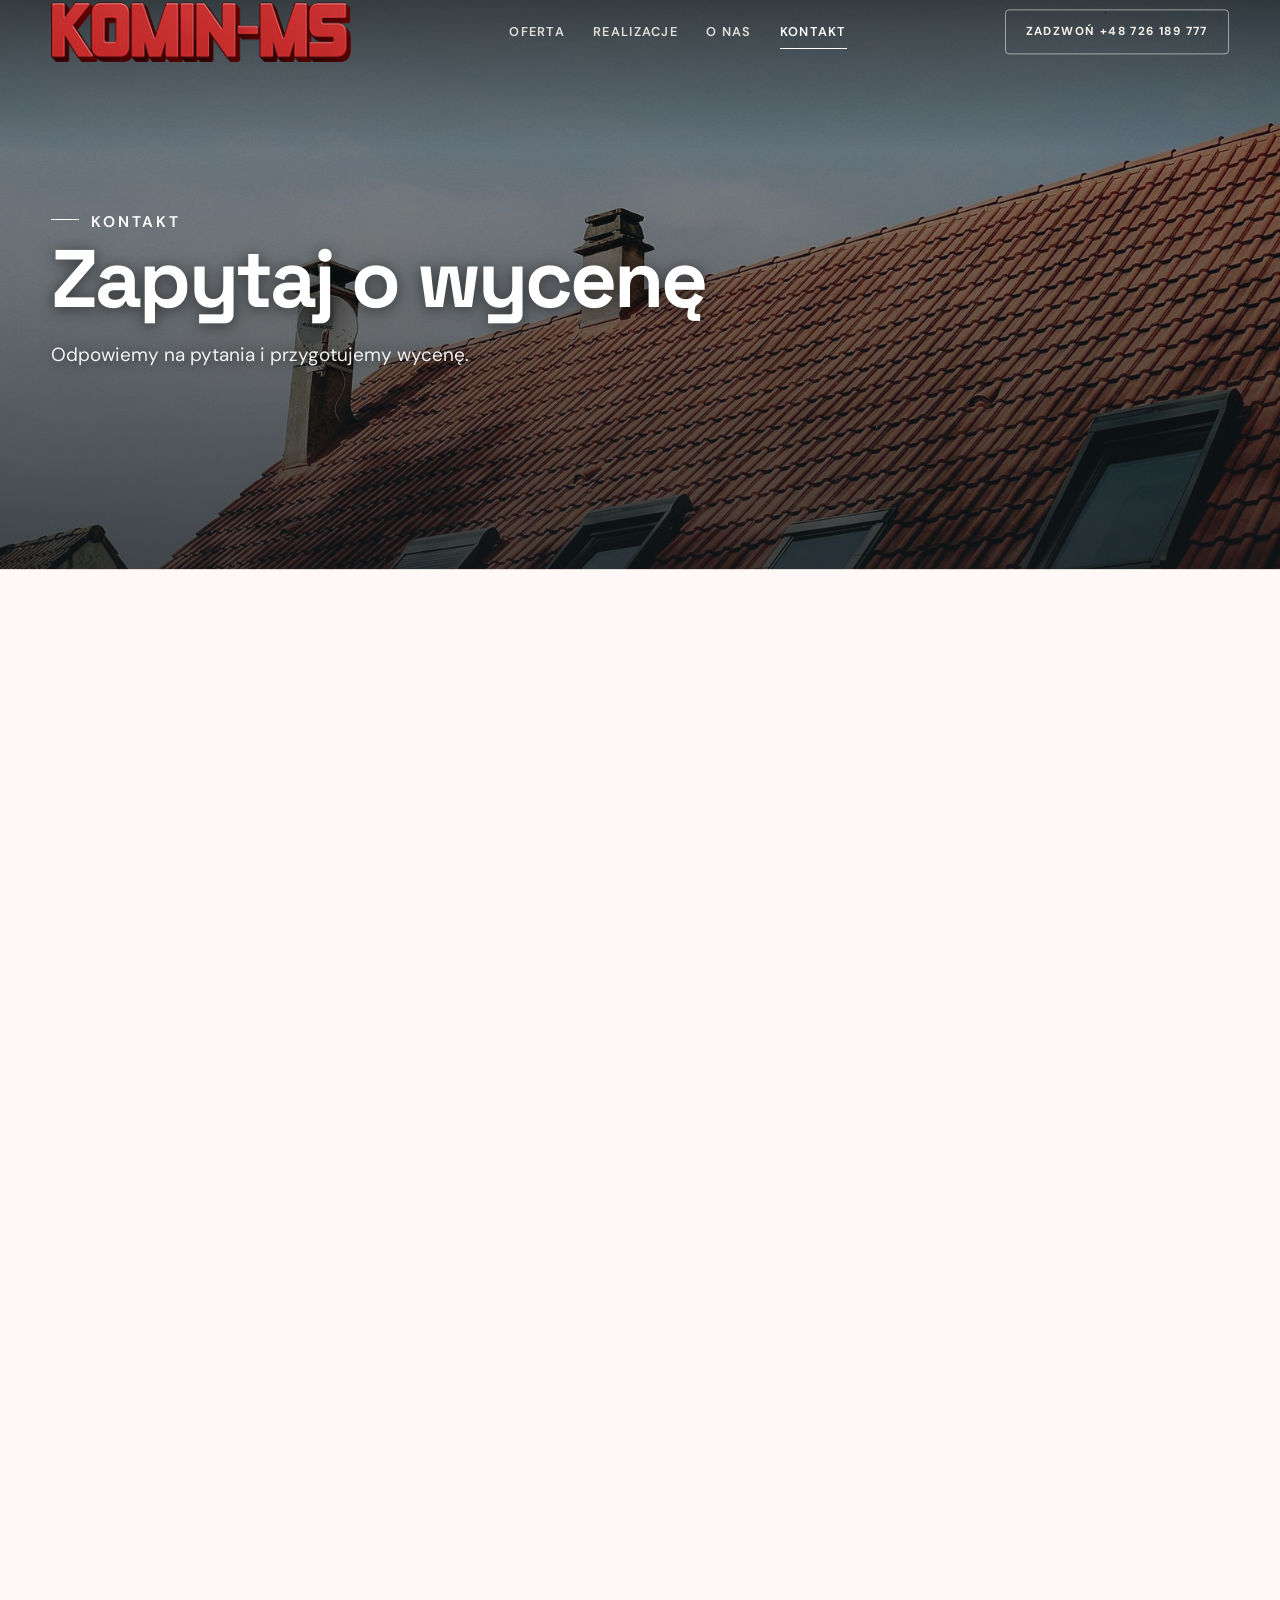
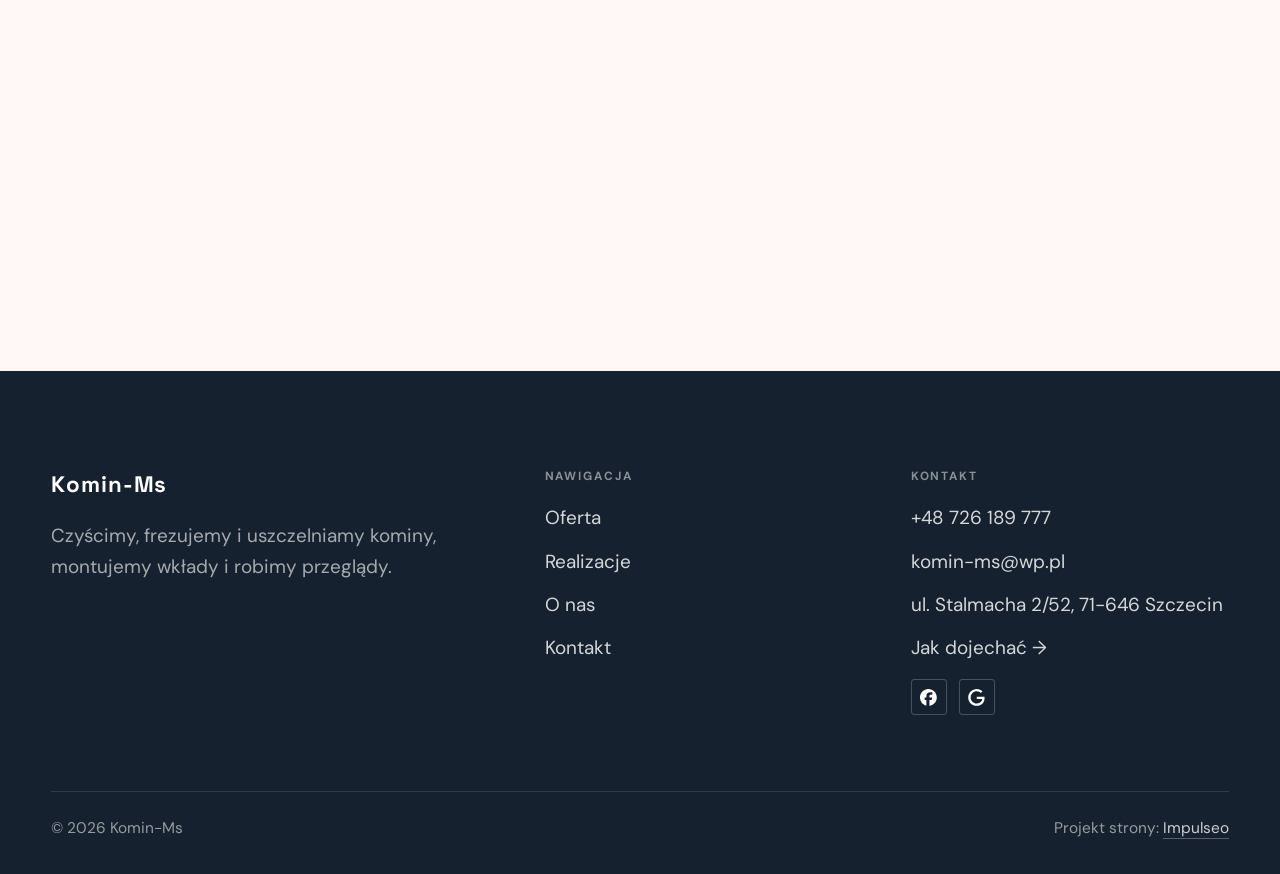
==== kontakt.html @ 566d524d "Strona demo: komin-ms" ====
<!DOCTYPE html>
<html lang="pl">
<head>
<meta charset="UTF-8">
<meta name="viewport" content="width=device-width, initial-scale=1.0">
<title>Kontakt - Komin-Ms</title>
<meta name="description" content="Kontakt Komin-Ms - ul. Stalmacha 2/52, 71-646 Szczecin">
<link rel="canonical" href="https://impulseo-pl.github.io/komin-ms/kontakt.html">
<meta name="robots" content="noindex, nofollow">
<meta property="og:type" content="website">
<meta property="og:locale" content="pl_PL">
<meta property="og:site_name" content="Komin-Ms">
<meta property="og:title" content="Kontakt - Komin-Ms">
<meta property="og:description" content="Kontakt Komin-Ms - ul. Stalmacha 2/52, 71-646 Szczecin">
<meta property="og:url" content="https://impulseo-pl.github.io/komin-ms/kontakt.html">
<meta property="og:image" content="https://impulseo-pl.github.io/komin-ms/img/og.jpg">
<meta property="og:image:width" content="1200">
<meta property="og:image:height" content="630">
<meta name="twitter:card" content="summary_large_image">
<link rel="preconnect" href="https://fonts.googleapis.com">
<link rel="preconnect" href="https://fonts.gstatic.com" crossorigin>
<link href="https://fonts.googleapis.com/css2?family=Space+Grotesk:wght@500;600;700&family=DM+Sans:opsz,wght@9..40,400;9..40,500;9..40,600&display=swap" rel="stylesheet">
<link rel="stylesheet" href="assets/styles.css?v=c143c9d4">
</head>
<body>

<header class="nav">
  <div class="wrap nav-inner">
    <a class="brand brand-has-logo" href="index.html"><img class="brand-logo" src="img/logo.png" alt="Komin-Ms" width="321" height="64" decoding="async"></a>
    <nav class="nav-links">
      <a href="oferta.html">Oferta</a>
      <a href="realizacje.html">Realizacje</a>
      <a href="o-nas.html">O nas</a>
      <a href="kontakt.html" class="active" aria-current="page">Kontakt</a>
      <a href="tel:+48726189777" class="btn btn-accent">Zadzwoń +48 726 189 777</a>
    </nav>
    <button class="nav-toggle" aria-label="Menu"><span></span><span></span><span></span></button>
  </div>
</header>

<main>
<section class="pagehead">
  <img src="img/g12.jpg" alt="Komin-Ms - Zapytaj o wycenę" width="1600" height="1066" decoding="async">
  <div class="wrap">
    <span class="eyebrow">Kontakt</span>
    <h1>Zapytaj o wycenę</h1>
    <p>Odpowiemy na pytania i przygotujemy wycenę.</p>
  </div>
</section>
<section>
  <div class="wrap contact-grid">
    <div class="reveal">
      <span class="eyebrow">Dane kontaktowe</span>
      <h2 style="margin:var(--space-4) 0 var(--space-6)">Komin-Ms</h2>
      <div class="info-list">
        <div class="info-row"><div class="ic"><svg class="ico-tel" width="16" height="16" viewBox="0 0 24 24" fill="none" aria-hidden="true"><path d="M6.6 10.8a15.5 15.5 0 0 0 6.6 6.6l2.2-2.2a1 1 0 0 1 1-.24 11.4 11.4 0 0 0 3.6.58 1 1 0 0 1 1 1V20a1 1 0 0 1-1 1A17 17 0 0 1 3 4a1 1 0 0 1 1-1h3.5a1 1 0 0 1 1 1c0 1.25.2 2.46.58 3.6a1 1 0 0 1-.25 1l-2.23 2.2Z" fill="currentColor"/></svg></div><div><div class="lbl">Telefon</div><a class="val" href="tel:+48726189777">+48 726 189 777</a></div></div>
        <div class="info-row"><div class="ic"><svg class="ico-mail" width="16" height="16" viewBox="0 0 24 24" fill="none" aria-hidden="true"><rect x="3.2" y="5.5" width="17.6" height="13" rx="1.6" stroke="currentColor" stroke-width="1.6"/><path d="M4 7l8 6 8-6" stroke="currentColor" stroke-width="1.6" stroke-linecap="round" stroke-linejoin="round"/></svg></div><div><div class="lbl">E-mail</div><a class="val" href="mailto:komin-ms@wp.pl">komin-ms@wp.pl</a></div></div>
        <div class="info-row"><div class="ic"><svg class="ico-pin" width="16" height="16" viewBox="0 0 24 24" fill="none" aria-hidden="true"><path d="M12 21s7-6.1 7-11.5A7 7 0 0 0 5 9.5C5 14.9 12 21 12 21Z" stroke="currentColor" stroke-width="1.6" fill="none"/><circle cx="12" cy="9.5" r="2.4" fill="currentColor"/></svg></div><div><div class="lbl">Adres</div><div class="val">ul. Stalmacha 2/52, 71-646 Szczecin</div></div></div>
      </div>
    </div>
    <div class="reveal">
      <form class="form" action="https://formsubmit.co/komin-ms@wp.pl" method="POST">
        <input type="hidden" name="_subject" value="Zapytanie ze strony Komin-Ms">
        <input type="hidden" name="_captcha" value="false">
        <input type="hidden" name="_template" value="table">
        <div class="fld"><label for="name">Imię / firma</label><input id="name" name="name" type="text" placeholder="np. Jan Kowalski" required></div>
        <div class="fld"><label for="email">E-mail</label><input id="email" name="email" type="email" placeholder="adres@email.pl" required></div>
        <div class="fld"><label for="phone">Telefon</label><input id="phone" name="phone" type="tel" placeholder="+48 ..."></div>
        <div class="fld"><label for="msg">Czego dotyczy zapytanie?</label><textarea id="msg" name="message" placeholder="Napisz krótko, w czym możemy pomóc" required></textarea></div>
        <button type="submit" class="btn btn-accent" style="width:100%;justify-content:center">Wyślij zapytanie <span class="arr">→</span></button>
        <p class="note">Wiadomość trafi bezpośrednio do nas. Można też zadzwonić: +48 726 189 777.</p>
      </form>
    </div>
  </div>
</section>
<section style="padding-top:0">
  <div class="wrap reveal">
    <iframe class="map" title="Komin-Ms - Szczecin" src="https://maps.google.com/maps?q=53.44915%2C14.574339&z=15&output=embed" loading="lazy" referrerpolicy="no-referrer-when-downgrade"></iframe>
  </div>
</section>
</main>

<footer>
  <div class="wrap">
    <div class="foot-grid">
      <div class="foot-brand">
        <div class="name">Komin-Ms</div>
        <p>Czyścimy, frezujemy i uszczelniamy kominy, montujemy wkłady i robimy przeglądy.</p>
      </div>
      <div class="foot-col">
        <h4>Nawigacja</h4>
        <a href="oferta.html">Oferta</a>
        <a href="realizacje.html">Realizacje</a>
        <a href="o-nas.html">O nas</a>
        <a href="kontakt.html">Kontakt</a>
      </div>
      <div class="foot-col">
        <h4>Kontakt</h4>
        <a href="tel:+48726189777">+48 726 189 777</a>
        <a href="mailto:komin-ms@wp.pl">komin-ms@wp.pl</a>
        <p>ul. Stalmacha 2/52, 71-646 Szczecin</p>
        <a href="https://www.google.com/maps/place/Komin-Ms/@53.44915,14.574339,17z/data=!4m6!3m5!1s0x4700d67212222bbf:0x6a33945247b6e052!8m2!3d53.44915!4d14.574339" target="_blank" rel="noopener">Jak dojechać →</a>
      <div class="foot-soc">
        <a class="soc" href="https://www.facebook.com/575456605868952" target="_blank" rel="noopener" aria-label="Facebook - Komin-Ms"><svg viewBox="0 0 24 24" aria-hidden="true" focusable="false"><path d="M9.101 23.691v-7.98H6.627v-3.667h2.474v-1.58c0-4.085 1.848-5.978 5.858-5.978.401 0 .955.042 1.468.103a8.68 8.68 0 0 1 1.141.195v3.325a8.623 8.623 0 0 0-.653-.036 26.805 26.805 0 0 0-.733-.009c-.707 0-1.259.096-1.675.309a1.686 1.686 0 0 0-.679.622c-.258.42-.374.995-.374 1.752v1.297h3.919l-.386 2.103-.287 1.564h-3.246v8.245C19.396 23.238 24 18.179 24 12.044c0-6.627-5.373-12-12-12s-12 5.373-12 12c0 5.628 3.874 10.35 9.101 11.647Z" fill="currentColor"/></svg></a>
        <a class="soc" href="https://www.google.com/maps/place/Komin-Ms/@53.44915,14.574339,17z/data=!4m6!3m5!1s0x4700d67212222bbf:0x6a33945247b6e052!8m2!3d53.44915!4d14.574339" target="_blank" rel="noopener" aria-label="Google - Komin-Ms"><svg viewBox="0 0 24 24" aria-hidden="true" focusable="false"><path d="M12.48 10.92v3.28h7.84c-.24 1.84-.853 3.187-1.787 4.133-1.147 1.147-2.933 2.4-6.053 2.4-4.827 0-8.6-3.893-8.6-8.72s3.773-8.72 8.6-8.72c2.6 0 4.507 1.027 5.907 2.347l2.307-2.307C18.747 1.44 16.133 0 12.48 0 5.867 0 .307 5.387.307 12s5.56 12 12.173 12c3.573 0 6.267-1.173 8.373-3.36 2.16-2.16 2.84-5.213 2.84-7.667 0-.76-.053-1.467-.173-2.053H12.48z" fill="currentColor"/></svg></a>
      </div>
      </div>
    </div>
    <div class="foot-bot">
      <span>© 2026 Komin-Ms</span>
      <span>Projekt strony: <a class="foot-credit" href="https://impulseo.pl" target="_blank" rel="noopener">Impulseo</a></span>
    </div>
  </div>
</footer>
<div class="sticky-call"><a class="sc-call" href="tel:+48726189777"><svg class="ico-tel" width="16" height="16" viewBox="0 0 24 24" fill="none" aria-hidden="true"><path d="M6.6 10.8a15.5 15.5 0 0 0 6.6 6.6l2.2-2.2a1 1 0 0 1 1-.24 11.4 11.4 0 0 0 3.6.58 1 1 0 0 1 1 1V20a1 1 0 0 1-1 1A17 17 0 0 1 3 4a1 1 0 0 1 1-1h3.5a1 1 0 0 1 1 1c0 1.25.2 2.46.58 3.6a1 1 0 0 1-.25 1l-2.23 2.2Z" fill="currentColor"/></svg> Zadzwoń</a><a class="sc-quote" href="kontakt.html">Zadzwoń</a></div>
<div class="demo-wazne" data-do="2026-11-18" data-cykl="3" hidden><svg class="dw-ico" width="13" height="13" viewBox="0 0 24 24" fill="none" aria-hidden="true"><circle cx="12" cy="12" r="8.6" stroke="currentColor" stroke-width="1.8"/><path d="M12 7.2V12l3.3 2" stroke="currentColor" stroke-width="1.8" stroke-linecap="round"/></svg><span class="dw-txt"></span></div>

<script src="assets/main.js"></script>
</body>
</html>
---- assets/styles.css ----
/* ============================================================
   STOLBASZ — premium, architektoniczny B2B fit-out
   Jasna paleta, zero brązu. System wg premium-web-craft.
   Projekt strony: Impulseo (impulseo.pl)
   ============================================================ */

:root{
  /* PALETA — jasna, architektoniczna, chłodna */
  --paper:#F4F6F8;          /* główne tło */
  --paper-2:#E7EBEF;        /* sekcje alternatywne (chłodny jasny szary) */
  --paper-3:#E7EBEF;        /* delikatne wypełnienia */
  --ink:#15212E;            /* tekst główny — chłodny grafit */
  --ink-soft:#243443;       /* nagłówki drugorzędne */
  --muted:#6B7785;          /* tekst poboczny */
  --line:rgba(21,33,46,.12);/* hairline */
  --accent:#E8A317;         /* stonowany petrol-slate — jedyny akcent */
  --accent-d:#C9870C;
  --accent-soft:rgba(232,163,23,.10);
  --dark:#15212E;           /* sekcje ciemne (stopka/CTA) */

  /* HOVER ZDJĘĆ — JEDEN standard dla całego silnika (decyzja K. 04.08.2026, artefakt z wariantami).
     AKTUALNE (K.+Szymon 09.08.2026, wybór z artefaktu 6 wariantów): zoom 1.05 przy 1.4s -
     przy tak długim czasie mocniejszy kadr NIE skacze, tylko „oddycha". Poprzedni standard
     (1.02 / .55s z 04.08) odbierany jako dynamiczny i szybki.
     Spoczynek lekko przygaszony, ale TYLKO tam, gdzie jest mysz (@media hover:hover) —
     na telefonie zdjęcia zostają w pełnej jasności. */
  --img-zoom:1.05;                   /* K.+Szymon 09.08: wariant F z artefaktu porównawczego */
  --img-rest:brightness(.95) saturate(.99);
  --img-hot:brightness(1.06) saturate(1.05);
  --img-dur:1.4s;                    /* K.+Szymon 09.08 (wariant F): powoli = elegancko */
  --img-ease:cubic-bezier(.16,.84,.44,1);  /* miękki ogon, efekt „oddychania" */

  /* ODSTĘPY — skala 4/8 */
  --space-1:4px; --space-2:8px; --space-3:12px; --space-4:16px; --space-5:24px;
  --space-6:32px; --space-7:48px; --space-8:64px; --space-9:96px; --space-10:128px;

  /* TYPOGRAFIA — fluid clamp() (skala podbita 16.07.2026: większe, czytelniejsze litery — uwaga Adama) */
  --text-sm:clamp(.9rem,.87rem + .12vw,1rem);
  --text-base:clamp(1.08rem,1.04rem + .18vw,1.2rem);
  --text-lg:clamp(1.24rem,1.15rem + .34vw,1.44rem);
  --text-h3:clamp(1.34rem,1.22rem + .55vw,1.66rem);
  --text-h2:clamp(2.1rem,1.66rem + 2.1vw,3.1rem);
  --text-h1:clamp(2.9rem,2.1rem + 4vw,5.1rem);

  /* PROMIENIE — architektoniczne, raczej ostre */
  --r-sm:3px; --r-md:6px; --r-lg:10px;

  /* RUCH */
  --ease:cubic-bezier(.25,.46,.45,.94); --dur:.24s;

  /* CIENIE — miękkie, warstwowe */
  --sh-sm:0 1px 2px rgba(16,24,32,.04), 0 2px 8px rgba(16,24,32,.05);
  --sh-md:0 2px 6px rgba(16,24,32,.05), 0 12px 28px -8px rgba(16,24,32,.12);
  --sh-lg:0 6px 14px rgba(16,24,32,.07), 0 26px 56px -18px rgba(16,24,32,.22);

  --hairline:1px solid var(--line);

  --font-display:'Space Grotesk','Inter',sans-serif;
  --font-body:'DM Sans','Inter',sans-serif;
}

*{box-sizing:border-box;margin:0;padding:0}
html{scroll-behavior:smooth}
body{
  font-family:var(--font-body);
  font-size:var(--text-base);
  line-height:1.65;
  color:var(--ink);
  background:var(--paper);
  -webkit-font-smoothing:antialiased;
  text-rendering:optimizeLegibility;
}
img{max-width:100%;height:auto;display:block}  /* height:auto = width/height z atrybutów trzyma proporcje (TOP#12) */
a{color:inherit;text-decoration:none}

.wrap{width:min(92%,1180px);margin-inline:auto}
section{padding-block:clamp(52px,6.5vw,96px)}

h1,h2,h3{font-family:var(--font-display);font-weight:700;line-height:1.08;letter-spacing:-.02em;color:var(--ink)}
h1{font-size:var(--text-h1);letter-spacing:-.035em}
h2{font-size:var(--text-h2);letter-spacing:-.025em}
h3{font-size:var(--text-h3)}
/* MIARA — długość wiersza. WCAG 2.2 SC 1.4.8: max 80 znaków; Butterick: 45–90.
   68ch daje realnie 72–78 znaków polskiego tekstu, czyli z zapasem pod granicą.
   Wcześniej limit miał TYLKO <p> — <li>, <blockquote> i <dd> nie miały żadnego,
   i to jedyny powód, dla którego 23 bloki na dwóch oddanych stronach jadą po
   83–106 znaków w wierszu (pomiar 07.08.2026, bramka `miara`).
   ⚠️ Listy i definicje ograniczamy TYLKO bez klasy: `ul`/`ol` z klasą to u nas
   układ (siatki kafli, menu), a nie tekst ciągły — tam miarę wyznacza układ. */
/* 60ch, nie 68ch (K. 10.08): po zmianie fontów na węższe kroje (DM Sans i spółka)
   w 68ch mieściło się ~90 znaków - bramka pikselowa słusznie zgłaszała przekroczenie
   granicy 80. Pomiar na żywej przeglądarce: 60ch = 90 znaków, 53ch = ~78 znaków, czyli normę WCAG 1.4.8. */
:root{ --miara:53ch }
p{max-width:min(100%,var(--miara))}
blockquote,
ul:not([class])>li, ol:not([class])>li,
dl:not([class])>dd{max-width:min(100%,var(--miara))}

/* ⚠️ Świadomie BEZ wyjątku `.tile p,.card p,.svc p{max-width:none}`, choć nasuwa się sam:
   te akapity BYŁY już ograniczone (stare `p{max-width:65ch}`), więc „wyjątek" nie odblokowałby
   niczego nowego — tylko ROZLUŹNIŁ stan sprzed zmiany na wszystkich demach naraz.
   `figcaption` żadna z reguł wyżej nie dotyczy, więc też nie potrzebuje zwolnienia. */

/* ŁAMANIE. `balance` wyrównuje długości wierszy w nagłówku, `pretty` pilnuje ostatniego
   wiersza akapitu, żeby nie został w nim jeden wyraz. Obsługiwane od Chrome 117 /
   Safari 17.5; starsze przeglądarki po prostu ignorują tę własność.
   `text-wrap:pretty` nie występowało dotąd ANI RAZ w silniku ani w repo klientów. */
h1,h2,h3,.lead,.lede{text-wrap:balance}
p,li,blockquote,dd{text-wrap:pretty}

.eyebrow{
  font-family:var(--font-body);
  font-size:var(--text-sm);
  font-weight:600;
  letter-spacing:.18em;
  text-transform:uppercase;
  color:var(--accent);
  display:inline-flex;align-items:center;gap:var(--space-3);
}
/* flex:none + margin-top = kreska trzyma się PIERWSZEJ linii. Wcześniej align-items:center
   centrowało ją względem całego bloku i przy zawinięciu (długi kicker typu
   „…WNĘTRZ · LESZNO · OD 2019") druga linia lądowała z brzydkim wcięciem. */
.eyebrow{align-items:flex-start}
.eyebrow>*,.eyebrow{text-wrap:balance}   /* dlugi kicker lamal sie na sierote typu samo „2019" w drugiej linii */
.eyebrow::before{content:"";width:28px;height:1px;background:var(--accent);display:inline-block;flex:none;margin-top:.62em}

.muted{color:var(--muted)}
.lead{font-size:var(--text-lg);line-height:1.55;color:var(--ink-soft);max-width:50ch}

/* ---------- BUTTONS ---------- */
.btn{
  display:inline-flex;align-items:center;gap:var(--space-2);
  font-weight:600;font-size:var(--text-sm);letter-spacing:.02em;
  padding:var(--space-4) var(--space-6);
  border-radius:var(--r-sm);
  transition:transform var(--dur) var(--ease),box-shadow var(--dur) var(--ease),background var(--dur) var(--ease);
  cursor:pointer;border:1px solid transparent;
}
.btn-accent{background:var(--accent);color:#fff;box-shadow:var(--sh-sm)}
.btn-accent:hover{background:var(--accent-d);transform:translateY(-2px);box-shadow:var(--sh-md)}
.btn-accent:active{transform:translateY(0);box-shadow:var(--sh-sm)}
.btn-ghost{background:transparent;color:var(--ink);border-color:var(--line)}
.btn-ghost:hover{border-color:var(--accent);color:var(--accent);transform:translateY(-2px)}
.btn-light{background:#fff;color:var(--ink);box-shadow:var(--sh-sm)}
.btn-light:hover{transform:translateY(-2px);box-shadow:var(--sh-md)}
.btn .arr{transition:transform var(--dur) var(--ease)}
.btn:hover .arr{transform:translateX(4px)}

/* ---------- NAV ---------- */
.nav{
  position:sticky;top:0;z-index:50;
  background:color-mix(in srgb,var(--paper) 88%,transparent);
  backdrop-filter:saturate(140%) blur(10px);
  border-bottom:var(--hairline);
}
.nav-inner{display:flex;align-items:center;justify-content:space-between;gap:var(--space-5);height:72px}
/* ANTY-NACHODZENIE (K. 05.08.2026): długa nazwa firmy + przycisk z pełnym numerem nie mieściły się w pasku
   i flex ściskał linki PONIŻEJ ich treści - "Kontakt" wchodził na ramkę "Zadzwoń +48 ...". Teraz ustępuje
   nazwa marki (skrót wielokropkiem), a menu i przycisk nigdy się nie kurczą ani nie zachodzą na siebie. */
.brand{display:flex;flex-direction:column;line-height:1;min-width:0;flex:0 1 auto}
.brand .name{font-family:var(--font-display);font-weight:800;font-size:1.35rem;letter-spacing:.04em;white-space:nowrap;overflow:hidden;text-overflow:ellipsis}
.brand .sub{font-size:.62rem;letter-spacing:.34em;text-transform:uppercase;color:var(--muted);margin-top:5px;white-space:nowrap;overflow:hidden;text-overflow:ellipsis}
.nav-links{display:flex;align-items:center;gap:var(--space-6);flex:0 0 auto}
.nav-links a{font-size:var(--text-sm);font-weight:500;color:var(--ink-soft);position:relative;padding-block:4px;white-space:nowrap;transition:color var(--dur) var(--ease)}
.nav-links a::after{content:"";position:absolute;left:0;bottom:0;width:0;height:1.5px;background:var(--accent);transition:width var(--dur) var(--ease)}
.nav-links a:hover,.nav-links a.active{color:var(--ink)}
.nav-links a:hover::after,.nav-links a.active::after{width:100%}
.nav-links .btn{padding:var(--space-2) var(--space-5)}
/* przyciski w nav: właściwy kolor (przebij .nav-links a) + bez podkreślenia */
.nav-links a.btn-accent{color:#fff}
.nav-links a.btn-ghost,.nav-links a.btn-light{color:var(--ink)}
/* CTA w pasku: NIE podkreślenie spod linków menu, ale ten sam przelatujący błysk,
   co na wszystkich innych przyciskach (zgłoszenie K. 13.08.2026 - „na hero jest efekt
   światła przechodzącego przez przycisk, na navbarze go nie ma, a mają być identyczne").
   Reguła `.nav-links a::after` jest silniejsza od `.btn::after`, więc trzeba jej
   geometrię wyzerować i wpisać połysk z nazwy - samo `display:none` gasiło efekt. */
.nav-links a.btn::after{
  display:block;content:"";position:absolute;inset:0;z-index:-1;pointer-events:none;
  width:auto;height:auto;border-radius:inherit;   /* kasuje geometrię podkreślenia (width:0;height:1.5px) */
  background:linear-gradient(100deg,transparent 32%,rgba(255,255,255,.20) 50%,transparent 68%);
  translate:-120% 0}
@media (prefers-reduced-motion:no-preference){
  .nav-links a.btn:hover::after{translate:120% 0;transition:translate .75s var(--mt-ease,cubic-bezier(.16,.84,.44,1))}
}
.nav-toggle{display:none;background:none;border:none;cursor:pointer;flex-direction:column;gap:5px;padding:8px}
.nav-toggle span{width:24px;height:2px;background:var(--ink);transition:var(--dur)}
/* Ciasny zakres MIĘDZY menu mobilnym a pełnym pulpitem: zbijamy odstępy i nazwę marki,
   żeby wszystko zmieściło się naturalnie, zanim w ogóle dojdzie do skracania wielokropkiem. */
@media(max-width:1280px) and (min-width:921px){
  .nav-links{gap:var(--space-4)}
  .nav-links .btn{padding:var(--space-2) var(--space-4)}
  .brand .name{font-size:1.15rem}
}

/* ---------- HERO (split) ---------- */
.hero{position:relative;overflow:hidden;border-bottom:var(--hairline)}
.hero-grid{display:grid;grid-template-columns:1.05fr .95fr;gap:clamp(24px,4vw,60px);align-items:center;
  padding-block:clamp(36px,4.5vw,64px)}
.hero-copy .eyebrow{margin-bottom:var(--space-5)}
.hero-copy h1{margin-bottom:var(--space-5)}
.hero-copy .lead{margin-bottom:var(--space-7)}
.hero-actions{display:flex;flex-wrap:wrap;gap:var(--space-4)}
.hero-art{position:relative;aspect-ratio:4/3;border-radius:var(--r-lg);overflow:hidden;box-shadow:var(--sh-lg)}
.hero-art img{width:100%;height:100%;object-fit:cover}
.hero-art::after{content:"";position:absolute;inset:0;background:linear-gradient(180deg,transparent 55%,rgba(18,24,28,.28))}
.hero-badge{position:absolute;left:var(--space-5);bottom:var(--space-5);z-index:2;
  background:rgba(252,252,251,.94);backdrop-filter:blur(4px);
  border-radius:var(--r-md);padding:var(--space-4) var(--space-5);box-shadow:var(--sh-md);max-width:78%}
.hero-badge strong{display:block;font-family:var(--font-display);font-size:1rem;letter-spacing:-.01em}
.hero-badge span{font-size:var(--text-sm);color:var(--muted)}

/* ---------- HERO duży / kinowy (strona główna) ---------- */
.hero-cine{position:relative;min-height:clamp(560px,82vh,840px);min-height:clamp(560px,82svh,840px);display:flex;align-items:center;overflow:hidden;border-bottom:var(--hairline)}
.hero-cine>img{position:absolute;inset:0;width:100%;height:100%;object-fit:cover;z-index:0}
.hero-cine::after{content:"";position:absolute;inset:0;z-index:1;
  background:linear-gradient(95deg,rgba(13,18,23,.86) 0%,rgba(13,18,23,.64) 32%,rgba(13,18,23,.24) 62%,rgba(13,18,23,.04) 100%)}
.hero-cine .wrap{position:relative;z-index:2;padding-block:var(--space-8)}
.hero-cine .hero-copy{max-width:660px}
.hero-cine .eyebrow{color:#fff;margin-bottom:var(--space-5)}
.hero-cine .eyebrow::before{background:#fff}
.hero-cine h1{color:#fff;margin-bottom:var(--space-5);font-size:clamp(2.9rem,2rem + 4.4vw,5.2rem);text-wrap:balance}
.hero-cine .lead{color:rgba(255,255,255,.92);max-width:48ch;margin-bottom:var(--space-7)}
.hero-cine .hero-actions{display:flex;flex-wrap:wrap;gap:var(--space-4)}
/* NISKIE OKNO (laptop z dokiem i paskami przeglądarki ma ~700-780 px wysokości widoku):
   H1 do 5.2rem + długi lead nie mieściły się i przyciski wypadały POD krawędź ekranu -
   klient widział stronę bez ani jednego CTA. Skalujemy w dół, zamiast przycinać treść. */
@media(min-width:821px) and (max-height:820px){
  .hero-cine{min-height:clamp(520px,94svh,780px)}
  .hero-cine .wrap{padding-block:var(--space-6)}
  .hero-cine h1{font-size:clamp(2.2rem,1.5rem + 2.6vw,3.6rem);margin-bottom:var(--space-4)}
  .hero-cine .eyebrow{margin-bottom:var(--space-4)}
  .hero-cine .lead{margin-bottom:var(--space-5);max-width:44ch}
}
@media(max-width:680px){
  .hero-cine{min-height:clamp(520px,76vh,640px);min-height:clamp(520px,76svh,640px);align-items:flex-end}
  .hero-cine::after{background:linear-gradient(0deg,rgba(13,18,23,.9) 6%,rgba(13,18,23,.45) 55%,rgba(13,18,23,.25) 100%)}
  .hero-cine .wrap{padding-bottom:var(--space-9)}
  /* TELEFON (~90% oglądających): lead potrafił zająć 8 linii i zepchnąć CTA poza pierwszy ekran.
     Zwężamy interlinię i skalę - treści nie ucinamy, bo to ona sprzedaje. */
  .hero-cine .lead{font-size:.98rem;line-height:1.5;margin-bottom:var(--space-5)}
  .hero-cine .eyebrow{font-size:.72rem;letter-spacing:.13em;margin-bottom:var(--space-4)}
  .hero-cine .eyebrow::before{width:20px}
  .hero-cine h1{margin-bottom:var(--space-4)}
}

/* full-bleed hero variant (podstrony) */
.pagehead{position:relative;min-height:46vh;min-height:46svh;display:flex;align-items:flex-end;overflow:hidden;border-bottom:var(--hairline)}
.pagehead img{position:absolute;inset:0;width:100%;height:100%;object-fit:cover}
/* 10.08.2026 (decyzja K.): mocniejsze przyciemnienie + cień pod tekstem. Bramka mierzyła na
   nagłówkach podstron 3,38-3,43:1 przy wymaganych 4,5 — jasne zdjęcie (hala, śnieg, niebo)
   podchodziło pod biały tekst. Zdjęcia klientów są różne, więc kontrast musi dawać WARSTWA,
   a nie szczęśliwy dobór kadru. */
.pagehead::after{content:"";position:absolute;inset:0;background:linear-gradient(180deg,rgba(18,24,28,.40),rgba(18,24,28,.76))}
.pagehead .wrap{position:relative;z-index:2;padding-block:var(--space-9);color:#fff}
.pagehead h1{color:#fff;max-width:18ch;text-shadow:0 2px 16px rgba(0,0,0,.55)}
.pagehead .eyebrow{color:#fff}
.pagehead .eyebrow::before{background:#fff}
.pagehead p{color:rgba(255,255,255,.92);margin-top:var(--space-4);max-width:54ch;text-shadow:0 1px 12px rgba(0,0,0,.5)}

/* ---------- STRIP (pasek skrótów / liczby) ---------- */
.strip{background:var(--dark);color:#fff}
/* PASEK HASEŁ — standard 04.08.2026 (decyzja K.): 5 haseł w JEDNYM rzędzie, tekst WYŚRODKOWANY,
   węższe marginesy boczne niż reszta strony (pasek ma iść szerzej), równe wysokości kolumn. */
.strip .wrap{width:min(96%,1440px);display:grid;grid-template-columns:repeat(5,1fr);
  gap:var(--space-5);padding-block:var(--space-7);align-items:stretch}
.strip .item .k{font-family:var(--font-display);font-size:clamp(1.05rem,.82rem + .85vw,1.55rem);
  font-weight:800;letter-spacing:-.02em;color:#fff;line-height:1.18;text-wrap:balance}
.strip .item .v{font-size:var(--text-sm);color:rgba(255,255,255,.66);margin-top:var(--space-2);line-height:1.4}
.strip .item{border-left:2px solid var(--accent);padding-inline:var(--space-4);
  text-align:center;display:flex;flex-direction:column;justify-content:center}
/* liczba kolumn = liczba haseł, żeby ostatnie nie zostawało samo w drugim rzędzie.
   Klasę n-N nadaje multipage.py; domyślnie (bez klasy) pasek jest 5-kolumnowy. */
.strip.n-2 .wrap{grid-template-columns:repeat(2,1fr)}
.strip.n-3 .wrap{grid-template-columns:repeat(3,1fr)}
.strip.n-4 .wrap{grid-template-columns:repeat(4,1fr);gap:var(--space-6)}
.strip.n-4 .item .k{font-size:clamp(1.3rem,1rem + 1.1vw,2rem)}
.strip.n-6 .wrap{grid-template-columns:repeat(6,1fr);gap:var(--space-4)}
.strip.n-6 .item .k{font-size:clamp(.98rem,.8rem + .7vw,1.35rem)}
/* równe łamanie: zamiast "długa linia + jedno słowo" obie linie zbliżonej długości */
.strip .item .k{text-wrap:balance}

/* ---------- SECTION HEAD ---------- */
.head{max-width:48rem;margin-bottom:var(--space-8)}
.head.center{margin-inline:auto;text-align:center}
.head .eyebrow{margin-bottom:var(--space-4)}
.head h2{margin-bottom:var(--space-4)}
.head p{color:var(--muted);font-size:var(--text-lg);line-height:1.55}
.head.center p{margin-inline:auto}

/* ---------- INTRO SPLIT ---------- */
.split{display:grid;grid-template-columns:.92fr 1.08fr;gap:clamp(28px,5vw,80px);align-items:center}
.split.rev{grid-template-columns:1.08fr .92fr}
.split.rev .split-art{order:-1}
.split-art{position:relative;aspect-ratio:5/4;border-radius:var(--r-lg);overflow:hidden;box-shadow:var(--sh-lg)}
.split-art img{width:100%;height:100%;object-fit:cover}
.split-copy h2{margin-bottom:var(--space-5)}
.split-copy p+p{margin-top:var(--space-4)}
.split-copy .btn{margin-top:var(--space-6)}

/* ---------- SERVICES (zakres) ---------- */
.svc-grid{display:grid;grid-template-columns:repeat(auto-fit,minmax(280px,1fr));gap:var(--space-5)}
.svc{background:#fff;border:var(--hairline);border-radius:var(--r-md);padding:var(--space-7) var(--space-6);
  transition:transform var(--dur) var(--ease),box-shadow var(--dur) var(--ease),border-color var(--dur) var(--ease);
  position:relative;overflow:hidden}
.svc::before{content:"";position:absolute;left:0;top:0;width:3px;height:0;background:var(--accent);transition:height var(--dur) var(--ease)}
.svc:hover{transform:translateY(-4px);box-shadow:var(--sh-md);border-color:transparent}
.svc:hover::before{height:100%}
.svc .ic{font-family:var(--font-display);font-size:.8rem;font-weight:700;letter-spacing:.12em;color:var(--accent);margin-bottom:var(--space-4)}
.svc h3{margin-bottom:var(--space-3);font-size:1.22rem}
.svc p{color:var(--muted);font-size:var(--text-base);line-height:1.6}

/* big detailed service rows */
.svc-row{display:grid;grid-template-columns:.8fr 1.2fr;gap:clamp(20px,4vw,60px);align-items:center;padding-block:var(--space-8)}
.svc-row+.svc-row{border-top:var(--hairline)}
.svc-row.rev{grid-template-columns:1.2fr .8fr}
/* Naprzemienny układ wierszy oferty: co drugi wiersz ma zdjęcie po PRAWEJ.
   Było `order:-1` — martwy kod, bo zdjęcie i tak jest pierwszym dzieckiem w HTML,
   więc wszystkie wiersze wyglądały identycznie (zdjęcie zawsze z lewej), a `rev`
   zmieniało tylko szerokość kolumn. Znalezione 29.07.2026 przy różnicowaniu kierunków
   animacji (pomiar pozycji: art.mid 390/502 przy row.mid 756 — zawsze lewa strona). */
.svc-row.rev .svc-row-art{order:2}
.svc-row-art{aspect-ratio:4/3;border-radius:var(--r-md);overflow:hidden;box-shadow:var(--sh-md)}
.svc-row-art img{width:100%;height:100%;object-fit:cover}
.svc-row h3{font-size:1.5rem;margin-bottom:var(--space-4)}
.svc-row .num{font-family:var(--font-display);font-size:.85rem;font-weight:700;letter-spacing:.14em;color:var(--accent);display:block;margin-bottom:var(--space-3)}
.svc-row ul{list-style:none;margin-top:var(--space-4);display:flex;flex-direction:column;gap:var(--space-2)}
.svc-row li{position:relative;padding-left:var(--space-5);color:var(--muted);font-size:var(--text-base)}
.svc-row li::before{content:"";position:absolute;left:0;top:.62em;width:8px;height:1px;background:var(--accent)}

/* ---------- GALLERY (realizacje) ---------- */
.gallery{display:grid;grid-template-columns:repeat(12,1fr);gap:var(--space-4);grid-auto-rows:200px}
/* GALERIA MASONRY — pionowe zdjęcia (portrety beauty/wellness) bez przycinania: kolumny, height auto */
.gallery-masonry{column-count:3;column-gap:var(--space-4)}
@media(max-width:900px){.gallery-masonry{column-count:2}}
@media(max-width:560px){.gallery-masonry{column-count:1}}
.gallery-masonry .m-tile{break-inside:avoid;margin:0 0 var(--space-4);padding:0;position:relative;overflow:hidden;border-radius:var(--r-md);border:1px solid var(--line)}
.gallery-masonry .m-tile img{width:100%;height:auto;display:block}
.gallery-masonry .m-tile .cap{position:absolute;left:0;right:0;bottom:0;padding:var(--space-4);color:#fff;background:linear-gradient(0deg,rgba(0,0,0,.55),transparent);font-size:var(--text-sm)}
.gallery-masonry .m-tile .cap small{display:block;font-weight:400;opacity:.78;letter-spacing:.04em;text-transform:uppercase;font-size:.66rem;margin-top:3px}
.tile{position:relative;overflow:hidden;border-radius:var(--r-md);box-shadow:var(--sh-sm);
  transition:transform var(--dur) var(--ease),box-shadow var(--dur) var(--ease)}
.tile img{width:100%;height:100%;object-fit:cover;
  transition:transform var(--img-dur) var(--img-ease),filter var(--img-dur) var(--img-ease)}
.tile:hover{box-shadow:var(--sh-md)}
.tile .cap{position:absolute;left:0;right:0;bottom:0;padding:var(--space-5) var(--space-4) var(--space-4);
  /* mocniejszy spad + cien pod tekstem: na JASNYCH zdjeciach klienta (biale fronty, sciany)
     slaby gradient dawal kontrast ~1.5:1 zamiast wymaganych 3.6:1 (bramka wygladu, 10.08.2026) */
  background:linear-gradient(transparent 10%,rgba(18,24,28,.55) 40%,rgba(18,24,28,.88) 68%,rgba(18,24,28,.99));color:#fff;
  text-shadow:0 1px 2px rgba(0,0,0,.85),0 2px 10px rgba(0,0,0,.55);
  font-size:var(--text-sm);font-weight:600;letter-spacing:.01em;
  opacity:0;transform:translateY(8px);transition:var(--dur) var(--ease)}
.tile:hover .cap{opacity:1;transform:translateY(0)}
.tile .cap small{display:block;font-weight:400;opacity:.78;letter-spacing:.04em;text-transform:uppercase;font-size:.66rem;margin-top:3px}
/* bento spans */
.t-wide{grid-column:span 6}
.t-tall{grid-column:span 6;grid-row:span 2}
.t-std{grid-column:span 6}
.t-third{grid-column:span 4}
.t-two3{grid-column:span 8}

/* ---------- TRUST / WIARYGODNOŚĆ ---------- */
.trust{background:var(--paper-2)}
.trust-grid{display:grid;grid-template-columns:repeat(auto-fit,minmax(240px,1fr));gap:var(--space-5);margin-top:var(--space-7)}
.trust-card{background:#fff;border-radius:var(--r-md);padding:var(--space-7) var(--space-6);box-shadow:var(--sh-sm);border-top:3px solid var(--accent)}
.trust-card .big{font-family:var(--font-display);font-size:clamp(1.8rem,1.3rem + 1.6vw,2.6rem);font-weight:800;letter-spacing:-.02em;color:var(--ink);line-height:1}
.trust-card h3{font-size:1.12rem;margin:var(--space-3) 0 var(--space-2)}
.trust-card p{color:var(--muted);font-size:var(--text-base);line-height:1.55}

/* ---------- CTA band ---------- */
.cta{background:var(--dark);color:#fff;position:relative;overflow:hidden}
/* telefon w CTA: na ciemnym tle biały (domyślnie), rodziny z JASNYM tłem CTA
   nadpisują to u siebie - wcześniej kolor siedział w stylu inline i wygrywał z rodziną. */
.cta .btn-ghost-cta{color:#fff;border-color:rgba(255,255,255,.3)}
.cta .wrap{display:grid;grid-template-columns:1.4fr .6fr;gap:var(--space-7);align-items:center;position:relative;z-index:2}
.cta h2{color:#fff;max-width:20ch}
.cta p{color:rgba(255,255,255,.74);margin-top:var(--space-4)}
.cta-actions{display:flex;flex-direction:column;gap:var(--space-3);align-items:flex-start}
.cta::before{content:"";position:absolute;right:-80px;top:-80px;width:360px;height:360px;border-radius:50%;
  background:radial-gradient(circle,var(--accent-soft),transparent 70%)}

/* ---------- CONTACT ---------- */
.contact-grid{display:grid;grid-template-columns:.85fr 1.15fr;gap:clamp(28px,4vw,56px);align-items:start}
.info-list{display:flex;flex-direction:column;gap:var(--space-2)}
.info-row{display:flex;gap:var(--space-4);align-items:flex-start;padding-block:var(--space-4);border-bottom:var(--hairline)}
.info-row .ic{flex:none;width:42px;height:42px;display:grid;place-items:center;border-radius:50%;
  background:var(--accent-soft);color:var(--accent);font-size:1.05rem}
.info-row .lbl{font-size:.72rem;letter-spacing:.14em;text-transform:uppercase;color:var(--muted)}
.info-row .val{font-weight:600;font-size:var(--text-base);margin-top:2px}
.info-row a.val:hover{color:var(--accent)}
.map{border:none;border-radius:var(--r-lg);box-shadow:var(--sh-md);width:100%;height:100%;min-height:380px;filter:grayscale(.2) contrast(1.02)}
.form{background:#fff;border:var(--hairline);border-radius:var(--r-lg);padding:clamp(24px,3vw,40px);box-shadow:var(--sh-sm)}
.form .fld{margin-bottom:var(--space-5)}
.form label{display:block;font-size:var(--text-sm);font-weight:600;margin-bottom:var(--space-2)}
.form input,.form textarea{width:100%;font-family:inherit;font-size:var(--text-base);color:var(--ink);
  padding:var(--space-4);border:var(--hairline);border-radius:var(--r-sm);background:var(--paper);transition:border-color var(--dur)}
.form input:focus,.form textarea:focus{outline:none;border-color:var(--accent);background:#fff}
.form textarea{resize:vertical;min-height:120px}
.form .note{font-size:var(--text-sm);color:var(--muted);margin-top:var(--space-3)}

/* ---------- FOOTER ---------- */
footer{background:var(--dark);color:#fff;padding-block:var(--space-9) var(--space-6)}
.foot-grid{display:grid;grid-template-columns:1.4fr 1fr 1fr;gap:var(--space-7);margin-bottom:var(--space-8)}
.foot-brand .name{font-family:var(--font-display);font-weight:800;font-size:1.4rem;letter-spacing:.04em}
.foot-brand p{color:rgba(255,255,255,.62);margin-top:var(--space-4);font-size:var(--text-base);max-width:38ch}
.foot-col h4{font-size:.74rem;letter-spacing:.16em;text-transform:uppercase;color:rgba(255,255,255,.5);margin-bottom:var(--space-4)}
.foot-col a,.foot-col p{display:block;color:rgba(255,255,255,.82);font-size:var(--text-base);margin-bottom:var(--space-3)}
.foot-col a:hover{color:#fff}
.foot-bot{border-top:1px solid rgba(255,255,255,.12);padding-top:var(--space-5);display:flex;justify-content:space-between;flex-wrap:wrap;gap:var(--space-3);
  font-size:var(--text-sm);color:rgba(255,255,255,.55)}
.foot-bot a:hover{color:#fff}
/* Podpis w stopce = klikalny link do impulseo.pl (31.07.2026). Ma być WIDOCZNIE klikalny,
   ale nie krzyczeć - stąd sam kolor jaśniejszy + delikatne podkreślenie na najeździe. */
.foot-bot a.foot-credit{color:rgba(255,255,255,.78);text-decoration:none;border-bottom:1px solid rgba(255,255,255,.28)}
.foot-bot a.foot-credit:hover{color:#fff;border-bottom-color:#fff}

/* ---------- REVEAL ---------- */
.reveal{opacity:0;transform:translateY(22px);transition:opacity .6s var(--ease),transform .6s var(--ease)}
.reveal.in{opacity:1;transform:none}

/* ---------- RESPONSIVE ---------- */
@media(max-width:920px){
  .hero-grid,.split,.split.rev,.svc-row,.svc-row.rev,.cta .wrap,.contact-grid,.foot-grid{grid-template-columns:1fr}
  .split.rev .split-art,.svc-row.rev .svc-row-art{order:0}
  .hero-art{aspect-ratio:16/10;max-height:420px}
  .strip .wrap,.strip.n-2 .wrap,.strip.n-3 .wrap,.strip.n-4 .wrap,.strip.n-6 .wrap{grid-template-columns:repeat(2,1fr);gap:var(--space-6)}
  .strip .item .k,.strip.n-6 .item .k{font-size:clamp(1.3rem,1.1rem + 1vw,2rem)}
  .gallery{grid-auto-rows:180px}
  .t-wide,.t-tall,.t-std,.t-third,.t-two3{grid-column:span 6}
  .t-tall{grid-row:span 1}
  .cta-actions{flex-direction:row;flex-wrap:wrap}
  .foot-grid{gap:var(--space-6)}
}
@media(max-width:680px){
  .nav-links{position:fixed;inset:72px 0 auto 0;background:var(--paper);flex-direction:column;align-items:stretch;
    gap:0;padding:var(--space-4) 6%;border-bottom:var(--hairline);box-shadow:var(--sh-md);
    transform:translateY(-120%);transition:transform var(--dur) var(--ease)}
  .nav-links.open{transform:translateY(0)}
  .nav-links a{padding-block:var(--space-4);border-bottom:var(--hairline)}
  .nav-links .btn{margin-top:var(--space-3);justify-content:center}
  .nav-toggle{display:flex}
  .strip .wrap,.strip.n-2 .wrap,.strip.n-3 .wrap,.strip.n-4 .wrap,.strip.n-6 .wrap{grid-template-columns:1fr}
  .gallery{grid-template-columns:repeat(6,1fr)}
  .foot-grid{grid-template-columns:1fr}
}
@media(prefers-reduced-motion:reduce){
  /* audyt 09.08 TOP#14: samo skrócenie duration przy animacji INFINITE = stroboskop
     (pętla .01ms miga ekranem); iteration-count:1 gasi pętlę naprawdę. Pseudoelementy
     też - tła hero (gastro/studio) animują ::before/img, blanket na * ich nie łapał. */
  *,*::before,*::after{animation-duration:.01ms!important;animation-iteration-count:1!important;animation-delay:0s!important;transition:none!important}
  .reveal{opacity:1!important;transform:none!important}
  html{scroll-behavior:auto}
}

/* ============================================================
   PREMIUM LAYER — destylat deep-researchu branż (anty-AI, spokój).
   Zmienne STOLBASZ (--accent/--ink/--paper/--line/--dark). Ruch ledwo
   zauważalny, krzywa cubic-bezier(.16,.84,.44,1); prefers-reduced-motion
   pokryte blanketem wyżej. Karty hairline zamiast cieni = #1 sygnał „nie-AI".
   ============================================================ */

/* więcej oddechu między sekcjami (liderzy: 110-130px) */
section{padding-block:clamp(64px,8vw,128px)}

/* 1) Aksamitny reveal — dłuższa, miękka krzywa zamiast „skoku" */
.reveal{transition:opacity .9s cubic-bezier(.16,.84,.44,1),transform .9s cubic-bezier(.16,.84,.44,1);will-change:opacity,transform}
/* stagger TYLKO w galerii (tam pozycja = porządek dzieci) */
.gallery .reveal:nth-child(2){transition-delay:.07s}
.gallery .reveal:nth-child(3){transition-delay:.14s}
.gallery .reveal:nth-child(4){transition-delay:.21s}
.gallery .reveal:nth-child(5){transition-delay:.28s}
.gallery .reveal:nth-child(6){transition-delay:.35s}

/* 2) Hero STATYCZNY na .hero-cine — Ken Burns CAŁKIEM WYŁĄCZONY 26.06 (3. zgłoszenie Szymona).
   GENEZA: animowanie scale na <img> hero z teksturami (cegły/framugi) re-samplinguje obraz
   klatka po klatce → na części ekranów drobne drganie/shimmer = „heroshot się trzęsie".
   translateY usunięto wcześniej, scale-only + will-change/GPU NIE wystarczyły do GWARANCJI gładkości.
   Krzysztof zażądał pewności („make sure, że błąd się nie pojawi") > efekt. Zero animacji = 0% drgania.
   Delikatny zoom zostaje TYLKO w pełnoekranowych hero gastro/studio (hg-bg/hs-bg — tło, inny
   mechanizm, chwalone, nigdy nie zgłaszane). NIE wracać do KB na .hero-cine bez realnego testu
   na sprzęcie klienta — to ryzyko regresji „trzęsienia”. */
/* BEZPIECZNY "wow" na hero = jednorazowy FADE-IN (opacity), nie zoom.
   opacity nie dotyka bitmapy → gładkie na KAŻDYM zdjęciu/ekranie/GPU, zero ryzyka migotania.
   Geometryczny ruch (scale/translate) na .hero-cine jest ZAKAZANY (bramka pilnuje). */
@keyframes heroFade{from{opacity:0}to{opacity:1}}
.hero-cine>img{transform:none;animation:heroFade 1.1s ease-out both}

/* 3) Akcentowy hairline pod nagłówkiem sekcji, który „rysuje się" przy wejściu */
.head h2{position:relative;padding-bottom:18px}
.head h2::after{content:"";position:absolute;left:0;bottom:0;height:1px;width:0;background:var(--accent);transition:width 1s cubic-bezier(.16,.84,.44,1) .15s}
.head.center h2::after{left:50%;transform:translateX(-50%)}
.head.reveal.in h2::after,.head.center.reveal.in h2::after{width:54px}

/* 4) Karty HAIRLINE zamiast cieni/zaokrągleń (najmocniejszy anty-AI detal) */
.svc{background:transparent;border:1px solid var(--line);border-radius:var(--r-sm);box-shadow:none}
.svc:hover{box-shadow:none;border-color:var(--accent);transform:translateY(-3px)}
.trust-card{background:transparent;box-shadow:none;border:1px solid var(--line);border-top:2px solid var(--accent);border-radius:var(--r-sm)}
.tile{box-shadow:none;border-radius:var(--r-sm)}
.tile:hover{box-shadow:none}

/* 5) Sticky-nav kondensuje się po przewinięciu (sygnał dopracowania) */
.nav{transition:box-shadow .4s ease,background .4s ease}
.nav.is-stuck{box-shadow:0 1px 0 var(--line),0 14px 30px -24px rgba(0,0,0,.45)}
.nav-inner{transition:height .35s var(--ease)}
.nav.is-stuck .nav-inner{height:60px}

/* 6) MANIFESTO — pełnoekranowy cytat-bohater (zastępuje generyczne „Dlaczego my") */
.manifesto{background:var(--paper-2);text-align:center}
.manifesto .wrap{max-width:60rem}
.manifesto p{font-family:var(--font-display);font-style:italic;font-size:clamp(1.6rem,1rem + 2.4vw,2.8rem);line-height:1.32;color:var(--ink-soft);margin-inline:auto;max-width:26ch;position:relative;padding-top:var(--space-8)}
.manifesto p::before{content:"";position:absolute;top:0;left:50%;transform:translateX(-50%);width:54px;height:1px;background:var(--accent)}
.manifesto p span{color:var(--accent);font-style:italic}

/* 7) GATEWAYS — 3 duże bramy-zdjęcia (zamiast paska menu usług) */
.gateways{display:grid;grid-template-columns:repeat(3,1fr);gap:var(--space-4)}
.gateway{position:relative;aspect-ratio:3/4;overflow:hidden;border-radius:var(--r-sm);display:block}
.gateway img{width:100%;height:100%;object-fit:cover;
  transition:transform var(--img-dur) var(--img-ease),filter var(--img-dur) var(--img-ease)}
.gateway::after{content:"";position:absolute;inset:0;background:linear-gradient(180deg,transparent 38%,rgba(18,24,28,.74))}
/* ===== HOVER ZDJĘĆ — jedno miejsce dla WSZYSTKICH kafli ze zdjęciem (K. 04.08.2026) ===== */
@media(hover:hover){
  .tile img,.gateway img,.m-tile img{filter:var(--img-rest)}
  .tile:hover img,
  .gateway:hover img,
  .m-tile:hover img{transform:scale(var(--img-zoom));filter:var(--img-hot)}
}
.m-tile img{transition:transform var(--img-dur) var(--img-ease),filter var(--img-dur) var(--img-ease)}
.gateway .g-ttl{position:absolute;left:0;right:0;bottom:0;z-index:2;padding:var(--space-6) var(--space-5);color:#fff;font-family:var(--font-display);font-size:1.45rem;letter-spacing:-.01em;line-height:1.15}
.gateway .g-ttl small{display:block;font-family:var(--font-body);font-size:var(--text-sm);font-weight:400;opacity:.82;letter-spacing:.03em;margin-top:5px}
@media(max-width:760px){.gateways{grid-template-columns:1fr}.gateway{aspect-ratio:16/10}}

/* 8) LOGO klienta w nagłówku (gdy podane --logo) */
/* 52px domyślnie (feedback Bartka 06.07.2026: 40px ginęło, uwaga padła 3x; ~56px sprawdzone na żywym demie anna-borowiec-makeup) */
.brand-logo{height:64px;width:auto;max-width:300px;object-fit:contain;display:block}
.nav.is-stuck .brand-logo{height:52px}
@media(max-width:680px){.brand-logo{height:46px;max-width:210px}}


/* === RWD: nagłówki na wąskich ekranach (dodane 17.07.2026 razem z fixem clamp) ===
   Po przywróceniu działania clamp() dolna granica --text-h1 (2.9rem) rozpychała
   dokument przy długich polskich słowach na telefonach. Tu ją zjeżdżamy. */
@media (max-width:560px){
  :root{
    --text-h1:clamp(1.9rem, 1.15rem + 4.4vw, 2.7rem);
    --text-h2:clamp(1.5rem, 1rem + 3vw, 2.1rem);
  }
  .hero-cine h1{font-size:clamp(1.9rem, 1.15rem + 4.4vw, 2.7rem)}
  h1,h2{overflow-wrap:break-word}
}

/* GODZINY (godziny_grid z briefu) — dzień po lewej, godziny po prawej. Wcześniej BRAK stylu
   powodował sklejenie "Poniedziałek-Piątek8:00-20:00" (dodane 2026-07-21). Neutralne dla dem bez grafiku. */
.godz{display:flex;flex-direction:column;gap:2px;max-width:440px;margin-top:8px}
.godz-row{display:flex;justify-content:space-between;align-items:baseline;gap:24px;padding:10px 0;border-bottom:1px solid var(--line)}
.godz-row:last-child{border-bottom:0}
.godz-row b{font-weight:600;color:var(--ink)}
.godz-row span{color:var(--muted);white-space:nowrap}

/* === FAQ (lekcja 08.08.2026) ===
   Sekcja faq_klinika() trafia NIE tylko do rodziny „klinika" (multipage.py: także układ FACHOWCY),
   a style leżały wyłącznie w families/klinika.css — u hydraulika/dekarza FAQ renderowało się jako
   goła lista <details> z domyślnym trójkącikiem przeglądarki (wpadka: demo Instalatorstwo Gała).
   Dlatego baza. Rodzina może to nadpisać na wierzchu. */
.faq-list{max-width:48rem;margin:var(--space-8) auto 0;display:flex;flex-direction:column;gap:var(--space-3)}
.faq-item{border:1px solid var(--line);border-radius:var(--r-md);background:var(--paper);padding:var(--space-4) var(--space-5)}
.faq-item summary{font-family:var(--font-display);font-weight:600;color:var(--ink);cursor:pointer;list-style:none;display:flex;justify-content:space-between;gap:1rem}
.faq-item summary::-webkit-details-marker{display:none}
.faq-item summary::after{content:"+";color:var(--accent-d);font-weight:700;font-size:1.2rem;line-height:1}
.faq-item[open] summary::after{content:"-"}
.faq-item p{color:var(--ink-soft);font-size:var(--text-base);line-height:1.6;margin:var(--space-3) 0 0}

/* === LICZBA OPINII PRZY SEKCJI OPINII (08.08.2026, wzorzec irismeble.pl, decyzja K.) ===
   Trzy cytaty bez kontekstu czyta się jak „firma ma trzy opinie". Ta linijka mówi wprost,
   ile ich jest naprawdę - dane i tak przychodzą z reconu i szły dotąd wyłącznie do hero.
   Baza, nie rodzina: sekcja opinii renderuje się we WSZYSTKICH układach, a style opinii
   leżą per rodzina - bez tego u części rodzin linijka byłaby gołym tekstem (ta sama pułapka
   co z FAQ wyżej). Rodzina może nadpisać na wierzchu. */
.op-meta{
  text-align:center;margin:calc(var(--space-3) * -1) 0 var(--space-6);
  color:var(--muted);font-size:var(--text-base);letter-spacing:.01em;
}
.op-meta .ico-star{color:var(--accent-d);margin-right:2px}

/* --- licznik ważności DEMA (pomysł K. 09.08) - tylko wersje pokazowe --- */
.demo-wazne{position:fixed;top:calc(var(--nav-h, 64px) + 14px);right:14px;z-index:95;
  display:inline-flex;align-items:center;gap:.45em;
  background:rgba(21,25,28,.82);color:#fff;font-size:.72rem;font-weight:600;letter-spacing:.01em;
  padding:.42em .8em .42em .62em;border-radius:999px;backdrop-filter:saturate(140%) blur(8px);
  border:1px solid rgba(255,255,255,.14);box-shadow:0 10px 24px -14px rgba(0,0,0,.6);
  pointer-events:none;
  /* NIE pokazuje się przy wejściu (K. 09.08) - wjeżdża dopiero po zejściu z hero */
  opacity:0;transform:translateY(-10px);
  transition:opacity .7s var(--ease),transform .7s var(--ease)}
.demo-wazne.is-on{opacity:1;transform:none}
.demo-wazne .dw-ico{flex:none;opacity:.85}
.demo-wazne b{font-weight:700;font-variant-numeric:tabular-nums;color:#FFD9A3}
.demo-wazne .dw-zeg{font-variant-numeric:tabular-nums;font-feature-settings:"tnum";
  opacity:.72;margin-left:.15em;letter-spacing:.01em}
.demo-wazne.is-pilne{background:rgba(150,32,28,.9);border-color:rgba(255,255,255,.2)}
.demo-wazne .dw-pilne{color:#FFE0DE}
@media(max-width:820px){.demo-wazne{top:auto;bottom:70px;right:10px}}

/* --- pasek mini-opinii pod hero (audyt 09.08 TOP#27) - tylko przy realnych recenzjach --- */
.opinie-mini{padding-block:0;border-bottom:var(--hairline)}
.opinie-mini .om-row{display:grid;grid-template-columns:repeat(3,1fr);gap:var(--space-6);padding-block:var(--space-5)}
.opinie-mini .om-item blockquote{font-size:var(--text-sm);color:var(--ink-soft);line-height:1.5;margin:0}
.opinie-mini .om-autor{display:block;margin-top:var(--space-2);font-size:.78rem;font-weight:600;color:var(--muted);letter-spacing:.04em}
@media(max-width:820px){.opinie-mini .om-row{grid-template-columns:1fr;gap:var(--space-4)}
  .opinie-mini .om-item:nth-child(n+3){display:none}}

/* --- AKCENT-TEKST (audyt 09.08 TOP#11/12, decyzja K.) ---------------------------
   Kolor firmowy jest jasny, dopóki nie musi być literą. --accent zostaje żywy
   (kreski, przyciski, pasek haseł); litera akcentowa na JASNYM tle bierze
   --accent-text (dokleja palette_auto; domyślnie accent-d). Tylko color -
   border/background/pseudo zostają żywe. Ciemna sekcja CTA = wyjątek. */
:root{--accent-text:var(--accent-d)}
.eyebrow, .svc .ic, .svc-row .num, .info-row .ic, .info-row a.val:hover,
.manifesto p span, .faq-item summary::after, .op-meta .ico-star, .op-star,
.fu-cta, .obszar-list li:hover, .btn-ghost:hover, .nav.nav-solid .brand .sub,
.proces-os .pc-cur, .os-on .proces-os .proces-line > li.os-done .pno { color:var(--accent-text) }
.cta .eyebrow { color:var(--accent) }

/* --- dostępność (audyt 09.08 TOP#23, podzbiór bezpieczny) --- */
html{scroll-padding-top:84px}                       /* kotwice nie chowają się pod sticky-nav */
:focus-visible{outline:2px solid var(--accent-text);outline-offset:2px}  /* widoczny fokus tylko z klawiatury */
main{display:block}

/* --- kafelek „Zobacz opinie w Google" (K. 09.08) - znak marki zamiast gołego linku --- */
.op-meta{text-align:center;max-width:none;margin-inline:auto}
.op-google{display:inline-flex;align-items:center;gap:.6em;
  padding:.62em 1.15em;border:1px solid var(--line);border-radius:999px;
  background:var(--paper);color:var(--ink);font-size:var(--text-sm);font-weight:600;
  transition:border-color var(--dur) var(--ease),box-shadow var(--dur) var(--ease),transform var(--dur) var(--ease)}
.op-google .op-g-ico{flex:none}                        /* oficjalny 4-kolorowy znak Google */
.op-google .arr{transition:transform var(--dur) var(--ease)}
.op-google:hover{border-color:var(--accent);box-shadow:var(--sh-sm);transform:translateY(-1px)}
.op-google:hover .arr{transform:translateX(3px)}

/* ============================================================
   HOVER KART I KAFLI - JEDEN STANDARD DLA WSZYSTKICH RODZIN (K. 10.08:
   „każde demo ma wyglądać tak premium"). Wcześniej premium-hover miała tylko
   rodzina fachowców (.fu-row), reszta rodzin renderowała karty bez reakcji.
   Zasada ta sama: reakcja NATYCHMIAST (0s), gaśnięcie łagodne; ledwie widoczne
   tło, kreska akcentu z lewej, strzałka rusza. Zero cieni-poduszek.
   ⛔ Świadomie POMIJAMY kafle ze zdjęciem (.tile/.gateway/.m-tile) - tam działa
   już zoom 1.05/1.4s i dokładanie ramek by go zabiło.
   ============================================================ */
.card, .svc, .gateway-txt, .menu-cat, .prod-card, .pak-card, .faq-item, .obj-tile{
  position:relative;transition:background .22s ease-out,border-color .22s ease-out}
.card::before, .menu-cat::before, .prod-card::before, .pak-card::before{
  content:"";position:absolute;left:0;top:0;bottom:0;width:3px;background:var(--accent);
  transform:scaleY(0);transform-origin:top;transition:transform .09s ease-out;border-radius:2px}
@media(hover:hover){
  .card:hover, .svc:hover, .menu-cat:hover, .prod-card:hover, .pak-card:hover{
    background:color-mix(in srgb,var(--accent) 9%,transparent);
    border-color:color-mix(in srgb,var(--accent) 45%,var(--line));
    transition-duration:0s}
  .card:hover::before, .menu-cat:hover::before,
  .prod-card:hover::before, .pak-card:hover::before{transform:scaleY(1)}
  .card:hover .arr, .svc:hover .arr, .menu-cat:hover .arr{transform:translateX(.3rem)}
}
.card .arr, .svc .arr, .menu-cat .arr{display:inline-block;transition:transform .1s ease-out}

/* ============================================================
   PLAKIETKA OPINII GOOGLE (K. 13.08.2026, wzór od Marcelego)
   Jedna forma we WSZYSTKICH układach hero (hg/hk/hs/ha/hd/tb/kt) zamiast
   gołego tekstu „★ Ocena 4,4 w Google · 7 opinii". Cudza ocena to najmocniejszy
   dowód zaufania na stronie - ma wyglądać jak odznaka, nie jak podpis.
   Tło i obwódka liczone z KOLORU TEKSTU, więc ta sama plakietka działa na
   ciemnym zdjęciu (biały napis → jasna mgiełka) i na jasnej sekcji (ciemny
   napis → delikatny szary). Zero osobnych wariantów do utrzymania.
   ============================================================ */
.g-badge{
  display:inline-flex;align-items:center;gap:.62em;
  padding:.52em 1em;border-radius:999px;
  background:color-mix(in srgb,currentColor 8%,transparent);
  border:1px solid color-mix(in srgb,currentColor 20%,transparent);
  -webkit-backdrop-filter:blur(6px);backdrop-filter:blur(6px);
  font-size:.98rem;line-height:1;font-weight:500;letter-spacing:.01em;
  white-space:nowrap;vertical-align:middle;max-width:100%}
.g-badge .gb-ico,.g-badge .gb-stars{flex:none}
.g-badge .gb-ocena{font-weight:700;font-size:1.08em;letter-spacing:.01em}
.g-badge .gb-txt{opacity:.92}
@media(max-width:560px){
  .g-badge{gap:.45em;padding:.45em .8em;font-size:.86rem}
  .g-badge .gb-stars{width:62px;height:12.4px}
  .g-badge .gb-ico{width:16px;height:16px}
}

/* === rodzina: fachowcy === */
/* ============================================================
   RODZINA: FACHOWCY (hydraulik/elektryk/remont/brukarstwo/ogrodzenia)
   Doklejane NA WIERZCH base.css. Dziedziczy paletę/fonty skórki (trade/elektryk).
   Filozofia: telefon-bohater + zaufanie + „bezpłatna wycena". Spokój, nie krzyk.
   (count-up i podwójny iframe mapy świadomie pominięte - krytyka blueprintu.)
   ============================================================ */

/* --- PROCES - oś „jak pracujemy" (podpis rodziny, czego nie ma w meblach) --- */
.proces{background:var(--paper-2)}
.proces-line{list-style:none;display:grid;grid-template-columns:repeat(4,1fr);gap:var(--space-5);position:relative;margin:0;padding:0}
.proces-line li{position:relative;padding-top:var(--space-7)}
.proces-line li::before{content:"";position:absolute;top:14px;left:0;right:0;height:1px;background:var(--line)}
.proces-line li:last-child::before{right:50%}
.proces-line li:first-child::before{left:50%}
.proces-line li::after{content:"";position:absolute;top:9px;left:calc(50% - 6px);width:11px;height:11px;border-radius:50%;background:var(--accent);box-shadow:0 0 0 4px var(--paper-2)}
.proces-line .pno{font-family:var(--font-display);font-weight:800;font-size:1.5rem;color:var(--accent);letter-spacing:-.02em;display:block;margin-bottom:var(--space-3);text-align:center}
.proces-line h3{font-size:1.1rem;margin-bottom:var(--space-2);text-align:center}
.proces-line p{color:var(--muted);font-size:var(--text-sm);line-height:1.5;text-align:center;max-width:26ch;margin-inline:auto}
@media(max-width:820px){
  .proces-line{grid-template-columns:1fr;gap:0}
  .proces-line li{padding:var(--space-5) 0 var(--space-5) var(--space-7)}
  .proces-line li::before{left:5px;right:auto;top:0;bottom:0;width:1px;height:auto}
  .proces-line li:first-child::before,.proces-line li:last-child::before{left:5px;right:auto}
  .proces-line li::after{top:var(--space-6);left:0}
  .proces-line .pno,.proces-line h3,.proces-line p{text-align:left;margin-inline:0}
}

/* --- OBSZAR DZIAŁANIA - lokalność (chipy z REALNEGO miasta, bez drugiego iframe) --- */
.obszar .head{text-align:center;margin-inline:auto}
.obszar .head .eyebrow{justify-content:center}
.obszar-list{list-style:none;display:flex;flex-wrap:wrap;justify-content:center;gap:var(--space-3);margin:0;padding:0;max-width:60rem;margin-inline:auto}
.obszar-list li{border:1px solid var(--line);border-radius:999px;padding:var(--space-2) var(--space-5);
  font-size:var(--text-sm);font-weight:600;color:var(--ink-soft);transition:border-color .24s var(--ease),color .24s var(--ease)}
.obszar-list li:hover{border-color:var(--accent);color:var(--accent)}
.obszar-list li.is-home{background:var(--accent);border-color:var(--accent);color:#fff}

/* --- STICKY-CALL - dolny pasek mobile (najważniejszy konwerter tej rodziny) --- */
.sticky-call{display:none}
@media(max-width:820px){
  .sticky-call{display:grid;grid-template-columns:1fr 1fr;gap:1px;position:fixed;left:0;right:0;bottom:0;z-index:90;
    background:var(--line);box-shadow:0 -6px 20px -10px rgba(0,0,0,.4);padding-bottom:env(safe-area-inset-bottom,0px);transition:transform .25s ease,opacity .25s ease}
  .sticky-call.schowany{transform:translateY(110%);opacity:0;pointer-events:none}
  .sticky-call a{padding:15px 8px;text-align:center;font-weight:700;font-size:.95rem;letter-spacing:.01em}
  .sc-call{background:var(--accent);color:#fff}
  .sc-quote{background:var(--paper);color:var(--ink)}
  body{padding-bottom:calc(64px + env(safe-area-inset-bottom,0px))}
}

/* --- Blok „Awaria? Dzwoń” (opcjonalny, hydraulik/elektryk) --- */
.awaria{background:var(--dark);color:#fff}
.awaria .wrap{display:flex;flex-wrap:wrap;align-items:center;justify-content:space-between;gap:var(--space-5);padding-block:var(--space-7)}
.awaria h3{color:#fff;font-size:clamp(1.3rem,1rem + 1.2vw,1.8rem)}
.awaria p{color:rgba(255,255,255,.72);margin-top:var(--space-2)}
.awaria .btn-accent{white-space:nowrap}

/* === CERTYFIKATY / CZYM PRACUJEMY (gated: renderuje sie tylko gdy brief poda certy/marki/gwarancja) - mocny lever dla dekarzy === */
.auto-marki .marki-list{display:flex;flex-wrap:wrap;justify-content:center;gap:clamp(.8rem,2.5vw,1.6rem);list-style:none;margin:var(--space-7) 0 0;padding:0}
.auto-marki .marki-list li{font-family:var(--font-display);text-transform:uppercase;letter-spacing:.12em;font-weight:600;
  font-size:clamp(.82rem,1.5vw,1rem);color:var(--ink-soft);padding:.5rem 1rem;border:1px solid var(--line);border-radius:var(--r-sm)}
.marki-gwar{text-align:center;color:var(--muted);font-size:var(--text-sm);margin-top:var(--space-6)}

/* ============================================================
   FAZA 3 - OSOBNY UKŁAD FACHOWCY (research wf_e4ed63db + krytyka z policzonym WCAG). Doklejane na wierzch.
   Tożsamość: ZAUFANIE + DUŻY TELEFON + DOWÓD. Dwublok hero (zdjęcie | lity panel), bezpośrednio, solidnie.
   ============================================================ */

/* --- P0 KONTRAST: bursztyn jako TEKST na jasnym = 2.0 FAIL (policzone). Naprawy (bursztyn->ciemny tekst / ink). --- */
.btn-accent{color:#14171c}                                  /* bursztyn + ciemny tekst = 8.28 PASS */
.sticky-call .sc-call{color:#14171c}                        /* sticky bursztyn + ciemny tekst */
.obszar-list li.is-home{background:var(--ink);border-color:var(--ink);color:#fff}  /* było bursztyn+biel 2.17 -> ink+biel 16.29 */
.proces-line .pno{color:var(--ink-soft)}                    /* numery procesu: było bursztyn 2.0 -> ink-soft (czytelne); kropka osi zostaje bursztyn (grafika) */

/* --- Ikona telefonu (uzywana w hero hf-phone-num; nav styluje silnik NAV NOBU) --- */
.ico-tel{vertical-align:-2px;margin-right:.3em}

/* === HERO FACHOWCY — WARIANT A „PEŁNY EKRAN" (wybór K. 27.07.2026; zastąpił dwublok 46%/54%).
   Powód zmiany: stary dwublok nie dobijał do końca ekranu (zostawał pusty pas nad promise-bar),
   zdjęcie było ucięte w wąski pasek, a dowód (ocena/gwarancja) siedział dopiero niżej w trust-bar.
   Teraz: zdjęcie na pełny ekran + gradient od lewej (tekst czytelny NIE przez wycięty panel,
   tylko przez policzony overlay), gigant-telefon, dowód w pierwszym ekranie.
   Zdjęcie zostaje PIERWSZYM dzieckiem sekcji (blur-guard + mobilny fallback). STATYCZNE, bez Ken Burns.
   Poprzednia wersja: fachowcy.css.bak-20260727-201952-przed-heroA === */
.hero-fach{position:relative;isolation:isolate;display:flex;align-items:center;
  min-height:clamp(560px,92vh,900px);min-height:clamp(560px,92svh,900px)}
.hf-photo{position:absolute;inset:0;width:100%;height:100%;object-fit:cover;display:block;
  background:var(--dark);z-index:-2}                          /* EAGER, bez animacji (zero janku) */
/* Gradient trzyma ciemno DO ~62% szerokości, bo dotąd sięga najdłuższa linia tekstu (.hf-inner 46rem).
   Wcześniejsza wersja jaśniała już od 34% i końcówki linii lądowały na jasnym tle. */
/* 08.08.2026 (lekcja 2026-08-08-010, K.: „czemu hero jest takie ciemne?"): zasłona rozjaśniona.
   Poprzednio 0.95→0.26 przykrywało CAŁY kadr i zdjęcie było ledwo widoczne — a lekcja 2026-08-06-004
   mówi wprost: „nigdy pełne przyciemnienie zdjęcia, zabija kadr". Teraz ciemno tylko POD TEKSTEM
   (lewa część, gdzie stoi .hf-inner), prawa strona prawie odsłonięta. Czytelność napisów dokłada
   text-shadow niżej — cień zamiast koca na całym zdjęciu. */
.hero-fach::after{content:"";position:absolute;inset:0;z-index:-1;
  background:linear-gradient(102deg,rgba(14,17,21,.86) 0%,rgba(14,17,21,.78) 30%,rgba(14,17,21,.52) 55%,rgba(14,17,21,.2) 78%,rgba(14,17,21,.06) 100%)}
/* Cień pod napisami hero — pozwala trzymać zasłonę lekką, a tekst nadal czytelny na jaśniejszym kadrze. */
.hf-kicker,.hf-title,.hf-lead,.hf-phone,.hf-trust{text-shadow:0 1px 2px rgba(0,0,0,.55),0 2px 12px rgba(0,0,0,.35)}
.hf-panel{width:min(92%,1180px);margin-inline:auto;color:#fff;   /* ta sama miara co .wrap w base.css */
  padding:clamp(6.5rem,13vh,9rem) 0 clamp(2.6rem,6vh,3.6rem)}
.hf-inner{max-width:46rem}
/* Akcent SKÓRKI rozjaśniony do czytelności na ciemnym tle. NIE hardkodować bursztynu:
   każda skórka ma swój akcent (elektryk=niebieski, dach=czerwony...), a stały kolor rozjeżdżał
   się z przyciskami. Pierwsza deklaracja = fallback dla przeglądarek bez color-mix.
   Dwa poziomy, bo WCAG stawia różne progi: --accent-lit dla MAŁEGO tekstu (kicker, próg 4.5:1;
   62% daje 7.5 na tle hero), --accent-strong dla DUŻEGO (akcent w H1, próg 3:1; 74% daje 6.1
   i jest wyraźnie widoczny - przy 62% ginął i wyglądał po prostu na biały). Policzone, nie na oko. */
.hero-fach{--accent-lit:rgba(255,255,255,.92);--accent-strong:rgba(255,255,255,.96)}
@supports (color:color-mix(in srgb,red,#fff)){
  .hero-fach{--accent-lit:color-mix(in srgb,var(--accent) 62%,#fff);
             --accent-strong:color-mix(in srgb,var(--accent) 74%,#fff)}
}
.hf-kicker{font-family:var(--font-display);font-weight:700;text-transform:uppercase;letter-spacing:.2em;
  font-size:clamp(.74rem,1.4vw,.88rem);color:var(--accent-lit);display:flex;align-items:center;gap:.8rem}
.hf-kicker::before{content:"";width:34px;height:2px;background:var(--accent-lit);flex:none}
.hf-title{color:#fff;font-family:var(--font-display);font-weight:800;line-height:1.02;letter-spacing:-.022em;
  font-size:clamp(2.3rem,1.6rem + 3.2vw,4.3rem);margin:var(--space-4) 0 var(--space-4);text-wrap:balance}
.hf-title em{font-style:normal;color:var(--accent-strong)}        /* druga część H1 = akcent skórki, rozjaśniony */
.hf-lead{color:rgba(255,255,255,.86);font-size:clamp(1rem,.96rem + .3vw,1.18rem);line-height:1.6;max-width:38rem}
.hf-phone{display:inline-flex;flex-direction:column;gap:.2rem;margin:var(--space-6) 0 var(--space-5);width:fit-content}
.hf-phone-lab{font-size:.74rem;text-transform:uppercase;letter-spacing:.18em;color:rgba(255,255,255,.62);font-weight:600}
.hf-phone-num{font-family:var(--font-display);font-weight:800;color:#fff;font-variant-numeric:tabular-nums;white-space:nowrap;
  font-size:clamp(2rem,1.5rem + 2.4vw,3.05rem);line-height:1;display:inline-flex;align-items:center}
.hf-phone-num .ico-tel{width:.7em;height:.7em;color:var(--accent);margin-right:.35em}   /* ikona bursztyn, cyfry białe */
.hf-phone:hover .hf-phone-num{color:var(--accent-lit)}
.hf-actions{display:flex;flex-wrap:wrap;gap:var(--space-3)}
.hf-ghost{color:#fff;border-color:rgba(255,255,255,.5)}
.hf-trust{margin-top:var(--space-6);padding-top:var(--space-4);border-top:1px solid rgba(255,255,255,.18);
  color:rgba(255,255,255,.9);font-weight:600;font-size:var(--text-sm);letter-spacing:.01em;max-width:38rem}
@media(max-width:820px){
  .hero-fach{min-height:clamp(520px,88svh,760px)}
  /* 08.08.2026: na telefonie było .72→.95, czyli zdjęcia praktycznie nie było widać. Teraz góra kadru
     zostaje odsłonięta, ciemnieje dopiero pod tekstem (tekst na telefonie stoi na dole). */
  .hero-fach::after{background:linear-gradient(178deg,rgba(14,17,21,.28) 0%,rgba(14,17,21,.6) 55%,rgba(14,17,21,.86) 100%)}
  .hf-panel{padding-top:clamp(5.5rem,16vh,7rem)}
  .hf-lead{font-size:1rem}
}
@media(prefers-reduced-motion:reduce){.hero-fach *{animation:none!important}}

/* === PROMISE BAR: zawsze-obecna sygnatura usługowa (anty recon-collapse) === */
.fach-promise{background:var(--paper-2);border-bottom:var(--hairline);padding-block:0}
.fach-promise .wrap{padding-block:var(--space-4)}
.fp-row{list-style:none;margin:0;padding:0;display:flex;flex-wrap:wrap;justify-content:center;align-items:center;gap:clamp(.6rem,2.4vw,2rem)}
.fp-row li{font-family:var(--font-display);font-weight:700;text-transform:uppercase;letter-spacing:.08em;
  font-size:clamp(.72rem,1.3vw,.85rem);color:var(--ink-soft);display:flex;align-items:center}
.fp-row li:not(:last-child)::after{content:"";width:6px;height:6px;border-radius:50%;background:var(--accent);margin-left:clamp(.6rem,2.4vw,2rem)}

/* === TRUST BAR (gated): jasne pasmo, cyfry INK (NIE bursztyn=2.0 FAIL), bursztyn jako kreska pod liczbą === */
.trust-bar{background:var(--paper);border-bottom:var(--hairline)}
.trust-bar .wrap{display:flex;flex-wrap:wrap;align-items:center;justify-content:center;gap:clamp(1rem,3vw,2.6rem);padding-block:var(--space-7)}
.tb-stats{display:flex;flex-wrap:wrap;gap:clamp(1rem,3vw,2.6rem)}
.tb-stat{display:flex;flex-direction:column;align-items:center;text-align:center;padding-bottom:var(--space-2);border-bottom:3px solid var(--accent)}
.tb-num{font-family:var(--font-display);font-weight:800;font-size:clamp(2rem,3vw,2.8rem);line-height:1;color:var(--ink);font-variant-numeric:tabular-nums}
.tb-lab{font-size:.74rem;text-transform:uppercase;letter-spacing:.08em;color:var(--muted);margin-top:.3rem}
.tb-google{font-weight:700;color:var(--ink);font-size:var(--text-base);background:var(--paper-2);border:var(--hairline);border-radius:999px;padding:.5rem 1.1rem;font-variant-numeric:tabular-nums}
.tb-seal{font-family:var(--font-display);font-weight:700;text-transform:uppercase;letter-spacing:.06em;font-size:.85rem;
  color:var(--ink);border:1px solid var(--accent);border-radius:var(--r-sm);padding:.5rem 1rem}

/* === LISTA USŁUG (zamiast bram-nastrojowych): konkret "co + zakres + wycena" === */
.fach-uslugi .fu-list{list-style:none;margin:var(--space-8) 0 0;padding:0;display:flex;flex-direction:column}
.fu-row{display:grid;grid-template-columns:minmax(11rem,1fr) 2fr auto;gap:clamp(1rem,3vw,2.5rem);align-items:center;
  padding-block:var(--space-5);border-top:1px solid var(--line)}
.fu-row:last-child{border-bottom:1px solid var(--line)}
.fu-name{font-family:var(--font-display);font-weight:700;font-size:1.15rem;color:var(--ink)}
.fu-desc{color:var(--muted);font-size:var(--text-sm);line-height:1.55}
.fu-cta{font-weight:700;font-size:var(--text-sm);color:var(--accent-text);white-space:nowrap}
.fu-cta .arr{display:inline-block;transition:transform .1s ease-out}

/* HOVER WIERSZA USŁUGI (K. 09.08: „żeby więcej się działo, ale nie do przesady").
   Cały wiersz jest linkiem, więc reaguje CAŁY: ledwo widoczne rozjaśnienie tła, nazwa
   przesuwa się o włos w stronę czytania, kreska akcentu wjeżdża z lewej, strzałka rusza.
   Zero cieni i ramek - premium to spokojny ruch, nie podświetlony kafel. */
/* reakcja NATYCHMIASTOWA (K. 09.08: „mniejsze opóźnienie") - kursor jest na wierszu,
   więc podświetlenie ma nadążać za palcem; powolne tempo zostaje dla ZDJĘĆ, nie dla UI */
/* Podświetlenie zapala się NATYCHMIAST (0s) i gaśnie łagodnie (.22s) - klasyczny chwyt
   z dobrych interfejsów: reakcja ma wyprzedzać oko, a znikanie nie może mrugać.
   Szybciej już się nie da - to jest zero. */
.fu-row{position:relative;transition:background .22s ease-out}
.fu-row::before{content:"";position:absolute;left:0;top:-1px;bottom:0;width:3px;
  background:var(--accent);transform:scaleY(0);transform-origin:top;
  transition:transform .09s ease-out}
.fu-row .fu-name{transition:transform .1s ease-out,color .1s ease-out}
@media(hover:hover){
  .fu-row:hover{background:color-mix(in srgb,var(--accent) 11%,transparent);transition-duration:0s}
  .fu-row:hover::before{transform:scaleY(1)}
  .fu-row:hover .fu-name{transform:translateX(.42rem)}
  .fu-row:hover .fu-cta{color:var(--accent-text)}
  .fu-row:hover .fu-cta .arr{transform:translateX(.3rem)}
}
.fu-row:focus-within{background:color-mix(in srgb,var(--accent) 11%,transparent)}
.fu-row:focus-within::before{transform:scaleY(1)}
@media(max-width:760px){.fu-row{grid-template-columns:1fr;gap:var(--space-2)}.fu-cta{justify-self:start}}

/* === OPINIE (gated): realne cytaty z reconu === */
.opinie-grid{display:grid;grid-template-columns:repeat(auto-fit,minmax(16rem,1fr));gap:var(--space-6);margin-top:var(--space-8)}
.op-card{margin:0;background:var(--paper);border:1px solid var(--line);border-radius:var(--r-md);padding:var(--space-6);display:flex;flex-direction:column;gap:var(--space-3)}
.op-star{color:var(--accent-d);letter-spacing:.1em;font-size:.95rem}
.op-card blockquote{margin:0;color:var(--ink-soft);font-size:var(--text-base);line-height:1.6}
.op-autor{font-family:var(--font-display);font-weight:700;color:var(--ink);font-size:.95rem}

/* === SUWAK PRZED/PO (kopia z auto.css - CSS nie dziedziczy się między rodzinami; krytyka 5b) === */
.auto-ba .ba-slider{position:relative;--ba-pos:50%;max-width:62rem;margin:var(--space-8) auto 0;aspect-ratio:16/9;
  overflow:hidden;border-radius:var(--r-sm);border:1px solid var(--line);touch-action:none;user-select:none;cursor:ew-resize}
.ba-slider img{position:absolute;inset:0;width:100%;height:100%;object-fit:cover;display:block}
.ba-before-wrap{position:absolute;inset:0;clip-path:inset(0 calc(100% - var(--ba-pos)) 0 0)}
.ba-lab{position:absolute;top:var(--space-4);z-index:3;font-family:var(--font-display);text-transform:uppercase;
  letter-spacing:.1em;font-size:.7rem;color:#fff;background:rgba(10,12,15,.6);padding:.3rem .6rem;border-radius:2px}
.ba-lab-l{left:var(--space-4)}
.ba-lab-r{right:var(--space-4)}
.ba-handle{position:absolute;top:0;bottom:0;left:var(--ba-pos);width:2px;background:var(--accent);transform:translateX(-1px);z-index:4;pointer-events:none}
.ba-handle span{position:absolute;top:50%;left:50%;transform:translate(-50%,-50%);width:38px;height:38px;border-radius:50%;
  background:var(--accent);box-shadow:0 2px 12px rgba(0,0,0,.4);display:flex;align-items:center;justify-content:center}
.ba-handle span::before,.ba-handle span::after{content:"";position:absolute;width:0;height:0;border-block:5px solid transparent}
.ba-handle span::before{left:9px;border-right:6px solid #14171c}
.ba-handle span::after{right:9px;border-left:6px solid #14171c}
.ba-podpis{text-align:center;color:var(--muted);font-size:var(--text-sm);margin-top:var(--space-5)}

/* ============================================================
   SEKCJA OBJAWÓW "Co się dzieje?" (audyt 09.08 TOP#31, klepnięta przez K.).
   Kafle-objawy pod paskiem obietnic; GATED na pack["objawy"].
   ZERO wypełnień kolorem - akcent tylko jako kreska i strzałka.
   Dół 0: odstęp do pasa zdjęć robi padding kolejnej sekcji.
   ============================================================ */
.objawy{padding-block:clamp(48px,6vw,80px) 0}
.objawy .obj-grid{display:grid;grid-template-columns:repeat(3,1fr);gap:var(--space-4)}
.obj-tile{display:flex;flex-direction:column;gap:var(--space-4);
  min-height:6.6rem;padding:var(--space-5);
  background:#fff;border:1px solid var(--line);border-radius:var(--r-md);
  color:var(--ink);text-decoration:none;
  transition:border-color var(--dur) var(--ease),box-shadow var(--dur) var(--ease),transform var(--dur) var(--ease)}
.obj-tile::before{content:"";width:22px;height:1px;background:var(--accent);flex:none;
  transition:width var(--dur) var(--ease)}
.ot-row{margin-top:auto;display:flex;align-items:flex-end;justify-content:space-between;gap:var(--space-4)}
.ot-name{font-family:var(--font-display);font-weight:700;font-size:1.08rem;line-height:1.25;
  letter-spacing:-.01em;text-wrap:balance}
.ot-arr{flex:none;color:var(--accent-text);font-size:1.05rem;line-height:1.25;
  transition:transform var(--dur) var(--ease)}
.obj-tile:hover{border-color:var(--accent);box-shadow:var(--sh-sm);transform:translateY(-2px)}
.obj-tile:hover::before{width:100%}   /* K. 09.08: kreska ma przejechać cały kafel, nie drgnąć */
.obj-tile:hover .ot-arr{transform:translateX(4px)}
.obj-tile:focus-visible{outline:2px solid var(--accent);outline-offset:3px}
@media(max-width:900px){
  .objawy .obj-grid{grid-template-columns:repeat(2,1fr)}
  .obj-tile{min-height:6.4rem}
}

/* === NAV NOBU (silnik): fachowcy === */
.nav{position:fixed;left:0;right:0;backdrop-filter:none;border-bottom:1px solid transparent;z-index:100;transition:transform .35s var(--ease),background .35s ease,box-shadow .35s ease}
.nav.nav-hidden{transform:translateY(-100%)}
.nav.is-stuck{background:transparent;box-shadow:none;border-bottom-color:transparent}
.nav.is-stuck .nav-inner{height:64px}
.nav .brand{flex-direction:row;align-items:baseline;gap:.6rem;line-height:1}
.nav .brand .name{font-family:var(--font-display);font-weight:600;font-size:1.5rem;text-transform:uppercase;letter-spacing:.14em}
.nav .brand .sub{margin-top:0;padding-left:.65rem;border-left:1px solid currentColor;font-size:.66rem;font-weight:600;letter-spacing:.22em;text-transform:uppercase}
.nav .nav-links a{font-size:.8rem;font-weight:600;text-transform:uppercase;letter-spacing:.1em;padding-block:6px}
.nav .nav-links a::after{height:1px}
.nav .nav-links a.btn-accent{font-size:.73rem;font-weight:700;text-transform:uppercase;letter-spacing:.12em;padding:.5rem 1.1rem;border-radius:4px;box-shadow:none}
.nav .nav-links a.btn-accent{background:var(--accent);border:1px solid var(--accent);color:#14171c}
.nav .nav-links a.btn-accent:hover{background:var(--accent);border-color:var(--accent);color:#14171c;filter:brightness(1.07)}
.nav{background:transparent}
.nav::after{content:"";position:absolute;left:0;right:0;top:0;height:150px;z-index:-1;pointer-events:none;transition:opacity .35s ease;background:linear-gradient(180deg,rgba(8,6,4,.55) 0%,rgba(8,6,4,0) 100%)}
.nav.nav-solid::after{opacity:0}
.nav .brand .name{color:#f5f1ea}
.nav .brand .sub{color:rgba(245,241,234,.82)}
.nav .nav-links a:not(.btn-accent){color:rgba(245,241,234,.9)}
.nav .nav-links a:not(.btn-accent):hover,.nav .nav-links a.active:not(.btn-accent){color:#fff}
.nav .nav-links a:not(.btn-accent)::after{background:#fff}
.nav .nav-toggle span{background:#f5f1ea}
.nav.nav-solid{background:color-mix(in srgb,var(--paper) 94%,transparent);backdrop-filter:saturate(140%) blur(10px);border-bottom:var(--hairline)}
.nav.nav-solid .brand .name{color:var(--ink)}
.nav.nav-solid .brand .sub{color:var(--accent-d)}
.nav.nav-solid .nav-links a:not(.btn-accent){color:var(--ink-soft)}
.nav.nav-solid .nav-links a:not(.btn-accent):hover,.nav.nav-solid .nav-links a.active:not(.btn-accent){color:var(--ink)}
.nav.nav-solid .nav-links a:not(.btn-accent)::after{background:var(--accent-d)}
.nav.nav-solid .nav-toggle span{background:var(--ink)}
.nav.nav-solid.nav-hidden{background:transparent;box-shadow:none;border-bottom-color:transparent}
@media(min-width:681px){
.nav .nav-inner{position:relative;height:64px}
.nav .nav-links{flex:1;justify-content:center;gap:clamp(1rem,2.2vw,1.9rem);padding-right:15.5rem}
.nav .nav-links a.btn-accent{position:absolute;right:0;top:50%;transform:translateY(-50%);--klocek-stoi:translateY(-50%);margin:0}
.nav:not(.nav-solid) .nav-links a.btn-accent{background:transparent;border-color:rgba(245,241,234,.55);color:#f5f1ea}
.nav:not(.nav-solid) .nav-links a.btn-accent:hover{background:var(--accent);border-color:var(--accent);color:#14171c;transform:translateY(-50%)}
}
@media(max-width:680px){
.nav .nav-links:not(.open){transform:translateY(-160%);visibility:hidden}
.nav .nav-links.open{visibility:visible}
.nav .brand .name{font-size:1.12rem;letter-spacing:.1em;line-height:1.15}
.nav .brand .sub{display:none}
.nav .brand{min-width:0;overflow:hidden;padding-right:.6rem}
.nav .nav-links{background:var(--paper)}
.nav .nav-links a:not(.btn-accent){color:var(--ink-soft)}
.nav .nav-links a:not(.btn-accent):hover,.nav .nav-links a.active:not(.btn-accent){color:var(--ink)}
}
@media(max-width:430px){
.nav .brand .name{font-size:.95rem;letter-spacing:.06em}
}

/* === WARSTWA PREMIUM (silnik, 08.08.2026) === */
/* ============================================================
   OŚ PROCESU „PREMIUM" + OKNO NA NIERUCHOME TŁO + ODZNAKI + POWRÓT NA GÓRĘ
   (08.08.2026 — wdrożenie decyzji K. z warsztatu ruchu II)

   ⚠️ TEN PLIK JEST DOKLEJANY **PO** PLIKU RODZINY.
   Powód: strukturę `.proces-line` stylują cztery rodziny (fachowcy, dom, klinika,
   studio) jako poziomy rząd kart. Nowy układ musi je nadpisać, a base.css ładuje
   się PRZED rodziną, więc tam by przegrał. Kolejność w multipage.py:
       base.css → rodzina → TEN PLIK → motion.css → hero-fit.css

   ZASADA BEZPIECZEŃSTWA (jak w całej warstwie ruchu):
   stany „ukryte" nadaje WYŁĄCZNIE JavaScript przez klasę na <html>. Bez skryptu
   albo przy jego błędzie strona wygląda jak przed tą zmianą — nigdy pusty ekran.
   ============================================================ */

/* ---------------- 1) OŚ PROCESU ---------------- */
.proces-os .proc-grid{
  display:grid;grid-template-columns:34% 1fr;gap:var(--space-8);align-items:start;
}
.proces-os .proc-side{position:sticky;top:calc(72px + var(--space-6))}
.proces-os .proc-side .head{text-align:left;margin:0}
.proces-os .proc-side .head h2{margin-bottom:var(--space-3)}
.proces-os .proc-side .head p{margin:0}

.proces-os .proc-count{display:flex;align-items:baseline;gap:var(--space-2);margin-top:var(--space-6)}
.proces-os .pc-cur{
  font-family:var(--font-display);font-size:2.6rem;line-height:1;color:var(--accent-d);
  font-variant-numeric:tabular-nums;
}
.proces-os .pc-all{font-size:var(--text-base);color:var(--muted);font-variant-numeric:tabular-nums}
.proces-os .proc-bar{
  height:2px;background:var(--line);border-radius:2px;overflow:hidden;
  max-width:14rem;margin-top:var(--space-3);
}
.proces-os .proc-bar > i{display:block;height:100%;width:0;background:var(--accent-d)}
.proces-os .proc-now{
  color:var(--muted);font-size:var(--text-sm);margin:var(--space-3) 0 0;min-height:2.4em;
}

/* ⚠️ TWARDY RESET OZDOBNIKÓW RODZINY (naprawa po teście 08.08.2026, demo hydraulika)
   Rodziny nie tylko układają kroki w rząd — DORYSOWUJĄ do nich własną grafikę:
   fachowcy.css ma poziomą kreskę (li::before), kropkę na osi (li::after), środkowanie
   tekstu i `.pno` jako wielki numer nad tytułem. Po nałożeniu pionowej osi zostawało
   z tego pobojowisko: numery w kółkach po lewej, a tytuły wyśrodkowane po prawej
   z wiszącymi kropkami i liniami.
   Nadpisujemy z `!important`, bo to jedyny sposób, żeby ta warstwa wygrała z CZTEREMA
   rodzinami naraz (fachowcy, dom, klinika, studio), a każda dorysowuje coś innego.
   Zasięg jest wąski — wyłącznie wnętrze `.proces-os`. */
.proces-os .proces-line > li::before,
.proces-os .proces-line > li::after{content:none !important;display:none !important}
.proces-os .proces-line > li{padding:0 !important;position:relative}
.proces-os .proces-line > li .pno,
.proces-os .proces-line > li h3,
.proces-os .proces-line > li p{text-align:left !important;margin-inline:0 !important;max-width:min(100%,var(--miara)) !important}
.proces-os .proces-line > li .pno{
  font-family:var(--font-body,inherit) !important;font-weight:500 !important;
  font-size:var(--text-sm) !important;letter-spacing:0 !important;margin-bottom:0 !important;
}

/* lista: z poziomego rzędu rodziny na pionową oś */
/* DROGA PRZEWIJANIA NA KROK (K. 09.08: „przy scrollu mega szybko przeskakuje").
   NIE spowalniamy animacji - podświetlenie musi trzymać się palca, inaczej strona
   sprawia wrażenie zacinającej się. Zamiast tego każdy krok dostaje własny kawałek
   ekranu do przewinięcia: 4 kroki x ~34vh = ~1,4 ekranu zamiast jednego machnięcia.
   Tylko duży ekran - na telefonie sticky-kolumna i tak jest wyłączona, a rozciąganie
   sekcji zamieniłoby ją w tunel. */
.proces-os .proces-line{
  display:flex;flex-direction:column;gap:var(--space-5);
  position:relative;margin:0;padding:0;list-style:none;counter-reset:none;
  grid-template-columns:none;
}
.proces-os .proces-line:before{
  content:"";position:absolute;left:1.19rem;top:1.2rem;bottom:1.2rem;width:1px;background:var(--line);
}
/* nakładka: ta sama linia, ale w kolorze akcentu, dociągnięta do aktywnego kroku.
   Wysokość ustawia skrypt (--os-fill) - oś POKAZUJE postęp zamiast tylko podświetlać kropkę. */
.proces-os .proces-line:after{
  content:"";position:absolute;left:1.19rem;top:1.2rem;width:1px;background:var(--accent);
  height:var(--os-fill, 0%);transition:height .7s cubic-bezier(.16,.84,.44,1);
  opacity:.85;pointer-events:none;
}
.proces-os .proces-line > li{
  display:grid;grid-template-columns:2.4rem 1fr;gap:var(--space-4);align-items:start;
  background:none;border:0;padding:0;margin:0;box-shadow:none;
}
.proces-os .proces-line > li .pno{
  grid-row:1 / span 3;width:2.4rem;height:2.4rem;border-radius:50%;
  display:flex;align-items:center;justify-content:center;
  background:var(--paper);border:1px solid var(--line);color:var(--muted);
  font-size:var(--text-sm);font-variant-numeric:tabular-nums;position:relative;z-index:1;
  top:auto;left:auto;right:auto;bottom:auto;transform:none;
}
.proces-os .proces-line > li h3,
.proces-os .proces-line > li p{grid-column:2;margin:0}
.proces-os .proces-line > li h3{margin-bottom:var(--space-2)}
.proces-os .proces-line > li p{color:var(--ink-soft);max-width:min(100%,var(--miara))}

/* karta kroku — tło i ramka na kolumnie treści, nie na całym <li> */
.proces-os .proces-line > li h3,
.proces-os .proces-line > li p{padding-left:0}
.proces-os .proces-line > li > h3{
  padding-top:.15rem;
}

/* ---- stany sterowane skryptem (klasa .os-on na <html>) ---- */
.os-on .proces-os .proces-line > li{
  opacity:.3;
  transition:opacity .8s cubic-bezier(.16,.84,.44,1);
}
/* krok przeczytany zostaje czytelny, ale ustępuje aktywnemu - hierarchia zamiast migotania */
.os-on .proces-os .proces-line > li.os-seen{opacity:.62}
.os-on .proces-os .proces-line > li.os-live{opacity:1}
.os-on .proces-os .proces-line > li h3,
.os-on .proces-os .proces-line > li p{
  transform:translateX(var(--os-dx, 1.4rem));
  transition:transform .65s cubic-bezier(.16,.84,.44,1);
}
.os-on .proces-os .proces-line > li.os-seen{opacity:1}
.os-on .proces-os .proces-line > li.os-seen h3,
.os-on .proces-os .proces-line > li.os-seen p{transform:translateX(0)}
.os-on .proces-os .proces-line > li.os-live .pno{
  background:var(--accent-d);border-color:var(--accent-d);color:var(--paper);
  transition:background .45s ease,color .45s ease,border-color .45s ease;
}
.os-on .proces-os .proces-line > li.os-done .pno{border-color:var(--accent-d);color:var(--accent-d)}
.os-on .proces-os .proc-bar > i{transition:width .45s cubic-bezier(.16,.84,.44,1)}

@media (min-width:901px){
  /* Droga przewijania na krok - ale treść ZAWSZE razem z numerem (błąd 09.08: kropka
     przyklejona do środka ekranu odrywała się od swojego nagłówka = chaos).
     Zapas robimy padding-bottom pod treścią, nie rozpychaniem wiersza. */
  .proces-os .proces-line{gap:0}
  .proces-os .proces-line > li{padding-bottom:clamp(150px, 26vh, 280px) !important}
  .proces-os .proces-line > li:last-child{padding-bottom:0 !important}
}
@media (max-width:900px){
  .proces-os .proc-grid{grid-template-columns:1fr;gap:var(--space-6)}
  .proces-os .proc-side{position:static}          /* przyklejony tytuł zjadałby górę ekranu */
  .proces-os .proc-count{margin-top:var(--space-4)}
  .proces-os .proc-now{display:none}
  .os-on .proces-os .proces-line > li h3,
  .os-on .proces-os .proces-line > li p{transform:none}   /* wjazd z boków tylko na dużym ekranie */
}
@media (prefers-reduced-motion:reduce){
  .os-on .proces-os .proces-line > li{opacity:1}
  .os-on .proces-os .proces-line > li h3,
  .os-on .proces-os .proces-line > li p{transform:none}
}

/* ---------------- 2) OKNO NA NIERUCHOME TŁO ----------------
   `clip-path` na sekcji tworzy kontekst przycinający, więc dziecko `position:fixed`
   przykleja się do OKNA PRZEGLĄDARKI, ale rysuje się wyłącznie w obrębie sekcji.
   ⛔ NIE `background-attachment:fixed` (tak robi irismeble.pl) — to nie działa na iOS,
   a dema oglądane są głównie na telefonie. */
.stopklatka{
  position:relative;height:min(78vh,620px);overflow:hidden;
  clip-path:inset(0);            /* to jest cały mechanizm — nie usuwać */
  background:var(--ink);
  margin:var(--space-10) 0;
}
.stopklatka .stk-bg{
  position:fixed;inset:0;background-size:cover;background-position:center;
  will-change:transform;
}
.stopklatka .stk-cap{
  position:absolute;left:0;right:0;bottom:0;margin:0;
  padding:var(--space-6) var(--space-6) var(--space-5);
  color:#fff;font-family:var(--font-display);font-size:var(--text-lg);
  background:linear-gradient(0deg,rgba(0,0,0,.55),transparent);
}
/* Telefon: pełna wysokość okna wyglądałaby jak przypadkowa pusta przerwa między sekcjami. */
@media (max-width:700px){ .stopklatka{height:52vh;margin:var(--space-8) 0} }
/* Bezpiecznik: gdy ktoś kiedyś doda transform na przodku sekcji, przyszpilenie się gubi
   i zdjęcie „ucieka". Wtedy lepiej mieć zwykłe, nieruchome tło niż rozjechany kadr. */
@supports not (clip-path: inset(0)){
  .stopklatka .stk-bg{position:absolute}
}

/* ---------------- 3) ODZNAKI / WYRÓŻNIENIA ---------------- */
.odznaki{padding:var(--space-9) 0}
.odznaki .odz-row{
  list-style:none;margin:0;padding:0;
  display:flex;flex-wrap:wrap;justify-content:center;align-items:center;
  gap:var(--space-8) var(--space-10);
}
.odznaki .odz img{
  display:block;height:5.2rem;width:auto;max-width:11rem;object-fit:contain;
}
/* ⛔ Bez wyblakłego szarego filtra, jaki ma irismeble.pl — odznaka to najmocniejszy
   dowód, jaki firma ma; przygaszona marnuje się (decyzja K. 08.08.2026). */
@media (max-width:700px){
  .odznaki{padding:var(--space-7) 0}
  .odznaki .odz-row{gap:var(--space-6)}
  .odznaki .odz img{height:4rem}
}

/* ---------------- 4) IKONY SPOŁECZNOŚCIOWE W STOPCE ---------------- */
.foot-soc{display:flex;gap:var(--space-3);margin-top:var(--space-4)}
.foot-soc .soc{
  width:2.25rem;height:2.25rem;border-radius:var(--r-sm);
  display:inline-flex;align-items:center;justify-content:center;
  border:1px solid rgba(255,255,255,.22);color:inherit;
  transition:border-color .2s ease,transform .2s ease,background .2s ease;
}
.foot-soc .soc svg{width:1.05rem;height:1.05rem;display:block}
.foot-soc .soc:hover{border-color:var(--accent);background:rgba(255,255,255,.06);transform:translateY(-1px)}
.foot-soc .soc:focus-visible{outline:2px solid var(--accent);outline-offset:2px}

/* ---------------- 5) POWRÓT NA GÓRĘ ---------------- */
.to-top{
  position:fixed;right:var(--space-5);bottom:var(--space-5);z-index:40;
  width:2.75rem;height:2.75rem;border-radius:var(--r-sm);
  display:flex;align-items:center;justify-content:center;
  background:var(--paper);color:var(--ink);border:1px solid var(--line);
  box-shadow:0 4px 16px rgba(0,0,0,.14);cursor:pointer;
  opacity:0;visibility:hidden;transform:translateY(6px);
  transition:opacity .25s ease,transform .25s ease,visibility .25s;
}
.to-top.show{opacity:1;visibility:visible;transform:translateY(0)}
.to-top svg{width:1.1rem;height:1.1rem}
.to-top:hover{border-color:var(--accent)}
.to-top:focus-visible{outline:2px solid var(--accent);outline-offset:2px}
/* Nie wolno zasłonić przyklejonego paska „Zadzwoń" na telefonie — tam siada wyżej. */
@media (max-width:680px){
  body:has(.sticky-call) .to-top,
  body:has(.sticky-reserve) .to-top{bottom:calc(var(--space-5) + 4.5rem)}
}

/* ---------------- 6) NAZWA FIRMY NA PIERWSZYM EKRANIE ----------------
   Wariant „nazwa ustępuje miejsca" (wybór K. z warsztatu ruchu II):
   nazwa wchodzi duża, po chwili siada do swojego rozmiaru i robi miejsce
   nagłówkowi sprzedażowemu. Marka i sprzedaż mieszczą się w jednym ekranie.

   Rozmiar zależy od DŁUGOŚCI nazwy (klasę wylicza multipage.py: bm-l / bm-m / bm-s),
   a nazwy dłuższe niż 30 znaków nie dostają tej sekcji wcale — patrz brandmark().
   Skalowanie dotyczy TEKSTU, nie zdjęcia: zakaz ruchu geometrycznego na .hero-cine>img
   (shimmer na teksturach) pozostaje nienaruszony. */
.hero-cine .brandmark{
  display:block;line-height:.95;margin:0 0 var(--space-4);
  font-family:var(--font-display);font-weight:600;color:#fff;
  text-shadow:0 2px 30px rgba(0,0,0,.38);
  letter-spacing:.14em;
}
.hero-cine .brandmark .bm-line{display:block;overflow:hidden}
.hero-cine .brandmark .bm-line > span{display:block}
.hero-cine .brandmark.bm-l{font-size:clamp(2.4rem,7.4vw,5.2rem)}
.hero-cine .brandmark.bm-m{font-size:clamp(1.9rem,5.2vw,3.6rem);letter-spacing:.1em}
.hero-cine .brandmark.bm-s{font-size:clamp(1.5rem,3.6vw,2.4rem);letter-spacing:.07em}
/* Bardzo wąskie ekrany: nazwa musi się złamać, a nie wyjechać poza kadr. */
.hero-cine .brandmark{overflow-wrap:anywhere}

/* stany startowe nadaje TYLKO skrypt (klasa .bm-on na <html>) */
.bm-on .hero-cine .brandmark{opacity:0;transform:scale(1.42);transform-origin:left center}
.bm-on .hero-cine .hero-copy .eyebrow,
.bm-on .hero-cine .hero-copy h1,
.bm-on .hero-cine .hero-copy .lead,
.bm-on .hero-cine .hero-copy .hero-actions{opacity:0}
.bm-on .hero-cine .brandmark.bm-in{
  opacity:1;transform:scale(1);
  transition:opacity .6s ease, transform 1s cubic-bezier(.16,.84,.44,1) .38s;
}
.bm-on .hero-cine .brandmark.bm-in ~ .eyebrow{opacity:1;transition:opacity .6s ease .9s}
.bm-on .hero-cine .brandmark.bm-in ~ h1{opacity:1;transition:opacity .6s ease 1s}
.bm-on .hero-cine .brandmark.bm-in ~ .lead{opacity:1;transition:opacity .6s ease 1.1s}
.bm-on .hero-cine .brandmark.bm-in ~ .hero-actions{opacity:1;transition:opacity .6s ease 1.2s}
@media (prefers-reduced-motion:reduce){
  .bm-on .hero-cine .brandmark{opacity:1;transform:none}
  .bm-on .hero-cine .hero-copy > *{opacity:1 !important;transition:none !important}
}

/* ============================================================
   1b) MECHANIKA PREMIUM DLA RODZIN Z WŁASNYM KSZTAŁTEM PROCESU
   (10.08.2026 — zgłoszenie K. po demie Patris: „czemu nie ma tego procesu,
   który ustaliliśmy w weekend?")

   Rodziny AUTO (poziomy rząd kart) i DOM (wiersze katalogowe) mają kształty
   dobrane celowo, żeby dema nie wyglądały jak rodzeństwo — więc nie przerabiamy
   ich na pionową oś. Dostają za to to samo, co robi oś premium: licznik kroków,
   pasek postępu, nazwę aktywnego etapu i zapalanie kroków przy przewijaniu.
   Sterowanie: `.os-mech` + `[data-os-steps]` w proces-os.js (tryb poziomy).

   Bezpiecznik bez zmian: stan „przygaszony" wchodzi WYŁĄCZNIE z klasą `.os-on`,
   którą nadaje JS. Bez skryptu sekcja wygląda dokładnie jak przed tą zmianą.
   ============================================================ */
.os-mech .proc-count{display:flex;align-items:baseline;gap:var(--space-2);margin-top:var(--space-5)}
.os-mech .pc-cur{
  font-family:var(--font-display);font-size:2.1rem;line-height:1;color:var(--accent-d);
  font-variant-numeric:tabular-nums;
}
.os-mech .pc-all{font-size:var(--text-base);color:var(--muted);font-variant-numeric:tabular-nums}
.os-mech .proc-bar{
  height:2px;background:var(--line);border-radius:2px;overflow:hidden;
  max-width:14rem;margin-top:var(--space-3);
}
.os-mech .proc-bar > i{display:block;height:100%;width:0;background:var(--accent-d);
  transition:width .5s cubic-bezier(.16,.84,.44,1)}
.os-mech .proc-now{color:var(--muted);font-size:var(--text-sm);margin:var(--space-3) 0 0;min-height:1.6em}

/* kroki: wjazd i przygaszenie tych jeszcze nieobejrzanych — bez ruszania siatki */
.os-on .os-mech [data-os-steps] > li{
  opacity:.45;transform:translateY(1rem);
  transition:opacity .55s cubic-bezier(.16,.84,.44,1),transform .55s cubic-bezier(.16,.84,.44,1);
  transition-delay:calc(var(--os-i,0) * 90ms);   /* kaskada: karty zapalają się po kolei */
}
.os-on .os-mech [data-os-steps] > li.os-seen{opacity:1;transform:none}
.os-on .os-mech [data-os-steps] > li.os-live .ap-no,
.os-on .os-mech [data-os-steps] > li.os-live .dp-no{color:var(--accent-d)}

/* SYGNATURA: kreska nad krokiem dopełnia się akcentem, gdy krok wchodzi na ekran.
   Obie rodziny mają ją już w swoim arkuszu (auto 42%, dom 38%) — tu tylko ożywa. */
.os-on .os-mech [data-os-steps] > li::before{
  transition:width .6s cubic-bezier(.16,.84,.44,1);
}
.os-on .os-mech [data-os-steps] > li.os-seen::before{width:100%}

@media (prefers-reduced-motion: reduce){
  .os-on .os-mech [data-os-steps] > li{opacity:1;transform:none;transition:none}
  .os-on .os-mech [data-os-steps] > li::before{transition:none}
  .os-mech .proc-bar > i{transition:none}
}


/* === MOTION LAYER v2 (silnik) === */
/* ============================================================
   MOTION LAYER v2 — warstwa RUCHU wspólna dla wszystkich rodzin (2026-07-26)
   ------------------------------------------------------------
   PO CO: dema były technicznie poprawne, ale statyczne („za mało efektowne",
   K. 26.07). Ta warstwa dokłada to, co dziś odróżnia stronę premium od
   porządnej: maskowane wejście nagłówków, zdjęcia odsłaniane kurtyną + zoom-out,
   parallax sterowany scrollem (CSS scroll-driven, zero JS w pętli scrolla),
   płynne przejścia MIĘDZY podstronami (View Transitions), stagger siatek.

   ZASADY BEZPIECZEŃSTWA (wynikają z realnych wpadek — NIE łamać):
   1. ⛔ ZERO ruchu geometrycznego na `.hero-cine>img` — skalowanie teksturowanej
      bitmapy = shimmer („heroshot się trzęsie", 3x Szymon). Hero rusza się TYLKO
      tekstem i tylko raz. Bramka predeploy tego pilnuje.
   2. Stan początkowy (ukrycie) ustawia ZAWSZE JavaScript przez klasę `.mt-on`
      na <html>. Bez JS / przy błędzie JS strona wygląda dokładnie jak przed tą
      warstwą — nigdy pusty ekran (wpadka Zmalovane 29.06).
   3. Używamy osobnych właściwości `scale:` / `translate:` zamiast `transform:` —
      dzięki temu wejście NIE kasuje istniejących hoverów (które jadą na transform).
   4. Każdy efekt „drogi" (parallax) tylko desktop + tylko gdy przeglądarka umie
      scroll-driven animations. Mobile dostaje sam fade/mask (bateria, jank).
   5. prefers-reduced-motion wyłącza wszystko (blanket w base.css + własne guardy).
   ============================================================ */

:root{
  --mt-ease:cubic-bezier(.16,.84,.44,1);
  --mt-step:70ms;          /* odstęp między kolejnymi elementami siatki */
}

/* ---------- 1) STAGGER — kolejne elementy siatki wchodzą po sobie ----------
   JS ustawia --i (numer w grupie). Podbita specyficzność (:nth-child(n)) bije
   sztywne delaye galerii z base.css, nie ruszając tamtego pliku. */
.reveal{transition-delay:calc(var(--i,0) * var(--mt-step))}
.gallery .reveal:nth-child(n),
.gateways .reveal:nth-child(n),
.svc-grid .reveal:nth-child(n){transition-delay:calc(var(--i,0) * var(--mt-step))}

/* dłuższy, bardziej „aksamitny" dojazd + delikatny zoom-out całej karty */
.mt-on .reveal{transition-duration:1s,1s}

/* ---------- 2) NAGŁÓWKI — wjazd linia po linii zza maski ----------
   JS dzieli tekst na realne linie (po pomiarze) i owija w .mt-line>i.
   Efekt „szuflady": litery wjeżdżają z dołu, obcięte krawędzią linii. */
/* 27.07.2026: zapas .08em był za mały - JS mierzy linie ZANIM doładuje się webfont, więc po
   podmianie fontu tekst rośnie i maska ucina dolną część linii (na telefonie widać było ucięte
   „pomiaru po montaż." nachodzące na akapit). Większy zapas + maska znika po wjeździe,
   bo wtedy nie jest już do niczego potrzebna. */
.mt-lines .mt-line{display:block;overflow:hidden;padding-bottom:.2em;margin-bottom:-.2em}
.mt-lines.mt-in .mt-line{animation:mt-unmask 0s linear 1.4s forwards}
@keyframes mt-unmask{to{overflow:visible}}
.mt-lines .mt-line > i{
  display:block;font-style:inherit;
  translate:0 108%;
  transition:translate 1.05s var(--mt-ease) var(--mt-d,0s);
}
.mt-lines.mt-in .mt-line > i{translate:0 0}

/* wariant awaryjny (nagłówek ma zagnieżdżony markup → nie dzielimy na linie) */
.mt-fade{opacity:0;translate:0 18px;transition:opacity .9s var(--mt-ease) var(--mt-d,0s),translate .9s var(--mt-ease) var(--mt-d,0s)}
.mt-fade.mt-in{opacity:1;translate:0 0}

/* ---------- 3) ZDJĘCIA — odsłanianie „kurtyną" + zoom-out do naturalnej skali ----
   clip-path jedzie od dołu do góry, jednocześnie obraz schodzi z 1.10 do 1.
   Uwaga: `scale:` (nie transform) → hover .tile:hover img{transform:scale(var(--img-zoom))}
   nadal działa i nie kłóci się z wejściem (standard hoveru: base.css, K. 04.08.2026). */
.mt-on .mt-ph > img,
.mt-on .mt-ph > picture > img{
  clip-path:inset(0 0 100% 0);
  scale:1.10;
  transition:clip-path 1.15s var(--mt-ease) var(--mt-d,0s),
             scale 1.6s var(--mt-ease) var(--mt-d,0s),
             /* BEZ tych dwóch linii deklaracja kasowała przejście hovera z base.css
                i powiększenie skakało NATYCHMIAST (znalezione 09.08 przez K. na żywym
                demie: w artefakcie płynnie, na stronie nie - różnicą była ta warstwa). */
             transform var(--img-dur) var(--img-ease),
             filter var(--img-dur) var(--img-ease);
}
.mt-on .mt-ph.in > img,
.mt-on .in .mt-ph > img,
.mt-on .mt-ph.mt-in > img,
.mt-on .mt-ph.in > picture > img,
.mt-on .in .mt-ph > picture > img{clip-path:inset(0 0 0 0);scale:1}

/* ---------- 3b) KIERUNEK KURTYNY — RÓŻNICOWANY (29.07.2026, pomysł K.) ----------
   Było: KAŻDE zdjęcie na stronie odsłaniało się identycznie, z góry w dół. Przy 15 zdjęciach
   ten sam ruch 15 razy czyta się jak szablon.

   Research (Emil Kowalski „The Magic of Clip Path" + praktyka scroll-reveal):
   reveal ma być ODSŁONIĘCIEM treści, nie ozdobą — więc kierunek nie może być losowy.
   Losowanie przy każdym wejściu sprawia, że ta sama sekcja zachowuje się inaczej po powrocie
   i strona robi się nerwowa. Dlatego kierunek wynika Z UKŁADU (deterministycznie):

   • zdjęcie OBOK TEKSTU (split/oferta)  → kurtyna pozioma, jedzie OD STRONY TEKSTU ku zdjęciu:
     oko już tam wędruje, więc ruch kontynuuje czytanie zamiast z nim walczyć;
   • KAFLE W SIATCE  → lustrzanie: lewa kolumna odsłania się od lewej, prawa od prawej,
     środek pionowo. Siatka „otwiera się" na zewnątrz, zamiast 6 razy powtórzyć ten sam gest;
   • pojedyncze zdjęcie w treści → pionowo (zgodnie z kierunkiem przewijania).

   Jedna scena = jeden spójny system, nigdy 4 różne kierunki obok siebie.
   Technicznie: tylko clip-path + scale (kompozytor, bez layoutu), ten sam czas i easing
   co dotąd — zmienia się WYŁĄCZNIE oś. */
.mt-on .mt-ph[data-dir="right"] > img,
.mt-on .mt-ph[data-dir="right"] > picture > img{clip-path:inset(0 100% 0 0)}   /* widać najpierw lewą krawędź */
.mt-on .mt-ph[data-dir="left"] > img,
.mt-on .mt-ph[data-dir="left"] > picture > img{clip-path:inset(0 0 0 100%)}    /* widać najpierw prawą krawędź */
.mt-on .mt-ph[data-dir="up"] > img,
.mt-on .mt-ph[data-dir="up"] > picture > img{clip-path:inset(100% 0 0 0)}      /* wychodzi z dołu do góry */
.mt-on .mt-ph[data-dir] .in > img,
.mt-on .mt-ph[data-dir].in > img,
.mt-on .in .mt-ph[data-dir] > img,
.mt-on .mt-ph[data-dir].mt-in > img,
.mt-on .mt-ph[data-dir].in > picture > img,
.mt-on .in .mt-ph[data-dir] > picture > img{clip-path:inset(0 0 0 0)}
/* dryf skali w OSI kurtyny — obraz „dojeżdża" w tę samą stronę, w którą się odsłania.
   Bez tego pozioma kurtyna przy pionowym zoomie wygląda jak dwa niezgrane ruchy. */
.mt-on .mt-ph[data-dir="right"] > img{transform-origin:left center}
.mt-on .mt-ph[data-dir="left"] > img{transform-origin:right center}
.mt-on .mt-ph[data-dir="up"] > img{transform-origin:center bottom}

/* podpis kafla — delikatnie widoczny od razu, pełny na hover (mniej „martwych" kafli) */
.mt-on .tile .cap{opacity:.001}
.mt-on .tile.in .cap{opacity:.9;translate:0 0;transform:none}
.mt-on .tile.in:hover .cap{opacity:1}

/* ---------- 4) PARALLAX — sterowany scrollem, natywnym CSS (bez JS) ----------
   animation-timeline:view() = przeglądarka sama liczy postęp elementu w oknie.
   Zero listenerów scrolla → zero janku. Desktop only, tylko gdy wspierane. */
@supports (animation-timeline: view()){
  @media (prefers-reduced-motion:no-preference) and (min-width:900px){
    /* 🔴 NAZWANA OŚ JEST KONIECZNA (zmierzone 22.08.2026 na demie meble-wieczorek).
       `animation-timeline: view()` bierze NAJBLIŻSZY kontener przewijania przodka SUBIEKTU.
       Subiektem jest tutaj <img>, a jego najbliższym przodkiem jest `.mt-para` z
       `overflow:hidden` — czyli sam jest kontenerem przewijania i NIGDY się nie przewija.
       Skutek: postęp animacji stał zamrożony na 49,99% niezależnie od pozycji strony,
       więc parallax kafli NIE DZIAŁAŁ w żadnym demie od 26.07.2026 (widać było tylko
       stałe przesunięcie o -7%, które braliśmy za „delikatny ruch").
       Nazwana oś zakłada się na `.mt-para`, a JEJ kontenerem przewijania jest już dokument.
       ⚠️ Ta sama pułapka dotyczy KAŻDEGO `view()` wewnątrz `overflow:hidden` — zanim
       dodasz nową animację na osi przewijania, zmierz `getAnimations()[0].currentTime`. */
    .mt-para{overflow:hidden;view-timeline-name:--mt-para-okno}
    .mt-para > img{
      height:114%;
      position:relative;top:-7%;
      animation:mtPara linear both;
      animation-timeline:--mt-para-okno;
      animation-range:cover 0% cover 100%;
      will-change:translate;
    }
    @keyframes mtPara{from{translate:0 -4.5%}to{translate:0 4.5%}}

    /* sekcje wchodzą z lekkim „oddechem" — zanika przy wyjeździe z ekranu */
    .mt-breathe{
      animation:mtBreathe linear both;
      animation-timeline:view();
      animation-range:entry 0% entry 70%;
    }
    @keyframes mtBreathe{from{opacity:.35}to{opacity:1}}
  }
}

/* ---------- 4b) ŻYWY NAGŁÓWEK — przenikanie kadrów ----------
   Warstwy leżą DOKŁADNIE na zdjęciu hero i różnią się tylko przezroczystością.
   ⛔ Żadnego scale/translate — to skalowanie bitmapy dawało migotanie na teksturach.
   Warstwy wstawia JS; bez niego nic się nie dzieje i nagłówek jest statyczny jak dotąd. */
.mt-hero-layer{
  position:absolute;inset:0;width:100%;height:100%;
  object-fit:cover;object-position:inherit;
  opacity:0;transition:opacity 1.6s ease-in-out;
  pointer-events:none;z-index:1;
}
/* ⚠️ KONIECZNE: warstwa jest zwykłym <img> wewnątrz hero, więc łapie ją reguła
   `.hero-cine > img{animation:heroFade both}` z base.css. Animacja CSS ma pierwszeństwo przed
   zwykłymi deklaracjami — trzymała przezroczystość na klatce startowej i przenikanie nie działało.
   Zdejmujemy JEDYNIE to jednorazowe pojawienie się (heroFade), celowo BEZ !important, żeby
   rodziny z delikatnym zoomem tła (gastro/auto/dom/studio) mogły go warstwie przekazać. */
.hero-cine > img.mt-hero-layer{animation:none}
.mt-hero-layer.mt-show{opacity:1}
/* gdy pokazujemy kadr z rotacji, oryginalne zdjęcie zostaje pod spodem (nigdy nie znika
   całkowicie — gdyby warstwa nie doszła, pod spodem zawsze jest pełne zdjęcie) */
img[data-rotate].mt-under{opacity:1}
/* treść nagłówka musi zostać NAD warstwami */
.hero-cine > .wrap,.hero-cine .hero-copy,
.hg-copy,.ha-copy,.hd-copy,.hs-copy,.hf-copy,.hk-copy,.hero-spa .wrap{position:relative;z-index:3}
/* 🔴 FIX 31.07.2026 (zgłoszenie K. na demie M4M): przy zmianie kadru ZNIKAŁ napis w nagłówku.
   Powód: warstwa rotacji miała z-index:1, czyli leżała NAD przyciemnieniem (z-index:-1) i - w
   rodzinie „fachowcy" - nad panelem z tekstem (.hf-panel nie miał własnego z-index, więc szedł
   normalnym flow). Efekt: kadr się pojawiał i zasłaniał tytuł, kadr znikał i tytuł wracał.
   Naprawa jest dwustronna, żeby nie zależeć od jednej reguły:
   1) warstwa ląduje DOKŁADNIE tam, gdzie zdjęcie tła danej rodziny (z-index:-2),
   2) wszystkie kontenery treści nagłówka dostają twardy z-index:3.
   Skutek: zmieniają się WYŁĄCZNIE zdjęcia w tle, napis stoi nieruchomo cały czas.
   (hero-cine nie ruszamy - tam img ma z-index:0, a ::after/wrap leżą wyżej i działało dobrze.) */
.hero-fach > img.mt-hero-layer,.hero-gastro > img.mt-hero-layer,.hero-auto > img.mt-hero-layer,
.hero-dom > img.mt-hero-layer,.hero-studio > img.mt-hero-layer{z-index:-2}
.hf-panel,.hf-inner,.hd-panel,.hk-panel,.ha-inner,.hs-inner,.hg-inner{position:relative;z-index:3}
@media(prefers-reduced-motion:reduce){
  .mt-hero-layer{display:none}
}

/* ---------- 5) PRZEJŚCIA MIĘDZY PODSTRONAMI (View Transitions) ----------
   Klik w menu przestaje być białym mignięciem — strony przenikają, a pasek
   nawigacji zostaje w miejscu (nazwany element). Przeglądarki bez wsparcia
   nawigują normalnie — zero ryzyka. */
@view-transition{navigation:auto}
@media (prefers-reduced-motion:no-preference){
  ::view-transition-old(root){animation:mtVtOut .26s ease both}
  ::view-transition-new(root){animation:mtVtIn .42s var(--mt-ease) both}
  @keyframes mtVtOut{from{opacity:1}to{opacity:0}}
  @keyframes mtVtIn{from{opacity:0}to{opacity:1}}
}
.nav{view-transition-name:mt-nav}
footer{view-transition-name:mt-foot}

/* ---------- 6) PASEK POSTĘPU CZYTANIA — 2px w kolorze marki ----------
   Też scroll-driven (bez JS). Wstawiany przez JS tylko gdy przeglądarka umie. */
.mt-progress{
  position:fixed;top:0;left:0;z-index:60;
  height:2px;width:100%;
  background:var(--accent);
  transform-origin:0 50%;
  scale:0 1;
  pointer-events:none;
}
@supports (animation-timeline: scroll()){
  .mt-progress{animation:mtProg linear both;animation-timeline:scroll(root block)}
  @keyframes mtProg{from{scale:0 1}to{scale:1 1}}
}

/* ---------- 7) PRZYCISKI — przelot światła + magnes (JS) ----------
   Nakładka jest przezroczysta i przelotowa → NIE zmienia kontrastu tekstu
   (kontrasty WCAG policzone dla wszystkich rodzin zostają w mocy). */
.btn{position:relative;overflow:hidden;isolation:isolate}
.btn::after{
  content:"";position:absolute;inset:0;z-index:-1;pointer-events:none;
  background:linear-gradient(100deg,transparent 32%,rgba(255,255,255,.20) 50%,transparent 68%);
  translate:-120% 0;
}
@media (prefers-reduced-motion:no-preference){
  .btn:hover::after{translate:120% 0;transition:translate .75s var(--mt-ease)}
}
.btn{transition:transform var(--dur) var(--ease),box-shadow var(--dur) var(--ease),
               background var(--dur) var(--ease),translate .25s ease-out}

/* ---------- 8) LINKI NAWIGACJI / LISTY — mikro-detale ---------- */
.mt-on .svc,.mt-on .trust-card{transition:transform .5s var(--mt-ease),border-color .35s ease,box-shadow .35s ease}
.mt-on .svc:hover{transform:translateY(-4px)}

/* kotwice nie chowają się pod przyklejonym paskiem */
:target,[id]{scroll-margin-top:96px}

/* ---------- 9) LICZBY (count-up) ---------- */
.mt-num{font-variant-numeric:tabular-nums}

/* ---------- 9b) ZWALNIANIE WARSTW GPU (27.07 — zgłoszenie „zamula na komputerze") ----------
   `.reveal{will-change:opacity,transform}` z base.css każe przeglądarce trzymać dla KAŻDEGO
   pojawiającego się elementu osobną warstwę w pamięci karty graficznej. Deklaracja jest stała —
   warstwa nigdy nie jest zwalniana, więc na typowej podstronie wisi ich ~26 przy ~157 elementach.
   Na komputerze ze zintegrowaną grafiką to realny koszt (pamięć + praca kompozytora).
   Element, który już wjechał, nie będzie się więcej animował → warstwa jest zbędna.
   ⚠️ KLUCZOWE: NIE wolno tego wiązać z klasą `.in` — ona pojawia się w chwili STARTU przejścia,
   więc zdjęlibyśmy warstwę dokładnie wtedy, gdy jest potrzebna. Klasę `mt-settled` dokłada JS
   dopiero po `transitionend`, czyli gdy ruch faktycznie się skończył. Brak JS = zostaje jak było. */
.reveal.mt-settled{will-change:auto}
.mt-settled > img,.mt-settled > picture > img{will-change:auto}

/* ---------- 10) WYŁĄCZNIK GLOBALNY ----------
   Gdy user woli mniej ruchu — zdejmujemy wszystko, łącznie ze scroll-driven
   (blanket z base.css nie obejmuje animation-timeline). */
@media (prefers-reduced-motion:reduce){
  .mt-lines .mt-line > i{translate:0 0}
  .mt-fade{opacity:1;translate:0 0}
  .mt-on .mt-ph > img,.mt-on .mt-ph > picture > img{clip-path:none;scale:1}
  .mt-para > img{animation:none;height:100%;top:0}
  .mt-breathe{animation:none}
  .mt-progress{display:none}
  .mt-on .tile .cap{opacity:0}
}


/* === JEDNA ANIMACJA NA KLOCKACH (silnik, 13.08.2026) === */
/* ============================================================
   JEDNA ANIMACJA NA WSZYSTKICH KLOCKACH — silnik dem
   Wdrożone 13.08.2026 (decyzja K.), wzorzec przeniesiony z dema
   Stolarstwo Drewniok, gdzie powstał pod trzema zgłoszeniami z rzędu.

   PO CO TEN PLIK ISTNIEJE
   Agata zgłosiła trzy razy to samo: „tylko przycisk w prawym górnym rogu ma
   tę animację, wszystkie klocki mają mieć taką samą". Dwie pierwsze poprawki
   nie trafiły, bo porównywałem WYGLĄD PO najechaniu (kolor, obwódka, cień) —
   a te się zgadzały. Różniła się ANIMACJA, czyli droga do tego wyglądu.
   Pomiar na przeglądarce pokazał, że na jednej stronie żyły naraz:
     • przyciski w hero      0,72 s + przelot światła
     • karty                 0,35 s + podskok o 4 px, bez światła
     • CTA w pasku górnym    0,24 s, bez światła (bo `.nav-links a::after`
                             to podkreślenie linków menu i bije `.btn::after`)
     • numer telefonu        0 s (skok koloru)
   Świeże demo prosto z silnika miało 7 różnych reakcji na 14 klockach.
   Oko tego nie zsumuje — dlatego pilnuje tego bramka `hover_diag.mjs`.

   ZASADA
   Klocek STOI W MIEJSCU i się podświetla — jednym tempem, z tym samym
   przelotem światła. Nic nie podskakuje, nic nie wyjeżdża.

   ⛔ ŚWIADOMIE POZA WZORCEM: kafle ze zdjęciem (.tile/.gateway/.m-tile).
      Tam działa powolny zoom 1,05 / 1,4 s (standard z 09.08) — to kadr,
      nie klocek, i dokładanie mu ramek zabiłoby efekt.

   ⚠️ KOLEJNOŚĆ: plik MUSI być doklejany PO motion.css, bo to warstwa ruchu
      dokłada kartom podskok i własne tempo (`.mt-on .svc` i pokrewne).
      Wpięty w multipage.py zaraz za blokiem MOTION LAYER.
   ============================================================ */

:root{
  --cta-dur:.72s;                              /* było ~0,25 s — stąd wrażenie „szarpania" */
  --cta-ease:cubic-bezier(.16,.84,.44,1);
  --reveal-dur:1s;                             /* czas ODSŁANIANIA przy przewijaniu (warstwa ruchu) */
}

/* ---------- 1) JEDNO TEMPO ----------
   Każdy klocek dostaje ten sam czas i tę samą krzywą. Selektory z `.mt-on`
   i `.nav .nav-links` są tu nie przez przypadek: te dwa miejsca miały własne,
   mocniejsze reguły tempa i to one wyłamywały się z reszty.

   ⚠️ `opacity` i `transform` MUSZĄ zostać na liście, choć hover ich nie rusza.
   Pisząc `transition` nadpisujemy CAŁĄ listę własności — a te dwie odpowiadają
   za ODSŁANIANIE karty przy przewijaniu (`.reveal`). Pierwsza wersja tego pliku
   ich nie miała i karty zaczęły wskakiwać skokowo, zamiast się wyłaniać
   (wykryte pomiarem tego samego dnia: transition-property bez opacity). */
.btn,
.card,.svc,.menu-cat,.prod-card,.pak-card,.faq-item,.obj-tile,
.gateway-txt,.trust-card,.op-google,
.sticky-reserve a,
.nav .nav-links a.btn,
.mt-on .svc,.mt-on .trust-card,.mt-on .card,
.mt-on .menu-cat,.mt-on .prod-card,.mt-on .pak-card{
  transition:box-shadow var(--cta-dur) var(--cta-ease),
             border-color var(--cta-dur) var(--cta-ease),
             filter var(--cta-dur) var(--cta-ease),
             background var(--cta-dur) var(--cta-ease),
             color var(--cta-dur) var(--cta-ease),
             opacity var(--reveal-dur) var(--cta-ease),
             transform var(--reveal-dur) var(--cta-ease)}

/* Warstwa ruchu ustawia `.mt-on .reveal{transition-duration:1s,1s}` — specyficzność 0,2,0,
   czyli WIĘCEJ niż selektor klasy klocka. Skutkiem był hover trwający 1 s zamiast 0,72 s
   na każdym klocku, który jest odsłaniany przy przewijaniu (czyli na większości kart).
   Powtarzamy tu czasy w tej samej kolejności co lista własności wyżej. */
.mt-on .card,.mt-on .svc,.mt-on .menu-cat,.mt-on .prod-card,.mt-on .pak-card,
.mt-on .faq-item,.mt-on .obj-tile,.mt-on .gateway-txt,.mt-on .trust-card,
.mt-on .op-google,.mt-on .btn{
  transition-duration:var(--cta-dur),var(--cta-dur),var(--cta-dur),var(--cta-dur),
                      var(--cta-dur),var(--reveal-dur),var(--reveal-dur)}
/* numer telefonu w wierszu kontaktowym zmieniał kolor natychmiast (0 s) —
   jedyne miejsce, gdzie coś jeszcze „strzelało" */
.info-row a.val{transition:color var(--cta-dur) var(--cta-ease)}

/* ---------- 2) NIC SIĘ NIE RUSZA ----------
   Podskok kart dokładała warstwa ruchu (`.mt-on .svc:hover`), unoszenie
   przycisków — base.css (`translateY(-2px)`). Oba gasimy w jednym miejscu. */
.btn:hover,.btn:focus-visible,
.card:hover,.svc:hover,.menu-cat:hover,.prod-card:hover,.pak-card:hover,
.faq-item:hover,.obj-tile:hover,.gateway-txt:hover,.trust-card:hover,
.op-google:hover,.op-google:focus-visible,
.sticky-reserve a:hover,
.mt-on .svc:hover{transform:var(--klocek-stoi,none);translate:0 0}
/* strzałki i kreska z lewej krawędzi karty też stoją — każde z nich było
   osobną, drugą animacją na tym samym klocku */
.btn:hover .arr,.btn:focus-visible .arr,
.card:hover .arr,.svc:hover .arr,.menu-cat:hover .arr,
.op-google:hover .arr,.gateway-txt:hover .arr,
.sticky-reserve a:hover .ico-tel{transform:none}
.card:hover::before,.menu-cat:hover::before,
.prod-card:hover::before,.pak-card:hover::before{transform:scaleY(0)}
.svc:hover::before{height:0}

/* ---------- 3) JEDEN STAN PODŚWIETLENIA ----------
   Wypełnienie ciemnym wariantem akcentu + biały napis + pierścień + cień.
   `--accent-d` jest z definicji CIEMNY, więc to nie jest „jaskrawa
   płaszczyzna" z zakazu K. z 05.08 — biały tekst na nim ma pełny kontrast. */
@media(hover:hover){
  .btn:hover,.btn:focus-visible,
  .btn-on-dark:hover,.btn-on-dark:focus-visible,
  .cta .btn:hover,.cta .btn:focus-visible,
  .nav .nav-links a.btn:hover,.nav .nav-links a.btn:focus-visible,
  .nav .nav-links a.btn-accent:hover,.nav .nav-links a.btn-accent:focus-visible,
  .sticky-reserve a:hover,.sticky-reserve a:focus-visible,
  .card:hover,.svc:hover,.menu-cat:hover,.prod-card:hover,.pak-card:hover,
  .faq-item:hover,.obj-tile:hover,.gateway-txt:hover,.trust-card:hover,
  .op-google:hover,.op-google:focus-visible{
    background:var(--accent-d);
    border-color:var(--accent-d);
    color:#fff;
    filter:brightness(1.1);
    box-shadow:0 0 0 3px var(--accent-soft),0 8px 20px -14px rgba(0,0,0,.5)}
  /* cała treść klocka idzie za kolorem napisu — inaczej ciemny tekst zostaje
     na ciemnym tle i karta robi się nieczytelna */
  .btn:hover .arr,.btn:focus-visible .arr,
  .sticky-reserve a:hover .ico-tel,
  .card:hover *,.svc:hover *,.menu-cat:hover *,.prod-card:hover *,
  .pak-card:hover *,.faq-item:hover *,.obj-tile:hover *,
  .gateway-txt:hover *,.trust-card:hover *,.op-google:hover *{
    color:#fff;border-color:rgba(255,255,255,.35)}
  /* znak Google jest 4-kolorowy z definicji — jego NIE przemalowujemy */
  .op-google:hover .op-g-ico *,
  .g-badge .gb-ico *{color:inherit}
}
/* spoczynek klocka obrysowanego na ciemnym zdjęciu */
.btn-on-dark{color:#fff;border-color:rgba(255,255,255,.45)}

/* ---------- 3b) TEN SAM PUNKT WYJŚCIA, NIE TYLKO TEN SAM CEL ----------
   Warstwa nawigacji (NAV NOBU) dawała CTA w pasku ciemniejszy wariant akcentu
   JUŻ W SPOCZYNKU. Skutek: przy najechaniu wszystkie inne przyciski zmieniały
   kolor z `--accent` na `--accent-d`, a ten jedynie jaśniał — czyli znowu
   „inna animacja", tyle że tym razem schowana w stanie wyjściowym, nie w hoverze.
   Wyrównujemy start: pasek zaczyna tam, gdzie reszta. */
.nav .nav-links a.btn-accent{background:var(--accent);border-color:var(--accent)}
/* Wariant „outline": na ciemnym hero CTA w pasku jest przezroczysty z białą obwódką
   (to świadome — inaczej zniknąłby na zdjęciu). Jego hover wypełniał się jednak
   JAŚNIEJSZYM `--accent`, gdy cała reszta klocków jedzie na `--accent-d`. Spoczynek
   zostaje bez zmian, wyrównujemy tylko kolor docelowy. Selektor musi mieć 0,4,1,
   bo tyle ma reguła nawigacji, którą przebijamy. */
.nav:not(.nav-solid) .nav-links a.btn-accent:hover,
.nav:not(.nav-solid) .nav-links a.btn-accent:focus-visible{
  background:var(--accent-d);border-color:var(--accent-d)}

/* ---------- 4) TEN SAM PRZELOT ŚWIATŁA ----------
   Motion layer dawał go tylko `.btn`. Karty go nie miały, a CTA w pasku miał
   go WYGASZONY, bo `.nav-links a::after` (podkreślenie linków menu) jest
   silniejsze od `.btn::after` — trzeba wyzerować jego geometrię i wpisać
   połysk z nazwy. Samo `display:none` gasiło efekt (tak było do 13.08). */
.nav .nav-links a.btn::after{
  display:block;content:"";position:absolute;inset:0;z-index:-1;pointer-events:none;
  width:auto;height:auto;border-radius:inherit;   /* kasuje width:0;height:1.5px podkreślenia */
  background:linear-gradient(100deg,transparent 32%,rgba(255,255,255,.20) 50%,transparent 68%);
  translate:-120% 0}
.card,.svc,.menu-cat,.prod-card,.pak-card,.trust-card,.gateway-txt,
.faq-item,.obj-tile,.op-google{
  position:relative;overflow:hidden;isolation:isolate}
.card::after,.svc::after,.menu-cat::after,.prod-card::after,.pak-card::after,
.trust-card::after,.gateway-txt::after,.obj-tile::after,.op-google::after{
  content:"";position:absolute;inset:0;z-index:-1;pointer-events:none;
  background:linear-gradient(100deg,transparent 32%,rgba(255,255,255,.20) 50%,transparent 68%);
  translate:-120% 0}
@media (prefers-reduced-motion:no-preference){
  .nav .nav-links a.btn:hover::after,
  .card:hover::after,.svc:hover::after,.menu-cat:hover::after,
  .prod-card:hover::after,.pak-card:hover::after,.trust-card:hover::after,
  .gateway-txt:hover::after,.obj-tile:hover::after,.op-google:hover::after{
    translate:120% 0;transition:translate .75s var(--mt-ease,cubic-bezier(.16,.84,.44,1))}
}

/* ---------- 4b) KARTY ZE ZDJĘCIEM W RODZINACH ----------
   `.doc` (wellness, klinika), `.dom-card` (dom), `.artist` (studio) to karty
   z fotografią w środku. Należą do standardu KAFLA ZE ZDJĘCIEM (powolny zoom
   1,05 / 1,4 s z 09.08), więc świadomie NIE dostają wypełnienia akcentem —
   zalanie kolorem zabiłoby zdjęcie, po które ta karta w ogóle istnieje.
   Ale PODSKOK już nie: unoszenie o 3-5 px to ta sama trzecia animacja, którą
   usunęliśmy wszędzie indziej, i nie jest częścią standardu kafla. */
.doc:hover,.dom-card:hover,.artist:hover{transform:var(--klocek-stoi,none);translate:0 0}

/* ---------- 5) DROBIAZG, KTÓRY WRACAŁ ----------
   CTA w pasku brał 4 px odstępu z reguły dla linków menu (bije `.btn`
   specyficznością) i napis kleił się do krawędzi — lekcja 2026-08-06-012. */
.nav .nav-links a.btn{padding:12px 20px}


/* === HERO-FIT (29.07.2026) — hero DOPASOWUJE SIĘ do wysokości okna =========================
   Zgłoszenie K. 29.07: na jego laptopie przyciski CTA w hero były ucięte dolną krawędzią
   (Modern House). Pomiar headless (1512x879 → realny widok 792 px): dolna krawędź CTA
   wypadała 123 px POD ekranem. Nawet przy maksymalnym oknie (982) było -20 px.

   DLACZEGO POPRZEDNI FIX NIE DZIAŁAŁ: 27.07 dołożyliśmy @media(max-height:820px) — próg.
   Widok K. ma ~792-895 px, czyli TUŻ NAD progiem → reguła w ogóle się nie włączała.
   Progi są kruche: każdy inny laptop/dok/pasek zakładek przesuwa granicę.

   ROZWIĄZANIE: zero progów. Każdy rozmiar, który decyduje o wysokości hero (typografia,
   odstępy, padding), dostaje `min(dotychczasowa-wartość, X svh)` — czyli na wysokim ekranie
   nic się nie zmienia, a im niższe okno, tym płynniej mniejsze. Treści NIE ucinamy.

   Doklejane na SAM KONIEC styles.css (po motion) → wygrywa kaskadę, nie rusza reguł w miejscu.
   Weryfikacja: tools-retrofit/measure_fold.py (mierzy zapas pod CTA dla 720/800/879/982). */

/* ---------- HERO KINOWY (strona główna, rodziny „editorial") ---------- */
.hero-cine .wrap{padding-block:min(var(--space-8),4svh)}
.hero-cine .eyebrow{margin-bottom:min(var(--space-5),2svh)}
.hero-cine h1{font-size:min(clamp(2.9rem,2rem + 4.4vw,5.2rem),7.6svh);
  margin-bottom:min(var(--space-5),2.4svh)}
.hero-cine .lead{font-size:min(1.125rem,2.3svh);line-height:1.55;
  margin-bottom:min(var(--space-7),3.2svh)}

/* ---------- HERO FACHOWCY — wariant A (pełny ekran) ---------- */
.hf-panel{padding-top:min(clamp(6.5rem,13vh,9rem),11svh);
  padding-bottom:min(clamp(2.6rem,6vh,3.6rem),4svh)}
.hf-title{font-size:min(clamp(2.3rem,1.6rem + 3.2vw,4.3rem),7svh);
  margin-top:min(var(--space-4),1.8svh);margin-bottom:min(var(--space-4),1.8svh)}
.hf-lead{font-size:min(1.18rem,2.3svh);line-height:1.5}
.hf-phone{margin-top:min(var(--space-6),2.8svh);margin-bottom:min(var(--space-5),2.2svh)}
.hf-phone-num{font-size:min(clamp(2rem,1.5rem + 2.4vw,3.05rem),5.2svh)}
.hf-trust{margin-top:min(var(--space-6),2.6svh);padding-top:min(var(--space-4),1.6svh)}

/* Telefon: tam liczy się czytelność, nie upychanie — skalowanie wysokością wyłączone,
   bo przy 844 px wysokości ekranu svh-limity zaczęłyby zmniejszać tekst bez potrzeby. */
@media(max-width:680px){
  .hero-cine h1{font-size:clamp(1.9rem,1.15rem + 4.4vw,2.7rem)}
  .hero-cine .lead{font-size:.98rem}
  .hf-title{font-size:clamp(2.1rem,1.6rem + 3.2vw,3rem)}
  .hf-lead{font-size:1rem}
  .hf-phone-num{font-size:clamp(1.9rem,1.5rem + 2.4vw,2.5rem)}
}
/* === /HERO-FIT === */

/* ---------- ZNAK FIRMOWY W HERO (08.08.2026) ----------
   Musi być TUTAJ, a nie tylko w proces-os.css: ten plik doklejamy na samym końcu i tylko on
   wiąże rozmiary z wysokością okna. Pomiar na demie ADIVER: hero z nazwą urosło do 1087 px
   przy oknie 893 px i przycisk wypadł pod krawędź — czyli wróciła wpadka, dla której hero-fit
   w ogóle powstał. `min(..., Xsvh)` sprawia, że na niskim ekranie nazwa maleje razem z resztą.
   Nazwa NIE ŁAMIE SIĘ na dwie linie (to zjadało kolejne 80 px) — przy dłuższych po prostu maleje. */
.hero-cine .brandmark{
  margin-bottom:min(var(--space-5),2.6svh);
  white-space:nowrap;
}
/* Rozmiar CELOWO mniejszy od nagłówka. Pierwsza wersja dała 62 px przy nagłówku 60 px —
   dwa napisy tej samej wagi jeden nad drugim, więc oko nie wiedziało, co czytać najpierw.
   Znak firmowy ma się przedstawiać, a sprzedawać ma nagłówek pod nim. */
.hero-cine .brandmark.bm-l{font-size:min(clamp(1.7rem,1.1rem + 2.2vw,2.7rem),5svh)}
.hero-cine .brandmark.bm-m{font-size:min(clamp(1.45rem,1rem + 1.7vw,2.2rem),4.2svh)}
.hero-cine .brandmark.bm-s{font-size:min(clamp(1.2rem,.9rem + 1.2vw,1.7rem),3.4svh)}
/* Wąski telefon: nazwa ma prawo się złamać, ale wtedy jest już mała. */
@media (max-width:560px){
  .hero-cine .brandmark{white-space:normal;overflow-wrap:anywhere}
}


/* === auto-paleta z marki klienta (źródło: logo) === */
:root{--accent:#BE4741;--accent-d:#A6302D;--accent-soft:rgba(190,71,65,0.10);--paper:#FFF8F7;--paper-2:#FAEDEB;--paper-3:#F3E1DF;--ink:#2D1B19;--ink-soft:#57423F;--muted:#897775;--line:rgba(45,27,25,.12);}
.btn-accent{color:#fff}
.nav .nav-links a.btn-accent{color:#fff}
.btn-accent[data-accent-d],.cta-d .btn-accent{color:#fff}

/* === szary tekst dociągnięty do czytelności (WCAG 4.5 na wszystkich tłach) === */
:root{--muted:#726361;}
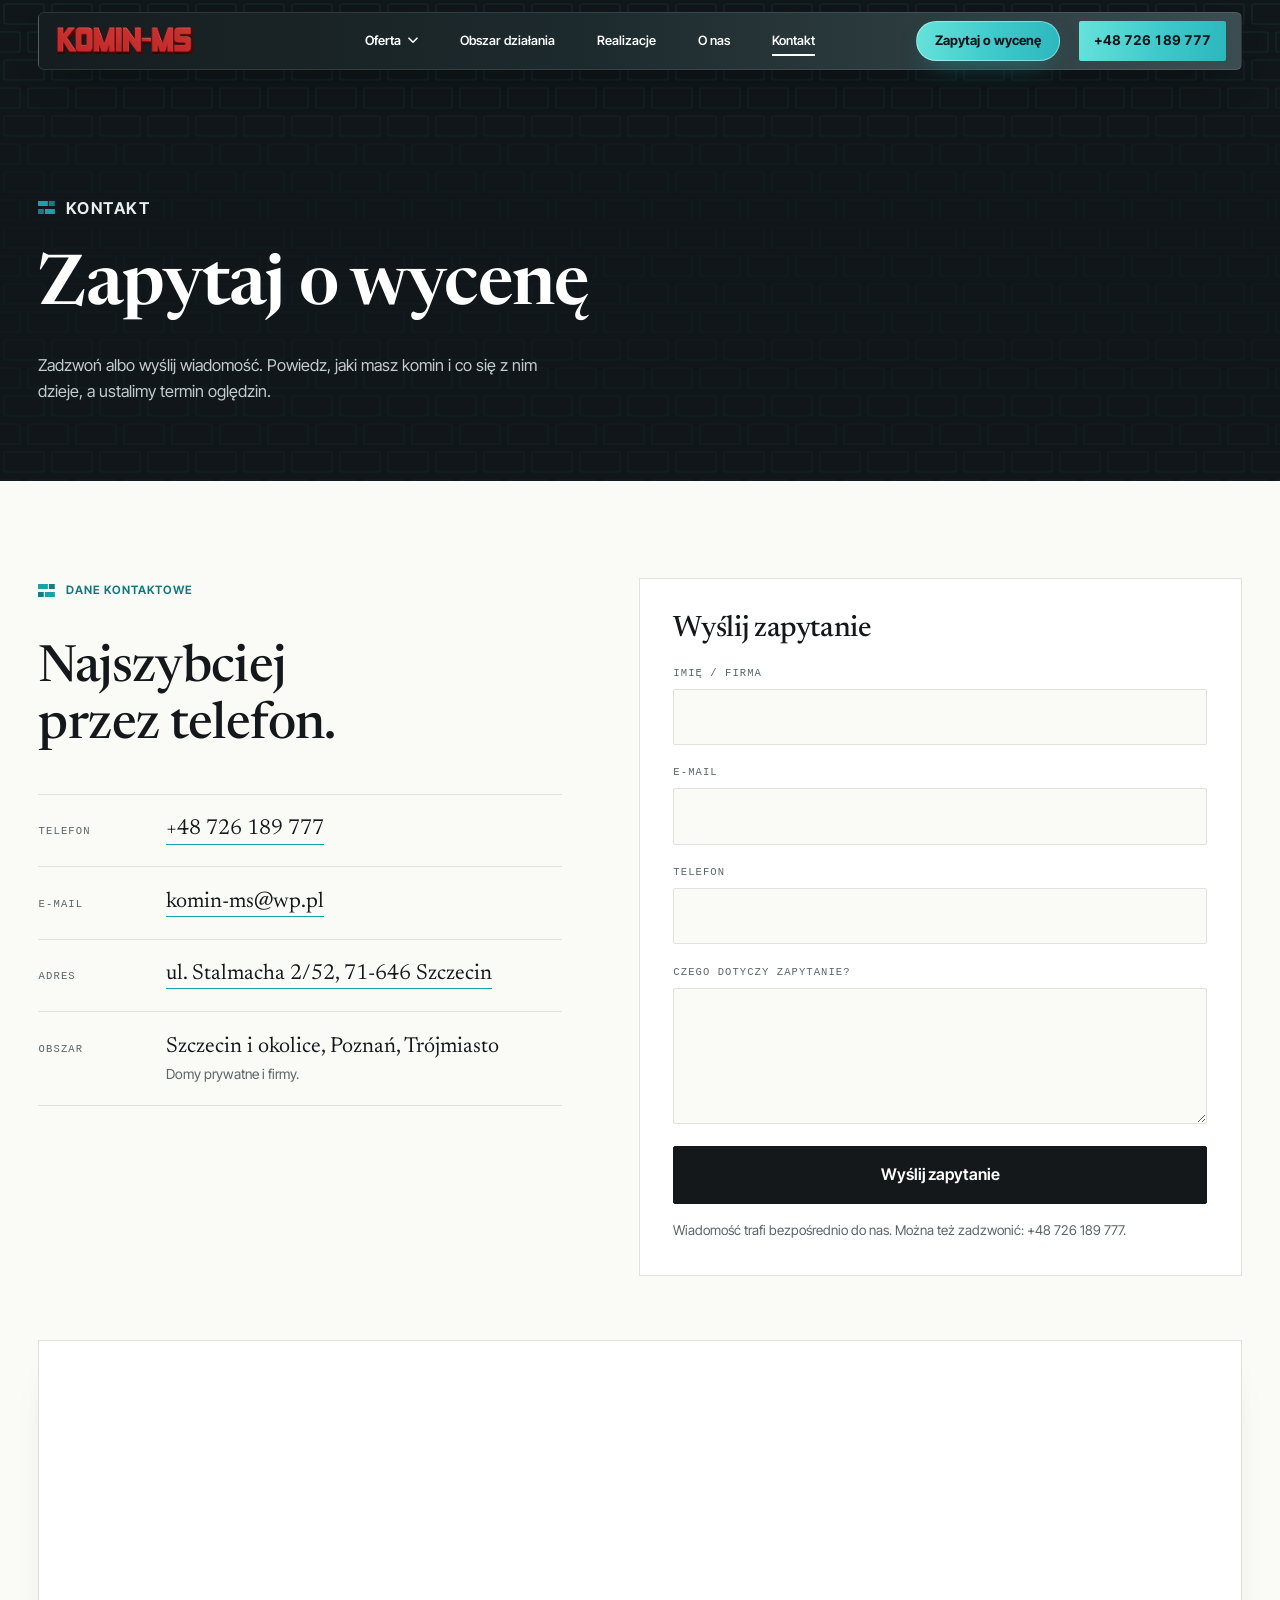
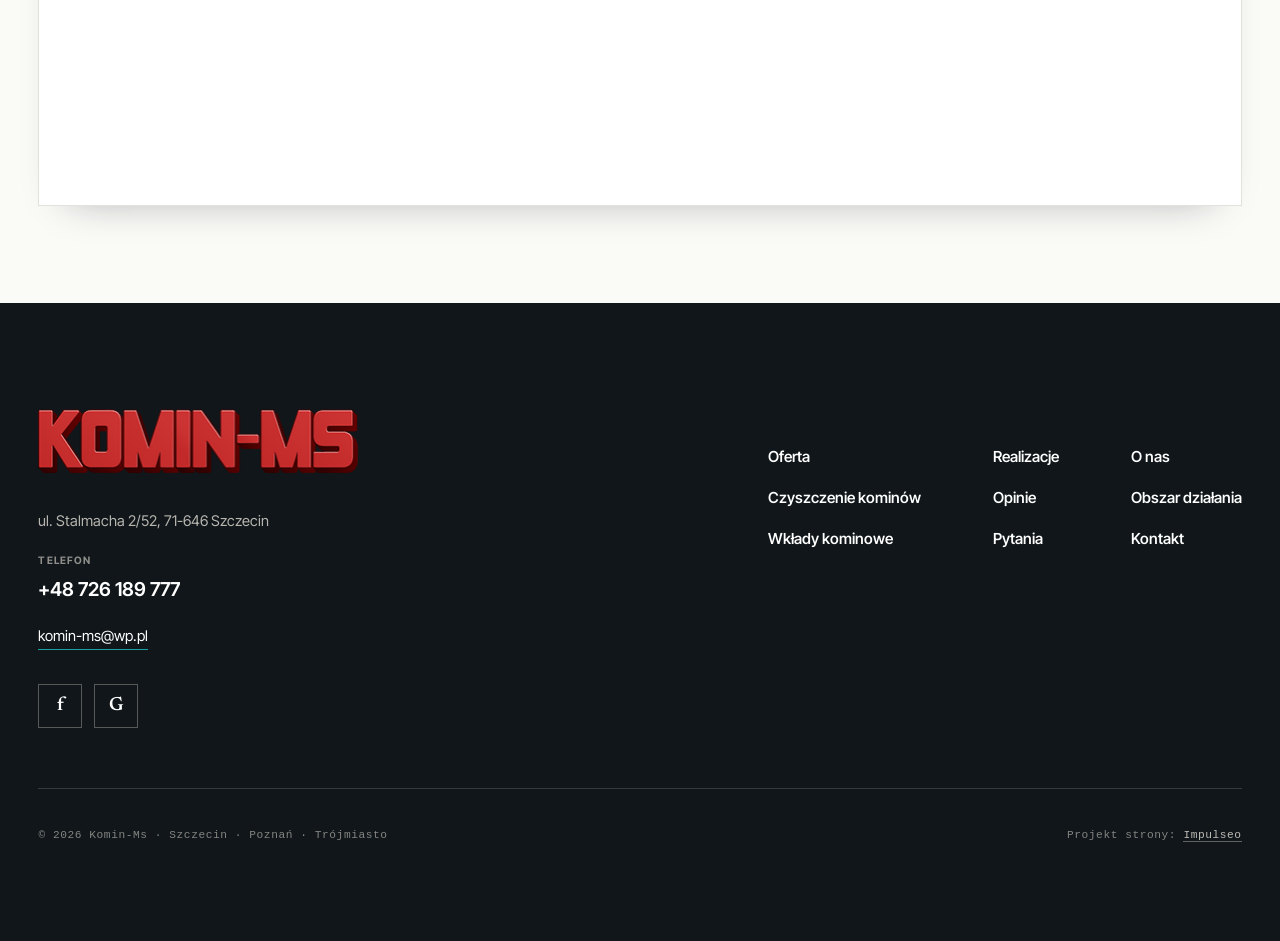
==== commit 3d3d27c1: "[claude-edit][cmt:762ce02f-e46a-477f-91c4-9f24dd82a6d1] Demo 1:1 w stylu swellroofing.com: wielki zn" ====
--- a/kontakt.html
+++ b/kontakt.html
@@ -4,117 +4,137 @@
 <meta charset="UTF-8">
 <meta name="viewport" content="width=device-width, initial-scale=1.0">
 <title>Kontakt - Komin-Ms</title>
-<meta name="description" content="Kontakt Komin-Ms - ul. Stalmacha 2/52, 71-646 Szczecin">
+<meta name="description" content="Kontakt Komin-Ms - ul. Stalmacha 2/52, 71-646 Szczecin. Tel. 726 189 777.">
 <link rel="canonical" href="https://impulseo-pl.github.io/komin-ms/kontakt.html">
 <meta name="robots" content="noindex, nofollow">
 <meta property="og:type" content="website">
 <meta property="og:locale" content="pl_PL">
 <meta property="og:site_name" content="Komin-Ms">
 <meta property="og:title" content="Kontakt - Komin-Ms">
-<meta property="og:description" content="Kontakt Komin-Ms - ul. Stalmacha 2/52, 71-646 Szczecin">
+<meta property="og:description" content="Kontakt Komin-Ms - ul. Stalmacha 2/52, 71-646 Szczecin. Tel. 726 189 777.">
 <meta property="og:url" content="https://impulseo-pl.github.io/komin-ms/kontakt.html">
 <meta property="og:image" content="https://impulseo-pl.github.io/komin-ms/img/og.jpg">
 <meta property="og:image:width" content="1200">
 <meta property="og:image:height" content="630">
 <meta name="twitter:card" content="summary_large_image">
+<meta name="theme-color" content="#101619">
 <link rel="preconnect" href="https://fonts.googleapis.com">
 <link rel="preconnect" href="https://fonts.gstatic.com" crossorigin>
-<link href="https://fonts.googleapis.com/css2?family=Space+Grotesk:wght@500;600;700&family=DM+Sans:opsz,wght@9..40,400;9..40,500;9..40,600&display=swap" rel="stylesheet">
-<link rel="stylesheet" href="assets/styles.css?v=c143c9d4">
+<link href="https://fonts.googleapis.com/css2?family=Inter+Tight:wght@400;500;600;700&family=Newsreader:ital,opsz,wght@0,6..72,400;0,6..72,500;0,6..72,600;1,6..72,800&display=swap" rel="stylesheet">
+<link rel="stylesheet" href="assets/styles.css?v=20261117b">
 </head>
 <body>
+<a class="skip" href="#tresc">Przejdź do treści</a>
+<header class="fh">
+<a class="fh-logo nav-logo" href="index.html" aria-label="Komin-Ms - strona główna"><img src="img/logo.png" alt="Komin-Ms" width="321" height="64"></a>
+<nav class="nv" aria-label="Główne">
+<div class="nv-drop">
+<a class="nv-sum" href="oferta.html">Oferta <svg width="10" height="7" viewBox="0 0 10 7" fill="none" aria-hidden="true"><path d="M1 1.2l4 4 4-4" stroke="currentColor" stroke-width="1.6" stroke-linecap="round" stroke-linejoin="round"/></svg></a>
+<div class="nv-panel">
+<div class="nv-panel-head"><div><span>Oferta</span><strong>Komin od środka i&nbsp;od zewnątrz</strong></div><a class="nv-panel-all" href="oferta.html">Cała oferta &rarr;</a></div>
+<div class="nv-panel-cols">
+<div><a class="nv-cat" href="oferta.html#od-srodka">Komin od środka<small>Przewód dymowy, spalinowy, wentylacyjny</small></a><a class="nv-sub" href="oferta.html#czyszczenie">Czyszczenie komina<i aria-hidden="true">&rarr;</i></a><a class="nv-sub" href="oferta.html#frezowanie">Frezowanie komina<i aria-hidden="true">&rarr;</i></a><a class="nv-sub" href="oferta.html#uszczelnianie">Uszczelnianie i&nbsp;szlamowanie<i aria-hidden="true">&rarr;</i></a><a class="nv-sub" href="oferta.html#wklady">Montaż wkładów<i aria-hidden="true">&rarr;</i></a></div>
+<div><a class="nv-cat" href="oferta.html#od-zewnatrz">Komin od zewnątrz<small>Nad dachem i&nbsp;na dachu</small></a><a class="nv-sub" href="oferta.html#przeglady">Przeglądy kominów<i aria-hidden="true">&rarr;</i></a><a class="nv-sub" href="oferta.html#przemurowanie">Przemurowanie komina<i aria-hidden="true">&rarr;</i></a><a class="nv-sub" href="oferta.html#budowa">Budowa kominów<i aria-hidden="true">&rarr;</i></a><a class="nv-sub" href="oferta.html#dachy">Dachy i&nbsp;rynny<i aria-hidden="true">&rarr;</i></a></div>
+</div>
+</div>
+</div>
+<a class="nv-a" href="index.html#obszar">Obszar działania</a>
+<a class="nv-a" href="realizacje.html">Realizacje</a>
+<a class="nv-a" href="o-nas.html">O&nbsp;nas</a>
+<a class="nv-a" href="kontakt.html" aria-current="page">Kontakt</a>
+</nav>
+<a class="pill" href="kontakt.html#formularz">Zapytaj o&nbsp;wycenę</a>
+<a class="fh-tel" href="tel:+48726189777" aria-label="Telefon +48 726 189 777"><span>+48 726 189 777</span></a>
+<details class="mnav">
+<summary><span class="mnav-ico" aria-hidden="true"><i></i><i></i></span>Menu</summary>
+<div class="mnav-panel">
+<div class="mnav-meta"><span>Nawigacja</span><a href="tel:+48726189777">+48 726 189 777</a></div>
+<a class="mnav-l" href="oferta.html">Oferta <i aria-hidden="true">&rarr;</i></a>
+<div class="mnav-g"><b>Komin od środka</b><a class="mnav-s" href="oferta.html#czyszczenie">Czyszczenie komina</a><a class="mnav-s" href="oferta.html#frezowanie">Frezowanie komina</a><a class="mnav-s" href="oferta.html#uszczelnianie">Uszczelnianie i&nbsp;szlamowanie</a><a class="mnav-s" href="oferta.html#wklady">Montaż wkładów</a><b>Komin od zewnątrz</b><a class="mnav-s" href="oferta.html#przeglady">Przeglądy kominów</a><a class="mnav-s" href="oferta.html#przemurowanie">Przemurowanie komina</a><a class="mnav-s" href="oferta.html#budowa">Budowa kominów</a><a class="mnav-s" href="oferta.html#dachy">Dachy i&nbsp;rynny</a></div>
+<a class="mnav-l" href="index.html#obszar">Obszar działania <i aria-hidden="true">&rarr;</i></a>
+<a class="mnav-l" href="realizacje.html">Realizacje <i aria-hidden="true">&rarr;</i></a>
+<a class="mnav-l" href="o-nas.html">O&nbsp;nas <i aria-hidden="true">&rarr;</i></a>
+<a class="mnav-l" href="kontakt.html">Kontakt <i aria-hidden="true">&rarr;</i></a>
+<a class="btn btn--teal" href="kontakt.html#formularz">Zapytaj o&nbsp;wycenę</a>
+</div>
+</details>
+</header>
+<main id="tresc">
+<section class="ph-top bricks on-dark">
+<div class="shell wrap">
+<p class="eb">Kontakt</p>
+<h1>Zapytaj o&nbsp;wycenę</h1>
+<p>Zadzwoń albo wyślij wiadomość. Powiedz, jaki masz komin i&nbsp;co się z&nbsp;nim dzieje, a&nbsp;ustalimy termin oględzin.</p>
 
-<header class="nav">
-  <div class="wrap nav-inner">
-    <a class="brand brand-has-logo" href="index.html"><img class="brand-logo" src="img/logo.png" alt="Komin-Ms" width="321" height="64" decoding="async"></a>
-    <nav class="nav-links">
-      <a href="oferta.html">Oferta</a>
-      <a href="realizacje.html">Realizacje</a>
-      <a href="o-nas.html">O nas</a>
-      <a href="kontakt.html" class="active" aria-current="page">Kontakt</a>
-      <a href="tel:+48726189777" class="btn btn-accent">Zadzwoń +48 726 189 777</a>
-    </nav>
-    <button class="nav-toggle" aria-label="Menu"><span></span><span></span><span></span></button>
-  </div>
-</header>
+</div>
+</section>
 
-<main>
-<section class="pagehead">
-  <img src="img/g12.jpg" alt="Komin-Ms - Zapytaj o wycenę" width="1600" height="1066" decoding="async">
-  <div class="wrap">
-    <span class="eyebrow">Kontakt</span>
-    <h1>Zapytaj o wycenę</h1>
-    <p>Odpowiemy na pytania i przygotujemy wycenę.</p>
-  </div>
-</section>
-<section>
-  <div class="wrap contact-grid">
-    <div class="reveal">
-      <span class="eyebrow">Dane kontaktowe</span>
-      <h2 style="margin:var(--space-4) 0 var(--space-6)">Komin-Ms</h2>
-      <div class="info-list">
-        <div class="info-row"><div class="ic"><svg class="ico-tel" width="16" height="16" viewBox="0 0 24 24" fill="none" aria-hidden="true"><path d="M6.6 10.8a15.5 15.5 0 0 0 6.6 6.6l2.2-2.2a1 1 0 0 1 1-.24 11.4 11.4 0 0 0 3.6.58 1 1 0 0 1 1 1V20a1 1 0 0 1-1 1A17 17 0 0 1 3 4a1 1 0 0 1 1-1h3.5a1 1 0 0 1 1 1c0 1.25.2 2.46.58 3.6a1 1 0 0 1-.25 1l-2.23 2.2Z" fill="currentColor"/></svg></div><div><div class="lbl">Telefon</div><a class="val" href="tel:+48726189777">+48 726 189 777</a></div></div>
-        <div class="info-row"><div class="ic"><svg class="ico-mail" width="16" height="16" viewBox="0 0 24 24" fill="none" aria-hidden="true"><rect x="3.2" y="5.5" width="17.6" height="13" rx="1.6" stroke="currentColor" stroke-width="1.6"/><path d="M4 7l8 6 8-6" stroke="currentColor" stroke-width="1.6" stroke-linecap="round" stroke-linejoin="round"/></svg></div><div><div class="lbl">E-mail</div><a class="val" href="mailto:komin-ms@wp.pl">komin-ms@wp.pl</a></div></div>
-        <div class="info-row"><div class="ic"><svg class="ico-pin" width="16" height="16" viewBox="0 0 24 24" fill="none" aria-hidden="true"><path d="M12 21s7-6.1 7-11.5A7 7 0 0 0 5 9.5C5 14.9 12 21 12 21Z" stroke="currentColor" stroke-width="1.6" fill="none"/><circle cx="12" cy="9.5" r="2.4" fill="currentColor"/></svg></div><div><div class="lbl">Adres</div><div class="val">ul. Stalmacha 2/52, 71-646 Szczecin</div></div></div>
-      </div>
-    </div>
-    <div class="reveal">
-      <form class="form" action="https://formsubmit.co/komin-ms@wp.pl" method="POST">
-        <input type="hidden" name="_subject" value="Zapytanie ze strony Komin-Ms">
-        <input type="hidden" name="_captcha" value="false">
-        <input type="hidden" name="_template" value="table">
-        <div class="fld"><label for="name">Imię / firma</label><input id="name" name="name" type="text" placeholder="np. Jan Kowalski" required></div>
-        <div class="fld"><label for="email">E-mail</label><input id="email" name="email" type="email" placeholder="adres@email.pl" required></div>
-        <div class="fld"><label for="phone">Telefon</label><input id="phone" name="phone" type="tel" placeholder="+48 ..."></div>
-        <div class="fld"><label for="msg">Czego dotyczy zapytanie?</label><textarea id="msg" name="message" placeholder="Napisz krótko, w czym możemy pomóc" required></textarea></div>
-        <button type="submit" class="btn btn-accent" style="width:100%;justify-content:center">Wyślij zapytanie <span class="arr">→</span></button>
-        <p class="note">Wiadomość trafi bezpośrednio do nas. Można też zadzwonić: +48 726 189 777.</p>
-      </form>
-    </div>
-  </div>
-</section>
-<section style="padding-top:0">
-  <div class="wrap reveal">
-    <iframe class="map" title="Komin-Ms - Szczecin" src="https://maps.google.com/maps?q=53.44915%2C14.574339&z=15&output=embed" loading="lazy" referrerpolicy="no-referrer-when-downgrade"></iframe>
-  </div>
+<section class="sec">
+<div class="shell wrap">
+<div class="kt">
+<div>
+<p class="eb" data-rv>Dane kontaktowe</p>
+<h2 data-rv>Najszybciej przez telefon.</h2>
+<dl class="kt-list" data-rv>
+<div class="kt-item"><dt>Telefon</dt><dd><a href="tel:+48726189777" class="nowrap">+48 726 189 777</a></dd></div>
+<div class="kt-item"><dt>E-mail</dt><dd><a href="mailto:komin-ms@wp.pl">komin-ms@wp.pl</a></dd></div>
+<div class="kt-item"><dt>Adres</dt><dd><a href="https://www.google.com/maps/place/Komin-Ms/@53.44915,14.574339,17z/data=!4m6!3m5!1s0x4700d67212222bbf:0x6a33945247b6e052!8m2!3d53.44915!4d14.574339" target="_blank" rel="noopener">ul. Stalmacha 2/52, 71-646 Szczecin</a></dd></div>
+<div class="kt-item"><dt>Obszar</dt><dd>Szczecin i&nbsp;okolice, Poznań, Trójmiasto<small>Domy prywatne i&nbsp;firmy.</small></dd></div>
+</dl>
+</div>
+<form class="fm" id="formularz" action="https://formsubmit.co/komin-ms@wp.pl" method="POST" data-rv>
+<input type="hidden" name="_subject" value="Zapytanie ze strony Komin-Ms">
+<input type="hidden" name="_captcha" value="false">
+<input type="hidden" name="_template" value="table">
+<h2>Wyślij zapytanie</h2>
+<div class="fm-f"><label for="f-name">Imię / firma</label><input id="f-name" type="text" name="name" autocomplete="name" required></div>
+<div class="fm-f"><label for="f-email">E-mail</label><input id="f-email" type="email" name="email" autocomplete="email" required></div>
+<div class="fm-f"><label for="f-phone">Telefon</label><input id="f-phone" type="tel" name="phone" autocomplete="tel"></div>
+<div class="fm-f"><label for="f-msg">Czego dotyczy zapytanie?</label><textarea id="f-msg" name="message" required></textarea></div>
+<button class="btn btn--ink" type="submit">Wyślij zapytanie</button>
+<p class="fm-note">Wiadomość trafi bezpośrednio do nas. Można też zadzwonić: <a href="tel:+48726189777" class="nowrap">+48 726 189 777</a>.</p>
+</form>
+</div>
+<figure class="area-map kt-map" data-rv>
+<iframe src="https://maps.google.com/maps?q=53.44915%2C14.574339&amp;z=15&amp;output=embed" title="Mapa: Komin-Ms, ul. Stalmacha 2/52, Szczecin" loading="lazy" referrerpolicy="no-referrer-when-downgrade"></iframe>
+</figure>
+</div>
 </section>
 </main>
-
-<footer>
-  <div class="wrap">
-    <div class="foot-grid">
-      <div class="foot-brand">
-        <div class="name">Komin-Ms</div>
-        <p>Czyścimy, frezujemy i uszczelniamy kominy, montujemy wkłady i robimy przeglądy.</p>
-      </div>
-      <div class="foot-col">
-        <h4>Nawigacja</h4>
-        <a href="oferta.html">Oferta</a>
-        <a href="realizacje.html">Realizacje</a>
-        <a href="o-nas.html">O nas</a>
-        <a href="kontakt.html">Kontakt</a>
-      </div>
-      <div class="foot-col">
-        <h4>Kontakt</h4>
-        <a href="tel:+48726189777">+48 726 189 777</a>
-        <a href="mailto:komin-ms@wp.pl">komin-ms@wp.pl</a>
-        <p>ul. Stalmacha 2/52, 71-646 Szczecin</p>
-        <a href="https://www.google.com/maps/place/Komin-Ms/@53.44915,14.574339,17z/data=!4m6!3m5!1s0x4700d67212222bbf:0x6a33945247b6e052!8m2!3d53.44915!4d14.574339" target="_blank" rel="noopener">Jak dojechać →</a>
-      <div class="foot-soc">
-        <a class="soc" href="https://www.facebook.com/575456605868952" target="_blank" rel="noopener" aria-label="Facebook - Komin-Ms"><svg viewBox="0 0 24 24" aria-hidden="true" focusable="false"><path d="M9.101 23.691v-7.98H6.627v-3.667h2.474v-1.58c0-4.085 1.848-5.978 5.858-5.978.401 0 .955.042 1.468.103a8.68 8.68 0 0 1 1.141.195v3.325a8.623 8.623 0 0 0-.653-.036 26.805 26.805 0 0 0-.733-.009c-.707 0-1.259.096-1.675.309a1.686 1.686 0 0 0-.679.622c-.258.42-.374.995-.374 1.752v1.297h3.919l-.386 2.103-.287 1.564h-3.246v8.245C19.396 23.238 24 18.179 24 12.044c0-6.627-5.373-12-12-12s-12 5.373-12 12c0 5.628 3.874 10.35 9.101 11.647Z" fill="currentColor"/></svg></a>
-        <a class="soc" href="https://www.google.com/maps/place/Komin-Ms/@53.44915,14.574339,17z/data=!4m6!3m5!1s0x4700d67212222bbf:0x6a33945247b6e052!8m2!3d53.44915!4d14.574339" target="_blank" rel="noopener" aria-label="Google - Komin-Ms"><svg viewBox="0 0 24 24" aria-hidden="true" focusable="false"><path d="M12.48 10.92v3.28h7.84c-.24 1.84-.853 3.187-1.787 4.133-1.147 1.147-2.933 2.4-6.053 2.4-4.827 0-8.6-3.893-8.6-8.72s3.773-8.72 8.6-8.72c2.6 0 4.507 1.027 5.907 2.347l2.307-2.307C18.747 1.44 16.133 0 12.48 0 5.867 0 .307 5.387.307 12s5.56 12 12.173 12c3.573 0 6.267-1.173 8.373-3.36 2.16-2.16 2.84-5.213 2.84-7.667 0-.76-.053-1.467-.173-2.053H12.48z" fill="currentColor"/></svg></a>
-      </div>
-      </div>
-    </div>
-    <div class="foot-bot">
-      <span>© 2026 Komin-Ms</span>
-      <span>Projekt strony: <a class="foot-credit" href="https://impulseo.pl" target="_blank" rel="noopener">Impulseo</a></span>
-    </div>
-  </div>
+<footer class="foot">
+<div class="foot-top">
+<div>
+<a class="foot-logo" href="index.html" aria-label="Komin-Ms - strona główna"><img src="img/logo.png" alt="Komin-Ms" width="321" height="64" loading="lazy"></a>
+<address>
+<a class="addr" href="https://www.google.com/maps/place/Komin-Ms/@53.44915,14.574339,17z/data=!4m6!3m5!1s0x4700d67212222bbf:0x6a33945247b6e052!8m2!3d53.44915!4d14.574339" target="_blank" rel="noopener">ul. Stalmacha 2/52, 71-646 Szczecin</a>
+<div class="foot-tels"><small>Telefon</small><a href="tel:+48726189777">+48 726 189 777</a></div>
+<a class="foot-mail" href="mailto:komin-ms@wp.pl">komin-ms@wp.pl</a>
+</address>
+<div class="soc">
+<a href="https://www.facebook.com/575456605868952" target="_blank" rel="noopener" aria-label="Komin-Ms na Facebooku"><b aria-hidden="true">f</b></a>
+<a href="https://www.google.com/maps/place/Komin-Ms/@53.44915,14.574339,17z/data=!4m6!3m5!1s0x4700d67212222bbf:0x6a33945247b6e052!8m2!3d53.44915!4d14.574339" target="_blank" rel="noopener" aria-label="Wizytówka Komin-Ms w Google"><b aria-hidden="true">G</b></a>
+</div>
+</div>
+<nav class="foot-menu" aria-label="Stopka">
+<a href="oferta.html">Oferta</a>
+<a href="realizacje.html">Realizacje</a>
+<a href="o-nas.html">O&nbsp;nas</a>
+<a href="oferta.html#czyszczenie">Czyszczenie kominów</a>
+<a href="index.html#opinie">Opinie</a>
+<a href="index.html#obszar">Obszar działania</a>
+<a href="oferta.html#wklady">Wkłady kominowe</a>
+<a href="index.html#faq">Pytania</a>
+<a href="kontakt.html">Kontakt</a>
+</nav>
+</div>
+<div class="foot-rule"></div>
+<div class="foot-bot">
+<span>&copy; 2026 Komin-Ms · Szczecin · Poznań · Trójmiasto</span>
+<span>Projekt strony: <a class="foot-credit" href="https://impulseo.pl" target="_blank" rel="noopener">Impulseo</a></span>
+</div>
 </footer>
-<div class="sticky-call"><a class="sc-call" href="tel:+48726189777"><svg class="ico-tel" width="16" height="16" viewBox="0 0 24 24" fill="none" aria-hidden="true"><path d="M6.6 10.8a15.5 15.5 0 0 0 6.6 6.6l2.2-2.2a1 1 0 0 1 1-.24 11.4 11.4 0 0 0 3.6.58 1 1 0 0 1 1 1V20a1 1 0 0 1-1 1A17 17 0 0 1 3 4a1 1 0 0 1 1-1h3.5a1 1 0 0 1 1 1c0 1.25.2 2.46.58 3.6a1 1 0 0 1-.25 1l-2.23 2.2Z" fill="currentColor"/></svg> Zadzwoń</a><a class="sc-quote" href="kontakt.html">Zadzwoń</a></div>
+<div class="mbar sticky-call"><a href="tel:+48726189777">Zadzwoń</a><a href="kontakt.html#formularz">Zapytaj o&nbsp;wycenę</a></div>
 <div class="demo-wazne" data-do="2026-11-18" data-cykl="3" hidden><svg class="dw-ico" width="13" height="13" viewBox="0 0 24 24" fill="none" aria-hidden="true"><circle cx="12" cy="12" r="8.6" stroke="currentColor" stroke-width="1.8"/><path d="M12 7.2V12l3.3 2" stroke="currentColor" stroke-width="1.8" stroke-linecap="round"/></svg><span class="dw-txt"></span></div>
-
-<script src="assets/main.js"></script>
+<script src="assets/main.js?v=20261117"></script>
 </body>
 </html>
--- a/assets/styles.css
+++ b/assets/styles.css
@@ -1,1849 +1,575 @@
-/* ============================================================
-   STOLBASZ — premium, architektoniczny B2B fit-out
-   Jasna paleta, zero brązu. System wg premium-web-craft.
-   Projekt strony: Impulseo (impulseo.pl)
-   ============================================================ */
-
+/* Komin-Ms - układ wg wzoru wskazanego przez zespół (17.11.2026).
+   Pisany ręcznie, poza silnikiem dem. Kolory idą przez zmienne z :root (jeden blok). */
 :root{
-  /* PALETA — jasna, architektoniczna, chłodna */
-  --paper:#F4F6F8;          /* główne tło */
-  --paper-2:#E7EBEF;        /* sekcje alternatywne (chłodny jasny szary) */
-  --paper-3:#E7EBEF;        /* delikatne wypełnienia */
-  --ink:#15212E;            /* tekst główny — chłodny grafit */
-  --ink-soft:#243443;       /* nagłówki drugorzędne */
-  --muted:#6B7785;          /* tekst poboczny */
-  --line:rgba(21,33,46,.12);/* hairline */
-  --accent:#E8A317;         /* stonowany petrol-slate — jedyny akcent */
-  --accent-d:#C9870C;
-  --accent-soft:rgba(232,163,23,.10);
-  --dark:#15212E;           /* sekcje ciemne (stopka/CTA) */
-
-  /* HOVER ZDJĘĆ — JEDEN standard dla całego silnika (decyzja K. 04.08.2026, artefakt z wariantami).
-     AKTUALNE (K.+Szymon 09.08.2026, wybór z artefaktu 6 wariantów): zoom 1.05 przy 1.4s -
-     przy tak długim czasie mocniejszy kadr NIE skacze, tylko „oddycha". Poprzedni standard
-     (1.02 / .55s z 04.08) odbierany jako dynamiczny i szybki.
-     Spoczynek lekko przygaszony, ale TYLKO tam, gdzie jest mysz (@media hover:hover) —
-     na telefonie zdjęcia zostają w pełnej jasności. */
-  --img-zoom:1.05;                   /* K.+Szymon 09.08: wariant F z artefaktu porównawczego */
-  --img-rest:brightness(.95) saturate(.99);
-  --img-hot:brightness(1.06) saturate(1.05);
-  --img-dur:1.4s;                    /* K.+Szymon 09.08 (wariant F): powoli = elegancko */
-  --img-ease:cubic-bezier(.16,.84,.44,1);  /* miękki ogon, efekt „oddychania" */
-
-  /* ODSTĘPY — skala 4/8 */
-  --space-1:4px; --space-2:8px; --space-3:12px; --space-4:16px; --space-5:24px;
-  --space-6:32px; --space-7:48px; --space-8:64px; --space-9:96px; --space-10:128px;
-
-  /* TYPOGRAFIA — fluid clamp() (skala podbita 16.07.2026: większe, czytelniejsze litery — uwaga Adama) */
-  --text-sm:clamp(.9rem,.87rem + .12vw,1rem);
-  --text-base:clamp(1.08rem,1.04rem + .18vw,1.2rem);
-  --text-lg:clamp(1.24rem,1.15rem + .34vw,1.44rem);
-  --text-h3:clamp(1.34rem,1.22rem + .55vw,1.66rem);
-  --text-h2:clamp(2.1rem,1.66rem + 2.1vw,3.1rem);
-  --text-h1:clamp(2.9rem,2.1rem + 4vw,5.1rem);
-
-  /* PROMIENIE — architektoniczne, raczej ostre */
-  --r-sm:3px; --r-md:6px; --r-lg:10px;
-
-  /* RUCH */
-  --ease:cubic-bezier(.25,.46,.45,.94); --dur:.24s;
-
-  /* CIENIE — miękkie, warstwowe */
-  --sh-sm:0 1px 2px rgba(16,24,32,.04), 0 2px 8px rgba(16,24,32,.05);
-  --sh-md:0 2px 6px rgba(16,24,32,.05), 0 12px 28px -8px rgba(16,24,32,.12);
-  --sh-lg:0 6px 14px rgba(16,24,32,.07), 0 26px 56px -18px rgba(16,24,32,.22);
-
-  --hairline:1px solid var(--line);
-
-  --font-display:'Space Grotesk','Inter',sans-serif;
-  --font-body:'DM Sans','Inter',sans-serif;
-}
-
-*{box-sizing:border-box;margin:0;padding:0}
-html{scroll-behavior:smooth}
-body{
-  font-family:var(--font-body);
-  font-size:var(--text-base);
-  line-height:1.65;
-  color:var(--ink);
-  background:var(--paper);
-  -webkit-font-smoothing:antialiased;
-  text-rendering:optimizeLegibility;
-}
-img{max-width:100%;height:auto;display:block}  /* height:auto = width/height z atrybutów trzyma proporcje (TOP#12) */
+  --ink:#14181a;--ink-deep:#101619;--ink-panel:#151b1d;--rule-dark:#394043;
+  --paper:#fafaf7;--paper-sunken:#f4f3ef;--white:#fff;--hairline:#e3e1dc;
+  --body:#3f4647;--slate:#5c6668;--slate-soft:#8c9394;--cream:#f7f3e9;
+  --teal:#1aa2a7;--teal-deep:#147f83;--teal-text:#11797d;
+  --accent:#1aa2a7;--accent-d:#147f83;--accent-soft:#d9f1f0;
+  --teal-btn:linear-gradient(100deg,#66e3da 0%,#3fc9cb 55%,#2bb7bd 100%);
+  --teal-btn-shadow:0 10px 26px -12px rgba(26,162,167,.75);
+  --display:"Newsreader",Georgia,"Times New Roman",serif;
+  --sans:"Inter Tight",system-ui,-apple-system,"Segoe UI",sans-serif;
+  --mono:ui-monospace,SFMono-Regular,Menlo,Consolas,monospace;
+  --gutter:clamp(1.25rem,3vw,2.75rem);
+  --shell:min(100% - (var(--gutter) * 2),110.5rem);
+  --ease:cubic-bezier(.16,.84,.44,1);
+  --dur:.72s;
+  --img-zoom:1.02;--img-dur:1.4s;
+}
+*,*::before,*::after{box-sizing:border-box}
+html{-webkit-text-size-adjust:100%;scroll-behavior:smooth;scroll-padding-top:5.5rem}
+body{margin:0;background:var(--paper);color:var(--body);font-family:var(--sans);font-size:1.0625rem;line-height:1.6;
+  -webkit-font-smoothing:antialiased;text-rendering:optimizeLegibility;overflow-x:clip}
+img{max-width:100%;display:block;height:auto}
 a{color:inherit;text-decoration:none}
-
-.wrap{width:min(92%,1180px);margin-inline:auto}
-section{padding-block:clamp(52px,6.5vw,96px)}
-
-h1,h2,h3{font-family:var(--font-display);font-weight:700;line-height:1.08;letter-spacing:-.02em;color:var(--ink)}
-h1{font-size:var(--text-h1);letter-spacing:-.035em}
-h2{font-size:var(--text-h2);letter-spacing:-.025em}
-h3{font-size:var(--text-h3)}
-/* MIARA — długość wiersza. WCAG 2.2 SC 1.4.8: max 80 znaków; Butterick: 45–90.
-   68ch daje realnie 72–78 znaków polskiego tekstu, czyli z zapasem pod granicą.
-   Wcześniej limit miał TYLKO <p> — <li>, <blockquote> i <dd> nie miały żadnego,
-   i to jedyny powód, dla którego 23 bloki na dwóch oddanych stronach jadą po
-   83–106 znaków w wierszu (pomiar 07.08.2026, bramka `miara`).
-   ⚠️ Listy i definicje ograniczamy TYLKO bez klasy: `ul`/`ol` z klasą to u nas
-   układ (siatki kafli, menu), a nie tekst ciągły — tam miarę wyznacza układ. */
-/* 60ch, nie 68ch (K. 10.08): po zmianie fontów na węższe kroje (DM Sans i spółka)
-   w 68ch mieściło się ~90 znaków - bramka pikselowa słusznie zgłaszała przekroczenie
-   granicy 80. Pomiar na żywej przeglądarce: 60ch = 90 znaków, 53ch = ~78 znaków, czyli normę WCAG 1.4.8. */
-:root{ --miara:53ch }
-p{max-width:min(100%,var(--miara))}
-blockquote,
-ul:not([class])>li, ol:not([class])>li,
-dl:not([class])>dd{max-width:min(100%,var(--miara))}
-
-/* ⚠️ Świadomie BEZ wyjątku `.tile p,.card p,.svc p{max-width:none}`, choć nasuwa się sam:
-   te akapity BYŁY już ograniczone (stare `p{max-width:65ch}`), więc „wyjątek" nie odblokowałby
-   niczego nowego — tylko ROZLUŹNIŁ stan sprzed zmiany na wszystkich demach naraz.
-   `figcaption` żadna z reguł wyżej nie dotyczy, więc też nie potrzebuje zwolnienia. */
-
-/* ŁAMANIE. `balance` wyrównuje długości wierszy w nagłówku, `pretty` pilnuje ostatniego
-   wiersza akapitu, żeby nie został w nim jeden wyraz. Obsługiwane od Chrome 117 /
-   Safari 17.5; starsze przeglądarki po prostu ignorują tę własność.
-   `text-wrap:pretty` nie występowało dotąd ANI RAZ w silniku ani w repo klientów. */
-h1,h2,h3,.lead,.lede{text-wrap:balance}
-p,li,blockquote,dd{text-wrap:pretty}
-
-.eyebrow{
-  font-family:var(--font-body);
-  font-size:var(--text-sm);
-  font-weight:600;
-  letter-spacing:.18em;
-  text-transform:uppercase;
-  color:var(--accent);
-  display:inline-flex;align-items:center;gap:var(--space-3);
-}
-/* flex:none + margin-top = kreska trzyma się PIERWSZEJ linii. Wcześniej align-items:center
-   centrowało ją względem całego bloku i przy zawinięciu (długi kicker typu
-   „…WNĘTRZ · LESZNO · OD 2019") druga linia lądowała z brzydkim wcięciem. */
-.eyebrow{align-items:flex-start}
-.eyebrow>*,.eyebrow{text-wrap:balance}   /* dlugi kicker lamal sie na sierote typu samo „2019" w drugiej linii */
-.eyebrow::before{content:"";width:28px;height:1px;background:var(--accent);display:inline-block;flex:none;margin-top:.62em}
-
-.muted{color:var(--muted)}
-.lead{font-size:var(--text-lg);line-height:1.55;color:var(--ink-soft);max-width:50ch}
-
-/* ---------- BUTTONS ---------- */
-.btn{
-  display:inline-flex;align-items:center;gap:var(--space-2);
-  font-weight:600;font-size:var(--text-sm);letter-spacing:.02em;
-  padding:var(--space-4) var(--space-6);
-  border-radius:var(--r-sm);
-  transition:transform var(--dur) var(--ease),box-shadow var(--dur) var(--ease),background var(--dur) var(--ease);
-  cursor:pointer;border:1px solid transparent;
-}
-.btn-accent{background:var(--accent);color:#fff;box-shadow:var(--sh-sm)}
-.btn-accent:hover{background:var(--accent-d);transform:translateY(-2px);box-shadow:var(--sh-md)}
-.btn-accent:active{transform:translateY(0);box-shadow:var(--sh-sm)}
-.btn-ghost{background:transparent;color:var(--ink);border-color:var(--line)}
-.btn-ghost:hover{border-color:var(--accent);color:var(--accent);transform:translateY(-2px)}
-.btn-light{background:#fff;color:var(--ink);box-shadow:var(--sh-sm)}
-.btn-light:hover{transform:translateY(-2px);box-shadow:var(--sh-md)}
-.btn .arr{transition:transform var(--dur) var(--ease)}
-.btn:hover .arr{transform:translateX(4px)}
-
-/* ---------- NAV ---------- */
-.nav{
-  position:sticky;top:0;z-index:50;
-  background:color-mix(in srgb,var(--paper) 88%,transparent);
-  backdrop-filter:saturate(140%) blur(10px);
-  border-bottom:var(--hairline);
-}
-.nav-inner{display:flex;align-items:center;justify-content:space-between;gap:var(--space-5);height:72px}
-/* ANTY-NACHODZENIE (K. 05.08.2026): długa nazwa firmy + przycisk z pełnym numerem nie mieściły się w pasku
-   i flex ściskał linki PONIŻEJ ich treści - "Kontakt" wchodził na ramkę "Zadzwoń +48 ...". Teraz ustępuje
-   nazwa marki (skrót wielokropkiem), a menu i przycisk nigdy się nie kurczą ani nie zachodzą na siebie. */
-.brand{display:flex;flex-direction:column;line-height:1;min-width:0;flex:0 1 auto}
-.brand .name{font-family:var(--font-display);font-weight:800;font-size:1.35rem;letter-spacing:.04em;white-space:nowrap;overflow:hidden;text-overflow:ellipsis}
-.brand .sub{font-size:.62rem;letter-spacing:.34em;text-transform:uppercase;color:var(--muted);margin-top:5px;white-space:nowrap;overflow:hidden;text-overflow:ellipsis}
-.nav-links{display:flex;align-items:center;gap:var(--space-6);flex:0 0 auto}
-.nav-links a{font-size:var(--text-sm);font-weight:500;color:var(--ink-soft);position:relative;padding-block:4px;white-space:nowrap;transition:color var(--dur) var(--ease)}
-.nav-links a::after{content:"";position:absolute;left:0;bottom:0;width:0;height:1.5px;background:var(--accent);transition:width var(--dur) var(--ease)}
-.nav-links a:hover,.nav-links a.active{color:var(--ink)}
-.nav-links a:hover::after,.nav-links a.active::after{width:100%}
-.nav-links .btn{padding:var(--space-2) var(--space-5)}
-/* przyciski w nav: właściwy kolor (przebij .nav-links a) + bez podkreślenia */
-.nav-links a.btn-accent{color:#fff}
-.nav-links a.btn-ghost,.nav-links a.btn-light{color:var(--ink)}
-/* CTA w pasku: NIE podkreślenie spod linków menu, ale ten sam przelatujący błysk,
-   co na wszystkich innych przyciskach (zgłoszenie K. 13.08.2026 - „na hero jest efekt
-   światła przechodzącego przez przycisk, na navbarze go nie ma, a mają być identyczne").
-   Reguła `.nav-links a::after` jest silniejsza od `.btn::after`, więc trzeba jej
-   geometrię wyzerować i wpisać połysk z nazwy - samo `display:none` gasiło efekt. */
-.nav-links a.btn::after{
-  display:block;content:"";position:absolute;inset:0;z-index:-1;pointer-events:none;
-  width:auto;height:auto;border-radius:inherit;   /* kasuje geometrię podkreślenia (width:0;height:1.5px) */
-  background:linear-gradient(100deg,transparent 32%,rgba(255,255,255,.20) 50%,transparent 68%);
-  translate:-120% 0}
-@media (prefers-reduced-motion:no-preference){
-  .nav-links a.btn:hover::after{translate:120% 0;transition:translate .75s var(--mt-ease,cubic-bezier(.16,.84,.44,1))}
-}
-.nav-toggle{display:none;background:none;border:none;cursor:pointer;flex-direction:column;gap:5px;padding:8px}
-.nav-toggle span{width:24px;height:2px;background:var(--ink);transition:var(--dur)}
-/* Ciasny zakres MIĘDZY menu mobilnym a pełnym pulpitem: zbijamy odstępy i nazwę marki,
-   żeby wszystko zmieściło się naturalnie, zanim w ogóle dojdzie do skracania wielokropkiem. */
-@media(max-width:1280px) and (min-width:921px){
-  .nav-links{gap:var(--space-4)}
-  .nav-links .btn{padding:var(--space-2) var(--space-4)}
-  .brand .name{font-size:1.15rem}
-}
-
-/* ---------- HERO (split) ---------- */
-.hero{position:relative;overflow:hidden;border-bottom:var(--hairline)}
-.hero-grid{display:grid;grid-template-columns:1.05fr .95fr;gap:clamp(24px,4vw,60px);align-items:center;
-  padding-block:clamp(36px,4.5vw,64px)}
-.hero-copy .eyebrow{margin-bottom:var(--space-5)}
-.hero-copy h1{margin-bottom:var(--space-5)}
-.hero-copy .lead{margin-bottom:var(--space-7)}
-.hero-actions{display:flex;flex-wrap:wrap;gap:var(--space-4)}
-.hero-art{position:relative;aspect-ratio:4/3;border-radius:var(--r-lg);overflow:hidden;box-shadow:var(--sh-lg)}
-.hero-art img{width:100%;height:100%;object-fit:cover}
-.hero-art::after{content:"";position:absolute;inset:0;background:linear-gradient(180deg,transparent 55%,rgba(18,24,28,.28))}
-.hero-badge{position:absolute;left:var(--space-5);bottom:var(--space-5);z-index:2;
-  background:rgba(252,252,251,.94);backdrop-filter:blur(4px);
-  border-radius:var(--r-md);padding:var(--space-4) var(--space-5);box-shadow:var(--sh-md);max-width:78%}
-.hero-badge strong{display:block;font-family:var(--font-display);font-size:1rem;letter-spacing:-.01em}
-.hero-badge span{font-size:var(--text-sm);color:var(--muted)}
-
-/* ---------- HERO duży / kinowy (strona główna) ---------- */
-.hero-cine{position:relative;min-height:clamp(560px,82vh,840px);min-height:clamp(560px,82svh,840px);display:flex;align-items:center;overflow:hidden;border-bottom:var(--hairline)}
-.hero-cine>img{position:absolute;inset:0;width:100%;height:100%;object-fit:cover;z-index:0}
-.hero-cine::after{content:"";position:absolute;inset:0;z-index:1;
-  background:linear-gradient(95deg,rgba(13,18,23,.86) 0%,rgba(13,18,23,.64) 32%,rgba(13,18,23,.24) 62%,rgba(13,18,23,.04) 100%)}
-.hero-cine .wrap{position:relative;z-index:2;padding-block:var(--space-8)}
-.hero-cine .hero-copy{max-width:660px}
-.hero-cine .eyebrow{color:#fff;margin-bottom:var(--space-5)}
-.hero-cine .eyebrow::before{background:#fff}
-.hero-cine h1{color:#fff;margin-bottom:var(--space-5);font-size:clamp(2.9rem,2rem + 4.4vw,5.2rem);text-wrap:balance}
-.hero-cine .lead{color:rgba(255,255,255,.92);max-width:48ch;margin-bottom:var(--space-7)}
-.hero-cine .hero-actions{display:flex;flex-wrap:wrap;gap:var(--space-4)}
-/* NISKIE OKNO (laptop z dokiem i paskami przeglądarki ma ~700-780 px wysokości widoku):
-   H1 do 5.2rem + długi lead nie mieściły się i przyciski wypadały POD krawędź ekranu -
-   klient widział stronę bez ani jednego CTA. Skalujemy w dół, zamiast przycinać treść. */
-@media(min-width:821px) and (max-height:820px){
-  .hero-cine{min-height:clamp(520px,94svh,780px)}
-  .hero-cine .wrap{padding-block:var(--space-6)}
-  .hero-cine h1{font-size:clamp(2.2rem,1.5rem + 2.6vw,3.6rem);margin-bottom:var(--space-4)}
-  .hero-cine .eyebrow{margin-bottom:var(--space-4)}
-  .hero-cine .lead{margin-bottom:var(--space-5);max-width:44ch}
-}
-@media(max-width:680px){
-  .hero-cine{min-height:clamp(520px,76vh,640px);min-height:clamp(520px,76svh,640px);align-items:flex-end}
-  .hero-cine::after{background:linear-gradient(0deg,rgba(13,18,23,.9) 6%,rgba(13,18,23,.45) 55%,rgba(13,18,23,.25) 100%)}
-  .hero-cine .wrap{padding-bottom:var(--space-9)}
-  /* TELEFON (~90% oglądających): lead potrafił zająć 8 linii i zepchnąć CTA poza pierwszy ekran.
-     Zwężamy interlinię i skalę - treści nie ucinamy, bo to ona sprzedaje. */
-  .hero-cine .lead{font-size:.98rem;line-height:1.5;margin-bottom:var(--space-5)}
-  .hero-cine .eyebrow{font-size:.72rem;letter-spacing:.13em;margin-bottom:var(--space-4)}
-  .hero-cine .eyebrow::before{width:20px}
-  .hero-cine h1{margin-bottom:var(--space-4)}
-}
-
-/* full-bleed hero variant (podstrony) */
-.pagehead{position:relative;min-height:46vh;min-height:46svh;display:flex;align-items:flex-end;overflow:hidden;border-bottom:var(--hairline)}
-.pagehead img{position:absolute;inset:0;width:100%;height:100%;object-fit:cover}
-/* 10.08.2026 (decyzja K.): mocniejsze przyciemnienie + cień pod tekstem. Bramka mierzyła na
-   nagłówkach podstron 3,38-3,43:1 przy wymaganych 4,5 — jasne zdjęcie (hala, śnieg, niebo)
-   podchodziło pod biały tekst. Zdjęcia klientów są różne, więc kontrast musi dawać WARSTWA,
-   a nie szczęśliwy dobór kadru. */
-.pagehead::after{content:"";position:absolute;inset:0;background:linear-gradient(180deg,rgba(18,24,28,.40),rgba(18,24,28,.76))}
-.pagehead .wrap{position:relative;z-index:2;padding-block:var(--space-9);color:#fff}
-.pagehead h1{color:#fff;max-width:18ch;text-shadow:0 2px 16px rgba(0,0,0,.55)}
-.pagehead .eyebrow{color:#fff}
-.pagehead .eyebrow::before{background:#fff}
-.pagehead p{color:rgba(255,255,255,.92);margin-top:var(--space-4);max-width:54ch;text-shadow:0 1px 12px rgba(0,0,0,.5)}
-
-/* ---------- STRIP (pasek skrótów / liczby) ---------- */
-.strip{background:var(--dark);color:#fff}
-/* PASEK HASEŁ — standard 04.08.2026 (decyzja K.): 5 haseł w JEDNYM rzędzie, tekst WYŚRODKOWANY,
-   węższe marginesy boczne niż reszta strony (pasek ma iść szerzej), równe wysokości kolumn. */
-.strip .wrap{width:min(96%,1440px);display:grid;grid-template-columns:repeat(5,1fr);
-  gap:var(--space-5);padding-block:var(--space-7);align-items:stretch}
-.strip .item .k{font-family:var(--font-display);font-size:clamp(1.05rem,.82rem + .85vw,1.55rem);
-  font-weight:800;letter-spacing:-.02em;color:#fff;line-height:1.18;text-wrap:balance}
-.strip .item .v{font-size:var(--text-sm);color:rgba(255,255,255,.66);margin-top:var(--space-2);line-height:1.4}
-.strip .item{border-left:2px solid var(--accent);padding-inline:var(--space-4);
-  text-align:center;display:flex;flex-direction:column;justify-content:center}
-/* liczba kolumn = liczba haseł, żeby ostatnie nie zostawało samo w drugim rzędzie.
-   Klasę n-N nadaje multipage.py; domyślnie (bez klasy) pasek jest 5-kolumnowy. */
-.strip.n-2 .wrap{grid-template-columns:repeat(2,1fr)}
-.strip.n-3 .wrap{grid-template-columns:repeat(3,1fr)}
-.strip.n-4 .wrap{grid-template-columns:repeat(4,1fr);gap:var(--space-6)}
-.strip.n-4 .item .k{font-size:clamp(1.3rem,1rem + 1.1vw,2rem)}
-.strip.n-6 .wrap{grid-template-columns:repeat(6,1fr);gap:var(--space-4)}
-.strip.n-6 .item .k{font-size:clamp(.98rem,.8rem + .7vw,1.35rem)}
-/* równe łamanie: zamiast "długa linia + jedno słowo" obie linie zbliżonej długości */
-.strip .item .k{text-wrap:balance}
-
-/* ---------- SECTION HEAD ---------- */
-.head{max-width:48rem;margin-bottom:var(--space-8)}
-.head.center{margin-inline:auto;text-align:center}
-.head .eyebrow{margin-bottom:var(--space-4)}
-.head h2{margin-bottom:var(--space-4)}
-.head p{color:var(--muted);font-size:var(--text-lg);line-height:1.55}
-.head.center p{margin-inline:auto}
-
-/* ---------- INTRO SPLIT ---------- */
-.split{display:grid;grid-template-columns:.92fr 1.08fr;gap:clamp(28px,5vw,80px);align-items:center}
-.split.rev{grid-template-columns:1.08fr .92fr}
-.split.rev .split-art{order:-1}
-.split-art{position:relative;aspect-ratio:5/4;border-radius:var(--r-lg);overflow:hidden;box-shadow:var(--sh-lg)}
-.split-art img{width:100%;height:100%;object-fit:cover}
-.split-copy h2{margin-bottom:var(--space-5)}
-.split-copy p+p{margin-top:var(--space-4)}
-.split-copy .btn{margin-top:var(--space-6)}
-
-/* ---------- SERVICES (zakres) ---------- */
-.svc-grid{display:grid;grid-template-columns:repeat(auto-fit,minmax(280px,1fr));gap:var(--space-5)}
-.svc{background:#fff;border:var(--hairline);border-radius:var(--r-md);padding:var(--space-7) var(--space-6);
-  transition:transform var(--dur) var(--ease),box-shadow var(--dur) var(--ease),border-color var(--dur) var(--ease);
-  position:relative;overflow:hidden}
-.svc::before{content:"";position:absolute;left:0;top:0;width:3px;height:0;background:var(--accent);transition:height var(--dur) var(--ease)}
-.svc:hover{transform:translateY(-4px);box-shadow:var(--sh-md);border-color:transparent}
-.svc:hover::before{height:100%}
-.svc .ic{font-family:var(--font-display);font-size:.8rem;font-weight:700;letter-spacing:.12em;color:var(--accent);margin-bottom:var(--space-4)}
-.svc h3{margin-bottom:var(--space-3);font-size:1.22rem}
-.svc p{color:var(--muted);font-size:var(--text-base);line-height:1.6}
-
-/* big detailed service rows */
-.svc-row{display:grid;grid-template-columns:.8fr 1.2fr;gap:clamp(20px,4vw,60px);align-items:center;padding-block:var(--space-8)}
-.svc-row+.svc-row{border-top:var(--hairline)}
-.svc-row.rev{grid-template-columns:1.2fr .8fr}
-/* Naprzemienny układ wierszy oferty: co drugi wiersz ma zdjęcie po PRAWEJ.
-   Było `order:-1` — martwy kod, bo zdjęcie i tak jest pierwszym dzieckiem w HTML,
-   więc wszystkie wiersze wyglądały identycznie (zdjęcie zawsze z lewej), a `rev`
-   zmieniało tylko szerokość kolumn. Znalezione 29.07.2026 przy różnicowaniu kierunków
-   animacji (pomiar pozycji: art.mid 390/502 przy row.mid 756 — zawsze lewa strona). */
-.svc-row.rev .svc-row-art{order:2}
-.svc-row-art{aspect-ratio:4/3;border-radius:var(--r-md);overflow:hidden;box-shadow:var(--sh-md)}
-.svc-row-art img{width:100%;height:100%;object-fit:cover}
-.svc-row h3{font-size:1.5rem;margin-bottom:var(--space-4)}
-.svc-row .num{font-family:var(--font-display);font-size:.85rem;font-weight:700;letter-spacing:.14em;color:var(--accent);display:block;margin-bottom:var(--space-3)}
-.svc-row ul{list-style:none;margin-top:var(--space-4);display:flex;flex-direction:column;gap:var(--space-2)}
-.svc-row li{position:relative;padding-left:var(--space-5);color:var(--muted);font-size:var(--text-base)}
-.svc-row li::before{content:"";position:absolute;left:0;top:.62em;width:8px;height:1px;background:var(--accent)}
-
-/* ---------- GALLERY (realizacje) ---------- */
-.gallery{display:grid;grid-template-columns:repeat(12,1fr);gap:var(--space-4);grid-auto-rows:200px}
-/* GALERIA MASONRY — pionowe zdjęcia (portrety beauty/wellness) bez przycinania: kolumny, height auto */
-.gallery-masonry{column-count:3;column-gap:var(--space-4)}
-@media(max-width:900px){.gallery-masonry{column-count:2}}
-@media(max-width:560px){.gallery-masonry{column-count:1}}
-.gallery-masonry .m-tile{break-inside:avoid;margin:0 0 var(--space-4);padding:0;position:relative;overflow:hidden;border-radius:var(--r-md);border:1px solid var(--line)}
-.gallery-masonry .m-tile img{width:100%;height:auto;display:block}
-.gallery-masonry .m-tile .cap{position:absolute;left:0;right:0;bottom:0;padding:var(--space-4);color:#fff;background:linear-gradient(0deg,rgba(0,0,0,.55),transparent);font-size:var(--text-sm)}
-.gallery-masonry .m-tile .cap small{display:block;font-weight:400;opacity:.78;letter-spacing:.04em;text-transform:uppercase;font-size:.66rem;margin-top:3px}
-.tile{position:relative;overflow:hidden;border-radius:var(--r-md);box-shadow:var(--sh-sm);
-  transition:transform var(--dur) var(--ease),box-shadow var(--dur) var(--ease)}
-.tile img{width:100%;height:100%;object-fit:cover;
-  transition:transform var(--img-dur) var(--img-ease),filter var(--img-dur) var(--img-ease)}
-.tile:hover{box-shadow:var(--sh-md)}
-.tile .cap{position:absolute;left:0;right:0;bottom:0;padding:var(--space-5) var(--space-4) var(--space-4);
-  /* mocniejszy spad + cien pod tekstem: na JASNYCH zdjeciach klienta (biale fronty, sciany)
-     slaby gradient dawal kontrast ~1.5:1 zamiast wymaganych 3.6:1 (bramka wygladu, 10.08.2026) */
-  background:linear-gradient(transparent 10%,rgba(18,24,28,.55) 40%,rgba(18,24,28,.88) 68%,rgba(18,24,28,.99));color:#fff;
-  text-shadow:0 1px 2px rgba(0,0,0,.85),0 2px 10px rgba(0,0,0,.55);
-  font-size:var(--text-sm);font-weight:600;letter-spacing:.01em;
-  opacity:0;transform:translateY(8px);transition:var(--dur) var(--ease)}
-.tile:hover .cap{opacity:1;transform:translateY(0)}
-.tile .cap small{display:block;font-weight:400;opacity:.78;letter-spacing:.04em;text-transform:uppercase;font-size:.66rem;margin-top:3px}
-/* bento spans */
-.t-wide{grid-column:span 6}
-.t-tall{grid-column:span 6;grid-row:span 2}
-.t-std{grid-column:span 6}
-.t-third{grid-column:span 4}
-.t-two3{grid-column:span 8}
-
-/* ---------- TRUST / WIARYGODNOŚĆ ---------- */
-.trust{background:var(--paper-2)}
-.trust-grid{display:grid;grid-template-columns:repeat(auto-fit,minmax(240px,1fr));gap:var(--space-5);margin-top:var(--space-7)}
-.trust-card{background:#fff;border-radius:var(--r-md);padding:var(--space-7) var(--space-6);box-shadow:var(--sh-sm);border-top:3px solid var(--accent)}
-.trust-card .big{font-family:var(--font-display);font-size:clamp(1.8rem,1.3rem + 1.6vw,2.6rem);font-weight:800;letter-spacing:-.02em;color:var(--ink);line-height:1}
-.trust-card h3{font-size:1.12rem;margin:var(--space-3) 0 var(--space-2)}
-.trust-card p{color:var(--muted);font-size:var(--text-base);line-height:1.55}
-
-/* ---------- CTA band ---------- */
-.cta{background:var(--dark);color:#fff;position:relative;overflow:hidden}
-/* telefon w CTA: na ciemnym tle biały (domyślnie), rodziny z JASNYM tłem CTA
-   nadpisują to u siebie - wcześniej kolor siedział w stylu inline i wygrywał z rodziną. */
-.cta .btn-ghost-cta{color:#fff;border-color:rgba(255,255,255,.3)}
-.cta .wrap{display:grid;grid-template-columns:1.4fr .6fr;gap:var(--space-7);align-items:center;position:relative;z-index:2}
-.cta h2{color:#fff;max-width:20ch}
-.cta p{color:rgba(255,255,255,.74);margin-top:var(--space-4)}
-.cta-actions{display:flex;flex-direction:column;gap:var(--space-3);align-items:flex-start}
-.cta::before{content:"";position:absolute;right:-80px;top:-80px;width:360px;height:360px;border-radius:50%;
-  background:radial-gradient(circle,var(--accent-soft),transparent 70%)}
-
-/* ---------- CONTACT ---------- */
-.contact-grid{display:grid;grid-template-columns:.85fr 1.15fr;gap:clamp(28px,4vw,56px);align-items:start}
-.info-list{display:flex;flex-direction:column;gap:var(--space-2)}
-.info-row{display:flex;gap:var(--space-4);align-items:flex-start;padding-block:var(--space-4);border-bottom:var(--hairline)}
-.info-row .ic{flex:none;width:42px;height:42px;display:grid;place-items:center;border-radius:50%;
-  background:var(--accent-soft);color:var(--accent);font-size:1.05rem}
-.info-row .lbl{font-size:.72rem;letter-spacing:.14em;text-transform:uppercase;color:var(--muted)}
-.info-row .val{font-weight:600;font-size:var(--text-base);margin-top:2px}
-.info-row a.val:hover{color:var(--accent)}
-.map{border:none;border-radius:var(--r-lg);box-shadow:var(--sh-md);width:100%;height:100%;min-height:380px;filter:grayscale(.2) contrast(1.02)}
-.form{background:#fff;border:var(--hairline);border-radius:var(--r-lg);padding:clamp(24px,3vw,40px);box-shadow:var(--sh-sm)}
-.form .fld{margin-bottom:var(--space-5)}
-.form label{display:block;font-size:var(--text-sm);font-weight:600;margin-bottom:var(--space-2)}
-.form input,.form textarea{width:100%;font-family:inherit;font-size:var(--text-base);color:var(--ink);
-  padding:var(--space-4);border:var(--hairline);border-radius:var(--r-sm);background:var(--paper);transition:border-color var(--dur)}
-.form input:focus,.form textarea:focus{outline:none;border-color:var(--accent);background:#fff}
-.form textarea{resize:vertical;min-height:120px}
-.form .note{font-size:var(--text-sm);color:var(--muted);margin-top:var(--space-3)}
-
-/* ---------- FOOTER ---------- */
-footer{background:var(--dark);color:#fff;padding-block:var(--space-9) var(--space-6)}
-.foot-grid{display:grid;grid-template-columns:1.4fr 1fr 1fr;gap:var(--space-7);margin-bottom:var(--space-8)}
-.foot-brand .name{font-family:var(--font-display);font-weight:800;font-size:1.4rem;letter-spacing:.04em}
-.foot-brand p{color:rgba(255,255,255,.62);margin-top:var(--space-4);font-size:var(--text-base);max-width:38ch}
-.foot-col h4{font-size:.74rem;letter-spacing:.16em;text-transform:uppercase;color:rgba(255,255,255,.5);margin-bottom:var(--space-4)}
-.foot-col a,.foot-col p{display:block;color:rgba(255,255,255,.82);font-size:var(--text-base);margin-bottom:var(--space-3)}
-.foot-col a:hover{color:#fff}
-.foot-bot{border-top:1px solid rgba(255,255,255,.12);padding-top:var(--space-5);display:flex;justify-content:space-between;flex-wrap:wrap;gap:var(--space-3);
-  font-size:var(--text-sm);color:rgba(255,255,255,.55)}
-.foot-bot a:hover{color:#fff}
-/* Podpis w stopce = klikalny link do impulseo.pl (31.07.2026). Ma być WIDOCZNIE klikalny,
-   ale nie krzyczeć - stąd sam kolor jaśniejszy + delikatne podkreślenie na najeździe. */
-.foot-bot a.foot-credit{color:rgba(255,255,255,.78);text-decoration:none;border-bottom:1px solid rgba(255,255,255,.28)}
-.foot-bot a.foot-credit:hover{color:#fff;border-bottom-color:#fff}
-
-/* ---------- REVEAL ---------- */
-.reveal{opacity:0;transform:translateY(22px);transition:opacity .6s var(--ease),transform .6s var(--ease)}
-.reveal.in{opacity:1;transform:none}
-
-/* ---------- RESPONSIVE ---------- */
-@media(max-width:920px){
-  .hero-grid,.split,.split.rev,.svc-row,.svc-row.rev,.cta .wrap,.contact-grid,.foot-grid{grid-template-columns:1fr}
-  .split.rev .split-art,.svc-row.rev .svc-row-art{order:0}
-  .hero-art{aspect-ratio:16/10;max-height:420px}
-  .strip .wrap,.strip.n-2 .wrap,.strip.n-3 .wrap,.strip.n-4 .wrap,.strip.n-6 .wrap{grid-template-columns:repeat(2,1fr);gap:var(--space-6)}
-  .strip .item .k,.strip.n-6 .item .k{font-size:clamp(1.3rem,1.1rem + 1vw,2rem)}
-  .gallery{grid-auto-rows:180px}
-  .t-wide,.t-tall,.t-std,.t-third,.t-two3{grid-column:span 6}
-  .t-tall{grid-row:span 1}
-  .cta-actions{flex-direction:row;flex-wrap:wrap}
-  .foot-grid{gap:var(--space-6)}
-}
-@media(max-width:680px){
-  .nav-links{position:fixed;inset:72px 0 auto 0;background:var(--paper);flex-direction:column;align-items:stretch;
-    gap:0;padding:var(--space-4) 6%;border-bottom:var(--hairline);box-shadow:var(--sh-md);
-    transform:translateY(-120%);transition:transform var(--dur) var(--ease)}
-  .nav-links.open{transform:translateY(0)}
-  .nav-links a{padding-block:var(--space-4);border-bottom:var(--hairline)}
-  .nav-links .btn{margin-top:var(--space-3);justify-content:center}
-  .nav-toggle{display:flex}
-  .strip .wrap,.strip.n-2 .wrap,.strip.n-3 .wrap,.strip.n-4 .wrap,.strip.n-6 .wrap{grid-template-columns:1fr}
-  .gallery{grid-template-columns:repeat(6,1fr)}
-  .foot-grid{grid-template-columns:1fr}
-}
-@media(prefers-reduced-motion:reduce){
-  /* audyt 09.08 TOP#14: samo skrócenie duration przy animacji INFINITE = stroboskop
-     (pętla .01ms miga ekranem); iteration-count:1 gasi pętlę naprawdę. Pseudoelementy
-     też - tła hero (gastro/studio) animują ::before/img, blanket na * ich nie łapał. */
-  *,*::before,*::after{animation-duration:.01ms!important;animation-iteration-count:1!important;animation-delay:0s!important;transition:none!important}
-  .reveal{opacity:1!important;transform:none!important}
-  html{scroll-behavior:auto}
-}
-
-/* ============================================================
-   PREMIUM LAYER — destylat deep-researchu branż (anty-AI, spokój).
-   Zmienne STOLBASZ (--accent/--ink/--paper/--line/--dark). Ruch ledwo
-   zauważalny, krzywa cubic-bezier(.16,.84,.44,1); prefers-reduced-motion
-   pokryte blanketem wyżej. Karty hairline zamiast cieni = #1 sygnał „nie-AI".
-   ============================================================ */
-
-/* więcej oddechu między sekcjami (liderzy: 110-130px) */
-section{padding-block:clamp(64px,8vw,128px)}
-
-/* 1) Aksamitny reveal — dłuższa, miękka krzywa zamiast „skoku" */
-.reveal{transition:opacity .9s cubic-bezier(.16,.84,.44,1),transform .9s cubic-bezier(.16,.84,.44,1);will-change:opacity,transform}
-/* stagger TYLKO w galerii (tam pozycja = porządek dzieci) */
-.gallery .reveal:nth-child(2){transition-delay:.07s}
-.gallery .reveal:nth-child(3){transition-delay:.14s}
-.gallery .reveal:nth-child(4){transition-delay:.21s}
-.gallery .reveal:nth-child(5){transition-delay:.28s}
-.gallery .reveal:nth-child(6){transition-delay:.35s}
-
-/* 2) Hero STATYCZNY na .hero-cine — Ken Burns CAŁKIEM WYŁĄCZONY 26.06 (3. zgłoszenie Szymona).
-   GENEZA: animowanie scale na <img> hero z teksturami (cegły/framugi) re-samplinguje obraz
-   klatka po klatce → na części ekranów drobne drganie/shimmer = „heroshot się trzęsie".
-   translateY usunięto wcześniej, scale-only + will-change/GPU NIE wystarczyły do GWARANCJI gładkości.
-   Krzysztof zażądał pewności („make sure, że błąd się nie pojawi") > efekt. Zero animacji = 0% drgania.
-   Delikatny zoom zostaje TYLKO w pełnoekranowych hero gastro/studio (hg-bg/hs-bg — tło, inny
-   mechanizm, chwalone, nigdy nie zgłaszane). NIE wracać do KB na .hero-cine bez realnego testu
-   na sprzęcie klienta — to ryzyko regresji „trzęsienia”. */
-/* BEZPIECZNY "wow" na hero = jednorazowy FADE-IN (opacity), nie zoom.
-   opacity nie dotyka bitmapy → gładkie na KAŻDYM zdjęciu/ekranie/GPU, zero ryzyka migotania.
-   Geometryczny ruch (scale/translate) na .hero-cine jest ZAKAZANY (bramka pilnuje). */
-@keyframes heroFade{from{opacity:0}to{opacity:1}}
-.hero-cine>img{transform:none;animation:heroFade 1.1s ease-out both}
-
-/* 3) Akcentowy hairline pod nagłówkiem sekcji, który „rysuje się" przy wejściu */
-.head h2{position:relative;padding-bottom:18px}
-.head h2::after{content:"";position:absolute;left:0;bottom:0;height:1px;width:0;background:var(--accent);transition:width 1s cubic-bezier(.16,.84,.44,1) .15s}
-.head.center h2::after{left:50%;transform:translateX(-50%)}
-.head.reveal.in h2::after,.head.center.reveal.in h2::after{width:54px}
-
-/* 4) Karty HAIRLINE zamiast cieni/zaokrągleń (najmocniejszy anty-AI detal) */
-.svc{background:transparent;border:1px solid var(--line);border-radius:var(--r-sm);box-shadow:none}
-.svc:hover{box-shadow:none;border-color:var(--accent);transform:translateY(-3px)}
-.trust-card{background:transparent;box-shadow:none;border:1px solid var(--line);border-top:2px solid var(--accent);border-radius:var(--r-sm)}
-.tile{box-shadow:none;border-radius:var(--r-sm)}
-.tile:hover{box-shadow:none}
-
-/* 5) Sticky-nav kondensuje się po przewinięciu (sygnał dopracowania) */
-.nav{transition:box-shadow .4s ease,background .4s ease}
-.nav.is-stuck{box-shadow:0 1px 0 var(--line),0 14px 30px -24px rgba(0,0,0,.45)}
-.nav-inner{transition:height .35s var(--ease)}
-.nav.is-stuck .nav-inner{height:60px}
-
-/* 6) MANIFESTO — pełnoekranowy cytat-bohater (zastępuje generyczne „Dlaczego my") */
-.manifesto{background:var(--paper-2);text-align:center}
-.manifesto .wrap{max-width:60rem}
-.manifesto p{font-family:var(--font-display);font-style:italic;font-size:clamp(1.6rem,1rem + 2.4vw,2.8rem);line-height:1.32;color:var(--ink-soft);margin-inline:auto;max-width:26ch;position:relative;padding-top:var(--space-8)}
-.manifesto p::before{content:"";position:absolute;top:0;left:50%;transform:translateX(-50%);width:54px;height:1px;background:var(--accent)}
-.manifesto p span{color:var(--accent);font-style:italic}
-
-/* 7) GATEWAYS — 3 duże bramy-zdjęcia (zamiast paska menu usług) */
-.gateways{display:grid;grid-template-columns:repeat(3,1fr);gap:var(--space-4)}
-.gateway{position:relative;aspect-ratio:3/4;overflow:hidden;border-radius:var(--r-sm);display:block}
-.gateway img{width:100%;height:100%;object-fit:cover;
-  transition:transform var(--img-dur) var(--img-ease),filter var(--img-dur) var(--img-ease)}
-.gateway::after{content:"";position:absolute;inset:0;background:linear-gradient(180deg,transparent 38%,rgba(18,24,28,.74))}
-/* ===== HOVER ZDJĘĆ — jedno miejsce dla WSZYSTKICH kafli ze zdjęciem (K. 04.08.2026) ===== */
+h1,h2,h3,h4,p,figure,blockquote,dl,dd,ul,ol{margin:0;padding:0}
+ul,ol{list-style:none}
+h1,h2,h3,h4{font-family:var(--display);font-optical-sizing:auto;text-wrap:balance;color:var(--ink);font-weight:500}
+h2{font-size:clamp(2.15rem,4vw,3.925rem);line-height:1.12;letter-spacing:-.012em}
+h3{font-size:clamp(1.3rem,1.7vw,1.7rem);line-height:1.18;letter-spacing:-.008em}
+button{font:inherit;color:inherit;background:none;border:0;padding:0;cursor:pointer}
+:focus-visible{outline:2px solid var(--teal);outline-offset:3px}
+.shell{width:var(--shell);margin-inline:auto}
+.vh{position:absolute;width:1px;height:1px;overflow:hidden;clip-path:inset(50%);white-space:nowrap}
+.skip{position:absolute;left:1rem;top:-4rem;z-index:200;background:var(--ink);color:#fff;padding:.7rem 1rem}
+.skip:focus{top:1rem}
+.nowrap{white-space:nowrap}
+
+/* ---------- etykieta sekcji (znak z dwóch cegieł + napis) ---------- */
+.eb{display:inline-flex;align-items:center;gap:.7rem;font-size:.72rem;font-weight:650;letter-spacing:.09em;text-transform:uppercase;color:var(--teal-text)}
+.eb::before{content:"";width:1.02rem;height:.86rem;flex:none;
+  background:
+    linear-gradient(var(--teal),var(--teal)) 0 0/58% 42% no-repeat,
+    linear-gradient(var(--teal-deep),var(--teal-deep)) 100% 0/34% 42% no-repeat,
+    linear-gradient(var(--teal-deep),var(--teal-deep)) 0 100%/34% 42% no-repeat,
+    linear-gradient(var(--teal),var(--teal)) 100% 100%/58% 42% no-repeat}
+.on-dark .eb{color:#e9efee}
+.eb + h2{margin-top:clamp(2.2rem,2.75vw,3.25rem)}
+
+/* ---------- przyciski: jedno tempo, jedno wypełnienie ---------- */
+.btn{position:relative;isolation:isolate;overflow:hidden;display:inline-flex;align-items:center;justify-content:center;gap:.5rem;
+  min-height:58px;padding:.6rem 2rem;font-family:var(--sans);font-weight:620;font-size:1rem;letter-spacing:-.005em;line-height:1.1;
+  border:1px solid transparent;border-radius:2px;cursor:pointer;white-space:nowrap;
+  transition:color var(--dur) var(--ease),border-color var(--dur) var(--ease),filter var(--dur) var(--ease),box-shadow var(--dur) var(--ease)}
+.btn::before{content:"";position:absolute;inset:0;z-index:-1;background:var(--fill,var(--white));transform:scaleY(0);transform-origin:50% 100%;
+  transition:transform var(--dur) var(--ease)}
+.btn--teal{background:var(--teal-btn);color:var(--ink-deep);border-color:rgba(255,255,255,.35);box-shadow:var(--teal-btn-shadow);--fill:var(--ink-deep)}
+.btn--line{color:#fff;border:2px solid rgba(255,255,255,.92);--fill:var(--cream)}
+.btn--ink{background:var(--ink);color:#fff;border-color:var(--ink);--fill:var(--teal)}
+.btn--frame{color:var(--ink);border:2px solid var(--ink);--fill:var(--ink)}
+.btn--wide{min-height:72px;padding-inline:2.25rem;font-size:1.06rem}
+.btn--caps{text-transform:uppercase;font-size:.8rem;letter-spacing:.06em;font-weight:700;min-height:52px}
 @media(hover:hover){
-  .tile img,.gateway img,.m-tile img{filter:var(--img-rest)}
-  .tile:hover img,
-  .gateway:hover img,
-  .m-tile:hover img{transform:scale(var(--img-zoom));filter:var(--img-hot)}
-}
-.m-tile img{transition:transform var(--img-dur) var(--img-ease),filter var(--img-dur) var(--img-ease)}
-.gateway .g-ttl{position:absolute;left:0;right:0;bottom:0;z-index:2;padding:var(--space-6) var(--space-5);color:#fff;font-family:var(--font-display);font-size:1.45rem;letter-spacing:-.01em;line-height:1.15}
-.gateway .g-ttl small{display:block;font-family:var(--font-body);font-size:var(--text-sm);font-weight:400;opacity:.82;letter-spacing:.03em;margin-top:5px}
-@media(max-width:760px){.gateways{grid-template-columns:1fr}.gateway{aspect-ratio:16/10}}
-
-/* 8) LOGO klienta w nagłówku (gdy podane --logo) */
-/* 52px domyślnie (feedback Bartka 06.07.2026: 40px ginęło, uwaga padła 3x; ~56px sprawdzone na żywym demie anna-borowiec-makeup) */
-.brand-logo{height:64px;width:auto;max-width:300px;object-fit:contain;display:block}
-.nav.is-stuck .brand-logo{height:52px}
-@media(max-width:680px){.brand-logo{height:46px;max-width:210px}}
-
-
-/* === RWD: nagłówki na wąskich ekranach (dodane 17.07.2026 razem z fixem clamp) ===
-   Po przywróceniu działania clamp() dolna granica --text-h1 (2.9rem) rozpychała
-   dokument przy długich polskich słowach na telefonach. Tu ją zjeżdżamy. */
-@media (max-width:560px){
-  :root{
-    --text-h1:clamp(1.9rem, 1.15rem + 4.4vw, 2.7rem);
-    --text-h2:clamp(1.5rem, 1rem + 3vw, 2.1rem);
-  }
-  .hero-cine h1{font-size:clamp(1.9rem, 1.15rem + 4.4vw, 2.7rem)}
-  h1,h2{overflow-wrap:break-word}
-}
-
-/* GODZINY (godziny_grid z briefu) — dzień po lewej, godziny po prawej. Wcześniej BRAK stylu
-   powodował sklejenie "Poniedziałek-Piątek8:00-20:00" (dodane 2026-07-21). Neutralne dla dem bez grafiku. */
-.godz{display:flex;flex-direction:column;gap:2px;max-width:440px;margin-top:8px}
-.godz-row{display:flex;justify-content:space-between;align-items:baseline;gap:24px;padding:10px 0;border-bottom:1px solid var(--line)}
-.godz-row:last-child{border-bottom:0}
-.godz-row b{font-weight:600;color:var(--ink)}
-.godz-row span{color:var(--muted);white-space:nowrap}
-
-/* === FAQ (lekcja 08.08.2026) ===
-   Sekcja faq_klinika() trafia NIE tylko do rodziny „klinika" (multipage.py: także układ FACHOWCY),
-   a style leżały wyłącznie w families/klinika.css — u hydraulika/dekarza FAQ renderowało się jako
-   goła lista <details> z domyślnym trójkącikiem przeglądarki (wpadka: demo Instalatorstwo Gała).
-   Dlatego baza. Rodzina może to nadpisać na wierzchu. */
-.faq-list{max-width:48rem;margin:var(--space-8) auto 0;display:flex;flex-direction:column;gap:var(--space-3)}
-.faq-item{border:1px solid var(--line);border-radius:var(--r-md);background:var(--paper);padding:var(--space-4) var(--space-5)}
-.faq-item summary{font-family:var(--font-display);font-weight:600;color:var(--ink);cursor:pointer;list-style:none;display:flex;justify-content:space-between;gap:1rem}
-.faq-item summary::-webkit-details-marker{display:none}
-.faq-item summary::after{content:"+";color:var(--accent-d);font-weight:700;font-size:1.2rem;line-height:1}
-.faq-item[open] summary::after{content:"-"}
-.faq-item p{color:var(--ink-soft);font-size:var(--text-base);line-height:1.6;margin:var(--space-3) 0 0}
-
-/* === LICZBA OPINII PRZY SEKCJI OPINII (08.08.2026, wzorzec irismeble.pl, decyzja K.) ===
-   Trzy cytaty bez kontekstu czyta się jak „firma ma trzy opinie". Ta linijka mówi wprost,
-   ile ich jest naprawdę - dane i tak przychodzą z reconu i szły dotąd wyłącznie do hero.
-   Baza, nie rodzina: sekcja opinii renderuje się we WSZYSTKICH układach, a style opinii
-   leżą per rodzina - bez tego u części rodzin linijka byłaby gołym tekstem (ta sama pułapka
-   co z FAQ wyżej). Rodzina może nadpisać na wierzchu. */
-.op-meta{
-  text-align:center;margin:calc(var(--space-3) * -1) 0 var(--space-6);
-  color:var(--muted);font-size:var(--text-base);letter-spacing:.01em;
-}
-.op-meta .ico-star{color:var(--accent-d);margin-right:2px}
-
-/* --- licznik ważności DEMA (pomysł K. 09.08) - tylko wersje pokazowe --- */
-.demo-wazne{position:fixed;top:calc(var(--nav-h, 64px) + 14px);right:14px;z-index:95;
-  display:inline-flex;align-items:center;gap:.45em;
-  background:rgba(21,25,28,.82);color:#fff;font-size:.72rem;font-weight:600;letter-spacing:.01em;
-  padding:.42em .8em .42em .62em;border-radius:999px;backdrop-filter:saturate(140%) blur(8px);
-  border:1px solid rgba(255,255,255,.14);box-shadow:0 10px 24px -14px rgba(0,0,0,.6);
-  pointer-events:none;
-  /* NIE pokazuje się przy wejściu (K. 09.08) - wjeżdża dopiero po zejściu z hero */
-  opacity:0;transform:translateY(-10px);
-  transition:opacity .7s var(--ease),transform .7s var(--ease)}
+  .btn:hover::before{transform:scaleY(1)}
+  .btn--teal:hover{color:#7fe9e1;border-color:var(--teal)}
+  .btn--line:hover{color:var(--ink-deep);border-color:var(--cream);text-shadow:none}
+  .btn--ink:hover{color:var(--ink-deep);border-color:var(--teal)}
+  .btn--frame:hover{color:#fff;border-color:var(--teal)}
+}
+.btn:active{transform:scale(.97)}
+.lnk{display:inline-flex;align-items:center;gap:.55rem;min-height:3rem;font-weight:620;color:var(--teal-text);border-bottom:2px solid var(--teal);padding-bottom:.1rem;
+  transition:color var(--dur) var(--ease),border-color var(--dur) var(--ease)}
+.lnk .ar{transition:transform var(--dur) var(--ease)}
+.on-dark .lnk{color:#fff}
+@media(hover:hover){.lnk:hover{color:var(--ink)}.on-dark .lnk:hover{color:#7fe9e1}.lnk:hover .ar{transform:translateX(5px)}}
+
+/* ---------- nawigacja (wspólna dla hero i paska pływającego) ---------- */
+.nv{display:flex;align-items:center;gap:clamp(.4rem,1.4vw,1.6rem)}
+.nv-a,.nv-sum{position:relative;display:inline-flex;align-items:center;gap:.45rem;min-height:2.75rem;padding:.3rem .75rem;font-size:.84rem;font-weight:560;color:#fff;cursor:pointer;white-space:nowrap}
+.nv-sum{font-size:.95rem;font-weight:600}
+.nv-a::after,.nv-sum::after{content:"";position:absolute;left:.75rem;right:.75rem;bottom:.45rem;height:1.5px;background:currentColor;transform:scaleX(0);transform-origin:0 50%;transition:transform .45s var(--ease)}
+.nv-a:hover::after,.nv-drop:hover .nv-sum::after,.nv-a[aria-current]::after{transform:scaleX(1)}
+.nv-sum svg{transition:transform .45s var(--ease)}
+.nv-drop{position:relative}
+.nv-drop:hover .nv-sum svg,.nv-drop:focus-within .nv-sum svg{transform:rotate(180deg)}
+.nv-panel{position:absolute;left:0;top:100%;z-index:60;width:min(46rem,86vw);margin-top:10px;padding:1.6rem 1.7rem 1.5rem;background:var(--white);color:var(--ink);
+  border:1px solid var(--hairline);border-radius:4px;box-shadow:0 28px 60px -28px rgba(16,22,25,.45);
+  opacity:0;visibility:hidden;transform:translateY(8px);transition:opacity .35s var(--ease),transform .35s var(--ease),visibility .35s}
+.nv-panel::before{content:"";position:absolute;left:0;right:0;top:-12px;height:12px}
+.nv-drop:hover .nv-panel,.nv-drop:focus-within .nv-panel{opacity:1;visibility:visible;transform:none}
+.nv-panel-head{display:flex;justify-content:space-between;align-items:flex-end;gap:1.5rem;padding-bottom:1.1rem;border-bottom:1px solid var(--hairline)}
+.nv-panel-head span{display:block;font-family:var(--mono);font-size:.68rem;letter-spacing:.08em;text-transform:uppercase;color:var(--slate)}
+.nv-panel-head strong{display:block;margin-top:.35rem;font-family:var(--display);font-weight:500;font-size:1.35rem;line-height:1.15}
+.nv-panel-all{font-size:.84rem;font-weight:640;color:var(--teal-text);white-space:nowrap;border-bottom:2px solid var(--teal)}
+.nv-panel-cols{display:grid;grid-template-columns:1fr 1fr;gap:1.8rem;margin-top:1.2rem}
+.nv-cat{display:block;font-family:var(--display);font-size:1.12rem;font-weight:500;color:var(--ink)}
+.nv-cat small{display:block;margin-top:.15rem;font-family:var(--sans);font-size:.78rem;color:var(--slate)}
+.nv-sub{display:flex;justify-content:space-between;gap:1rem;padding:.6rem 0;border-bottom:1px solid var(--hairline);font-size:.9rem;font-weight:540;color:var(--body);transition:color .35s var(--ease),padding .35s var(--ease)}
+.nv-sub:first-of-type{margin-top:.7rem;border-top:1px solid var(--hairline)}
+.nv-sub i{font-style:normal;color:var(--teal);transition:transform .35s var(--ease)}
+.nv-sub:hover{color:var(--teal-text)}.nv-sub:hover i{transform:translateX(4px)}
+
+/* pigułka i telefon po prawej */
+.nv-acts{display:flex;align-items:center;gap:.7rem;margin-left:auto}
+.pill{position:relative;isolation:isolate;overflow:hidden;display:inline-flex;align-items:center;gap:.6rem;min-height:2.95rem;padding:.45rem 1.45rem;border-radius:999px;background:var(--teal-btn);color:var(--ink-deep);
+  font-size:.82rem;font-weight:700;border:1px solid rgba(255,255,255,.4);box-shadow:var(--teal-btn-shadow);white-space:nowrap;transition:color var(--dur) var(--ease)}
+.pill::before{content:"";position:absolute;inset:0;z-index:-1;background:var(--ink-deep);transform:scaleY(0);transform-origin:50% 100%;transition:transform var(--dur) var(--ease)}
+.pill-ar{display:inline-grid;place-items:center;width:1.25rem;height:1.25rem;border-radius:50%;background:rgba(16,22,25,.14);font-size:.7rem}
+.nv-tel{text-shadow:0 1px 14px rgba(5,20,22,.7),0 0 2px rgba(5,20,22,.5);font-size:1.02rem;font-weight:520;color:#fff;white-space:nowrap;padding:.4rem .35rem;font-variant-numeric:tabular-nums}
+@media(hover:hover){.pill:hover{color:#7fe9e1}.pill:hover::before{transform:scaleY(1)}.nv-tel:hover{text-decoration:underline;text-underline-offset:.25em}}
+
+/* ---------- pasek pływający ---------- */
+.fh{position:fixed;z-index:90;top:.75rem;left:var(--gutter);right:var(--gutter);display:flex;align-items:center;gap:1.2rem;min-height:3.6rem;padding:.35rem .9rem .35rem 1.1rem;
+  color:#fff;background:linear-gradient(90deg,#161d20 0%,#1d2a2d 45%,#3b4d51 100%);border:1px solid rgba(255,255,255,.1);border-radius:6px;box-shadow:0 18px 40px -22px rgba(0,0,0,.65);
+  transition:opacity .5s var(--ease),transform .5s var(--ease),visibility .5s}
+.fh.is-off{opacity:0;visibility:hidden;transform:translateY(-14px)}
+.fh-logo{display:inline-flex;align-items:center;flex:none;margin-right:auto}
+.fh-logo img{height:1.7rem;width:auto}
+.fh .nv{margin-inline:auto}
+.fh .nv-a,.fh .nv-sum{font-size:.8rem}
+.fh .pill{min-height:2.5rem;padding-inline:1.1rem}
+.fh-tel{display:inline-flex;align-items:center;gap:.5rem;min-height:2.5rem;padding:.3rem .95rem;background:var(--teal-btn);color:var(--ink-deep);font-size:.84rem;font-weight:700;white-space:nowrap;font-variant-numeric:tabular-nums;border-radius:2px;transition:filter var(--dur) var(--ease)}
+@media(hover:hover){.fh-tel:hover{filter:brightness(1.08)}}
+
+/* menu mobilne */
+.mnav{display:none;margin-left:.2rem}
+.mnav > summary{list-style:none;display:inline-flex;align-items:center;gap:.6rem;min-height:2.75rem;padding:.3rem .5rem;font-size:.84rem;font-weight:640;cursor:pointer}
+.mnav > summary::-webkit-details-marker{display:none}
+.mnav-ico{display:grid;gap:5px;width:1.25rem}
+.mnav-ico i{display:block;height:2px;background:#fff;transition:transform .4s var(--ease)}
+.mnav[open] .mnav-ico i:first-child{transform:translateY(3.5px) rotate(45deg)}
+.mnav[open] .mnav-ico i:last-child{transform:translateY(-3.5px) rotate(-45deg)}
+.mnav-panel{position:absolute;left:0;right:0;top:calc(100% + .5rem);max-height:calc(100svh - 6rem);overflow:auto;padding:1.1rem 1.2rem 1.4rem;background:var(--ink-deep);border:1px solid var(--rule-dark);border-radius:6px;box-shadow:0 30px 60px -20px rgba(0,0,0,.7)}
+.mnav-meta{display:flex;justify-content:space-between;align-items:center;font-family:var(--mono);font-size:.68rem;letter-spacing:.08em;text-transform:uppercase;color:var(--slate-soft);padding-bottom:.8rem;border-bottom:1px solid var(--rule-dark)}
+.mnav-meta a{color:#7fe9e1;font-size:.8rem}
+.mnav-l{display:flex;justify-content:space-between;align-items:center;min-height:3.25rem;border-bottom:1px solid var(--rule-dark);font-family:var(--display);font-size:1.3rem;color:#fff}
+.mnav-l i{font-style:normal;color:var(--teal);font-family:var(--sans);font-size:1rem}
+.mnav-s{display:block;padding:.55rem 0 .55rem 1rem;font-size:.95rem;color:#cfd6d6}
+.mnav-g{padding:.5rem 0 .7rem;border-bottom:1px solid var(--rule-dark)}
+.mnav-g b{display:block;margin:.5rem 0 .2rem;font-family:var(--mono);font-size:.66rem;letter-spacing:.08em;text-transform:uppercase;font-weight:500;color:var(--slate-soft)}
+.mnav-panel .btn{width:100%;margin-top:1.2rem}
+
+/* ---------- HERO ---------- */
+.hero{position:relative;isolation:isolate;display:flex;flex-direction:column;min-height:100svh;overflow:clip;color:#fff;
+  background:linear-gradient(90deg,#16747c 0%,#1893a0 46%,#1b9fae 100%)}
+.hero-media{position:absolute;inset:auto 0 0 0;z-index:-2;height:min(66%,46vw);min-height:20rem;
+  -webkit-mask-image:linear-gradient(180deg,transparent 0%,#000 34%);mask-image:linear-gradient(180deg,transparent 0%,#000 34%)}
+.hero-media img{width:100%;height:100%;object-fit:cover;object-position:78% 100%}
+.hero::before{content:"";position:absolute;inset:0;z-index:-1;pointer-events:none;
+  background:linear-gradient(90deg,rgba(16,22,25,.44) 0%,rgba(16,22,25,.12) 46%,transparent 66%),linear-gradient(180deg,rgba(21,116,124,.5) 0%,rgba(21,116,124,.18) 42%,transparent 62%)}
+.mast{width:var(--shell);margin-inline:auto;padding-top:clamp(.9rem,2vh,1.5rem)}
+.wordmark{display:block;color:var(--cream);line-height:0}
+.wordmark svg{display:block;width:100%;height:auto;max-height:min(30svh,17vw);overflow:visible}
+.wordmark{color:#f6f1e4}
+.wordmark text{font-family:"Newsreader",Georgia,serif;font-weight:800;font-style:italic;font-variation-settings:"opsz" 72;fill:currentColor}
+.mast-row{display:flex;align-items:center;margin-top:clamp(1.2rem,4.4svh,3.4rem)}
+.mast-row .nv{margin-left:-.75rem}
+.hero-copy{width:var(--shell);margin-inline:auto;flex:1;display:flex;flex-direction:column;justify-content:flex-start;padding-top:clamp(1rem,3.4svh,2.6rem);padding-bottom:clamp(1.6rem,4svh,3rem);text-shadow:0 2px 18px rgba(5,36,38,.34)}
+.hero h1{max-width:21ch;color:#fff;font-weight:600;font-size:min(clamp(2.5rem,5vw,5rem),9.2svh);line-height:1.02;letter-spacing:-.012em}
+.hero-lead{max-width:36rem;margin-top:clamp(1rem,2.4svh,1.7rem);font-size:clamp(1rem,1.16vw,1.14rem);line-height:1.55;color:#fff}
+.hero-btns{display:flex;flex-wrap:wrap;gap:.75rem;margin-top:clamp(1.1rem,2.8svh,1.65rem);text-shadow:none}
+.hero-btns .btn{min-width:14.25rem}
+
+/* pasek haseł pod hero: jeden rząd, wyśrodkowane, pionowa kreska akcentu */
+.trust{position:relative;background:rgba(16,22,25,.92);color:#fff}
+.trust-in{width:var(--shell);margin-inline:auto;display:flex;align-items:center;gap:clamp(1rem,2.6vw,3rem);min-height:78px;padding-block:.75rem}
+.tf{display:flex;flex-direction:row;align-items:flex-end;justify-content:flex-start;text-align:left;gap:.55rem;min-height:44px;padding:0;text-shadow:0 1px 10px rgba(3,17,19,.58)}
+
+.tf .k{display:inline-flex;align-items:center;gap:.2rem;font-size:clamp(1rem,1.25vw,1.25rem);font-weight:520;line-height:1;letter-spacing:-.01em;color:var(--cream);white-space:nowrap}
+.tf .k svg{width:.95rem;height:.95rem;color:#fff}
+.tf .v{font-size:clamp(.68rem,.82vw,.8rem);color:rgba(255,255,255,.72);line-height:1;padding-bottom:.02em;white-space:nowrap}
+a.tf{transition:background .5s var(--ease)}
+@media(hover:hover){a.tf:hover .k{color:#7fe9e1}}
+
+/* ---------- sekcje ---------- */
+.sec{padding-block:clamp(5rem,7.6vw,9rem)}
+.sec--white{background:var(--white)}
+.sec--sunken{background:var(--paper-sunken)}
+.sec--dark{position:relative;isolation:isolate;background:var(--ink-deep);color:#c5cccd}
+.sec--dark h2,.sec--dark h3{color:#fff}
+.bricks::before{content:"";position:absolute;inset:0;z-index:-1;pointer-events:none;opacity:.5;
+  background-image:url("data:image/svg+xml,%3Csvg xmlns='http://www.w3.org/2000/svg' width='96' height='56' viewBox='0 0 96 56'%3E%3Cg fill='none' stroke='%231d7f84' stroke-opacity='.42' stroke-width='1.2'%3E%3Crect x='4' y='4' width='40' height='20' rx='2'/%3E%3Crect x='52' y='4' width='40' height='20' rx='2'/%3E%3Crect x='-20' y='32' width='40' height='20' rx='2'/%3E%3Crect x='28' y='32' width='40' height='20' rx='2'/%3E%3Crect x='76' y='32' width='40' height='20' rx='2'/%3E%3C/g%3E%3C/svg%3E");
+  -webkit-mask-image:linear-gradient(180deg,#000 0%,rgba(0,0,0,.25) 46%,rgba(0,0,0,.6) 100%);mask-image:linear-gradient(180deg,#000 0%,rgba(0,0,0,.25) 46%,rgba(0,0,0,.6) 100%)}
+.head2{display:grid;grid-template-columns:minmax(0,1fr) minmax(0,31.5rem);align-items:end;gap:clamp(2rem,6vw,7rem)}
+.head2 .side{padding-bottom:.4rem;color:var(--slate)}
+.head2 .side .lnk{margin-top:1.1rem}
+.on-dark .head2 .side{color:#aeb7b8}
+
+/* O nas */
+.about-row{display:grid;grid-template-columns:minmax(0,1.05fr) minmax(0,24.5rem);gap:clamp(2.5rem,7vw,8rem);align-items:start;width:min(100% - clamp(2.5rem,8vw,9.5rem),104rem);margin-inline:auto}
+.about h2{margin-top:clamp(2.6rem,4.6vw,4.6rem);max-width:17ch}
+.about-txt{display:grid;gap:1.6rem;max-width:44rem;margin-top:clamp(2.4rem,3.6vw,4rem);font-size:clamp(1.02rem,1.16vw,1.14rem)}
+.about-acts{display:flex;align-items:center;flex-wrap:wrap;gap:clamp(1.4rem,2.8vw,3rem);margin-top:clamp(2.4rem,3.6vw,3.6rem)}
+.about-fig{margin-top:clamp(2.6rem,3.25vw,3.9rem)}
+.about-fig .ph{overflow:hidden}
+.about-fig img{width:100%;aspect-ratio:1/1.01;object-fit:cover;object-position:32% 50%}
+.cap{display:flex;justify-content:space-between;align-items:baseline;gap:1.5rem;padding-top:1.2rem;font-size:.9rem;color:var(--ink)}
+.cap b{font-family:var(--sans);font-weight:650;font-size:.68rem;letter-spacing:.09em;text-transform:uppercase;color:var(--teal-text);text-align:right}
+
+/* Opinie + przebieg zlecenia */
+.rv-head{display:grid;grid-template-columns:minmax(0,1fr) auto;align-items:end;gap:2rem 4rem}
+.rate{display:flex;flex-wrap:wrap;gap:1.4rem 2.6rem}
+.rate-item{display:inline-flex;align-items:center;gap:.7rem;color:var(--ink)}
+.rate-src{font-family:var(--display);font-size:1.25rem;font-weight:600;color:var(--teal-text)}
+.rate-num{font-size:2.05rem;font-weight:560;letter-spacing:-.02em;line-height:1}
+.rate-meta{display:grid;gap:.15rem;font-size:.76rem;color:var(--slate)}
+.stars{display:inline-flex;gap:.12rem;color:var(--teal)}
+.stars svg{width:.82rem;height:.82rem}
+.rate-item u{text-decoration:underline;text-decoration-thickness:1px;text-underline-offset:.22em}
+.rv-body{display:grid;grid-template-columns:minmax(0,1fr) minmax(0,1fr);gap:clamp(2.5rem,7vw,8rem);margin-top:clamp(3rem,4.6vw,5rem)}
+.rv-mark{display:block;font-family:var(--display);font-style:italic;font-size:2.6rem;line-height:.6;color:var(--teal)}
+.rv-quote{margin-top:1.1rem;max-width:22ch;font-family:var(--sans);font-size:clamp(1.5rem,2.3vw,2.2rem);line-height:1.3;letter-spacing:-.02em;font-weight:420;color:var(--ink)}
+.rv-by{margin-top:1.6rem;font-size:.9rem;color:var(--slate)}
+.rv-by strong{color:var(--ink);font-weight:720}
+.rv-by a{border-bottom:1px solid currentColor}
+.rv-cta{margin-top:clamp(3rem,6vw,6rem)}
+.rv-cta p{max-width:21rem;font-size:.95rem;color:var(--slate)}
+.rv-cta .hero-btns{margin-top:1.3rem}
+.steps-bar{display:flex;justify-content:space-between;align-items:center;padding-bottom:1rem;border-bottom:1px solid var(--hairline);font-size:.68rem;font-weight:700;letter-spacing:.09em;text-transform:uppercase;color:var(--slate)}
+.steps-bar span:last-child{font-family:var(--mono);font-weight:400;letter-spacing:.03em}
+.step{display:grid;grid-template-columns:3rem minmax(0,1fr);gap:.4rem 1rem;padding:1.5rem 0;border-bottom:1px solid var(--hairline)}
+.step .no{font-family:var(--mono);font-size:.72rem;color:var(--teal-text);padding-top:.45rem}
+.step h3{font-size:1.32rem}
+.step p{grid-column:2;font-size:.95rem;color:var(--slate)}
+
+/* Zdjęcia ze zleceń (ciemna) */
+.proof{padding-block:clamp(5.5rem,7.25vw,8.25rem)}
+.proof .shell{width:calc(100% - var(--gutter) * 2)}
+.proof-head{display:grid;grid-template-columns:minmax(0,2.55fr) minmax(0,1fr);align-items:end;gap:2rem 3rem;margin-bottom:clamp(1.9rem,2.5vw,2.9rem)}
+.proof-head h2{margin-top:clamp(1rem,1.4vw,1.5rem)}
+.proof-head p{font-size:.95rem;color:#aeb7b8}
+.proof-grid{display:grid;grid-template-columns:minmax(0,2.62fr) minmax(19rem,1fr);gap:clamp(1.5rem,2.25vw,2.5rem);align-items:stretch}
+.pair{position:relative;display:grid;grid-template-columns:1fr 1fr;gap:2px;background:var(--rule-dark);height:clamp(19rem,58svh,36rem)}
+.pair figure{position:relative;overflow:hidden;background:#0b0f11}
+.pair img{width:100%;height:100%;object-fit:cover}
+.pair figcaption,.tag{position:absolute;left:.9rem;top:.9rem;padding:.38rem .6rem;background:rgba(16,22,25,.86);font-family:var(--mono);font-size:.64rem;letter-spacing:.1em;text-transform:uppercase;color:#e8eded}
+.job[hidden]{display:none}
+.job-cap{display:flex;justify-content:space-between;gap:1rem;margin-top:clamp(.8rem,1vw,1.1rem);font-family:var(--mono);font-size:.74rem;letter-spacing:.025em;color:#838480}
+.film{display:grid;grid-template-columns:repeat(3,1fr);gap:.6rem;margin-top:clamp(.9rem,1.2vw,1.4rem)}
+.film-b{display:flex;flex-direction:column;align-items:flex-start;gap:.25rem;min-height:4.4rem;padding:.75rem .9rem;text-align:left;background:rgba(255,255,255,.035);border:1px solid var(--rule-dark);color:#fff;transition:border-color var(--dur) var(--ease),background var(--dur) var(--ease)}
+.film-b small{display:flex;justify-content:space-between;width:100%;font-family:var(--mono);font-size:.62rem;letter-spacing:.1em;text-transform:uppercase;color:#9aa3a4}
+.film-b small em{font-style:normal;padding:.1rem .35rem;background:var(--teal);color:var(--ink-deep);visibility:hidden}
+.film-b > span{font-size:.92rem;font-weight:620}
+.film-b[aria-selected="true"]{border-color:var(--teal);background:rgba(26,162,167,.12)}
+.film-b[aria-selected="true"] small em{visibility:visible}
+@media(hover:hover){.film-b:hover{border-color:var(--teal)}}
+.panel{display:flex;flex-direction:column;height:100%;padding:clamp(1.3rem,1.7vw,1.9rem);border:1px solid var(--rule-dark);border-radius:2px;background:rgba(21,27,29,.68)}
+.panel-t{font-family:var(--mono);font-size:.72rem;letter-spacing:.08em;text-transform:uppercase;color:var(--teal);line-height:1.6}
+.panel dl{margin-top:clamp(1.1rem,1.4vw,1.6rem);border-top:1px solid var(--rule-dark)}
+.panel dl > div{padding:clamp(.8rem,1vw,1.05rem) 0;border-bottom:1px solid var(--rule-dark)}
+.panel dt{font-family:var(--mono);font-size:.62rem;letter-spacing:.12em;text-transform:uppercase;color:#838a8b}
+.panel dd{margin-top:.45rem;font-size:.95rem;font-weight:600;color:#fff;line-height:1.35}
+.panel .lnk{margin-top:auto;width:max-content}
+.panel dl + .lnk{margin-top:1.6rem}
+
+/* Wstęga zdjęć */
+.ribbon-sec{padding-block:clamp(5rem,6.6vw,7.5rem) clamp(4rem,5vw,6rem);background:var(--paper);overflow:clip}
+.ribbon-copy{width:min(100% - var(--gutter) * 2,46rem);margin-inline:auto;text-align:center}
+.ribbon-copy h2{font-size:clamp(2.1rem,3.4vw,3.3rem)}
+.ribbon-copy p{margin-top:1.5rem;font-size:.95rem;color:var(--body)}
+.ribbon-acts{display:flex;justify-content:center;flex-wrap:wrap;gap:.6rem;margin-top:1.7rem}
+.ribbon{position:relative;height:clamp(19rem,37vw,34rem);margin-top:clamp(.5rem,1vw,1rem);touch-action:pan-y;cursor:grab;user-select:none;-webkit-user-select:none}
+.ribbon.is-drag{cursor:grabbing}
+.rb{position:absolute;left:50%;top:50%;width:clamp(7.5rem,12.6vw,12rem);aspect-ratio:4/5;margin:0;overflow:hidden;background:#d9d6cf;box-shadow:0 26px 40px -26px rgba(16,22,25,.55);will-change:transform;transform:translate(-50%,-50%)}
+.rb img{width:100%;height:100%;object-fit:cover;pointer-events:none}
+.ribbon-hint{display:flex;justify-content:center;align-items:center;gap:.8rem;margin-top:.6rem;font-family:var(--mono);font-size:.7rem;letter-spacing:.1em;text-transform:uppercase;color:var(--slate)}
+/* bez JS: zwykły rząd z przewijaniem */
+.ribbon:not(.is-3d){display:flex;gap:1rem;overflow-x:auto;padding-inline:var(--gutter);align-items:center}
+.ribbon:not(.is-3d) .rb{position:static;transform:none;flex:none;width:clamp(11rem,18vw,16rem)}
+
+/* Objawy: dwie karty */
+.promo-row{display:grid;grid-template-columns:minmax(0,1fr) minmax(0,1.12fr);gap:clamp(2.5rem,6vw,7rem);align-items:center}
+.promo h2{max-width:13ch}
+.promo-txt{max-width:30rem;margin-top:clamp(1.8rem,3vw,3rem);font-size:.98rem;color:var(--slate)}
+.promo .btn{margin-top:2rem;min-height:52px;padding-inline:1.4rem;font-size:.95rem}
+.tickets{position:relative;margin:0;padding:1rem 0 2.2rem;min-height:24rem}
+.ticket{font-family:var(--mono);font-size:.74rem;letter-spacing:.02em;border-radius:3px}
+.ticket--dark{position:relative;z-index:1;width:min(100%,25rem);margin-left:auto;padding:1.4rem 1.5rem 1.5rem;background:var(--ink-deep);color:#aab3b4;transform:rotate(1.2deg);box-shadow:0 30px 50px -30px rgba(16,22,25,.6)}
+.ticket--paper{position:relative;z-index:2;width:min(100%,28rem);margin:-.5rem auto 0 0;padding:1.5rem 1.6rem 1.6rem;background:#f8f1e6;color:var(--ink);border:1px solid #e9dfce;transform:rotate(-1.4deg);box-shadow:0 34px 60px -34px rgba(16,22,25,.5)}
+.ticket-h{font-size:.64rem;letter-spacing:.11em;text-transform:uppercase}
+.ticket--paper .ticket-h{color:var(--teal-text)}
+.ticket-one{display:flex;justify-content:space-between;align-items:baseline;gap:1rem;margin-top:1.3rem;padding-bottom:.7rem;border-bottom:1px dashed #4a5356}
+.ticket-one strong{font-size:1.18rem;font-weight:600;color:#fff;letter-spacing:0}
+.ticket-one span{white-space:nowrap}
+.ticket-note{margin-top:.7rem;font-size:.68rem}
+.ticket ul{margin-top:1.2rem;display:grid;gap:.55rem}
+.ticket li{display:flex;align-items:baseline;gap:.5rem}
+.ticket li i{flex:1;border-bottom:1px dotted #b9ad98;transform:translateY(-.2em)}
+.ticket li b{font-weight:600}
+.ticket-sum{display:flex;justify-content:space-between;align-items:baseline;gap:1rem;margin-top:1.3rem;padding-top:1rem;border-top:2px solid var(--ink);font-weight:700}
+.ticket-sum strong{font-size:1.02rem}
+.tickets figcaption{position:absolute;right:0;bottom:0;font-family:var(--mono);font-size:.64rem;letter-spacing:.06em;color:var(--slate-soft)}
+
+/* Usługi: dwie bramy */
+.gates{display:grid;grid-template-columns:1fr 1fr;gap:clamp(1.5rem,2vw,2.5rem);margin-top:clamp(3rem,4.3vw,5.2rem)}
+.gate{display:flex;flex-direction:column;min-width:0;background:var(--white);border:1px solid var(--hairline);border-radius:2px;overflow:hidden}
+.gate-top{display:block;padding:clamp(1.2rem,1.9vw,1.9rem) clamp(1.2rem,1.9vw,1.9rem) 0}
+.gate-ph{display:block;overflow:hidden}
+.gate-ph img{width:100%;aspect-ratio:1.985/1;object-fit:cover;transition:transform var(--img-dur) var(--ease),filter var(--img-dur) var(--ease)}
+.gate-body{display:grid;grid-template-columns:minmax(0,1fr) auto;gap:.9rem 1.5rem;padding:clamp(1.3rem,1.9vw,1.9rem) 0 clamp(1.5rem,2.4vw,2.6rem)}
+.gate-body h3{font-size:clamp(1.3rem,1.75vw,1.72rem);text-transform:uppercase;letter-spacing:.005em}
+.gate-body p{grid-column:1;max-width:36rem;font-size:.92rem;color:var(--slate)}
+.gate-ar{grid-row:1/3;grid-column:2;align-self:start;display:grid;place-items:center;width:2.6rem;height:2.6rem;border:1px solid var(--ink);color:var(--ink);transition:background var(--dur) var(--ease),color var(--dur) var(--ease)}
+@media(hover:hover){.gate-top:hover .gate-ph img{transform:scale(var(--img-zoom));filter:brightness(1.06)}.gate-top:hover .gate-ar{background:var(--ink);color:#fff}}
+.gate-subs{display:grid;grid-template-columns:1fr 1fr;border-top:1px solid var(--hairline);margin-top:auto}
+.gate-subs h4{font:inherit;border-bottom:1px solid var(--hairline)}
+.gate-subs h4:nth-child(odd){border-right:1px solid var(--hairline)}
+.gate-subs h4:nth-last-child(-n+2){border-bottom:0}
+.sub-a{display:grid;grid-template-columns:minmax(0,1fr) auto;gap:.9rem .8rem;height:100%;padding:clamp(1.2rem,1.8vw,1.75rem) clamp(1.2rem,1.9vw,1.9rem);transition:background var(--dur) var(--ease)}
+.sub-a strong{font-family:var(--display);font-weight:500;font-size:1.14rem;line-height:1.2;color:var(--ink)}
+.sub-a i{font-style:normal;color:var(--slate-soft);transition:transform var(--dur) var(--ease),color var(--dur) var(--ease)}
+.sub-a span{grid-column:1/-1;max-width:17rem;font-family:var(--sans);font-size:.84rem;line-height:1.5;color:var(--slate)}
+@media(hover:hover){.sub-a:hover{background:var(--paper)}.sub-a:hover i{transform:translateX(4px);color:var(--teal)}}
+.gates-help{margin-top:clamp(2rem,3vw,2.75rem);font-size:.9rem;color:var(--slate)}
+.gates-help a{color:var(--teal-text);font-weight:640;border-bottom:1px solid var(--teal)}
+
+/* Dlaczego my */
+.why{padding-block:clamp(5.5rem,7.2vw,8.75rem) clamp(5rem,6.5vw,7.5rem);overflow:clip}
+.why-row{display:grid;grid-template-columns:minmax(0,1.42fr) minmax(0,1fr);gap:clamp(2rem,3.4vw,4rem);margin-left:var(--gutter)}
+.why h2{margin-top:clamp(2.2rem,2.75vw,3.25rem);max-width:15ch}
+.why-grid{display:grid;grid-template-columns:1fr 1fr;margin-top:clamp(2.75rem,3.2vw,4rem);border-bottom:1px solid var(--hairline)}
+.why-item{padding:clamp(1.5rem,2vw,2.1rem) clamp(1.2rem,2vw,2rem) clamp(1.7rem,2.3vw,2.4rem) 0;border-top:1px solid var(--hairline)}
+.why-item:nth-child(even){padding-left:clamp(1.2rem,2vw,2rem);border-left:1px solid var(--hairline)}
+.why-item .no{font-family:var(--mono);font-size:.7rem;color:var(--teal-text)}
+.why-item h3{margin-top:1.1rem;font-size:1.3rem}
+.why-item p{margin-top:.9rem;max-width:21rem;font-size:.92rem;color:var(--slate)}
+.why-fig{position:relative;align-self:start}
+.why-fig img{width:100%;aspect-ratio:.853/1;object-fit:cover;object-position:50% 40%}
+.why-fig figcaption{position:absolute;left:1.5rem;bottom:1.5rem;padding:.7rem 1.35rem;background:rgba(16,22,25,.95);color:#fff;font-size:.9rem;font-weight:620}
+
+/* Obszar działania */
+.areas{padding-block:clamp(5rem,9vw,9rem) clamp(4.5rem,7.6vw,7.65rem)}
+.areas .shell{width:min(100% - clamp(2.5rem,8vw,9.5rem),104rem)}
+.areas h2{max-width:22ch}
+.areas-grid{display:grid;grid-template-columns:minmax(0,1.1fr) minmax(0,1.1fr) minmax(0,1.25fr);gap:clamp(2rem,4vw,4.5rem);margin-top:clamp(3rem,5.6vw,5.25rem);align-items:start}
+.area h3{font-size:clamp(1.4rem,1.85vw,1.85rem);text-transform:uppercase}
+.area-tel{display:inline-block;margin-top:1rem;font-family:var(--mono);font-size:clamp(1.15rem,1.5vw,1.5rem);letter-spacing:.02em;word-spacing:-.28em;color:var(--teal);white-space:nowrap}
+.area-list{margin-top:1.7rem;padding-bottom:1.5rem;border-bottom:1px solid #d9d6cf;font-size:.9rem;line-height:2;color:var(--slate)}
+.area-list b{font-weight:400;color:#b3ada1;padding-inline:.25rem}
+.area-lnk{display:flex;justify-content:space-between;align-items:center;min-height:3.4rem;font-size:.92rem;font-weight:700;color:var(--ink)}
+.area-lnk i{font-style:normal;color:var(--teal);transition:transform var(--dur) var(--ease)}
+@media(hover:hover){.area-lnk:hover i{transform:translateX(5px)}.area-tel:hover{text-decoration:underline;text-underline-offset:.25em}}
+.area-map{margin:0;padding:.5rem;background:var(--white);border:1px solid var(--hairline);box-shadow:0 20px 40px -30px rgba(16,22,25,.4)}
+.area-map iframe{display:block;width:100%;height:clamp(17rem,24vw,22rem);border:0;filter:saturate(.75)}
+
+/* Pytania */
+.faq{padding-block:clamp(3.5rem,6vw,5.5rem) clamp(4.5rem,7vw,7rem)}
+.faq-list{margin-top:clamp(2.75rem,4vw,4rem);border-top:1px solid var(--hairline)}
+.qa{border-bottom:1px solid var(--hairline)}
+.qa summary{display:grid;grid-template-columns:3rem minmax(0,1fr) 3rem;align-items:center;gap:1.25rem;min-height:5.5rem;padding:.9rem .25rem;list-style:none;cursor:pointer}
+.qa summary::-webkit-details-marker{display:none}
+.qa .no{font-family:var(--mono);font-size:.7rem;color:var(--slate)}
+.qa h3{max-width:52ch;font-size:clamp(1.25rem,1.9vw,1.85rem)}
+.qa .plus{justify-self:end;display:grid;place-items:center;width:2.2rem;height:2.2rem;border:1px solid var(--hairline);border-radius:50%;color:var(--teal-text);font-size:1.1rem;line-height:1;transition:transform var(--dur) var(--ease),background var(--dur) var(--ease),color var(--dur) var(--ease)}
+.qa[open] .plus{transform:rotate(45deg);background:var(--ink);color:#fff}
+@media(hover:hover){.qa summary:hover .plus{background:var(--ink);color:#fff}}
+.qa-body{display:grid;grid-template-columns:3rem minmax(0,1fr) 3rem;gap:1.25rem;padding:0 .25rem 2rem}
+.qa-body > div{grid-column:2;max-width:68ch;color:var(--body)}
+.qa-body a{display:inline-flex;align-items:center;min-height:2.75rem;margin-top:.6rem;font-size:.9rem;font-weight:680;color:var(--teal-text);text-decoration:underline;text-decoration-color:var(--teal);text-underline-offset:.25em}
+.faq > .shell > .lnk{margin-top:2rem}
+
+/* Zamknięcie */
+.closing{position:relative;isolation:isolate;overflow:clip;background:var(--ink-deep);color:#fff;--mx:50%;--my:42%}
+.closing::after{content:"";position:absolute;inset:0;z-index:-1;pointer-events:none;background:radial-gradient(34rem 24rem at var(--mx) var(--my),rgba(26,162,167,.3),transparent 70%)}
+.closing-in{display:flex;flex-direction:column;align-items:center;justify-content:center;min-height:clamp(30rem,62vh,44rem);padding-block:6rem;text-align:center}
+.closing h2{color:#fff;max-width:18ch}
+.closing p{max-width:38rem;margin-top:clamp(1.6rem,2.6vw,2.6rem);font-size:1rem;color:#c5cccd}
+.closing .hero-btns{justify-content:center;margin-top:clamp(2.2rem,2.55vw,2.8rem);gap:1.1rem}
+.closing .btn{min-height:66px;min-width:16rem}
+.closing .btn--line{border-width:1px;--fill:var(--teal)}
+
+/* Stopka */
+.foot{background:var(--ink-deep);color:rgba(247,243,233,.72);padding:clamp(4.5rem,8.3vw,8.35rem) var(--gutter) clamp(6rem,5vw,3.8rem)}
+.foot-top{display:grid;grid-template-columns:minmax(0,1.15fr) minmax(0,1fr);gap:clamp(3rem,6vw,7rem)}
+.foot-logo{display:block;width:min(20rem,100%)}
+.foot-logo img{width:100%}
+.foot address{margin-top:2.3rem;font-style:normal;font-size:.92rem}
+.foot address a.addr{color:rgba(247,243,233,.72)}
+.foot-tels{display:grid;grid-template-columns:auto auto;justify-content:start;gap:.35rem clamp(1.5rem,3vw,3rem);margin-top:1.15rem}
+.foot-tels small{grid-row:1;font-size:.64rem;font-weight:700;letter-spacing:.11em;text-transform:uppercase;color:rgba(247,243,233,.55)}
+.foot-tels a{grid-row:2;font-size:clamp(1.15rem,1.5vw,1.45rem);font-weight:620;color:#fff;white-space:nowrap}
+.foot-mail{display:inline-block;margin-top:1.3rem;color:#fff;border-bottom:1px solid var(--teal)}
+.soc{display:flex;gap:.75rem;margin-top:2.1rem}
+.soc a{display:grid;place-items:center;width:2.75rem;height:2.75rem;border:1px solid rgba(247,243,233,.3);color:#fff;transition:background var(--dur) var(--ease),color var(--dur) var(--ease),border-color var(--dur) var(--ease)}
+.soc svg{width:1.05rem;height:1.05rem}
+.foot-menu{display:grid;grid-template-columns:repeat(3,max-content);justify-content:end;align-content:start;gap:1.05rem clamp(2rem,5.6vw,5.6rem);padding-top:2.2rem}
+.foot-menu a{font-size:.95rem;font-weight:560;color:#fff}
+@media(hover:hover){.soc a:hover{background:var(--teal);border-color:var(--teal);color:var(--ink-deep)}.foot-menu a:hover,.foot address a.addr:hover{color:#7fe9e1}}
+.foot-rule{height:1px;margin-top:clamp(2.75rem,4.7vw,4.7rem);background:rgba(247,243,233,.17)}
+.foot-bot{display:flex;justify-content:space-between;flex-wrap:wrap;gap:.8rem 2.5rem;padding-top:2.4rem;font-family:var(--mono);font-size:.7rem;letter-spacing:.05em;color:rgba(247,243,233,.5)}
+.foot-bot a{color:rgba(247,243,233,.75);border-bottom:1px solid rgba(247,243,233,.35)}
+
+/* dolny pasek na telefonie */
+.mbar{display:none}
+
+/* ---------- nagłówki podstron ---------- */
+.ph-top{position:relative;isolation:isolate;background:var(--ink-deep);color:#c5cccd;padding:clamp(8.5rem,13vw,12rem) 0 clamp(3.5rem,6vw,6rem)}
+.ph-top h1{margin-top:clamp(1.6rem,2.4vw,2.6rem);max-width:18ch;color:#fff;font-weight:600;font-size:clamp(2.6rem,5.4vw,5.2rem);line-height:1.02;letter-spacing:-.012em}
+.ph-top p{max-width:min(100%,62ch);margin-top:clamp(1.4rem,2.2vw,2.2rem);font-size:clamp(1.02rem,1.2vw,1.16rem)}
+.ph-top .hero-btns{margin-top:2rem}
+
+/* Oferta: lista usług */
+.grp + .grp{margin-top:clamp(4rem,6vw,6.5rem)}
+.grp-head{display:grid;grid-template-columns:minmax(0,1fr) minmax(0,28rem);align-items:end;gap:2rem 5rem}
+.grp-head h2{font-size:clamp(1.9rem,3.1vw,3rem);text-transform:uppercase;letter-spacing:.004em}
+.grp-head p{color:var(--slate);font-size:.98rem}
+.srow-wrap{margin-top:clamp(2rem,3vw,3rem);border-top:1px solid var(--hairline)}
+.srow{display:grid;grid-template-columns:3.5rem minmax(0,.9fr) minmax(0,1.3fr) auto;gap:1rem 2rem;align-items:baseline;padding:clamp(1.5rem,2.2vw,2.2rem) .25rem;border-bottom:1px solid var(--hairline);scroll-margin-top:6rem}
+.srow .no{font-family:var(--mono);font-size:.72rem;color:var(--teal-text)}
+.srow h3{font-size:clamp(1.35rem,1.9vw,1.85rem)}
+.srow p{color:var(--body);font-size:.98rem;max-width:min(100%,64ch)}
+.srow .lnk{min-height:2.4rem;font-size:.9rem;white-space:nowrap}
+.band{margin:0;position:relative}
+.band img{width:100%;height:clamp(15rem,34vw,30rem);object-fit:cover}
+
+/* Realizacje: mur zdjęć (piony nie są przycinane) */
+.wall{columns:3;column-gap:clamp(.8rem,1.4vw,1.4rem)}
+.shot{break-inside:avoid;margin:0 0 clamp(.8rem,1.4vw,1.4rem);background:var(--white);border:1px solid var(--hairline)}
+.shot .ph{overflow:hidden}
+.shot img{width:100%;transition:transform var(--img-dur) var(--ease),filter var(--img-dur) var(--ease)}
+@media(hover:hover){.shot:hover img{transform:scale(var(--img-zoom));filter:brightness(1.06)}}
+.shot figcaption{display:flex;justify-content:space-between;gap:1rem;padding:.8rem .95rem .9rem;font-size:.86rem;color:var(--ink)}
+.shot figcaption span{font-family:var(--mono);font-size:.66rem;letter-spacing:.06em;color:var(--slate-soft);white-space:nowrap}
+
+/* O nas (podstrona) */
+.story{display:grid;grid-template-columns:minmax(0,1fr) minmax(0,1.25fr);gap:clamp(2.5rem,7vw,8rem);align-items:start}
+.story h2{max-width:14ch;font-size:clamp(2rem,3.5vw,3.4rem)}
+.story-txt{display:grid;gap:1.5rem;font-size:clamp(1.02rem,1.16vw,1.14rem)}
+.story-txt .sig{padding-top:1.5rem;border-top:1px solid var(--hairline);font-size:.92rem;color:var(--slate)}
+.story-txt .sig strong{display:block;font-family:var(--display);font-weight:500;font-size:1.4rem;color:var(--ink)}
+
+/* Kontakt */
+.kt{display:grid;grid-template-columns:minmax(0,1fr) minmax(0,1.15fr);gap:clamp(2.5rem,6vw,7rem);align-items:start}
+.kt-list{margin-top:clamp(2rem,3vw,3rem);border-top:1px solid var(--hairline)}
+.kt-item{display:grid;grid-template-columns:7rem minmax(0,1fr);gap:1rem;padding:1.35rem 0;border-bottom:1px solid var(--hairline);align-items:baseline}
+.kt-item dt{font-family:var(--mono);font-size:.66rem;letter-spacing:.11em;text-transform:uppercase;color:var(--slate)}
+.kt-item dd{font-family:var(--display);font-size:clamp(1.25rem,1.7vw,1.6rem);color:var(--ink);line-height:1.25}
+.kt-item dd a{border-bottom:1px solid var(--teal)}
+.kt-item dd small{display:block;margin-top:.35rem;font-family:var(--sans);font-size:.86rem;color:var(--slate)}
+.fm{padding:clamp(1.5rem,2.6vw,2.6rem);background:var(--white);border:1px solid var(--hairline);scroll-margin-top:6rem}
+.fm h2{font-size:clamp(1.6rem,2.3vw,2.2rem)}
+.fm-f{display:grid;gap:.45rem;margin-top:1.2rem}
+.fm-f label{font-family:var(--mono);font-size:.66rem;letter-spacing:.1em;text-transform:uppercase;color:var(--slate)}
+.fm-f input,.fm-f textarea{width:100%;padding:.9rem 1rem;font:inherit;font-size:1rem;color:var(--ink);background:var(--paper);border:1px solid var(--hairline);border-radius:2px;transition:border-color .3s}
+.fm-f textarea{min-height:8.5rem;resize:vertical}
+.fm-f input:focus,.fm-f textarea:focus{outline:0;border-color:var(--teal)}
+.fm .btn{width:100%;margin-top:1.4rem}
+.fm-note{margin-top:1rem;font-size:.84rem;color:var(--slate)}
+.kt-map{margin-top:clamp(3rem,5vw,5rem)}
+.kt-map iframe{height:clamp(18rem,36vw,28rem)}
+
+/* ---------- plakietka wersji pokazowej (bez zmian względem silnika) ---------- */
+.demo-wazne{position:fixed;top:5.4rem;right:var(--gutter);z-index:85;display:inline-flex;align-items:center;gap:.45em;background:rgba(21,25,28,.82);color:#fff;font-size:.72rem;font-weight:600;letter-spacing:.01em;
+  padding:.42em .8em .42em .62em;border-radius:999px;backdrop-filter:saturate(140%) blur(8px);border:1px solid rgba(255,255,255,.14);box-shadow:0 10px 24px -14px rgba(0,0,0,.6);pointer-events:none;
+  opacity:0;transform:translateY(-10px);transition:opacity .7s var(--ease),transform .7s var(--ease)}
 .demo-wazne.is-on{opacity:1;transform:none}
 .demo-wazne .dw-ico{flex:none;opacity:.85}
 .demo-wazne b{font-weight:700;font-variant-numeric:tabular-nums;color:#FFD9A3}
-.demo-wazne .dw-zeg{font-variant-numeric:tabular-nums;font-feature-settings:"tnum";
-  opacity:.72;margin-left:.15em;letter-spacing:.01em}
+.demo-wazne .dw-zeg{font-variant-numeric:tabular-nums;font-feature-settings:"tnum";opacity:.72;margin-left:.15em;letter-spacing:.01em}
 .demo-wazne.is-pilne{background:rgba(150,32,28,.9);border-color:rgba(255,255,255,.2)}
 .demo-wazne .dw-pilne{color:#FFE0DE}
-@media(max-width:820px){.demo-wazne{top:auto;bottom:70px;right:10px}}
-
-/* --- pasek mini-opinii pod hero (audyt 09.08 TOP#27) - tylko przy realnych recenzjach --- */
-.opinie-mini{padding-block:0;border-bottom:var(--hairline)}
-.opinie-mini .om-row{display:grid;grid-template-columns:repeat(3,1fr);gap:var(--space-6);padding-block:var(--space-5)}
-.opinie-mini .om-item blockquote{font-size:var(--text-sm);color:var(--ink-soft);line-height:1.5;margin:0}
-.opinie-mini .om-autor{display:block;margin-top:var(--space-2);font-size:.78rem;font-weight:600;color:var(--muted);letter-spacing:.04em}
-@media(max-width:820px){.opinie-mini .om-row{grid-template-columns:1fr;gap:var(--space-4)}
-  .opinie-mini .om-item:nth-child(n+3){display:none}}
-
-/* --- AKCENT-TEKST (audyt 09.08 TOP#11/12, decyzja K.) ---------------------------
-   Kolor firmowy jest jasny, dopóki nie musi być literą. --accent zostaje żywy
-   (kreski, przyciski, pasek haseł); litera akcentowa na JASNYM tle bierze
-   --accent-text (dokleja palette_auto; domyślnie accent-d). Tylko color -
-   border/background/pseudo zostają żywe. Ciemna sekcja CTA = wyjątek. */
-:root{--accent-text:var(--accent-d)}
-.eyebrow, .svc .ic, .svc-row .num, .info-row .ic, .info-row a.val:hover,
-.manifesto p span, .faq-item summary::after, .op-meta .ico-star, .op-star,
-.fu-cta, .obszar-list li:hover, .btn-ghost:hover, .nav.nav-solid .brand .sub,
-.proces-os .pc-cur, .os-on .proces-os .proces-line > li.os-done .pno { color:var(--accent-text) }
-.cta .eyebrow { color:var(--accent) }
-
-/* --- dostępność (audyt 09.08 TOP#23, podzbiór bezpieczny) --- */
-html{scroll-padding-top:84px}                       /* kotwice nie chowają się pod sticky-nav */
-:focus-visible{outline:2px solid var(--accent-text);outline-offset:2px}  /* widoczny fokus tylko z klawiatury */
-main{display:block}
-
-/* --- kafelek „Zobacz opinie w Google" (K. 09.08) - znak marki zamiast gołego linku --- */
-.op-meta{text-align:center;max-width:none;margin-inline:auto}
-.op-google{display:inline-flex;align-items:center;gap:.6em;
-  padding:.62em 1.15em;border:1px solid var(--line);border-radius:999px;
-  background:var(--paper);color:var(--ink);font-size:var(--text-sm);font-weight:600;
-  transition:border-color var(--dur) var(--ease),box-shadow var(--dur) var(--ease),transform var(--dur) var(--ease)}
-.op-google .op-g-ico{flex:none}                        /* oficjalny 4-kolorowy znak Google */
-.op-google .arr{transition:transform var(--dur) var(--ease)}
-.op-google:hover{border-color:var(--accent);box-shadow:var(--sh-sm);transform:translateY(-1px)}
-.op-google:hover .arr{transform:translateX(3px)}
-
-/* ============================================================
-   HOVER KART I KAFLI - JEDEN STANDARD DLA WSZYSTKICH RODZIN (K. 10.08:
-   „każde demo ma wyglądać tak premium"). Wcześniej premium-hover miała tylko
-   rodzina fachowców (.fu-row), reszta rodzin renderowała karty bez reakcji.
-   Zasada ta sama: reakcja NATYCHMIAST (0s), gaśnięcie łagodne; ledwie widoczne
-   tło, kreska akcentu z lewej, strzałka rusza. Zero cieni-poduszek.
-   ⛔ Świadomie POMIJAMY kafle ze zdjęciem (.tile/.gateway/.m-tile) - tam działa
-   już zoom 1.05/1.4s i dokładanie ramek by go zabiło.
-   ============================================================ */
-.card, .svc, .gateway-txt, .menu-cat, .prod-card, .pak-card, .faq-item, .obj-tile{
-  position:relative;transition:background .22s ease-out,border-color .22s ease-out}
-.card::before, .menu-cat::before, .prod-card::before, .pak-card::before{
-  content:"";position:absolute;left:0;top:0;bottom:0;width:3px;background:var(--accent);
-  transform:scaleY(0);transform-origin:top;transition:transform .09s ease-out;border-radius:2px}
-@media(hover:hover){
-  .card:hover, .svc:hover, .menu-cat:hover, .prod-card:hover, .pak-card:hover{
-    background:color-mix(in srgb,var(--accent) 9%,transparent);
-    border-color:color-mix(in srgb,var(--accent) 45%,var(--line));
-    transition-duration:0s}
-  .card:hover::before, .menu-cat:hover::before,
-  .prod-card:hover::before, .pak-card:hover::before{transform:scaleY(1)}
-  .card:hover .arr, .svc:hover .arr, .menu-cat:hover .arr{transform:translateX(.3rem)}
-}
-.card .arr, .svc .arr, .menu-cat .arr{display:inline-block;transition:transform .1s ease-out}
-
-/* ============================================================
-   PLAKIETKA OPINII GOOGLE (K. 13.08.2026, wzór od Marcelego)
-   Jedna forma we WSZYSTKICH układach hero (hg/hk/hs/ha/hd/tb/kt) zamiast
-   gołego tekstu „★ Ocena 4,4 w Google · 7 opinii". Cudza ocena to najmocniejszy
-   dowód zaufania na stronie - ma wyglądać jak odznaka, nie jak podpis.
-   Tło i obwódka liczone z KOLORU TEKSTU, więc ta sama plakietka działa na
-   ciemnym zdjęciu (biały napis → jasna mgiełka) i na jasnej sekcji (ciemny
-   napis → delikatny szary). Zero osobnych wariantów do utrzymania.
-   ============================================================ */
-.g-badge{
-  display:inline-flex;align-items:center;gap:.62em;
-  padding:.52em 1em;border-radius:999px;
-  background:color-mix(in srgb,currentColor 8%,transparent);
-  border:1px solid color-mix(in srgb,currentColor 20%,transparent);
-  -webkit-backdrop-filter:blur(6px);backdrop-filter:blur(6px);
-  font-size:.98rem;line-height:1;font-weight:500;letter-spacing:.01em;
-  white-space:nowrap;vertical-align:middle;max-width:100%}
-.g-badge .gb-ico,.g-badge .gb-stars{flex:none}
-.g-badge .gb-ocena{font-weight:700;font-size:1.08em;letter-spacing:.01em}
-.g-badge .gb-txt{opacity:.92}
-@media(max-width:560px){
-  .g-badge{gap:.45em;padding:.45em .8em;font-size:.86rem}
-  .g-badge .gb-stars{width:62px;height:12.4px}
-  .g-badge .gb-ico{width:16px;height:16px}
-}
-
-/* === rodzina: fachowcy === */
-/* ============================================================
-   RODZINA: FACHOWCY (hydraulik/elektryk/remont/brukarstwo/ogrodzenia)
-   Doklejane NA WIERZCH base.css. Dziedziczy paletę/fonty skórki (trade/elektryk).
-   Filozofia: telefon-bohater + zaufanie + „bezpłatna wycena". Spokój, nie krzyk.
-   (count-up i podwójny iframe mapy świadomie pominięte - krytyka blueprintu.)
-   ============================================================ */
-
-/* --- PROCES - oś „jak pracujemy" (podpis rodziny, czego nie ma w meblach) --- */
-.proces{background:var(--paper-2)}
-.proces-line{list-style:none;display:grid;grid-template-columns:repeat(4,1fr);gap:var(--space-5);position:relative;margin:0;padding:0}
-.proces-line li{position:relative;padding-top:var(--space-7)}
-.proces-line li::before{content:"";position:absolute;top:14px;left:0;right:0;height:1px;background:var(--line)}
-.proces-line li:last-child::before{right:50%}
-.proces-line li:first-child::before{left:50%}
-.proces-line li::after{content:"";position:absolute;top:9px;left:calc(50% - 6px);width:11px;height:11px;border-radius:50%;background:var(--accent);box-shadow:0 0 0 4px var(--paper-2)}
-.proces-line .pno{font-family:var(--font-display);font-weight:800;font-size:1.5rem;color:var(--accent);letter-spacing:-.02em;display:block;margin-bottom:var(--space-3);text-align:center}
-.proces-line h3{font-size:1.1rem;margin-bottom:var(--space-2);text-align:center}
-.proces-line p{color:var(--muted);font-size:var(--text-sm);line-height:1.5;text-align:center;max-width:26ch;margin-inline:auto}
-@media(max-width:820px){
-  .proces-line{grid-template-columns:1fr;gap:0}
-  .proces-line li{padding:var(--space-5) 0 var(--space-5) var(--space-7)}
-  .proces-line li::before{left:5px;right:auto;top:0;bottom:0;width:1px;height:auto}
-  .proces-line li:first-child::before,.proces-line li:last-child::before{left:5px;right:auto}
-  .proces-line li::after{top:var(--space-6);left:0}
-  .proces-line .pno,.proces-line h3,.proces-line p{text-align:left;margin-inline:0}
-}
-
-/* --- OBSZAR DZIAŁANIA - lokalność (chipy z REALNEGO miasta, bez drugiego iframe) --- */
-.obszar .head{text-align:center;margin-inline:auto}
-.obszar .head .eyebrow{justify-content:center}
-.obszar-list{list-style:none;display:flex;flex-wrap:wrap;justify-content:center;gap:var(--space-3);margin:0;padding:0;max-width:60rem;margin-inline:auto}
-.obszar-list li{border:1px solid var(--line);border-radius:999px;padding:var(--space-2) var(--space-5);
-  font-size:var(--text-sm);font-weight:600;color:var(--ink-soft);transition:border-color .24s var(--ease),color .24s var(--ease)}
-.obszar-list li:hover{border-color:var(--accent);color:var(--accent)}
-.obszar-list li.is-home{background:var(--accent);border-color:var(--accent);color:#fff}
-
-/* --- STICKY-CALL - dolny pasek mobile (najważniejszy konwerter tej rodziny) --- */
-.sticky-call{display:none}
-@media(max-width:820px){
-  .sticky-call{display:grid;grid-template-columns:1fr 1fr;gap:1px;position:fixed;left:0;right:0;bottom:0;z-index:90;
-    background:var(--line);box-shadow:0 -6px 20px -10px rgba(0,0,0,.4);padding-bottom:env(safe-area-inset-bottom,0px);transition:transform .25s ease,opacity .25s ease}
-  .sticky-call.schowany{transform:translateY(110%);opacity:0;pointer-events:none}
-  .sticky-call a{padding:15px 8px;text-align:center;font-weight:700;font-size:.95rem;letter-spacing:.01em}
-  .sc-call{background:var(--accent);color:#fff}
-  .sc-quote{background:var(--paper);color:var(--ink)}
-  body{padding-bottom:calc(64px + env(safe-area-inset-bottom,0px))}
-}
-
-/* --- Blok „Awaria? Dzwoń” (opcjonalny, hydraulik/elektryk) --- */
-.awaria{background:var(--dark);color:#fff}
-.awaria .wrap{display:flex;flex-wrap:wrap;align-items:center;justify-content:space-between;gap:var(--space-5);padding-block:var(--space-7)}
-.awaria h3{color:#fff;font-size:clamp(1.3rem,1rem + 1.2vw,1.8rem)}
-.awaria p{color:rgba(255,255,255,.72);margin-top:var(--space-2)}
-.awaria .btn-accent{white-space:nowrap}
-
-/* === CERTYFIKATY / CZYM PRACUJEMY (gated: renderuje sie tylko gdy brief poda certy/marki/gwarancja) - mocny lever dla dekarzy === */
-.auto-marki .marki-list{display:flex;flex-wrap:wrap;justify-content:center;gap:clamp(.8rem,2.5vw,1.6rem);list-style:none;margin:var(--space-7) 0 0;padding:0}
-.auto-marki .marki-list li{font-family:var(--font-display);text-transform:uppercase;letter-spacing:.12em;font-weight:600;
-  font-size:clamp(.82rem,1.5vw,1rem);color:var(--ink-soft);padding:.5rem 1rem;border:1px solid var(--line);border-radius:var(--r-sm)}
-.marki-gwar{text-align:center;color:var(--muted);font-size:var(--text-sm);margin-top:var(--space-6)}
-
-/* ============================================================
-   FAZA 3 - OSOBNY UKŁAD FACHOWCY (research wf_e4ed63db + krytyka z policzonym WCAG). Doklejane na wierzch.
-   Tożsamość: ZAUFANIE + DUŻY TELEFON + DOWÓD. Dwublok hero (zdjęcie | lity panel), bezpośrednio, solidnie.
-   ============================================================ */
-
-/* --- P0 KONTRAST: bursztyn jako TEKST na jasnym = 2.0 FAIL (policzone). Naprawy (bursztyn->ciemny tekst / ink). --- */
-.btn-accent{color:#14171c}                                  /* bursztyn + ciemny tekst = 8.28 PASS */
-.sticky-call .sc-call{color:#14171c}                        /* sticky bursztyn + ciemny tekst */
-.obszar-list li.is-home{background:var(--ink);border-color:var(--ink);color:#fff}  /* było bursztyn+biel 2.17 -> ink+biel 16.29 */
-.proces-line .pno{color:var(--ink-soft)}                    /* numery procesu: było bursztyn 2.0 -> ink-soft (czytelne); kropka osi zostaje bursztyn (grafika) */
-
-/* --- Ikona telefonu (uzywana w hero hf-phone-num; nav styluje silnik NAV NOBU) --- */
-.ico-tel{vertical-align:-2px;margin-right:.3em}
-
-/* === HERO FACHOWCY — WARIANT A „PEŁNY EKRAN" (wybór K. 27.07.2026; zastąpił dwublok 46%/54%).
-   Powód zmiany: stary dwublok nie dobijał do końca ekranu (zostawał pusty pas nad promise-bar),
-   zdjęcie było ucięte w wąski pasek, a dowód (ocena/gwarancja) siedział dopiero niżej w trust-bar.
-   Teraz: zdjęcie na pełny ekran + gradient od lewej (tekst czytelny NIE przez wycięty panel,
-   tylko przez policzony overlay), gigant-telefon, dowód w pierwszym ekranie.
-   Zdjęcie zostaje PIERWSZYM dzieckiem sekcji (blur-guard + mobilny fallback). STATYCZNE, bez Ken Burns.
-   Poprzednia wersja: fachowcy.css.bak-20260727-201952-przed-heroA === */
-.hero-fach{position:relative;isolation:isolate;display:flex;align-items:center;
-  min-height:clamp(560px,92vh,900px);min-height:clamp(560px,92svh,900px)}
-.hf-photo{position:absolute;inset:0;width:100%;height:100%;object-fit:cover;display:block;
-  background:var(--dark);z-index:-2}                          /* EAGER, bez animacji (zero janku) */
-/* Gradient trzyma ciemno DO ~62% szerokości, bo dotąd sięga najdłuższa linia tekstu (.hf-inner 46rem).
-   Wcześniejsza wersja jaśniała już od 34% i końcówki linii lądowały na jasnym tle. */
-/* 08.08.2026 (lekcja 2026-08-08-010, K.: „czemu hero jest takie ciemne?"): zasłona rozjaśniona.
-   Poprzednio 0.95→0.26 przykrywało CAŁY kadr i zdjęcie było ledwo widoczne — a lekcja 2026-08-06-004
-   mówi wprost: „nigdy pełne przyciemnienie zdjęcia, zabija kadr". Teraz ciemno tylko POD TEKSTEM
-   (lewa część, gdzie stoi .hf-inner), prawa strona prawie odsłonięta. Czytelność napisów dokłada
-   text-shadow niżej — cień zamiast koca na całym zdjęciu. */
-.hero-fach::after{content:"";position:absolute;inset:0;z-index:-1;
-  background:linear-gradient(102deg,rgba(14,17,21,.86) 0%,rgba(14,17,21,.78) 30%,rgba(14,17,21,.52) 55%,rgba(14,17,21,.2) 78%,rgba(14,17,21,.06) 100%)}
-/* Cień pod napisami hero — pozwala trzymać zasłonę lekką, a tekst nadal czytelny na jaśniejszym kadrze. */
-.hf-kicker,.hf-title,.hf-lead,.hf-phone,.hf-trust{text-shadow:0 1px 2px rgba(0,0,0,.55),0 2px 12px rgba(0,0,0,.35)}
-.hf-panel{width:min(92%,1180px);margin-inline:auto;color:#fff;   /* ta sama miara co .wrap w base.css */
-  padding:clamp(6.5rem,13vh,9rem) 0 clamp(2.6rem,6vh,3.6rem)}
-.hf-inner{max-width:46rem}
-/* Akcent SKÓRKI rozjaśniony do czytelności na ciemnym tle. NIE hardkodować bursztynu:
-   każda skórka ma swój akcent (elektryk=niebieski, dach=czerwony...), a stały kolor rozjeżdżał
-   się z przyciskami. Pierwsza deklaracja = fallback dla przeglądarek bez color-mix.
-   Dwa poziomy, bo WCAG stawia różne progi: --accent-lit dla MAŁEGO tekstu (kicker, próg 4.5:1;
-   62% daje 7.5 na tle hero), --accent-strong dla DUŻEGO (akcent w H1, próg 3:1; 74% daje 6.1
-   i jest wyraźnie widoczny - przy 62% ginął i wyglądał po prostu na biały). Policzone, nie na oko. */
-.hero-fach{--accent-lit:rgba(255,255,255,.92);--accent-strong:rgba(255,255,255,.96)}
-@supports (color:color-mix(in srgb,red,#fff)){
-  .hero-fach{--accent-lit:color-mix(in srgb,var(--accent) 62%,#fff);
-             --accent-strong:color-mix(in srgb,var(--accent) 74%,#fff)}
-}
-.hf-kicker{font-family:var(--font-display);font-weight:700;text-transform:uppercase;letter-spacing:.2em;
-  font-size:clamp(.74rem,1.4vw,.88rem);color:var(--accent-lit);display:flex;align-items:center;gap:.8rem}
-.hf-kicker::before{content:"";width:34px;height:2px;background:var(--accent-lit);flex:none}
-.hf-title{color:#fff;font-family:var(--font-display);font-weight:800;line-height:1.02;letter-spacing:-.022em;
-  font-size:clamp(2.3rem,1.6rem + 3.2vw,4.3rem);margin:var(--space-4) 0 var(--space-4);text-wrap:balance}
-.hf-title em{font-style:normal;color:var(--accent-strong)}        /* druga część H1 = akcent skórki, rozjaśniony */
-.hf-lead{color:rgba(255,255,255,.86);font-size:clamp(1rem,.96rem + .3vw,1.18rem);line-height:1.6;max-width:38rem}
-.hf-phone{display:inline-flex;flex-direction:column;gap:.2rem;margin:var(--space-6) 0 var(--space-5);width:fit-content}
-.hf-phone-lab{font-size:.74rem;text-transform:uppercase;letter-spacing:.18em;color:rgba(255,255,255,.62);font-weight:600}
-.hf-phone-num{font-family:var(--font-display);font-weight:800;color:#fff;font-variant-numeric:tabular-nums;white-space:nowrap;
-  font-size:clamp(2rem,1.5rem + 2.4vw,3.05rem);line-height:1;display:inline-flex;align-items:center}
-.hf-phone-num .ico-tel{width:.7em;height:.7em;color:var(--accent);margin-right:.35em}   /* ikona bursztyn, cyfry białe */
-.hf-phone:hover .hf-phone-num{color:var(--accent-lit)}
-.hf-actions{display:flex;flex-wrap:wrap;gap:var(--space-3)}
-.hf-ghost{color:#fff;border-color:rgba(255,255,255,.5)}
-.hf-trust{margin-top:var(--space-6);padding-top:var(--space-4);border-top:1px solid rgba(255,255,255,.18);
-  color:rgba(255,255,255,.9);font-weight:600;font-size:var(--text-sm);letter-spacing:.01em;max-width:38rem}
-@media(max-width:820px){
-  .hero-fach{min-height:clamp(520px,88svh,760px)}
-  /* 08.08.2026: na telefonie było .72→.95, czyli zdjęcia praktycznie nie było widać. Teraz góra kadru
-     zostaje odsłonięta, ciemnieje dopiero pod tekstem (tekst na telefonie stoi na dole). */
-  .hero-fach::after{background:linear-gradient(178deg,rgba(14,17,21,.28) 0%,rgba(14,17,21,.6) 55%,rgba(14,17,21,.86) 100%)}
-  .hf-panel{padding-top:clamp(5.5rem,16vh,7rem)}
-  .hf-lead{font-size:1rem}
-}
-@media(prefers-reduced-motion:reduce){.hero-fach *{animation:none!important}}
-
-/* === PROMISE BAR: zawsze-obecna sygnatura usługowa (anty recon-collapse) === */
-.fach-promise{background:var(--paper-2);border-bottom:var(--hairline);padding-block:0}
-.fach-promise .wrap{padding-block:var(--space-4)}
-.fp-row{list-style:none;margin:0;padding:0;display:flex;flex-wrap:wrap;justify-content:center;align-items:center;gap:clamp(.6rem,2.4vw,2rem)}
-.fp-row li{font-family:var(--font-display);font-weight:700;text-transform:uppercase;letter-spacing:.08em;
-  font-size:clamp(.72rem,1.3vw,.85rem);color:var(--ink-soft);display:flex;align-items:center}
-.fp-row li:not(:last-child)::after{content:"";width:6px;height:6px;border-radius:50%;background:var(--accent);margin-left:clamp(.6rem,2.4vw,2rem)}
-
-/* === TRUST BAR (gated): jasne pasmo, cyfry INK (NIE bursztyn=2.0 FAIL), bursztyn jako kreska pod liczbą === */
-.trust-bar{background:var(--paper);border-bottom:var(--hairline)}
-.trust-bar .wrap{display:flex;flex-wrap:wrap;align-items:center;justify-content:center;gap:clamp(1rem,3vw,2.6rem);padding-block:var(--space-7)}
-.tb-stats{display:flex;flex-wrap:wrap;gap:clamp(1rem,3vw,2.6rem)}
-.tb-stat{display:flex;flex-direction:column;align-items:center;text-align:center;padding-bottom:var(--space-2);border-bottom:3px solid var(--accent)}
-.tb-num{font-family:var(--font-display);font-weight:800;font-size:clamp(2rem,3vw,2.8rem);line-height:1;color:var(--ink);font-variant-numeric:tabular-nums}
-.tb-lab{font-size:.74rem;text-transform:uppercase;letter-spacing:.08em;color:var(--muted);margin-top:.3rem}
-.tb-google{font-weight:700;color:var(--ink);font-size:var(--text-base);background:var(--paper-2);border:var(--hairline);border-radius:999px;padding:.5rem 1.1rem;font-variant-numeric:tabular-nums}
-.tb-seal{font-family:var(--font-display);font-weight:700;text-transform:uppercase;letter-spacing:.06em;font-size:.85rem;
-  color:var(--ink);border:1px solid var(--accent);border-radius:var(--r-sm);padding:.5rem 1rem}
-
-/* === LISTA USŁUG (zamiast bram-nastrojowych): konkret "co + zakres + wycena" === */
-.fach-uslugi .fu-list{list-style:none;margin:var(--space-8) 0 0;padding:0;display:flex;flex-direction:column}
-.fu-row{display:grid;grid-template-columns:minmax(11rem,1fr) 2fr auto;gap:clamp(1rem,3vw,2.5rem);align-items:center;
-  padding-block:var(--space-5);border-top:1px solid var(--line)}
-.fu-row:last-child{border-bottom:1px solid var(--line)}
-.fu-name{font-family:var(--font-display);font-weight:700;font-size:1.15rem;color:var(--ink)}
-.fu-desc{color:var(--muted);font-size:var(--text-sm);line-height:1.55}
-.fu-cta{font-weight:700;font-size:var(--text-sm);color:var(--accent-text);white-space:nowrap}
-.fu-cta .arr{display:inline-block;transition:transform .1s ease-out}
-
-/* HOVER WIERSZA USŁUGI (K. 09.08: „żeby więcej się działo, ale nie do przesady").
-   Cały wiersz jest linkiem, więc reaguje CAŁY: ledwo widoczne rozjaśnienie tła, nazwa
-   przesuwa się o włos w stronę czytania, kreska akcentu wjeżdża z lewej, strzałka rusza.
-   Zero cieni i ramek - premium to spokojny ruch, nie podświetlony kafel. */
-/* reakcja NATYCHMIASTOWA (K. 09.08: „mniejsze opóźnienie") - kursor jest na wierszu,
-   więc podświetlenie ma nadążać za palcem; powolne tempo zostaje dla ZDJĘĆ, nie dla UI */
-/* Podświetlenie zapala się NATYCHMIAST (0s) i gaśnie łagodnie (.22s) - klasyczny chwyt
-   z dobrych interfejsów: reakcja ma wyprzedzać oko, a znikanie nie może mrugać.
-   Szybciej już się nie da - to jest zero. */
-.fu-row{position:relative;transition:background .22s ease-out}
-.fu-row::before{content:"";position:absolute;left:0;top:-1px;bottom:0;width:3px;
-  background:var(--accent);transform:scaleY(0);transform-origin:top;
-  transition:transform .09s ease-out}
-.fu-row .fu-name{transition:transform .1s ease-out,color .1s ease-out}
-@media(hover:hover){
-  .fu-row:hover{background:color-mix(in srgb,var(--accent) 11%,transparent);transition-duration:0s}
-  .fu-row:hover::before{transform:scaleY(1)}
-  .fu-row:hover .fu-name{transform:translateX(.42rem)}
-  .fu-row:hover .fu-cta{color:var(--accent-text)}
-  .fu-row:hover .fu-cta .arr{transform:translateX(.3rem)}
-}
-.fu-row:focus-within{background:color-mix(in srgb,var(--accent) 11%,transparent)}
-.fu-row:focus-within::before{transform:scaleY(1)}
-@media(max-width:760px){.fu-row{grid-template-columns:1fr;gap:var(--space-2)}.fu-cta{justify-self:start}}
-
-/* === OPINIE (gated): realne cytaty z reconu === */
-.opinie-grid{display:grid;grid-template-columns:repeat(auto-fit,minmax(16rem,1fr));gap:var(--space-6);margin-top:var(--space-8)}
-.op-card{margin:0;background:var(--paper);border:1px solid var(--line);border-radius:var(--r-md);padding:var(--space-6);display:flex;flex-direction:column;gap:var(--space-3)}
-.op-star{color:var(--accent-d);letter-spacing:.1em;font-size:.95rem}
-.op-card blockquote{margin:0;color:var(--ink-soft);font-size:var(--text-base);line-height:1.6}
-.op-autor{font-family:var(--font-display);font-weight:700;color:var(--ink);font-size:.95rem}
-
-/* === SUWAK PRZED/PO (kopia z auto.css - CSS nie dziedziczy się między rodzinami; krytyka 5b) === */
-.auto-ba .ba-slider{position:relative;--ba-pos:50%;max-width:62rem;margin:var(--space-8) auto 0;aspect-ratio:16/9;
-  overflow:hidden;border-radius:var(--r-sm);border:1px solid var(--line);touch-action:none;user-select:none;cursor:ew-resize}
-.ba-slider img{position:absolute;inset:0;width:100%;height:100%;object-fit:cover;display:block}
-.ba-before-wrap{position:absolute;inset:0;clip-path:inset(0 calc(100% - var(--ba-pos)) 0 0)}
-.ba-lab{position:absolute;top:var(--space-4);z-index:3;font-family:var(--font-display);text-transform:uppercase;
-  letter-spacing:.1em;font-size:.7rem;color:#fff;background:rgba(10,12,15,.6);padding:.3rem .6rem;border-radius:2px}
-.ba-lab-l{left:var(--space-4)}
-.ba-lab-r{right:var(--space-4)}
-.ba-handle{position:absolute;top:0;bottom:0;left:var(--ba-pos);width:2px;background:var(--accent);transform:translateX(-1px);z-index:4;pointer-events:none}
-.ba-handle span{position:absolute;top:50%;left:50%;transform:translate(-50%,-50%);width:38px;height:38px;border-radius:50%;
-  background:var(--accent);box-shadow:0 2px 12px rgba(0,0,0,.4);display:flex;align-items:center;justify-content:center}
-.ba-handle span::before,.ba-handle span::after{content:"";position:absolute;width:0;height:0;border-block:5px solid transparent}
-.ba-handle span::before{left:9px;border-right:6px solid #14171c}
-.ba-handle span::after{right:9px;border-left:6px solid #14171c}
-.ba-podpis{text-align:center;color:var(--muted);font-size:var(--text-sm);margin-top:var(--space-5)}
-
-/* ============================================================
-   SEKCJA OBJAWÓW "Co się dzieje?" (audyt 09.08 TOP#31, klepnięta przez K.).
-   Kafle-objawy pod paskiem obietnic; GATED na pack["objawy"].
-   ZERO wypełnień kolorem - akcent tylko jako kreska i strzałka.
-   Dół 0: odstęp do pasa zdjęć robi padding kolejnej sekcji.
-   ============================================================ */
-.objawy{padding-block:clamp(48px,6vw,80px) 0}
-.objawy .obj-grid{display:grid;grid-template-columns:repeat(3,1fr);gap:var(--space-4)}
-.obj-tile{display:flex;flex-direction:column;gap:var(--space-4);
-  min-height:6.6rem;padding:var(--space-5);
-  background:#fff;border:1px solid var(--line);border-radius:var(--r-md);
-  color:var(--ink);text-decoration:none;
-  transition:border-color var(--dur) var(--ease),box-shadow var(--dur) var(--ease),transform var(--dur) var(--ease)}
-.obj-tile::before{content:"";width:22px;height:1px;background:var(--accent);flex:none;
-  transition:width var(--dur) var(--ease)}
-.ot-row{margin-top:auto;display:flex;align-items:flex-end;justify-content:space-between;gap:var(--space-4)}
-.ot-name{font-family:var(--font-display);font-weight:700;font-size:1.08rem;line-height:1.25;
-  letter-spacing:-.01em;text-wrap:balance}
-.ot-arr{flex:none;color:var(--accent-text);font-size:1.05rem;line-height:1.25;
-  transition:transform var(--dur) var(--ease)}
-.obj-tile:hover{border-color:var(--accent);box-shadow:var(--sh-sm);transform:translateY(-2px)}
-.obj-tile:hover::before{width:100%}   /* K. 09.08: kreska ma przejechać cały kafel, nie drgnąć */
-.obj-tile:hover .ot-arr{transform:translateX(4px)}
-.obj-tile:focus-visible{outline:2px solid var(--accent);outline-offset:3px}
-@media(max-width:900px){
-  .objawy .obj-grid{grid-template-columns:repeat(2,1fr)}
-  .obj-tile{min-height:6.4rem}
-}
-
-/* === NAV NOBU (silnik): fachowcy === */
-.nav{position:fixed;left:0;right:0;backdrop-filter:none;border-bottom:1px solid transparent;z-index:100;transition:transform .35s var(--ease),background .35s ease,box-shadow .35s ease}
-.nav.nav-hidden{transform:translateY(-100%)}
-.nav.is-stuck{background:transparent;box-shadow:none;border-bottom-color:transparent}
-.nav.is-stuck .nav-inner{height:64px}
-.nav .brand{flex-direction:row;align-items:baseline;gap:.6rem;line-height:1}
-.nav .brand .name{font-family:var(--font-display);font-weight:600;font-size:1.5rem;text-transform:uppercase;letter-spacing:.14em}
-.nav .brand .sub{margin-top:0;padding-left:.65rem;border-left:1px solid currentColor;font-size:.66rem;font-weight:600;letter-spacing:.22em;text-transform:uppercase}
-.nav .nav-links a{font-size:.8rem;font-weight:600;text-transform:uppercase;letter-spacing:.1em;padding-block:6px}
-.nav .nav-links a::after{height:1px}
-.nav .nav-links a.btn-accent{font-size:.73rem;font-weight:700;text-transform:uppercase;letter-spacing:.12em;padding:.5rem 1.1rem;border-radius:4px;box-shadow:none}
-.nav .nav-links a.btn-accent{background:var(--accent);border:1px solid var(--accent);color:#14171c}
-.nav .nav-links a.btn-accent:hover{background:var(--accent);border-color:var(--accent);color:#14171c;filter:brightness(1.07)}
-.nav{background:transparent}
-.nav::after{content:"";position:absolute;left:0;right:0;top:0;height:150px;z-index:-1;pointer-events:none;transition:opacity .35s ease;background:linear-gradient(180deg,rgba(8,6,4,.55) 0%,rgba(8,6,4,0) 100%)}
-.nav.nav-solid::after{opacity:0}
-.nav .brand .name{color:#f5f1ea}
-.nav .brand .sub{color:rgba(245,241,234,.82)}
-.nav .nav-links a:not(.btn-accent){color:rgba(245,241,234,.9)}
-.nav .nav-links a:not(.btn-accent):hover,.nav .nav-links a.active:not(.btn-accent){color:#fff}
-.nav .nav-links a:not(.btn-accent)::after{background:#fff}
-.nav .nav-toggle span{background:#f5f1ea}
-.nav.nav-solid{background:color-mix(in srgb,var(--paper) 94%,transparent);backdrop-filter:saturate(140%) blur(10px);border-bottom:var(--hairline)}
-.nav.nav-solid .brand .name{color:var(--ink)}
-.nav.nav-solid .brand .sub{color:var(--accent-d)}
-.nav.nav-solid .nav-links a:not(.btn-accent){color:var(--ink-soft)}
-.nav.nav-solid .nav-links a:not(.btn-accent):hover,.nav.nav-solid .nav-links a.active:not(.btn-accent){color:var(--ink)}
-.nav.nav-solid .nav-links a:not(.btn-accent)::after{background:var(--accent-d)}
-.nav.nav-solid .nav-toggle span{background:var(--ink)}
-.nav.nav-solid.nav-hidden{background:transparent;box-shadow:none;border-bottom-color:transparent}
-@media(min-width:681px){
-.nav .nav-inner{position:relative;height:64px}
-.nav .nav-links{flex:1;justify-content:center;gap:clamp(1rem,2.2vw,1.9rem);padding-right:15.5rem}
-.nav .nav-links a.btn-accent{position:absolute;right:0;top:50%;transform:translateY(-50%);--klocek-stoi:translateY(-50%);margin:0}
-.nav:not(.nav-solid) .nav-links a.btn-accent{background:transparent;border-color:rgba(245,241,234,.55);color:#f5f1ea}
-.nav:not(.nav-solid) .nav-links a.btn-accent:hover{background:var(--accent);border-color:var(--accent);color:#14171c;transform:translateY(-50%)}
-}
-@media(max-width:680px){
-.nav .nav-links:not(.open){transform:translateY(-160%);visibility:hidden}
-.nav .nav-links.open{visibility:visible}
-.nav .brand .name{font-size:1.12rem;letter-spacing:.1em;line-height:1.15}
-.nav .brand .sub{display:none}
-.nav .brand{min-width:0;overflow:hidden;padding-right:.6rem}
-.nav .nav-links{background:var(--paper)}
-.nav .nav-links a:not(.btn-accent){color:var(--ink-soft)}
-.nav .nav-links a:not(.btn-accent):hover,.nav .nav-links a.active:not(.btn-accent){color:var(--ink)}
-}
-@media(max-width:430px){
-.nav .brand .name{font-size:.95rem;letter-spacing:.06em}
-}
-
-/* === WARSTWA PREMIUM (silnik, 08.08.2026) === */
-/* ============================================================
-   OŚ PROCESU „PREMIUM" + OKNO NA NIERUCHOME TŁO + ODZNAKI + POWRÓT NA GÓRĘ
-   (08.08.2026 — wdrożenie decyzji K. z warsztatu ruchu II)
-
-   ⚠️ TEN PLIK JEST DOKLEJANY **PO** PLIKU RODZINY.
-   Powód: strukturę `.proces-line` stylują cztery rodziny (fachowcy, dom, klinika,
-   studio) jako poziomy rząd kart. Nowy układ musi je nadpisać, a base.css ładuje
-   się PRZED rodziną, więc tam by przegrał. Kolejność w multipage.py:
-       base.css → rodzina → TEN PLIK → motion.css → hero-fit.css
-
-   ZASADA BEZPIECZEŃSTWA (jak w całej warstwie ruchu):
-   stany „ukryte" nadaje WYŁĄCZNIE JavaScript przez klasę na <html>. Bez skryptu
-   albo przy jego błędzie strona wygląda jak przed tą zmianą — nigdy pusty ekran.
-   ============================================================ */
-
-/* ---------------- 1) OŚ PROCESU ---------------- */
-.proces-os .proc-grid{
-  display:grid;grid-template-columns:34% 1fr;gap:var(--space-8);align-items:start;
-}
-.proces-os .proc-side{position:sticky;top:calc(72px + var(--space-6))}
-.proces-os .proc-side .head{text-align:left;margin:0}
-.proces-os .proc-side .head h2{margin-bottom:var(--space-3)}
-.proces-os .proc-side .head p{margin:0}
-
-.proces-os .proc-count{display:flex;align-items:baseline;gap:var(--space-2);margin-top:var(--space-6)}
-.proces-os .pc-cur{
-  font-family:var(--font-display);font-size:2.6rem;line-height:1;color:var(--accent-d);
-  font-variant-numeric:tabular-nums;
-}
-.proces-os .pc-all{font-size:var(--text-base);color:var(--muted);font-variant-numeric:tabular-nums}
-.proces-os .proc-bar{
-  height:2px;background:var(--line);border-radius:2px;overflow:hidden;
-  max-width:14rem;margin-top:var(--space-3);
-}
-.proces-os .proc-bar > i{display:block;height:100%;width:0;background:var(--accent-d)}
-.proces-os .proc-now{
-  color:var(--muted);font-size:var(--text-sm);margin:var(--space-3) 0 0;min-height:2.4em;
-}
-
-/* ⚠️ TWARDY RESET OZDOBNIKÓW RODZINY (naprawa po teście 08.08.2026, demo hydraulika)
-   Rodziny nie tylko układają kroki w rząd — DORYSOWUJĄ do nich własną grafikę:
-   fachowcy.css ma poziomą kreskę (li::before), kropkę na osi (li::after), środkowanie
-   tekstu i `.pno` jako wielki numer nad tytułem. Po nałożeniu pionowej osi zostawało
-   z tego pobojowisko: numery w kółkach po lewej, a tytuły wyśrodkowane po prawej
-   z wiszącymi kropkami i liniami.
-   Nadpisujemy z `!important`, bo to jedyny sposób, żeby ta warstwa wygrała z CZTEREMA
-   rodzinami naraz (fachowcy, dom, klinika, studio), a każda dorysowuje coś innego.
-   Zasięg jest wąski — wyłącznie wnętrze `.proces-os`. */
-.proces-os .proces-line > li::before,
-.proces-os .proces-line > li::after{content:none !important;display:none !important}
-.proces-os .proces-line > li{padding:0 !important;position:relative}
-.proces-os .proces-line > li .pno,
-.proces-os .proces-line > li h3,
-.proces-os .proces-line > li p{text-align:left !important;margin-inline:0 !important;max-width:min(100%,var(--miara)) !important}
-.proces-os .proces-line > li .pno{
-  font-family:var(--font-body,inherit) !important;font-weight:500 !important;
-  font-size:var(--text-sm) !important;letter-spacing:0 !important;margin-bottom:0 !important;
-}
-
-/* lista: z poziomego rzędu rodziny na pionową oś */
-/* DROGA PRZEWIJANIA NA KROK (K. 09.08: „przy scrollu mega szybko przeskakuje").
-   NIE spowalniamy animacji - podświetlenie musi trzymać się palca, inaczej strona
-   sprawia wrażenie zacinającej się. Zamiast tego każdy krok dostaje własny kawałek
-   ekranu do przewinięcia: 4 kroki x ~34vh = ~1,4 ekranu zamiast jednego machnięcia.
-   Tylko duży ekran - na telefonie sticky-kolumna i tak jest wyłączona, a rozciąganie
-   sekcji zamieniłoby ją w tunel. */
-.proces-os .proces-line{
-  display:flex;flex-direction:column;gap:var(--space-5);
-  position:relative;margin:0;padding:0;list-style:none;counter-reset:none;
-  grid-template-columns:none;
-}
-.proces-os .proces-line:before{
-  content:"";position:absolute;left:1.19rem;top:1.2rem;bottom:1.2rem;width:1px;background:var(--line);
-}
-/* nakładka: ta sama linia, ale w kolorze akcentu, dociągnięta do aktywnego kroku.
-   Wysokość ustawia skrypt (--os-fill) - oś POKAZUJE postęp zamiast tylko podświetlać kropkę. */
-.proces-os .proces-line:after{
-  content:"";position:absolute;left:1.19rem;top:1.2rem;width:1px;background:var(--accent);
-  height:var(--os-fill, 0%);transition:height .7s cubic-bezier(.16,.84,.44,1);
-  opacity:.85;pointer-events:none;
-}
-.proces-os .proces-line > li{
-  display:grid;grid-template-columns:2.4rem 1fr;gap:var(--space-4);align-items:start;
-  background:none;border:0;padding:0;margin:0;box-shadow:none;
-}
-.proces-os .proces-line > li .pno{
-  grid-row:1 / span 3;width:2.4rem;height:2.4rem;border-radius:50%;
-  display:flex;align-items:center;justify-content:center;
-  background:var(--paper);border:1px solid var(--line);color:var(--muted);
-  font-size:var(--text-sm);font-variant-numeric:tabular-nums;position:relative;z-index:1;
-  top:auto;left:auto;right:auto;bottom:auto;transform:none;
-}
-.proces-os .proces-line > li h3,
-.proces-os .proces-line > li p{grid-column:2;margin:0}
-.proces-os .proces-line > li h3{margin-bottom:var(--space-2)}
-.proces-os .proces-line > li p{color:var(--ink-soft);max-width:min(100%,var(--miara))}
-
-/* karta kroku — tło i ramka na kolumnie treści, nie na całym <li> */
-.proces-os .proces-line > li h3,
-.proces-os .proces-line > li p{padding-left:0}
-.proces-os .proces-line > li > h3{
-  padding-top:.15rem;
-}
-
-/* ---- stany sterowane skryptem (klasa .os-on na <html>) ---- */
-.os-on .proces-os .proces-line > li{
-  opacity:.3;
-  transition:opacity .8s cubic-bezier(.16,.84,.44,1);
-}
-/* krok przeczytany zostaje czytelny, ale ustępuje aktywnemu - hierarchia zamiast migotania */
-.os-on .proces-os .proces-line > li.os-seen{opacity:.62}
-.os-on .proces-os .proces-line > li.os-live{opacity:1}
-.os-on .proces-os .proces-line > li h3,
-.os-on .proces-os .proces-line > li p{
-  transform:translateX(var(--os-dx, 1.4rem));
-  transition:transform .65s cubic-bezier(.16,.84,.44,1);
-}
-.os-on .proces-os .proces-line > li.os-seen{opacity:1}
-.os-on .proces-os .proces-line > li.os-seen h3,
-.os-on .proces-os .proces-line > li.os-seen p{transform:translateX(0)}
-.os-on .proces-os .proces-line > li.os-live .pno{
-  background:var(--accent-d);border-color:var(--accent-d);color:var(--paper);
-  transition:background .45s ease,color .45s ease,border-color .45s ease;
-}
-.os-on .proces-os .proces-line > li.os-done .pno{border-color:var(--accent-d);color:var(--accent-d)}
-.os-on .proces-os .proc-bar > i{transition:width .45s cubic-bezier(.16,.84,.44,1)}
-
-@media (min-width:901px){
-  /* Droga przewijania na krok - ale treść ZAWSZE razem z numerem (błąd 09.08: kropka
-     przyklejona do środka ekranu odrywała się od swojego nagłówka = chaos).
-     Zapas robimy padding-bottom pod treścią, nie rozpychaniem wiersza. */
-  .proces-os .proces-line{gap:0}
-  .proces-os .proces-line > li{padding-bottom:clamp(150px, 26vh, 280px) !important}
-  .proces-os .proces-line > li:last-child{padding-bottom:0 !important}
-}
-@media (max-width:900px){
-  .proces-os .proc-grid{grid-template-columns:1fr;gap:var(--space-6)}
-  .proces-os .proc-side{position:static}          /* przyklejony tytuł zjadałby górę ekranu */
-  .proces-os .proc-count{margin-top:var(--space-4)}
-  .proces-os .proc-now{display:none}
-  .os-on .proces-os .proces-line > li h3,
-  .os-on .proces-os .proces-line > li p{transform:none}   /* wjazd z boków tylko na dużym ekranie */
-}
-@media (prefers-reduced-motion:reduce){
-  .os-on .proces-os .proces-line > li{opacity:1}
-  .os-on .proces-os .proces-line > li h3,
-  .os-on .proces-os .proces-line > li p{transform:none}
-}
-
-/* ---------------- 2) OKNO NA NIERUCHOME TŁO ----------------
-   `clip-path` na sekcji tworzy kontekst przycinający, więc dziecko `position:fixed`
-   przykleja się do OKNA PRZEGLĄDARKI, ale rysuje się wyłącznie w obrębie sekcji.
-   ⛔ NIE `background-attachment:fixed` (tak robi irismeble.pl) — to nie działa na iOS,
-   a dema oglądane są głównie na telefonie. */
-.stopklatka{
-  position:relative;height:min(78vh,620px);overflow:hidden;
-  clip-path:inset(0);            /* to jest cały mechanizm — nie usuwać */
-  background:var(--ink);
-  margin:var(--space-10) 0;
-}
-.stopklatka .stk-bg{
-  position:fixed;inset:0;background-size:cover;background-position:center;
-  will-change:transform;
-}
-.stopklatka .stk-cap{
-  position:absolute;left:0;right:0;bottom:0;margin:0;
-  padding:var(--space-6) var(--space-6) var(--space-5);
-  color:#fff;font-family:var(--font-display);font-size:var(--text-lg);
-  background:linear-gradient(0deg,rgba(0,0,0,.55),transparent);
-}
-/* Telefon: pełna wysokość okna wyglądałaby jak przypadkowa pusta przerwa między sekcjami. */
-@media (max-width:700px){ .stopklatka{height:52vh;margin:var(--space-8) 0} }
-/* Bezpiecznik: gdy ktoś kiedyś doda transform na przodku sekcji, przyszpilenie się gubi
-   i zdjęcie „ucieka". Wtedy lepiej mieć zwykłe, nieruchome tło niż rozjechany kadr. */
-@supports not (clip-path: inset(0)){
-  .stopklatka .stk-bg{position:absolute}
-}
-
-/* ---------------- 3) ODZNAKI / WYRÓŻNIENIA ---------------- */
-.odznaki{padding:var(--space-9) 0}
-.odznaki .odz-row{
-  list-style:none;margin:0;padding:0;
-  display:flex;flex-wrap:wrap;justify-content:center;align-items:center;
-  gap:var(--space-8) var(--space-10);
-}
-.odznaki .odz img{
-  display:block;height:5.2rem;width:auto;max-width:11rem;object-fit:contain;
-}
-/* ⛔ Bez wyblakłego szarego filtra, jaki ma irismeble.pl — odznaka to najmocniejszy
-   dowód, jaki firma ma; przygaszona marnuje się (decyzja K. 08.08.2026). */
-@media (max-width:700px){
-  .odznaki{padding:var(--space-7) 0}
-  .odznaki .odz-row{gap:var(--space-6)}
-  .odznaki .odz img{height:4rem}
-}
-
-/* ---------------- 4) IKONY SPOŁECZNOŚCIOWE W STOPCE ---------------- */
-.foot-soc{display:flex;gap:var(--space-3);margin-top:var(--space-4)}
-.foot-soc .soc{
-  width:2.25rem;height:2.25rem;border-radius:var(--r-sm);
-  display:inline-flex;align-items:center;justify-content:center;
-  border:1px solid rgba(255,255,255,.22);color:inherit;
-  transition:border-color .2s ease,transform .2s ease,background .2s ease;
-}
-.foot-soc .soc svg{width:1.05rem;height:1.05rem;display:block}
-.foot-soc .soc:hover{border-color:var(--accent);background:rgba(255,255,255,.06);transform:translateY(-1px)}
-.foot-soc .soc:focus-visible{outline:2px solid var(--accent);outline-offset:2px}
-
-/* ---------------- 5) POWRÓT NA GÓRĘ ---------------- */
-.to-top{
-  position:fixed;right:var(--space-5);bottom:var(--space-5);z-index:40;
-  width:2.75rem;height:2.75rem;border-radius:var(--r-sm);
-  display:flex;align-items:center;justify-content:center;
-  background:var(--paper);color:var(--ink);border:1px solid var(--line);
-  box-shadow:0 4px 16px rgba(0,0,0,.14);cursor:pointer;
-  opacity:0;visibility:hidden;transform:translateY(6px);
-  transition:opacity .25s ease,transform .25s ease,visibility .25s;
-}
-.to-top.show{opacity:1;visibility:visible;transform:translateY(0)}
-.to-top svg{width:1.1rem;height:1.1rem}
-.to-top:hover{border-color:var(--accent)}
-.to-top:focus-visible{outline:2px solid var(--accent);outline-offset:2px}
-/* Nie wolno zasłonić przyklejonego paska „Zadzwoń" na telefonie — tam siada wyżej. */
-@media (max-width:680px){
-  body:has(.sticky-call) .to-top,
-  body:has(.sticky-reserve) .to-top{bottom:calc(var(--space-5) + 4.5rem)}
-}
-
-/* ---------------- 6) NAZWA FIRMY NA PIERWSZYM EKRANIE ----------------
-   Wariant „nazwa ustępuje miejsca" (wybór K. z warsztatu ruchu II):
-   nazwa wchodzi duża, po chwili siada do swojego rozmiaru i robi miejsce
-   nagłówkowi sprzedażowemu. Marka i sprzedaż mieszczą się w jednym ekranie.
-
-   Rozmiar zależy od DŁUGOŚCI nazwy (klasę wylicza multipage.py: bm-l / bm-m / bm-s),
-   a nazwy dłuższe niż 30 znaków nie dostają tej sekcji wcale — patrz brandmark().
-   Skalowanie dotyczy TEKSTU, nie zdjęcia: zakaz ruchu geometrycznego na .hero-cine>img
-   (shimmer na teksturach) pozostaje nienaruszony. */
-.hero-cine .brandmark{
-  display:block;line-height:.95;margin:0 0 var(--space-4);
-  font-family:var(--font-display);font-weight:600;color:#fff;
-  text-shadow:0 2px 30px rgba(0,0,0,.38);
-  letter-spacing:.14em;
-}
-.hero-cine .brandmark .bm-line{display:block;overflow:hidden}
-.hero-cine .brandmark .bm-line > span{display:block}
-.hero-cine .brandmark.bm-l{font-size:clamp(2.4rem,7.4vw,5.2rem)}
-.hero-cine .brandmark.bm-m{font-size:clamp(1.9rem,5.2vw,3.6rem);letter-spacing:.1em}
-.hero-cine .brandmark.bm-s{font-size:clamp(1.5rem,3.6vw,2.4rem);letter-spacing:.07em}
-/* Bardzo wąskie ekrany: nazwa musi się złamać, a nie wyjechać poza kadr. */
-.hero-cine .brandmark{overflow-wrap:anywhere}
-
-/* stany startowe nadaje TYLKO skrypt (klasa .bm-on na <html>) */
-.bm-on .hero-cine .brandmark{opacity:0;transform:scale(1.42);transform-origin:left center}
-.bm-on .hero-cine .hero-copy .eyebrow,
-.bm-on .hero-cine .hero-copy h1,
-.bm-on .hero-cine .hero-copy .lead,
-.bm-on .hero-cine .hero-copy .hero-actions{opacity:0}
-.bm-on .hero-cine .brandmark.bm-in{
-  opacity:1;transform:scale(1);
-  transition:opacity .6s ease, transform 1s cubic-bezier(.16,.84,.44,1) .38s;
-}
-.bm-on .hero-cine .brandmark.bm-in ~ .eyebrow{opacity:1;transition:opacity .6s ease .9s}
-.bm-on .hero-cine .brandmark.bm-in ~ h1{opacity:1;transition:opacity .6s ease 1s}
-.bm-on .hero-cine .brandmark.bm-in ~ .lead{opacity:1;transition:opacity .6s ease 1.1s}
-.bm-on .hero-cine .brandmark.bm-in ~ .hero-actions{opacity:1;transition:opacity .6s ease 1.2s}
-@media (prefers-reduced-motion:reduce){
-  .bm-on .hero-cine .brandmark{opacity:1;transform:none}
-  .bm-on .hero-cine .hero-copy > *{opacity:1 !important;transition:none !important}
-}
-
-/* ============================================================
-   1b) MECHANIKA PREMIUM DLA RODZIN Z WŁASNYM KSZTAŁTEM PROCESU
-   (10.08.2026 — zgłoszenie K. po demie Patris: „czemu nie ma tego procesu,
-   który ustaliliśmy w weekend?")
-
-   Rodziny AUTO (poziomy rząd kart) i DOM (wiersze katalogowe) mają kształty
-   dobrane celowo, żeby dema nie wyglądały jak rodzeństwo — więc nie przerabiamy
-   ich na pionową oś. Dostają za to to samo, co robi oś premium: licznik kroków,
-   pasek postępu, nazwę aktywnego etapu i zapalanie kroków przy przewijaniu.
-   Sterowanie: `.os-mech` + `[data-os-steps]` w proces-os.js (tryb poziomy).
-
-   Bezpiecznik bez zmian: stan „przygaszony" wchodzi WYŁĄCZNIE z klasą `.os-on`,
-   którą nadaje JS. Bez skryptu sekcja wygląda dokładnie jak przed tą zmianą.
-   ============================================================ */
-.os-mech .proc-count{display:flex;align-items:baseline;gap:var(--space-2);margin-top:var(--space-5)}
-.os-mech .pc-cur{
-  font-family:var(--font-display);font-size:2.1rem;line-height:1;color:var(--accent-d);
-  font-variant-numeric:tabular-nums;
-}
-.os-mech .pc-all{font-size:var(--text-base);color:var(--muted);font-variant-numeric:tabular-nums}
-.os-mech .proc-bar{
-  height:2px;background:var(--line);border-radius:2px;overflow:hidden;
-  max-width:14rem;margin-top:var(--space-3);
-}
-.os-mech .proc-bar > i{display:block;height:100%;width:0;background:var(--accent-d);
-  transition:width .5s cubic-bezier(.16,.84,.44,1)}
-.os-mech .proc-now{color:var(--muted);font-size:var(--text-sm);margin:var(--space-3) 0 0;min-height:1.6em}
-
-/* kroki: wjazd i przygaszenie tych jeszcze nieobejrzanych — bez ruszania siatki */
-.os-on .os-mech [data-os-steps] > li{
-  opacity:.45;transform:translateY(1rem);
-  transition:opacity .55s cubic-bezier(.16,.84,.44,1),transform .55s cubic-bezier(.16,.84,.44,1);
-  transition-delay:calc(var(--os-i,0) * 90ms);   /* kaskada: karty zapalają się po kolei */
-}
-.os-on .os-mech [data-os-steps] > li.os-seen{opacity:1;transform:none}
-.os-on .os-mech [data-os-steps] > li.os-live .ap-no,
-.os-on .os-mech [data-os-steps] > li.os-live .dp-no{color:var(--accent-d)}
-
-/* SYGNATURA: kreska nad krokiem dopełnia się akcentem, gdy krok wchodzi na ekran.
-   Obie rodziny mają ją już w swoim arkuszu (auto 42%, dom 38%) — tu tylko ożywa. */
-.os-on .os-mech [data-os-steps] > li::before{
-  transition:width .6s cubic-bezier(.16,.84,.44,1);
-}
-.os-on .os-mech [data-os-steps] > li.os-seen::before{width:100%}
-
-@media (prefers-reduced-motion: reduce){
-  .os-on .os-mech [data-os-steps] > li{opacity:1;transform:none;transition:none}
-  .os-on .os-mech [data-os-steps] > li::before{transition:none}
-  .os-mech .proc-bar > i{transition:none}
-}
-
-
-/* === MOTION LAYER v2 (silnik) === */
-/* ============================================================
-   MOTION LAYER v2 — warstwa RUCHU wspólna dla wszystkich rodzin (2026-07-26)
-   ------------------------------------------------------------
-   PO CO: dema były technicznie poprawne, ale statyczne („za mało efektowne",
-   K. 26.07). Ta warstwa dokłada to, co dziś odróżnia stronę premium od
-   porządnej: maskowane wejście nagłówków, zdjęcia odsłaniane kurtyną + zoom-out,
-   parallax sterowany scrollem (CSS scroll-driven, zero JS w pętli scrolla),
-   płynne przejścia MIĘDZY podstronami (View Transitions), stagger siatek.
-
-   ZASADY BEZPIECZEŃSTWA (wynikają z realnych wpadek — NIE łamać):
-   1. ⛔ ZERO ruchu geometrycznego na `.hero-cine>img` — skalowanie teksturowanej
-      bitmapy = shimmer („heroshot się trzęsie", 3x Szymon). Hero rusza się TYLKO
-      tekstem i tylko raz. Bramka predeploy tego pilnuje.
-   2. Stan początkowy (ukrycie) ustawia ZAWSZE JavaScript przez klasę `.mt-on`
-      na <html>. Bez JS / przy błędzie JS strona wygląda dokładnie jak przed tą
-      warstwą — nigdy pusty ekran (wpadka Zmalovane 29.06).
-   3. Używamy osobnych właściwości `scale:` / `translate:` zamiast `transform:` —
-      dzięki temu wejście NIE kasuje istniejących hoverów (które jadą na transform).
-   4. Każdy efekt „drogi" (parallax) tylko desktop + tylko gdy przeglądarka umie
-      scroll-driven animations. Mobile dostaje sam fade/mask (bateria, jank).
-   5. prefers-reduced-motion wyłącza wszystko (blanket w base.css + własne guardy).
-   ============================================================ */
-
-:root{
-  --mt-ease:cubic-bezier(.16,.84,.44,1);
-  --mt-step:70ms;          /* odstęp między kolejnymi elementami siatki */
-}
-
-/* ---------- 1) STAGGER — kolejne elementy siatki wchodzą po sobie ----------
-   JS ustawia --i (numer w grupie). Podbita specyficzność (:nth-child(n)) bije
-   sztywne delaye galerii z base.css, nie ruszając tamtego pliku. */
-.reveal{transition-delay:calc(var(--i,0) * var(--mt-step))}
-.gallery .reveal:nth-child(n),
-.gateways .reveal:nth-child(n),
-.svc-grid .reveal:nth-child(n){transition-delay:calc(var(--i,0) * var(--mt-step))}
-
-/* dłuższy, bardziej „aksamitny" dojazd + delikatny zoom-out całej karty */
-.mt-on .reveal{transition-duration:1s,1s}
-
-/* ---------- 2) NAGŁÓWKI — wjazd linia po linii zza maski ----------
-   JS dzieli tekst na realne linie (po pomiarze) i owija w .mt-line>i.
-   Efekt „szuflady": litery wjeżdżają z dołu, obcięte krawędzią linii. */
-/* 27.07.2026: zapas .08em był za mały - JS mierzy linie ZANIM doładuje się webfont, więc po
-   podmianie fontu tekst rośnie i maska ucina dolną część linii (na telefonie widać było ucięte
-   „pomiaru po montaż." nachodzące na akapit). Większy zapas + maska znika po wjeździe,
-   bo wtedy nie jest już do niczego potrzebna. */
-.mt-lines .mt-line{display:block;overflow:hidden;padding-bottom:.2em;margin-bottom:-.2em}
-.mt-lines.mt-in .mt-line{animation:mt-unmask 0s linear 1.4s forwards}
-@keyframes mt-unmask{to{overflow:visible}}
-.mt-lines .mt-line > i{
-  display:block;font-style:inherit;
-  translate:0 108%;
-  transition:translate 1.05s var(--mt-ease) var(--mt-d,0s);
-}
-.mt-lines.mt-in .mt-line > i{translate:0 0}
-
-/* wariant awaryjny (nagłówek ma zagnieżdżony markup → nie dzielimy na linie) */
-.mt-fade{opacity:0;translate:0 18px;transition:opacity .9s var(--mt-ease) var(--mt-d,0s),translate .9s var(--mt-ease) var(--mt-d,0s)}
-.mt-fade.mt-in{opacity:1;translate:0 0}
-
-/* ---------- 3) ZDJĘCIA — odsłanianie „kurtyną" + zoom-out do naturalnej skali ----
-   clip-path jedzie od dołu do góry, jednocześnie obraz schodzi z 1.10 do 1.
-   Uwaga: `scale:` (nie transform) → hover .tile:hover img{transform:scale(var(--img-zoom))}
-   nadal działa i nie kłóci się z wejściem (standard hoveru: base.css, K. 04.08.2026). */
-.mt-on .mt-ph > img,
-.mt-on .mt-ph > picture > img{
-  clip-path:inset(0 0 100% 0);
-  scale:1.10;
-  transition:clip-path 1.15s var(--mt-ease) var(--mt-d,0s),
-             scale 1.6s var(--mt-ease) var(--mt-d,0s),
-             /* BEZ tych dwóch linii deklaracja kasowała przejście hovera z base.css
-                i powiększenie skakało NATYCHMIAST (znalezione 09.08 przez K. na żywym
-                demie: w artefakcie płynnie, na stronie nie - różnicą była ta warstwa). */
-             transform var(--img-dur) var(--img-ease),
-             filter var(--img-dur) var(--img-ease);
-}
-.mt-on .mt-ph.in > img,
-.mt-on .in .mt-ph > img,
-.mt-on .mt-ph.mt-in > img,
-.mt-on .mt-ph.in > picture > img,
-.mt-on .in .mt-ph > picture > img{clip-path:inset(0 0 0 0);scale:1}
-
-/* ---------- 3b) KIERUNEK KURTYNY — RÓŻNICOWANY (29.07.2026, pomysł K.) ----------
-   Było: KAŻDE zdjęcie na stronie odsłaniało się identycznie, z góry w dół. Przy 15 zdjęciach
-   ten sam ruch 15 razy czyta się jak szablon.
-
-   Research (Emil Kowalski „The Magic of Clip Path" + praktyka scroll-reveal):
-   reveal ma być ODSŁONIĘCIEM treści, nie ozdobą — więc kierunek nie może być losowy.
-   Losowanie przy każdym wejściu sprawia, że ta sama sekcja zachowuje się inaczej po powrocie
-   i strona robi się nerwowa. Dlatego kierunek wynika Z UKŁADU (deterministycznie):
-
-   • zdjęcie OBOK TEKSTU (split/oferta)  → kurtyna pozioma, jedzie OD STRONY TEKSTU ku zdjęciu:
-     oko już tam wędruje, więc ruch kontynuuje czytanie zamiast z nim walczyć;
-   • KAFLE W SIATCE  → lustrzanie: lewa kolumna odsłania się od lewej, prawa od prawej,
-     środek pionowo. Siatka „otwiera się" na zewnątrz, zamiast 6 razy powtórzyć ten sam gest;
-   • pojedyncze zdjęcie w treści → pionowo (zgodnie z kierunkiem przewijania).
-
-   Jedna scena = jeden spójny system, nigdy 4 różne kierunki obok siebie.
-   Technicznie: tylko clip-path + scale (kompozytor, bez layoutu), ten sam czas i easing
-   co dotąd — zmienia się WYŁĄCZNIE oś. */
-.mt-on .mt-ph[data-dir="right"] > img,
-.mt-on .mt-ph[data-dir="right"] > picture > img{clip-path:inset(0 100% 0 0)}   /* widać najpierw lewą krawędź */
-.mt-on .mt-ph[data-dir="left"] > img,
-.mt-on .mt-ph[data-dir="left"] > picture > img{clip-path:inset(0 0 0 100%)}    /* widać najpierw prawą krawędź */
-.mt-on .mt-ph[data-dir="up"] > img,
-.mt-on .mt-ph[data-dir="up"] > picture > img{clip-path:inset(100% 0 0 0)}      /* wychodzi z dołu do góry */
-.mt-on .mt-ph[data-dir] .in > img,
-.mt-on .mt-ph[data-dir].in > img,
-.mt-on .in .mt-ph[data-dir] > img,
-.mt-on .mt-ph[data-dir].mt-in > img,
-.mt-on .mt-ph[data-dir].in > picture > img,
-.mt-on .in .mt-ph[data-dir] > picture > img{clip-path:inset(0 0 0 0)}
-/* dryf skali w OSI kurtyny — obraz „dojeżdża" w tę samą stronę, w którą się odsłania.
-   Bez tego pozioma kurtyna przy pionowym zoomie wygląda jak dwa niezgrane ruchy. */
-.mt-on .mt-ph[data-dir="right"] > img{transform-origin:left center}
-.mt-on .mt-ph[data-dir="left"] > img{transform-origin:right center}
-.mt-on .mt-ph[data-dir="up"] > img{transform-origin:center bottom}
-
-/* podpis kafla — delikatnie widoczny od razu, pełny na hover (mniej „martwych" kafli) */
-.mt-on .tile .cap{opacity:.001}
-.mt-on .tile.in .cap{opacity:.9;translate:0 0;transform:none}
-.mt-on .tile.in:hover .cap{opacity:1}
-
-/* ---------- 4) PARALLAX — sterowany scrollem, natywnym CSS (bez JS) ----------
-   animation-timeline:view() = przeglądarka sama liczy postęp elementu w oknie.
-   Zero listenerów scrolla → zero janku. Desktop only, tylko gdy wspierane. */
-@supports (animation-timeline: view()){
-  @media (prefers-reduced-motion:no-preference) and (min-width:900px){
-    /* 🔴 NAZWANA OŚ JEST KONIECZNA (zmierzone 22.08.2026 na demie meble-wieczorek).
-       `animation-timeline: view()` bierze NAJBLIŻSZY kontener przewijania przodka SUBIEKTU.
-       Subiektem jest tutaj <img>, a jego najbliższym przodkiem jest `.mt-para` z
-       `overflow:hidden` — czyli sam jest kontenerem przewijania i NIGDY się nie przewija.
-       Skutek: postęp animacji stał zamrożony na 49,99% niezależnie od pozycji strony,
-       więc parallax kafli NIE DZIAŁAŁ w żadnym demie od 26.07.2026 (widać było tylko
-       stałe przesunięcie o -7%, które braliśmy za „delikatny ruch").
-       Nazwana oś zakłada się na `.mt-para`, a JEJ kontenerem przewijania jest już dokument.
-       ⚠️ Ta sama pułapka dotyczy KAŻDEGO `view()` wewnątrz `overflow:hidden` — zanim
-       dodasz nową animację na osi przewijania, zmierz `getAnimations()[0].currentTime`. */
-    .mt-para{overflow:hidden;view-timeline-name:--mt-para-okno}
-    .mt-para > img{
-      height:114%;
-      position:relative;top:-7%;
-      animation:mtPara linear both;
-      animation-timeline:--mt-para-okno;
-      animation-range:cover 0% cover 100%;
-      will-change:translate;
-    }
-    @keyframes mtPara{from{translate:0 -4.5%}to{translate:0 4.5%}}
-
-    /* sekcje wchodzą z lekkim „oddechem" — zanika przy wyjeździe z ekranu */
-    .mt-breathe{
-      animation:mtBreathe linear both;
-      animation-timeline:view();
-      animation-range:entry 0% entry 70%;
-    }
-    @keyframes mtBreathe{from{opacity:.35}to{opacity:1}}
-  }
-}
-
-/* ---------- 4b) ŻYWY NAGŁÓWEK — przenikanie kadrów ----------
-   Warstwy leżą DOKŁADNIE na zdjęciu hero i różnią się tylko przezroczystością.
-   ⛔ Żadnego scale/translate — to skalowanie bitmapy dawało migotanie na teksturach.
-   Warstwy wstawia JS; bez niego nic się nie dzieje i nagłówek jest statyczny jak dotąd. */
-.mt-hero-layer{
-  position:absolute;inset:0;width:100%;height:100%;
-  object-fit:cover;object-position:inherit;
-  opacity:0;transition:opacity 1.6s ease-in-out;
-  pointer-events:none;z-index:1;
-}
-/* ⚠️ KONIECZNE: warstwa jest zwykłym <img> wewnątrz hero, więc łapie ją reguła
-   `.hero-cine > img{animation:heroFade both}` z base.css. Animacja CSS ma pierwszeństwo przed
-   zwykłymi deklaracjami — trzymała przezroczystość na klatce startowej i przenikanie nie działało.
-   Zdejmujemy JEDYNIE to jednorazowe pojawienie się (heroFade), celowo BEZ !important, żeby
-   rodziny z delikatnym zoomem tła (gastro/auto/dom/studio) mogły go warstwie przekazać. */
-.hero-cine > img.mt-hero-layer{animation:none}
-.mt-hero-layer.mt-show{opacity:1}
-/* gdy pokazujemy kadr z rotacji, oryginalne zdjęcie zostaje pod spodem (nigdy nie znika
-   całkowicie — gdyby warstwa nie doszła, pod spodem zawsze jest pełne zdjęcie) */
-img[data-rotate].mt-under{opacity:1}
-/* treść nagłówka musi zostać NAD warstwami */
-.hero-cine > .wrap,.hero-cine .hero-copy,
-.hg-copy,.ha-copy,.hd-copy,.hs-copy,.hf-copy,.hk-copy,.hero-spa .wrap{position:relative;z-index:3}
-/* 🔴 FIX 31.07.2026 (zgłoszenie K. na demie M4M): przy zmianie kadru ZNIKAŁ napis w nagłówku.
-   Powód: warstwa rotacji miała z-index:1, czyli leżała NAD przyciemnieniem (z-index:-1) i - w
-   rodzinie „fachowcy" - nad panelem z tekstem (.hf-panel nie miał własnego z-index, więc szedł
-   normalnym flow). Efekt: kadr się pojawiał i zasłaniał tytuł, kadr znikał i tytuł wracał.
-   Naprawa jest dwustronna, żeby nie zależeć od jednej reguły:
-   1) warstwa ląduje DOKŁADNIE tam, gdzie zdjęcie tła danej rodziny (z-index:-2),
-   2) wszystkie kontenery treści nagłówka dostają twardy z-index:3.
-   Skutek: zmieniają się WYŁĄCZNIE zdjęcia w tle, napis stoi nieruchomo cały czas.
-   (hero-cine nie ruszamy - tam img ma z-index:0, a ::after/wrap leżą wyżej i działało dobrze.) */
-.hero-fach > img.mt-hero-layer,.hero-gastro > img.mt-hero-layer,.hero-auto > img.mt-hero-layer,
-.hero-dom > img.mt-hero-layer,.hero-studio > img.mt-hero-layer{z-index:-2}
-.hf-panel,.hf-inner,.hd-panel,.hk-panel,.ha-inner,.hs-inner,.hg-inner{position:relative;z-index:3}
+
+/* ---------- wejścia przy przewijaniu (stan startowy włącza dopiero JS) ---------- */
+.js-on [data-rv]{opacity:0;transform:translateY(22px);transition:opacity .9s var(--ease),transform .9s var(--ease);transition-delay:var(--d,0s)}
+.js-on [data-rv].in{opacity:1;transform:none}
 @media(prefers-reduced-motion:reduce){
-  .mt-hero-layer{display:none}
-}
-
-/* ---------- 5) PRZEJŚCIA MIĘDZY PODSTRONAMI (View Transitions) ----------
-   Klik w menu przestaje być białym mignięciem — strony przenikają, a pasek
-   nawigacji zostaje w miejscu (nazwany element). Przeglądarki bez wsparcia
-   nawigują normalnie — zero ryzyka. */
-@view-transition{navigation:auto}
-@media (prefers-reduced-motion:no-preference){
-  ::view-transition-old(root){animation:mtVtOut .26s ease both}
-  ::view-transition-new(root){animation:mtVtIn .42s var(--mt-ease) both}
-  @keyframes mtVtOut{from{opacity:1}to{opacity:0}}
-  @keyframes mtVtIn{from{opacity:0}to{opacity:1}}
-}
-.nav{view-transition-name:mt-nav}
-footer{view-transition-name:mt-foot}
-
-/* ---------- 6) PASEK POSTĘPU CZYTANIA — 2px w kolorze marki ----------
-   Też scroll-driven (bez JS). Wstawiany przez JS tylko gdy przeglądarka umie. */
-.mt-progress{
-  position:fixed;top:0;left:0;z-index:60;
-  height:2px;width:100%;
-  background:var(--accent);
-  transform-origin:0 50%;
-  scale:0 1;
-  pointer-events:none;
-}
-@supports (animation-timeline: scroll()){
-  .mt-progress{animation:mtProg linear both;animation-timeline:scroll(root block)}
-  @keyframes mtProg{from{scale:0 1}to{scale:1 1}}
-}
-
-/* ---------- 7) PRZYCISKI — przelot światła + magnes (JS) ----------
-   Nakładka jest przezroczysta i przelotowa → NIE zmienia kontrastu tekstu
-   (kontrasty WCAG policzone dla wszystkich rodzin zostają w mocy). */
-.btn{position:relative;overflow:hidden;isolation:isolate}
-.btn::after{
-  content:"";position:absolute;inset:0;z-index:-1;pointer-events:none;
-  background:linear-gradient(100deg,transparent 32%,rgba(255,255,255,.20) 50%,transparent 68%);
-  translate:-120% 0;
-}
-@media (prefers-reduced-motion:no-preference){
-  .btn:hover::after{translate:120% 0;transition:translate .75s var(--mt-ease)}
-}
-.btn{transition:transform var(--dur) var(--ease),box-shadow var(--dur) var(--ease),
-               background var(--dur) var(--ease),translate .25s ease-out}
-
-/* ---------- 8) LINKI NAWIGACJI / LISTY — mikro-detale ---------- */
-.mt-on .svc,.mt-on .trust-card{transition:transform .5s var(--mt-ease),border-color .35s ease,box-shadow .35s ease}
-.mt-on .svc:hover{transform:translateY(-4px)}
-
-/* kotwice nie chowają się pod przyklejonym paskiem */
-:target,[id]{scroll-margin-top:96px}
-
-/* ---------- 9) LICZBY (count-up) ---------- */
-.mt-num{font-variant-numeric:tabular-nums}
-
-/* ---------- 9b) ZWALNIANIE WARSTW GPU (27.07 — zgłoszenie „zamula na komputerze") ----------
-   `.reveal{will-change:opacity,transform}` z base.css każe przeglądarce trzymać dla KAŻDEGO
-   pojawiającego się elementu osobną warstwę w pamięci karty graficznej. Deklaracja jest stała —
-   warstwa nigdy nie jest zwalniana, więc na typowej podstronie wisi ich ~26 przy ~157 elementach.
-   Na komputerze ze zintegrowaną grafiką to realny koszt (pamięć + praca kompozytora).
-   Element, który już wjechał, nie będzie się więcej animował → warstwa jest zbędna.
-   ⚠️ KLUCZOWE: NIE wolno tego wiązać z klasą `.in` — ona pojawia się w chwili STARTU przejścia,
-   więc zdjęlibyśmy warstwę dokładnie wtedy, gdy jest potrzebna. Klasę `mt-settled` dokłada JS
-   dopiero po `transitionend`, czyli gdy ruch faktycznie się skończył. Brak JS = zostaje jak było. */
-.reveal.mt-settled{will-change:auto}
-.mt-settled > img,.mt-settled > picture > img{will-change:auto}
-
-/* ---------- 10) WYŁĄCZNIK GLOBALNY ----------
-   Gdy user woli mniej ruchu — zdejmujemy wszystko, łącznie ze scroll-driven
-   (blanket z base.css nie obejmuje animation-timeline). */
-@media (prefers-reduced-motion:reduce){
-  .mt-lines .mt-line > i{translate:0 0}
-  .mt-fade{opacity:1;translate:0 0}
-  .mt-on .mt-ph > img,.mt-on .mt-ph > picture > img{clip-path:none;scale:1}
-  .mt-para > img{animation:none;height:100%;top:0}
-  .mt-breathe{animation:none}
-  .mt-progress{display:none}
-  .mt-on .tile .cap{opacity:0}
-}
-
-
-/* === JEDNA ANIMACJA NA KLOCKACH (silnik, 13.08.2026) === */
-/* ============================================================
-   JEDNA ANIMACJA NA WSZYSTKICH KLOCKACH — silnik dem
-   Wdrożone 13.08.2026 (decyzja K.), wzorzec przeniesiony z dema
-   Stolarstwo Drewniok, gdzie powstał pod trzema zgłoszeniami z rzędu.
-
-   PO CO TEN PLIK ISTNIEJE
-   Agata zgłosiła trzy razy to samo: „tylko przycisk w prawym górnym rogu ma
-   tę animację, wszystkie klocki mają mieć taką samą". Dwie pierwsze poprawki
-   nie trafiły, bo porównywałem WYGLĄD PO najechaniu (kolor, obwódka, cień) —
-   a te się zgadzały. Różniła się ANIMACJA, czyli droga do tego wyglądu.
-   Pomiar na przeglądarce pokazał, że na jednej stronie żyły naraz:
-     • przyciski w hero      0,72 s + przelot światła
-     • karty                 0,35 s + podskok o 4 px, bez światła
-     • CTA w pasku górnym    0,24 s, bez światła (bo `.nav-links a::after`
-                             to podkreślenie linków menu i bije `.btn::after`)
-     • numer telefonu        0 s (skok koloru)
-   Świeże demo prosto z silnika miało 7 różnych reakcji na 14 klockach.
-   Oko tego nie zsumuje — dlatego pilnuje tego bramka `hover_diag.mjs`.
-
-   ZASADA
-   Klocek STOI W MIEJSCU i się podświetla — jednym tempem, z tym samym
-   przelotem światła. Nic nie podskakuje, nic nie wyjeżdża.
-
-   ⛔ ŚWIADOMIE POZA WZORCEM: kafle ze zdjęciem (.tile/.gateway/.m-tile).
-      Tam działa powolny zoom 1,05 / 1,4 s (standard z 09.08) — to kadr,
-      nie klocek, i dokładanie mu ramek zabiłoby efekt.
-
-   ⚠️ KOLEJNOŚĆ: plik MUSI być doklejany PO motion.css, bo to warstwa ruchu
-      dokłada kartom podskok i własne tempo (`.mt-on .svc` i pokrewne).
-      Wpięty w multipage.py zaraz za blokiem MOTION LAYER.
-   ============================================================ */
-
-:root{
-  --cta-dur:.72s;                              /* było ~0,25 s — stąd wrażenie „szarpania" */
-  --cta-ease:cubic-bezier(.16,.84,.44,1);
-  --reveal-dur:1s;                             /* czas ODSŁANIANIA przy przewijaniu (warstwa ruchu) */
-}
-
-/* ---------- 1) JEDNO TEMPO ----------
-   Każdy klocek dostaje ten sam czas i tę samą krzywą. Selektory z `.mt-on`
-   i `.nav .nav-links` są tu nie przez przypadek: te dwa miejsca miały własne,
-   mocniejsze reguły tempa i to one wyłamywały się z reszty.
-
-   ⚠️ `opacity` i `transform` MUSZĄ zostać na liście, choć hover ich nie rusza.
-   Pisząc `transition` nadpisujemy CAŁĄ listę własności — a te dwie odpowiadają
-   za ODSŁANIANIE karty przy przewijaniu (`.reveal`). Pierwsza wersja tego pliku
-   ich nie miała i karty zaczęły wskakiwać skokowo, zamiast się wyłaniać
-   (wykryte pomiarem tego samego dnia: transition-property bez opacity). */
-.btn,
-.card,.svc,.menu-cat,.prod-card,.pak-card,.faq-item,.obj-tile,
-.gateway-txt,.trust-card,.op-google,
-.sticky-reserve a,
-.nav .nav-links a.btn,
-.mt-on .svc,.mt-on .trust-card,.mt-on .card,
-.mt-on .menu-cat,.mt-on .prod-card,.mt-on .pak-card{
-  transition:box-shadow var(--cta-dur) var(--cta-ease),
-             border-color var(--cta-dur) var(--cta-ease),
-             filter var(--cta-dur) var(--cta-ease),
-             background var(--cta-dur) var(--cta-ease),
-             color var(--cta-dur) var(--cta-ease),
-             opacity var(--reveal-dur) var(--cta-ease),
-             transform var(--reveal-dur) var(--cta-ease)}
-
-/* Warstwa ruchu ustawia `.mt-on .reveal{transition-duration:1s,1s}` — specyficzność 0,2,0,
-   czyli WIĘCEJ niż selektor klasy klocka. Skutkiem był hover trwający 1 s zamiast 0,72 s
-   na każdym klocku, który jest odsłaniany przy przewijaniu (czyli na większości kart).
-   Powtarzamy tu czasy w tej samej kolejności co lista własności wyżej. */
-.mt-on .card,.mt-on .svc,.mt-on .menu-cat,.mt-on .prod-card,.mt-on .pak-card,
-.mt-on .faq-item,.mt-on .obj-tile,.mt-on .gateway-txt,.mt-on .trust-card,
-.mt-on .op-google,.mt-on .btn{
-  transition-duration:var(--cta-dur),var(--cta-dur),var(--cta-dur),var(--cta-dur),
-                      var(--cta-dur),var(--reveal-dur),var(--reveal-dur)}
-/* numer telefonu w wierszu kontaktowym zmieniał kolor natychmiast (0 s) —
-   jedyne miejsce, gdzie coś jeszcze „strzelało" */
-.info-row a.val{transition:color var(--cta-dur) var(--cta-ease)}
-
-/* ---------- 2) NIC SIĘ NIE RUSZA ----------
-   Podskok kart dokładała warstwa ruchu (`.mt-on .svc:hover`), unoszenie
-   przycisków — base.css (`translateY(-2px)`). Oba gasimy w jednym miejscu. */
-.btn:hover,.btn:focus-visible,
-.card:hover,.svc:hover,.menu-cat:hover,.prod-card:hover,.pak-card:hover,
-.faq-item:hover,.obj-tile:hover,.gateway-txt:hover,.trust-card:hover,
-.op-google:hover,.op-google:focus-visible,
-.sticky-reserve a:hover,
-.mt-on .svc:hover{transform:var(--klocek-stoi,none);translate:0 0}
-/* strzałki i kreska z lewej krawędzi karty też stoją — każde z nich było
-   osobną, drugą animacją na tym samym klocku */
-.btn:hover .arr,.btn:focus-visible .arr,
-.card:hover .arr,.svc:hover .arr,.menu-cat:hover .arr,
-.op-google:hover .arr,.gateway-txt:hover .arr,
-.sticky-reserve a:hover .ico-tel{transform:none}
-.card:hover::before,.menu-cat:hover::before,
-.prod-card:hover::before,.pak-card:hover::before{transform:scaleY(0)}
-.svc:hover::before{height:0}
-
-/* ---------- 3) JEDEN STAN PODŚWIETLENIA ----------
-   Wypełnienie ciemnym wariantem akcentu + biały napis + pierścień + cień.
-   `--accent-d` jest z definicji CIEMNY, więc to nie jest „jaskrawa
-   płaszczyzna" z zakazu K. z 05.08 — biały tekst na nim ma pełny kontrast. */
-@media(hover:hover){
-  .btn:hover,.btn:focus-visible,
-  .btn-on-dark:hover,.btn-on-dark:focus-visible,
-  .cta .btn:hover,.cta .btn:focus-visible,
-  .nav .nav-links a.btn:hover,.nav .nav-links a.btn:focus-visible,
-  .nav .nav-links a.btn-accent:hover,.nav .nav-links a.btn-accent:focus-visible,
-  .sticky-reserve a:hover,.sticky-reserve a:focus-visible,
-  .card:hover,.svc:hover,.menu-cat:hover,.prod-card:hover,.pak-card:hover,
-  .faq-item:hover,.obj-tile:hover,.gateway-txt:hover,.trust-card:hover,
-  .op-google:hover,.op-google:focus-visible{
-    background:var(--accent-d);
-    border-color:var(--accent-d);
-    color:#fff;
-    filter:brightness(1.1);
-    box-shadow:0 0 0 3px var(--accent-soft),0 8px 20px -14px rgba(0,0,0,.5)}
-  /* cała treść klocka idzie za kolorem napisu — inaczej ciemny tekst zostaje
-     na ciemnym tle i karta robi się nieczytelna */
-  .btn:hover .arr,.btn:focus-visible .arr,
-  .sticky-reserve a:hover .ico-tel,
-  .card:hover *,.svc:hover *,.menu-cat:hover *,.prod-card:hover *,
-  .pak-card:hover *,.faq-item:hover *,.obj-tile:hover *,
-  .gateway-txt:hover *,.trust-card:hover *,.op-google:hover *{
-    color:#fff;border-color:rgba(255,255,255,.35)}
-  /* znak Google jest 4-kolorowy z definicji — jego NIE przemalowujemy */
-  .op-google:hover .op-g-ico *,
-  .g-badge .gb-ico *{color:inherit}
-}
-/* spoczynek klocka obrysowanego na ciemnym zdjęciu */
-.btn-on-dark{color:#fff;border-color:rgba(255,255,255,.45)}
-
-/* ---------- 3b) TEN SAM PUNKT WYJŚCIA, NIE TYLKO TEN SAM CEL ----------
-   Warstwa nawigacji (NAV NOBU) dawała CTA w pasku ciemniejszy wariant akcentu
-   JUŻ W SPOCZYNKU. Skutek: przy najechaniu wszystkie inne przyciski zmieniały
-   kolor z `--accent` na `--accent-d`, a ten jedynie jaśniał — czyli znowu
-   „inna animacja", tyle że tym razem schowana w stanie wyjściowym, nie w hoverze.
-   Wyrównujemy start: pasek zaczyna tam, gdzie reszta. */
-.nav .nav-links a.btn-accent{background:var(--accent);border-color:var(--accent)}
-/* Wariant „outline": na ciemnym hero CTA w pasku jest przezroczysty z białą obwódką
-   (to świadome — inaczej zniknąłby na zdjęciu). Jego hover wypełniał się jednak
-   JAŚNIEJSZYM `--accent`, gdy cała reszta klocków jedzie na `--accent-d`. Spoczynek
-   zostaje bez zmian, wyrównujemy tylko kolor docelowy. Selektor musi mieć 0,4,1,
-   bo tyle ma reguła nawigacji, którą przebijamy. */
-.nav:not(.nav-solid) .nav-links a.btn-accent:hover,
-.nav:not(.nav-solid) .nav-links a.btn-accent:focus-visible{
-  background:var(--accent-d);border-color:var(--accent-d)}
-
-/* ---------- 4) TEN SAM PRZELOT ŚWIATŁA ----------
-   Motion layer dawał go tylko `.btn`. Karty go nie miały, a CTA w pasku miał
-   go WYGASZONY, bo `.nav-links a::after` (podkreślenie linków menu) jest
-   silniejsze od `.btn::after` — trzeba wyzerować jego geometrię i wpisać
-   połysk z nazwy. Samo `display:none` gasiło efekt (tak było do 13.08). */
-.nav .nav-links a.btn::after{
-  display:block;content:"";position:absolute;inset:0;z-index:-1;pointer-events:none;
-  width:auto;height:auto;border-radius:inherit;   /* kasuje width:0;height:1.5px podkreślenia */
-  background:linear-gradient(100deg,transparent 32%,rgba(255,255,255,.20) 50%,transparent 68%);
-  translate:-120% 0}
-.card,.svc,.menu-cat,.prod-card,.pak-card,.trust-card,.gateway-txt,
-.faq-item,.obj-tile,.op-google{
-  position:relative;overflow:hidden;isolation:isolate}
-.card::after,.svc::after,.menu-cat::after,.prod-card::after,.pak-card::after,
-.trust-card::after,.gateway-txt::after,.obj-tile::after,.op-google::after{
-  content:"";position:absolute;inset:0;z-index:-1;pointer-events:none;
-  background:linear-gradient(100deg,transparent 32%,rgba(255,255,255,.20) 50%,transparent 68%);
-  translate:-120% 0}
-@media (prefers-reduced-motion:no-preference){
-  .nav .nav-links a.btn:hover::after,
-  .card:hover::after,.svc:hover::after,.menu-cat:hover::after,
-  .prod-card:hover::after,.pak-card:hover::after,.trust-card:hover::after,
-  .gateway-txt:hover::after,.obj-tile:hover::after,.op-google:hover::after{
-    translate:120% 0;transition:translate .75s var(--mt-ease,cubic-bezier(.16,.84,.44,1))}
-}
-
-/* ---------- 4b) KARTY ZE ZDJĘCIEM W RODZINACH ----------
-   `.doc` (wellness, klinika), `.dom-card` (dom), `.artist` (studio) to karty
-   z fotografią w środku. Należą do standardu KAFLA ZE ZDJĘCIEM (powolny zoom
-   1,05 / 1,4 s z 09.08), więc świadomie NIE dostają wypełnienia akcentem —
-   zalanie kolorem zabiłoby zdjęcie, po które ta karta w ogóle istnieje.
-   Ale PODSKOK już nie: unoszenie o 3-5 px to ta sama trzecia animacja, którą
-   usunęliśmy wszędzie indziej, i nie jest częścią standardu kafla. */
-.doc:hover,.dom-card:hover,.artist:hover{transform:var(--klocek-stoi,none);translate:0 0}
-
-/* ---------- 5) DROBIAZG, KTÓRY WRACAŁ ----------
-   CTA w pasku brał 4 px odstępu z reguły dla linków menu (bije `.btn`
-   specyficznością) i napis kleił się do krawędzi — lekcja 2026-08-06-012. */
-.nav .nav-links a.btn{padding:12px 20px}
-
-
-/* === HERO-FIT (29.07.2026) — hero DOPASOWUJE SIĘ do wysokości okna =========================
-   Zgłoszenie K. 29.07: na jego laptopie przyciski CTA w hero były ucięte dolną krawędzią
-   (Modern House). Pomiar headless (1512x879 → realny widok 792 px): dolna krawędź CTA
-   wypadała 123 px POD ekranem. Nawet przy maksymalnym oknie (982) było -20 px.
-
-   DLACZEGO POPRZEDNI FIX NIE DZIAŁAŁ: 27.07 dołożyliśmy @media(max-height:820px) — próg.
-   Widok K. ma ~792-895 px, czyli TUŻ NAD progiem → reguła w ogóle się nie włączała.
-   Progi są kruche: każdy inny laptop/dok/pasek zakładek przesuwa granicę.
-
-   ROZWIĄZANIE: zero progów. Każdy rozmiar, który decyduje o wysokości hero (typografia,
-   odstępy, padding), dostaje `min(dotychczasowa-wartość, X svh)` — czyli na wysokim ekranie
-   nic się nie zmienia, a im niższe okno, tym płynniej mniejsze. Treści NIE ucinamy.
-
-   Doklejane na SAM KONIEC styles.css (po motion) → wygrywa kaskadę, nie rusza reguł w miejscu.
-   Weryfikacja: tools-retrofit/measure_fold.py (mierzy zapas pod CTA dla 720/800/879/982). */
-
-/* ---------- HERO KINOWY (strona główna, rodziny „editorial") ---------- */
-.hero-cine .wrap{padding-block:min(var(--space-8),4svh)}
-.hero-cine .eyebrow{margin-bottom:min(var(--space-5),2svh)}
-.hero-cine h1{font-size:min(clamp(2.9rem,2rem + 4.4vw,5.2rem),7.6svh);
-  margin-bottom:min(var(--space-5),2.4svh)}
-.hero-cine .lead{font-size:min(1.125rem,2.3svh);line-height:1.55;
-  margin-bottom:min(var(--space-7),3.2svh)}
-
-/* ---------- HERO FACHOWCY — wariant A (pełny ekran) ---------- */
-.hf-panel{padding-top:min(clamp(6.5rem,13vh,9rem),11svh);
-  padding-bottom:min(clamp(2.6rem,6vh,3.6rem),4svh)}
-.hf-title{font-size:min(clamp(2.3rem,1.6rem + 3.2vw,4.3rem),7svh);
-  margin-top:min(var(--space-4),1.8svh);margin-bottom:min(var(--space-4),1.8svh)}
-.hf-lead{font-size:min(1.18rem,2.3svh);line-height:1.5}
-.hf-phone{margin-top:min(var(--space-6),2.8svh);margin-bottom:min(var(--space-5),2.2svh)}
-.hf-phone-num{font-size:min(clamp(2rem,1.5rem + 2.4vw,3.05rem),5.2svh)}
-.hf-trust{margin-top:min(var(--space-6),2.6svh);padding-top:min(var(--space-4),1.6svh)}
-
-/* Telefon: tam liczy się czytelność, nie upychanie — skalowanie wysokością wyłączone,
-   bo przy 844 px wysokości ekranu svh-limity zaczęłyby zmniejszać tekst bez potrzeby. */
-@media(max-width:680px){
-  .hero-cine h1{font-size:clamp(1.9rem,1.15rem + 4.4vw,2.7rem)}
-  .hero-cine .lead{font-size:.98rem}
-  .hf-title{font-size:clamp(2.1rem,1.6rem + 3.2vw,3rem)}
-  .hf-lead{font-size:1rem}
-  .hf-phone-num{font-size:clamp(1.9rem,1.5rem + 2.4vw,2.5rem)}
-}
-/* === /HERO-FIT === */
-
-/* ---------- ZNAK FIRMOWY W HERO (08.08.2026) ----------
-   Musi być TUTAJ, a nie tylko w proces-os.css: ten plik doklejamy na samym końcu i tylko on
-   wiąże rozmiary z wysokością okna. Pomiar na demie ADIVER: hero z nazwą urosło do 1087 px
-   przy oknie 893 px i przycisk wypadł pod krawędź — czyli wróciła wpadka, dla której hero-fit
-   w ogóle powstał. `min(..., Xsvh)` sprawia, że na niskim ekranie nazwa maleje razem z resztą.
-   Nazwa NIE ŁAMIE SIĘ na dwie linie (to zjadało kolejne 80 px) — przy dłuższych po prostu maleje. */
-.hero-cine .brandmark{
-  margin-bottom:min(var(--space-5),2.6svh);
-  white-space:nowrap;
-}
-/* Rozmiar CELOWO mniejszy od nagłówka. Pierwsza wersja dała 62 px przy nagłówku 60 px —
-   dwa napisy tej samej wagi jeden nad drugim, więc oko nie wiedziało, co czytać najpierw.
-   Znak firmowy ma się przedstawiać, a sprzedawać ma nagłówek pod nim. */
-.hero-cine .brandmark.bm-l{font-size:min(clamp(1.7rem,1.1rem + 2.2vw,2.7rem),5svh)}
-.hero-cine .brandmark.bm-m{font-size:min(clamp(1.45rem,1rem + 1.7vw,2.2rem),4.2svh)}
-.hero-cine .brandmark.bm-s{font-size:min(clamp(1.2rem,.9rem + 1.2vw,1.7rem),3.4svh)}
-/* Wąski telefon: nazwa ma prawo się złamać, ale wtedy jest już mała. */
-@media (max-width:560px){
-  .hero-cine .brandmark{white-space:normal;overflow-wrap:anywhere}
-}
-
-
-/* === auto-paleta z marki klienta (źródło: logo) === */
-:root{--accent:#BE4741;--accent-d:#A6302D;--accent-soft:rgba(190,71,65,0.10);--paper:#FFF8F7;--paper-2:#FAEDEB;--paper-3:#F3E1DF;--ink:#2D1B19;--ink-soft:#57423F;--muted:#897775;--line:rgba(45,27,25,.12);}
-.btn-accent{color:#fff}
-.nav .nav-links a.btn-accent{color:#fff}
-.btn-accent[data-accent-d],.cta-d .btn-accent{color:#fff}
-
-/* === szary tekst dociągnięty do czytelności (WCAG 4.5 na wszystkich tłach) === */
-:root{--muted:#726361;}
+  html{scroll-behavior:auto}
+  .js-on [data-rv]{opacity:1;transform:none;transition:none}
+  .btn,.btn::before,.pill::before,.lnk .ar{transition:none}
+}
+
+/* ---------- mniejsze ekrany ---------- */
+@media(max-width:1180px){
+  .proof-head,.proof-grid{grid-template-columns:minmax(0,1fr)}
+  .areas-grid{grid-template-columns:1fr 1fr}
+  .area-map{grid-column:1/-1}
+  .fh .nv-a,.fh .nv-sum{padding-inline:.5rem}
+  .fh .pill{display:none}
+}
+@media(max-width:960px){
+  .nv,.nv-acts .pill,.mast-row{display:none}
+  .mnav{display:block}
+  .fh{position:fixed;gap:.6rem;padding-left:.9rem}
+  .fh.is-off{opacity:1;visibility:visible;transform:none}
+  .fh-tel{padding-inline:.7rem;font-size:.8rem}
+  .hero{min-height:100svh}
+  .mast{padding-top:5.4rem}
+  .wordmark svg{max-height:none}
+  .hero-media{height:min(58%,30rem);min-height:17rem}
+  .hero-media img{object-position:86% 100%}
+  .hero-copy{padding-top:1.6rem}
+  .hero h1{font-size:clamp(2.2rem,8.6vw,3.4rem);max-width:14ch}
+  .trust-in{display:flex;overflow-x:auto;scrollbar-width:none;width:100%;padding-inline:var(--gutter);gap:1.6rem}
+  .trust-in::-webkit-scrollbar{display:none}
+  .tf{flex:0 0 auto;flex-direction:column;align-items:flex-start;gap:.3rem}
+  .head2,.rv-head,.rv-body,.about-row,.promo-row,.gates,.why-row,.foot-top,.grp-head,.story,.kt{grid-template-columns:minmax(0,1fr)}
+  .about-row{width:var(--shell)}
+  .about-fig{max-width:34rem}
+  .why-row{margin-inline:var(--gutter)}
+  .why-fig{max-width:34rem}
+  .foot-menu{justify-content:start;padding-top:0}
+  .srow{grid-template-columns:2.6rem minmax(0,1fr)}
+  .srow p,.srow .lnk{grid-column:2}
+  .srow .lnk{justify-self:start}
+  .wall{columns:2}
+  .ph-top{padding-top:8rem}
+  .demo-wazne{top:auto;bottom:5rem;right:.6rem}
+  .mbar{position:fixed;inset:auto 0 0 0;z-index:80;display:grid;grid-template-columns:.9fr 1.1fr;min-height:4rem;padding-bottom:env(safe-area-inset-bottom);background:var(--ink);box-shadow:0 -12px 30px -18px rgba(0,0,0,.6)}
+  .mbar a{display:flex;align-items:center;justify-content:center;gap:.4rem;min-height:4rem;font-weight:650;font-size:.95rem;color:#fff}
+  .mbar a:first-child{font-variant-numeric:tabular-nums}
+  .mbar a:last-child{background:var(--teal-btn);color:var(--ink-deep)}
+  body{padding-bottom:4rem}
+}
+@media(max-width:640px){
+  .hero-btns .btn,.closing .btn{flex:1 1 100%;min-width:0}
+  .why-grid,.gate-subs,.areas-grid{grid-template-columns:minmax(0,1fr)}
+  .why-item:nth-child(even){padding-left:0;border-left:0}
+  .gate-subs h4:nth-child(odd){border-right:0}
+  .gate-subs h4:nth-last-child(2){border-bottom:1px solid var(--hairline)}
+  .pair{height:auto}
+  .pair img{aspect-ratio:3/4}
+  .film{grid-template-columns:minmax(0,1fr)}
+  .qa summary,.qa-body{grid-template-columns:2rem minmax(0,1fr) 2.4rem;gap:.8rem}
+  .foot-menu{grid-template-columns:repeat(2,max-content)}
+  .foot-tels{grid-template-columns:minmax(0,1fr)}
+  .foot-tels small,.foot-tels a{grid-row:auto}
+  .kt-item{grid-template-columns:minmax(0,1fr);gap:.3rem}
+  .wall{columns:1}
+  .fh-tel span{display:none}
+  .cap{flex-direction:column;gap:.3rem}.cap b{text-align:left}
+  .ribbon{height:21rem}
+  .rb{width:7.6rem}
+}
+
+/* ---------- uzupełnienia ---------- */
+.ribbon.is-3d{perspective:1500px;perspective-origin:50% 50%}
+.ribbon.is-3d .rb{transform-style:preserve-3d;backface-visibility:hidden}
+.why-grid--4{grid-template-columns:repeat(4,1fr)}
+.why-grid--4 .why-item{padding-left:clamp(1.2rem,2vw,2rem);border-left:1px solid var(--hairline)}
+.why-grid--4 .why-item:first-child{padding-left:0;border-left:0}
+.soc b{font-family:var(--display);font-weight:600;font-size:1.2rem;line-height:1}
+.gate-top{color:inherit}
+@media(max-width:960px){
+  .why-grid--4{grid-template-columns:1fr 1fr}
+  .why-grid--4 .why-item:nth-child(odd){padding-left:0;border-left:0}
+}
+@media(max-width:640px){
+  .why-grid--4{grid-template-columns:minmax(0,1fr)}
+  .why-grid--4 .why-item{padding-left:0;border-left:0}
+}
+/* telefon: pierwszy ekran bez sztywnej wysokości, zdjęcie pod przyciskami */
+@media(max-width:960px){
+  .hero{min-height:0}
+  .hero-copy{padding-bottom:clamp(11rem,54vw,21rem)}
+  .hero-media{height:clamp(13rem,64vw,25rem);min-height:0}
+  .hero h1{font-size:clamp(2rem,8vw,3.4rem);max-width:none}
+  .hero .btn--line{background:rgba(16,22,25,.42)}
+}
+@media(max-width:640px){.fh-tel{display:none}}
+
+/* okno na nieruchome zdjęcie: clip-path na sekcji przycina tło przyklejone do okna przeglądarki
+   (nie background-attachment, bo to nie działa na iPhonie) */
+.stopklatka{position:relative;height:min(70vh,560px);overflow:hidden;clip-path:inset(0);background:var(--ink)}
+.stopklatka .stk-bg{position:fixed;inset:0;background-size:cover;background-position:center;will-change:transform}
+@media(max-width:700px){.stopklatka{height:48vh}}
+@supports not (clip-path:inset(0)){.stopklatka .stk-bg{position:absolute}}
+
+/* --- poprawki po kontroli wyglądu --- */
+.hero .btn--line{background:rgba(16,22,25,.4);text-shadow:0 1px 12px rgba(5,20,22,.6)}
+.story-txt p,.grp-head p,.closing p,.head2 p,.side p,.about-txt p,.srow p,.ph-top p{max-width:min(100%,58ch)}
+.kt-list a{display:inline-flex;align-items:center;min-height:1.75rem}
+@media(max-width:640px){
+  .ph-top{padding-top:6.25rem;padding-bottom:2.75rem}
+  .ph-top .hero-btns{margin-top:1.5rem}
+}
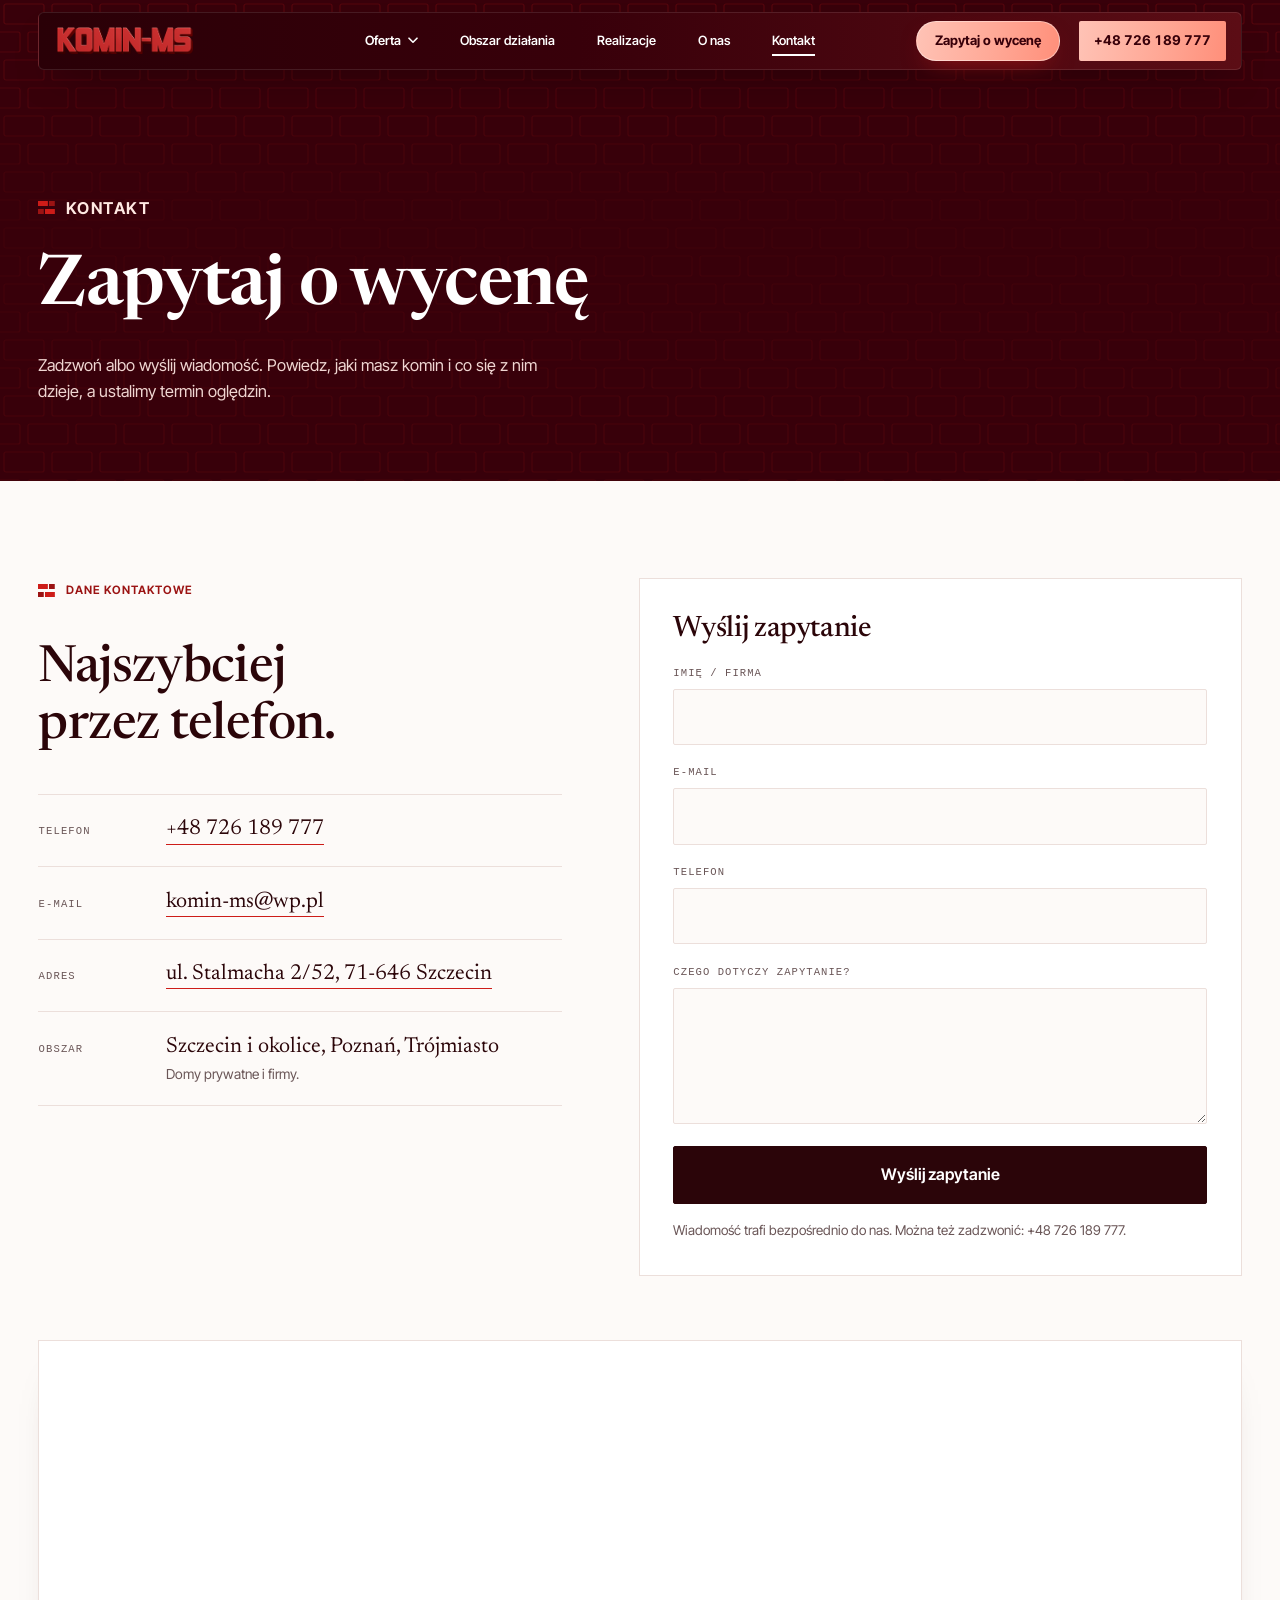
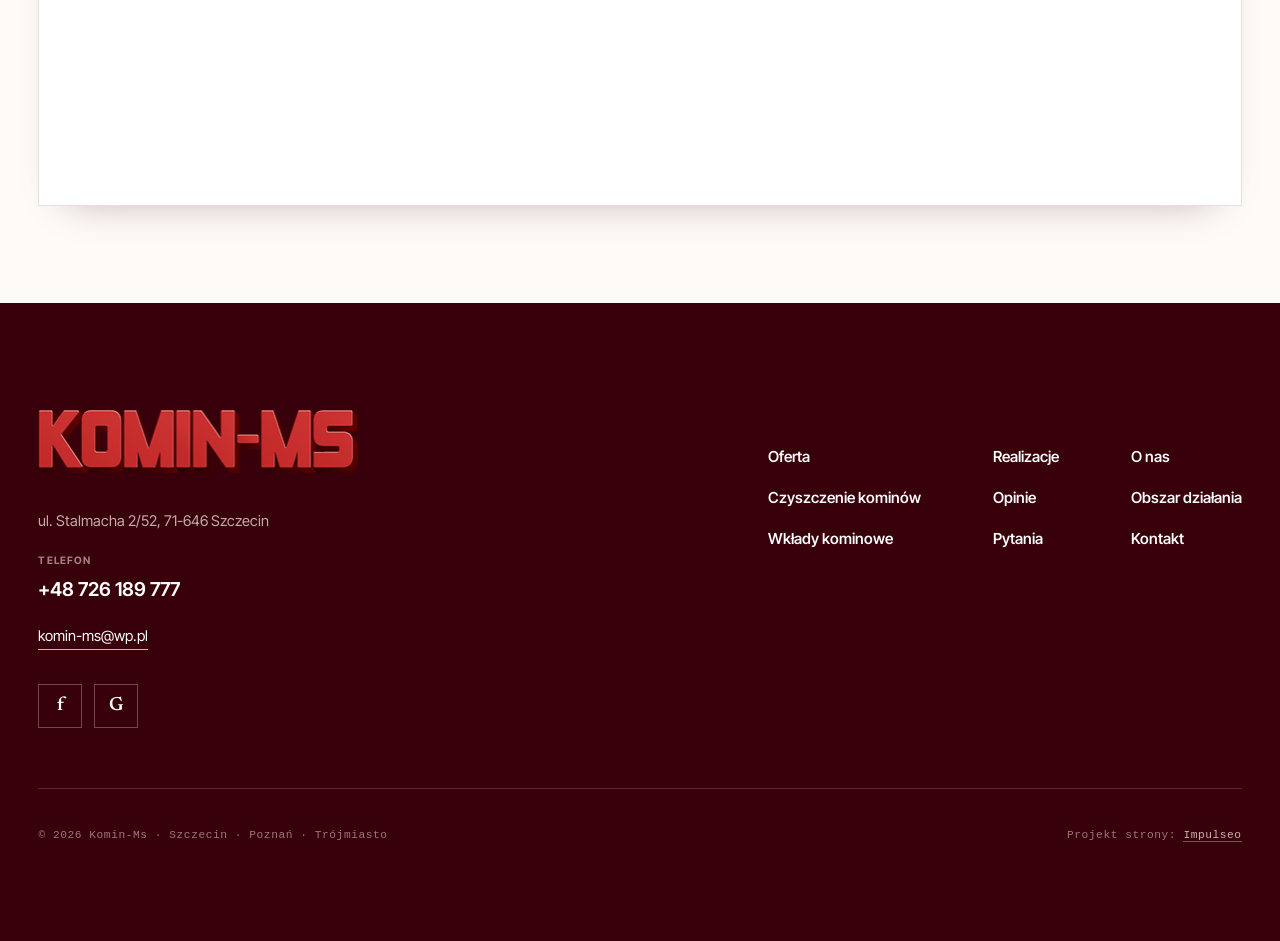
==== commit a922c949: "[claude-edit][cmt:6fb82191-f4d5-48a7-be15-82b88551bdcf] Kolorystyka strony wg palety Chili spice (#C" ====
--- a/kontakt.html
+++ b/kontakt.html
@@ -17,7 +17,7 @@
 <meta property="og:image:width" content="1200">
 <meta property="og:image:height" content="630">
 <meta name="twitter:card" content="summary_large_image">
-<meta name="theme-color" content="#101619">
+<meta name="theme-color" content="#38000a">
 <link rel="preconnect" href="https://fonts.googleapis.com">
 <link rel="preconnect" href="https://fonts.gstatic.com" crossorigin>
 <link href="https://fonts.googleapis.com/css2?family=Inter+Tight:wght@400;500;600;700&family=Newsreader:ital,opsz,wght@0,6..72,400;0,6..72,500;0,6..72,600;1,6..72,800&display=swap" rel="stylesheet">
--- a/assets/styles.css
+++ b/assets/styles.css
@@ -1,13 +1,14 @@
 /* Komin-Ms - układ wg wzoru wskazanego przez zespół (17.11.2026).
-   Pisany ręcznie, poza silnikiem dem. Kolory idą przez zmienne z :root (jeden blok). */
+   Pisany ręcznie, poza silnikiem dem. Kolory idą przez zmienne z :root (jeden blok); nazwy --teal* zostały z poprzedniej skórki, wartości to paleta czerwona. */
 :root{
-  --ink:#14181a;--ink-deep:#101619;--ink-panel:#151b1d;--rule-dark:#394043;
-  --paper:#fafaf7;--paper-sunken:#f4f3ef;--white:#fff;--hairline:#e3e1dc;
-  --body:#3f4647;--slate:#5c6668;--slate-soft:#8c9394;--cream:#f7f3e9;
-  --teal:#1aa2a7;--teal-deep:#147f83;--teal-text:#11797d;
-  --accent:#1aa2a7;--accent-d:#147f83;--accent-soft:#d9f1f0;
-  --teal-btn:linear-gradient(100deg,#66e3da 0%,#3fc9cb 55%,#2bb7bd 100%);
-  --teal-btn-shadow:0 10px 26px -12px rgba(26,162,167,.75);
+  /* paleta „Chili spice" od zespołu: #CD1C18 · #FFA896 · #9B1313 · #38000A */
+  --ink:#2b0509;--ink-deep:#38000a;--ink-panel:#45040f;--rule-dark:#5f1820;
+  --paper:#fdfaf8;--paper-sunken:#f9efec;--white:#fff;--hairline:#ecdfdb;
+  --body:#4a3b3c;--slate:#6a5657;--slate-soft:#9a8586;--cream:#fff4ef;
+  --teal:#cd1c18;--teal-deep:#9b1313;--teal-text:#9b1313;
+  --accent:#cd1c18;--accent-d:#9b1313;--accent-soft:#ffa896;
+  --teal-btn:linear-gradient(100deg,#ffc3b6 0%,#ffa896 55%,#ff8f7a 100%);
+  --teal-btn-shadow:0 10px 26px -12px rgba(205,28,24,.75);
   --display:"Newsreader",Georgia,"Times New Roman",serif;
   --sans:"Inter Tight",system-ui,-apple-system,"Segoe UI",sans-serif;
   --mono:ui-monospace,SFMono-Regular,Menlo,Consolas,monospace;
@@ -44,7 +45,7 @@
     linear-gradient(var(--teal-deep),var(--teal-deep)) 100% 0/34% 42% no-repeat,
     linear-gradient(var(--teal-deep),var(--teal-deep)) 0 100%/34% 42% no-repeat,
     linear-gradient(var(--teal),var(--teal)) 100% 100%/58% 42% no-repeat}
-.on-dark .eb{color:#e9efee}
+.on-dark .eb{color:#ffe9e3}
 .eb + h2{margin-top:clamp(2.2rem,2.75vw,3.25rem)}
 
 /* ---------- przyciski: jedno tempo, jedno wypełnienie ---------- */
@@ -56,13 +57,13 @@
   transition:transform var(--dur) var(--ease)}
 .btn--teal{background:var(--teal-btn);color:var(--ink-deep);border-color:rgba(255,255,255,.35);box-shadow:var(--teal-btn-shadow);--fill:var(--ink-deep)}
 .btn--line{color:#fff;border:2px solid rgba(255,255,255,.92);--fill:var(--cream)}
-.btn--ink{background:var(--ink);color:#fff;border-color:var(--ink);--fill:var(--teal)}
+.btn--ink{background:var(--ink);color:#fff;border-color:var(--ink);--fill:var(--accent-soft)}
 .btn--frame{color:var(--ink);border:2px solid var(--ink);--fill:var(--ink)}
 .btn--wide{min-height:72px;padding-inline:2.25rem;font-size:1.06rem}
 .btn--caps{text-transform:uppercase;font-size:.8rem;letter-spacing:.06em;font-weight:700;min-height:52px}
 @media(hover:hover){
   .btn:hover::before{transform:scaleY(1)}
-  .btn--teal:hover{color:#7fe9e1;border-color:var(--teal)}
+  .btn--teal:hover{color:#ffa896;border-color:var(--teal)}
   .btn--line:hover{color:var(--ink-deep);border-color:var(--cream);text-shadow:none}
   .btn--ink:hover{color:var(--ink-deep);border-color:var(--teal)}
   .btn--frame:hover{color:#fff;border-color:var(--teal)}
@@ -72,7 +73,7 @@
   transition:color var(--dur) var(--ease),border-color var(--dur) var(--ease)}
 .lnk .ar{transition:transform var(--dur) var(--ease)}
 .on-dark .lnk{color:#fff}
-@media(hover:hover){.lnk:hover{color:var(--ink)}.on-dark .lnk:hover{color:#7fe9e1}.lnk:hover .ar{transform:translateX(5px)}}
+@media(hover:hover){.lnk:hover{color:var(--ink)}.on-dark .lnk:hover{color:#ffa896}.lnk:hover .ar{transform:translateX(5px)}}
 
 /* ---------- nawigacja (wspólna dla hero i paska pływającego) ---------- */
 .nv{display:flex;align-items:center;gap:clamp(.4rem,1.4vw,1.6rem)}
@@ -84,7 +85,7 @@
 .nv-drop{position:relative}
 .nv-drop:hover .nv-sum svg,.nv-drop:focus-within .nv-sum svg{transform:rotate(180deg)}
 .nv-panel{position:absolute;left:0;top:100%;z-index:60;width:min(46rem,86vw);margin-top:10px;padding:1.6rem 1.7rem 1.5rem;background:var(--white);color:var(--ink);
-  border:1px solid var(--hairline);border-radius:4px;box-shadow:0 28px 60px -28px rgba(16,22,25,.45);
+  border:1px solid var(--hairline);border-radius:4px;box-shadow:0 28px 60px -28px rgba(56,0,10,.45);
   opacity:0;visibility:hidden;transform:translateY(8px);transition:opacity .35s var(--ease),transform .35s var(--ease),visibility .35s}
 .nv-panel::before{content:"";position:absolute;left:0;right:0;top:-12px;height:12px}
 .nv-drop:hover .nv-panel,.nv-drop:focus-within .nv-panel{opacity:1;visibility:visible;transform:none}
@@ -105,13 +106,13 @@
 .pill{position:relative;isolation:isolate;overflow:hidden;display:inline-flex;align-items:center;gap:.6rem;min-height:2.95rem;padding:.45rem 1.45rem;border-radius:999px;background:var(--teal-btn);color:var(--ink-deep);
   font-size:.82rem;font-weight:700;border:1px solid rgba(255,255,255,.4);box-shadow:var(--teal-btn-shadow);white-space:nowrap;transition:color var(--dur) var(--ease)}
 .pill::before{content:"";position:absolute;inset:0;z-index:-1;background:var(--ink-deep);transform:scaleY(0);transform-origin:50% 100%;transition:transform var(--dur) var(--ease)}
-.pill-ar{display:inline-grid;place-items:center;width:1.25rem;height:1.25rem;border-radius:50%;background:rgba(16,22,25,.14);font-size:.7rem}
-.nv-tel{text-shadow:0 1px 14px rgba(5,20,22,.7),0 0 2px rgba(5,20,22,.5);font-size:1.02rem;font-weight:520;color:#fff;white-space:nowrap;padding:.4rem .35rem;font-variant-numeric:tabular-nums}
-@media(hover:hover){.pill:hover{color:#7fe9e1}.pill:hover::before{transform:scaleY(1)}.nv-tel:hover{text-decoration:underline;text-underline-offset:.25em}}
+.pill-ar{display:inline-grid;place-items:center;width:1.25rem;height:1.25rem;border-radius:50%;background:rgba(56,0,10,.14);font-size:.7rem}
+.nv-tel{text-shadow:0 1px 14px rgba(28,0,5,.7),0 0 2px rgba(28,0,5,.5);font-size:1.02rem;font-weight:520;color:#fff;white-space:nowrap;padding:.4rem .35rem;font-variant-numeric:tabular-nums}
+@media(hover:hover){.pill:hover{color:#ffa896}.pill:hover::before{transform:scaleY(1)}.nv-tel:hover{text-decoration:underline;text-underline-offset:.25em}}
 
 /* ---------- pasek pływający ---------- */
 .fh{position:fixed;z-index:90;top:.75rem;left:var(--gutter);right:var(--gutter);display:flex;align-items:center;gap:1.2rem;min-height:3.6rem;padding:.35rem .9rem .35rem 1.1rem;
-  color:#fff;background:linear-gradient(90deg,#161d20 0%,#1d2a2d 45%,#3b4d51 100%);border:1px solid rgba(255,255,255,.1);border-radius:6px;box-shadow:0 18px 40px -22px rgba(0,0,0,.65);
+  color:#fff;background:linear-gradient(90deg,#2a0007 0%,#38000a 45%,#5c0d15 100%);border:1px solid rgba(255,255,255,.1);border-radius:6px;box-shadow:0 18px 40px -22px rgba(0,0,0,.65);
   transition:opacity .5s var(--ease),transform .5s var(--ease),visibility .5s}
 .fh.is-off{opacity:0;visibility:hidden;transform:translateY(-14px)}
 .fh-logo{display:inline-flex;align-items:center;flex:none;margin-right:auto}
@@ -132,59 +133,59 @@
 .mnav[open] .mnav-ico i:last-child{transform:translateY(-3.5px) rotate(-45deg)}
 .mnav-panel{position:absolute;left:0;right:0;top:calc(100% + .5rem);max-height:calc(100svh - 6rem);overflow:auto;padding:1.1rem 1.2rem 1.4rem;background:var(--ink-deep);border:1px solid var(--rule-dark);border-radius:6px;box-shadow:0 30px 60px -20px rgba(0,0,0,.7)}
 .mnav-meta{display:flex;justify-content:space-between;align-items:center;font-family:var(--mono);font-size:.68rem;letter-spacing:.08em;text-transform:uppercase;color:var(--slate-soft);padding-bottom:.8rem;border-bottom:1px solid var(--rule-dark)}
-.mnav-meta a{color:#7fe9e1;font-size:.8rem}
+.mnav-meta a{color:#ffa896;font-size:.8rem}
 .mnav-l{display:flex;justify-content:space-between;align-items:center;min-height:3.25rem;border-bottom:1px solid var(--rule-dark);font-family:var(--display);font-size:1.3rem;color:#fff}
-.mnav-l i{font-style:normal;color:var(--teal);font-family:var(--sans);font-size:1rem}
-.mnav-s{display:block;padding:.55rem 0 .55rem 1rem;font-size:.95rem;color:#cfd6d6}
+.mnav-l i{font-style:normal;color:var(--accent-soft);font-family:var(--sans);font-size:1rem}
+.mnav-s{display:block;padding:.55rem 0 .55rem 1rem;font-size:.95rem;color:#f3dcd8}
 .mnav-g{padding:.5rem 0 .7rem;border-bottom:1px solid var(--rule-dark)}
 .mnav-g b{display:block;margin:.5rem 0 .2rem;font-family:var(--mono);font-size:.66rem;letter-spacing:.08em;text-transform:uppercase;font-weight:500;color:var(--slate-soft)}
 .mnav-panel .btn{width:100%;margin-top:1.2rem}
 
 /* ---------- HERO ---------- */
 .hero{position:relative;isolation:isolate;display:flex;flex-direction:column;min-height:100svh;overflow:clip;color:#fff;
-  background:linear-gradient(90deg,#16747c 0%,#1893a0 46%,#1b9fae 100%)}
+  background:linear-gradient(90deg,#9b1313 0%,#b8181a 46%,#cd1c18 100%)}
 .hero-media{position:absolute;inset:auto 0 0 0;z-index:-2;height:min(66%,46vw);min-height:20rem;
   -webkit-mask-image:linear-gradient(180deg,transparent 0%,#000 34%);mask-image:linear-gradient(180deg,transparent 0%,#000 34%)}
 .hero-media img{width:100%;height:100%;object-fit:cover;object-position:78% 100%}
 .hero::before{content:"";position:absolute;inset:0;z-index:-1;pointer-events:none;
-  background:linear-gradient(90deg,rgba(16,22,25,.44) 0%,rgba(16,22,25,.12) 46%,transparent 66%),linear-gradient(180deg,rgba(21,116,124,.5) 0%,rgba(21,116,124,.18) 42%,transparent 62%)}
+  background:linear-gradient(90deg,rgba(56,0,10,.44) 0%,rgba(56,0,10,.12) 46%,transparent 66%),linear-gradient(180deg,rgba(155,19,19,.5) 0%,rgba(155,19,19,.18) 42%,transparent 62%)}
 .mast{width:var(--shell);margin-inline:auto;padding-top:clamp(.9rem,2vh,1.5rem)}
 .wordmark{display:block;color:var(--cream);line-height:0}
 .wordmark svg{display:block;width:100%;height:auto;max-height:min(30svh,17vw);overflow:visible}
-.wordmark{color:#f6f1e4}
+.wordmark{color:#fff4ef}
 .wordmark text{font-family:"Newsreader",Georgia,serif;font-weight:800;font-style:italic;font-variation-settings:"opsz" 72;fill:currentColor}
 .mast-row{display:flex;align-items:center;margin-top:clamp(1.2rem,4.4svh,3.4rem)}
 .mast-row .nv{margin-left:-.75rem}
-.hero-copy{width:var(--shell);margin-inline:auto;flex:1;display:flex;flex-direction:column;justify-content:flex-start;padding-top:clamp(1rem,3.4svh,2.6rem);padding-bottom:clamp(1.6rem,4svh,3rem);text-shadow:0 2px 18px rgba(5,36,38,.34)}
+.hero-copy{width:var(--shell);margin-inline:auto;flex:1;display:flex;flex-direction:column;justify-content:flex-start;padding-top:clamp(1rem,3.4svh,2.6rem);padding-bottom:clamp(1.6rem,4svh,3rem);text-shadow:0 2px 18px rgba(60,0,8,.34)}
 .hero h1{max-width:21ch;color:#fff;font-weight:600;font-size:min(clamp(2.5rem,5vw,5rem),9.2svh);line-height:1.02;letter-spacing:-.012em}
 .hero-lead{max-width:36rem;margin-top:clamp(1rem,2.4svh,1.7rem);font-size:clamp(1rem,1.16vw,1.14rem);line-height:1.55;color:#fff}
 .hero-btns{display:flex;flex-wrap:wrap;gap:.75rem;margin-top:clamp(1.1rem,2.8svh,1.65rem);text-shadow:none}
 .hero-btns .btn{min-width:14.25rem}
 
 /* pasek haseł pod hero: jeden rząd, wyśrodkowane, pionowa kreska akcentu */
-.trust{position:relative;background:rgba(16,22,25,.92);color:#fff}
+.trust{position:relative;background:rgba(56,0,10,.92);color:#fff}
 .trust-in{width:var(--shell);margin-inline:auto;display:flex;align-items:center;gap:clamp(1rem,2.6vw,3rem);min-height:78px;padding-block:.75rem}
-.tf{display:flex;flex-direction:row;align-items:flex-end;justify-content:flex-start;text-align:left;gap:.55rem;min-height:44px;padding:0;text-shadow:0 1px 10px rgba(3,17,19,.58)}
+.tf{display:flex;flex-direction:row;align-items:flex-end;justify-content:flex-start;text-align:left;gap:.55rem;min-height:44px;padding:0;text-shadow:0 1px 10px rgba(25,0,4,.58)}
 
 .tf .k{display:inline-flex;align-items:center;gap:.2rem;font-size:clamp(1rem,1.25vw,1.25rem);font-weight:520;line-height:1;letter-spacing:-.01em;color:var(--cream);white-space:nowrap}
 .tf .k svg{width:.95rem;height:.95rem;color:#fff}
 .tf .v{font-size:clamp(.68rem,.82vw,.8rem);color:rgba(255,255,255,.72);line-height:1;padding-bottom:.02em;white-space:nowrap}
 a.tf{transition:background .5s var(--ease)}
-@media(hover:hover){a.tf:hover .k{color:#7fe9e1}}
+@media(hover:hover){a.tf:hover .k{color:#ffa896}}
 
 /* ---------- sekcje ---------- */
 .sec{padding-block:clamp(5rem,7.6vw,9rem)}
 .sec--white{background:var(--white)}
 .sec--sunken{background:var(--paper-sunken)}
-.sec--dark{position:relative;isolation:isolate;background:var(--ink-deep);color:#c5cccd}
+.sec--dark{position:relative;isolation:isolate;background:var(--ink-deep);color:#f0d6d2}
 .sec--dark h2,.sec--dark h3{color:#fff}
 .bricks::before{content:"";position:absolute;inset:0;z-index:-1;pointer-events:none;opacity:.5;
-  background-image:url("data:image/svg+xml,%3Csvg xmlns='http://www.w3.org/2000/svg' width='96' height='56' viewBox='0 0 96 56'%3E%3Cg fill='none' stroke='%231d7f84' stroke-opacity='.42' stroke-width='1.2'%3E%3Crect x='4' y='4' width='40' height='20' rx='2'/%3E%3Crect x='52' y='4' width='40' height='20' rx='2'/%3E%3Crect x='-20' y='32' width='40' height='20' rx='2'/%3E%3Crect x='28' y='32' width='40' height='20' rx='2'/%3E%3Crect x='76' y='32' width='40' height='20' rx='2'/%3E%3C/g%3E%3C/svg%3E");
+  background-image:url("data:image/svg+xml,%3Csvg xmlns='http://www.w3.org/2000/svg' width='96' height='56' viewBox='0 0 96 56'%3E%3Cg fill='none' stroke='%23cd1c18' stroke-opacity='.42' stroke-width='1.2'%3E%3Crect x='4' y='4' width='40' height='20' rx='2'/%3E%3Crect x='52' y='4' width='40' height='20' rx='2'/%3E%3Crect x='-20' y='32' width='40' height='20' rx='2'/%3E%3Crect x='28' y='32' width='40' height='20' rx='2'/%3E%3Crect x='76' y='32' width='40' height='20' rx='2'/%3E%3C/g%3E%3C/svg%3E");
   -webkit-mask-image:linear-gradient(180deg,#000 0%,rgba(0,0,0,.25) 46%,rgba(0,0,0,.6) 100%);mask-image:linear-gradient(180deg,#000 0%,rgba(0,0,0,.25) 46%,rgba(0,0,0,.6) 100%)}
 .head2{display:grid;grid-template-columns:minmax(0,1fr) minmax(0,31.5rem);align-items:end;gap:clamp(2rem,6vw,7rem)}
 .head2 .side{padding-bottom:.4rem;color:var(--slate)}
 .head2 .side .lnk{margin-top:1.1rem}
-.on-dark .head2 .side{color:#aeb7b8}
+.on-dark .head2 .side{color:#dcbcb7}
 
 /* O nas */
 .about-row{display:grid;grid-template-columns:minmax(0,1.05fr) minmax(0,24.5rem);gap:clamp(2.5rem,7vw,8rem);align-items:start;width:min(100% - clamp(2.5rem,8vw,9.5rem),104rem);margin-inline:auto}
@@ -228,27 +229,27 @@
 .proof .shell{width:calc(100% - var(--gutter) * 2)}
 .proof-head{display:grid;grid-template-columns:minmax(0,2.55fr) minmax(0,1fr);align-items:end;gap:2rem 3rem;margin-bottom:clamp(1.9rem,2.5vw,2.9rem)}
 .proof-head h2{margin-top:clamp(1rem,1.4vw,1.5rem)}
-.proof-head p{font-size:.95rem;color:#aeb7b8}
+.proof-head p{font-size:.95rem;color:#dcbcb7}
 .proof-grid{display:grid;grid-template-columns:minmax(0,2.62fr) minmax(19rem,1fr);gap:clamp(1.5rem,2.25vw,2.5rem);align-items:stretch}
 .pair{position:relative;display:grid;grid-template-columns:1fr 1fr;gap:2px;background:var(--rule-dark);height:clamp(19rem,58svh,36rem)}
-.pair figure{position:relative;overflow:hidden;background:#0b0f11}
+.pair figure{position:relative;overflow:hidden;background:#1f0005}
 .pair img{width:100%;height:100%;object-fit:cover}
-.pair figcaption,.tag{position:absolute;left:.9rem;top:.9rem;padding:.38rem .6rem;background:rgba(16,22,25,.86);font-family:var(--mono);font-size:.64rem;letter-spacing:.1em;text-transform:uppercase;color:#e8eded}
+.pair figcaption,.tag{position:absolute;left:.9rem;top:.9rem;padding:.38rem .6rem;background:rgba(56,0,10,.86);font-family:var(--mono);font-size:.64rem;letter-spacing:.1em;text-transform:uppercase;color:#fbeeeb}
 .job[hidden]{display:none}
-.job-cap{display:flex;justify-content:space-between;gap:1rem;margin-top:clamp(.8rem,1vw,1.1rem);font-family:var(--mono);font-size:.74rem;letter-spacing:.025em;color:#838480}
+.job-cap{display:flex;justify-content:space-between;gap:1rem;margin-top:clamp(.8rem,1vw,1.1rem);font-family:var(--mono);font-size:.74rem;letter-spacing:.025em;color:#b98d87}
 .film{display:grid;grid-template-columns:repeat(3,1fr);gap:.6rem;margin-top:clamp(.9rem,1.2vw,1.4rem)}
 .film-b{display:flex;flex-direction:column;align-items:flex-start;gap:.25rem;min-height:4.4rem;padding:.75rem .9rem;text-align:left;background:rgba(255,255,255,.035);border:1px solid var(--rule-dark);color:#fff;transition:border-color var(--dur) var(--ease),background var(--dur) var(--ease)}
-.film-b small{display:flex;justify-content:space-between;width:100%;font-family:var(--mono);font-size:.62rem;letter-spacing:.1em;text-transform:uppercase;color:#9aa3a4}
-.film-b small em{font-style:normal;padding:.1rem .35rem;background:var(--teal);color:var(--ink-deep);visibility:hidden}
+.film-b small{display:flex;justify-content:space-between;width:100%;font-family:var(--mono);font-size:.62rem;letter-spacing:.1em;text-transform:uppercase;color:#c9a29c}
+.film-b small em{font-style:normal;padding:.1rem .35rem;background:var(--accent-soft);color:var(--ink-deep);visibility:hidden}
 .film-b > span{font-size:.92rem;font-weight:620}
-.film-b[aria-selected="true"]{border-color:var(--teal);background:rgba(26,162,167,.12)}
+.film-b[aria-selected="true"]{border-color:var(--accent-soft);background:rgba(205,28,24,.12)}
 .film-b[aria-selected="true"] small em{visibility:visible}
-@media(hover:hover){.film-b:hover{border-color:var(--teal)}}
-.panel{display:flex;flex-direction:column;height:100%;padding:clamp(1.3rem,1.7vw,1.9rem);border:1px solid var(--rule-dark);border-radius:2px;background:rgba(21,27,29,.68)}
-.panel-t{font-family:var(--mono);font-size:.72rem;letter-spacing:.08em;text-transform:uppercase;color:var(--teal);line-height:1.6}
+@media(hover:hover){.film-b:hover{border-color:var(--accent-soft)}}
+.panel{display:flex;flex-direction:column;height:100%;padding:clamp(1.3rem,1.7vw,1.9rem);border:1px solid var(--rule-dark);border-radius:2px;background:rgba(69,4,15,.68)}
+.panel-t{font-family:var(--mono);font-size:.72rem;letter-spacing:.08em;text-transform:uppercase;color:var(--accent-soft);line-height:1.6}
 .panel dl{margin-top:clamp(1.1rem,1.4vw,1.6rem);border-top:1px solid var(--rule-dark)}
 .panel dl > div{padding:clamp(.8rem,1vw,1.05rem) 0;border-bottom:1px solid var(--rule-dark)}
-.panel dt{font-family:var(--mono);font-size:.62rem;letter-spacing:.12em;text-transform:uppercase;color:#838a8b}
+.panel dt{font-family:var(--mono);font-size:.62rem;letter-spacing:.12em;text-transform:uppercase;color:#b98d87}
 .panel dd{margin-top:.45rem;font-size:.95rem;font-weight:600;color:#fff;line-height:1.35}
 .panel .lnk{margin-top:auto;width:max-content}
 .panel dl + .lnk{margin-top:1.6rem}
@@ -261,7 +262,7 @@
 .ribbon-acts{display:flex;justify-content:center;flex-wrap:wrap;gap:.6rem;margin-top:1.7rem}
 .ribbon{position:relative;height:clamp(19rem,37vw,34rem);margin-top:clamp(.5rem,1vw,1rem);touch-action:pan-y;cursor:grab;user-select:none;-webkit-user-select:none}
 .ribbon.is-drag{cursor:grabbing}
-.rb{position:absolute;left:50%;top:50%;width:clamp(7.5rem,12.6vw,12rem);aspect-ratio:4/5;margin:0;overflow:hidden;background:#d9d6cf;box-shadow:0 26px 40px -26px rgba(16,22,25,.55);will-change:transform;transform:translate(-50%,-50%)}
+.rb{position:absolute;left:50%;top:50%;width:clamp(7.5rem,12.6vw,12rem);aspect-ratio:4/5;margin:0;overflow:hidden;background:#eadbd6;box-shadow:0 26px 40px -26px rgba(56,0,10,.55);will-change:transform;transform:translate(-50%,-50%)}
 .rb img{width:100%;height:100%;object-fit:cover;pointer-events:none}
 .ribbon-hint{display:flex;justify-content:center;align-items:center;gap:.8rem;margin-top:.6rem;font-family:var(--mono);font-size:.7rem;letter-spacing:.1em;text-transform:uppercase;color:var(--slate)}
 /* bez JS: zwykły rząd z przewijaniem */
@@ -275,17 +276,17 @@
 .promo .btn{margin-top:2rem;min-height:52px;padding-inline:1.4rem;font-size:.95rem}
 .tickets{position:relative;margin:0;padding:1rem 0 2.2rem;min-height:24rem}
 .ticket{font-family:var(--mono);font-size:.74rem;letter-spacing:.02em;border-radius:3px}
-.ticket--dark{position:relative;z-index:1;width:min(100%,25rem);margin-left:auto;padding:1.4rem 1.5rem 1.5rem;background:var(--ink-deep);color:#aab3b4;transform:rotate(1.2deg);box-shadow:0 30px 50px -30px rgba(16,22,25,.6)}
-.ticket--paper{position:relative;z-index:2;width:min(100%,28rem);margin:-.5rem auto 0 0;padding:1.5rem 1.6rem 1.6rem;background:#f8f1e6;color:var(--ink);border:1px solid #e9dfce;transform:rotate(-1.4deg);box-shadow:0 34px 60px -34px rgba(16,22,25,.5)}
+.ticket--dark{position:relative;z-index:1;width:min(100%,25rem);margin-left:auto;padding:1.4rem 1.5rem 1.5rem;background:var(--ink-deep);color:#d8b8b3;transform:rotate(1.2deg);box-shadow:0 30px 50px -30px rgba(56,0,10,.6)}
+.ticket--paper{position:relative;z-index:2;width:min(100%,28rem);margin:-.5rem auto 0 0;padding:1.5rem 1.6rem 1.6rem;background:#fff3ee;color:var(--ink);border:1px solid #f2d9d2;transform:rotate(-1.4deg);box-shadow:0 34px 60px -34px rgba(56,0,10,.5)}
 .ticket-h{font-size:.64rem;letter-spacing:.11em;text-transform:uppercase}
 .ticket--paper .ticket-h{color:var(--teal-text)}
-.ticket-one{display:flex;justify-content:space-between;align-items:baseline;gap:1rem;margin-top:1.3rem;padding-bottom:.7rem;border-bottom:1px dashed #4a5356}
+.ticket-one{display:flex;justify-content:space-between;align-items:baseline;gap:1rem;margin-top:1.3rem;padding-bottom:.7rem;border-bottom:1px dashed #6e2a31}
 .ticket-one strong{font-size:1.18rem;font-weight:600;color:#fff;letter-spacing:0}
 .ticket-one span{white-space:nowrap}
 .ticket-note{margin-top:.7rem;font-size:.68rem}
 .ticket ul{margin-top:1.2rem;display:grid;gap:.55rem}
 .ticket li{display:flex;align-items:baseline;gap:.5rem}
-.ticket li i{flex:1;border-bottom:1px dotted #b9ad98;transform:translateY(-.2em)}
+.ticket li i{flex:1;border-bottom:1px dotted #d4aea6;transform:translateY(-.2em)}
 .ticket li b{font-weight:600}
 .ticket-sum{display:flex;justify-content:space-between;align-items:baseline;gap:1rem;margin-top:1.3rem;padding-top:1rem;border-top:2px solid var(--ink);font-weight:700}
 .ticket-sum strong{font-size:1.02rem}
@@ -326,7 +327,7 @@
 .why-item p{margin-top:.9rem;max-width:21rem;font-size:.92rem;color:var(--slate)}
 .why-fig{position:relative;align-self:start}
 .why-fig img{width:100%;aspect-ratio:.853/1;object-fit:cover;object-position:50% 40%}
-.why-fig figcaption{position:absolute;left:1.5rem;bottom:1.5rem;padding:.7rem 1.35rem;background:rgba(16,22,25,.95);color:#fff;font-size:.9rem;font-weight:620}
+.why-fig figcaption{position:absolute;left:1.5rem;bottom:1.5rem;padding:.7rem 1.35rem;background:rgba(56,0,10,.95);color:#fff;font-size:.9rem;font-weight:620}
 
 /* Obszar działania */
 .areas{padding-block:clamp(5rem,9vw,9rem) clamp(4.5rem,7.6vw,7.65rem)}
@@ -335,12 +336,12 @@
 .areas-grid{display:grid;grid-template-columns:minmax(0,1.1fr) minmax(0,1.1fr) minmax(0,1.25fr);gap:clamp(2rem,4vw,4.5rem);margin-top:clamp(3rem,5.6vw,5.25rem);align-items:start}
 .area h3{font-size:clamp(1.4rem,1.85vw,1.85rem);text-transform:uppercase}
 .area-tel{display:inline-block;margin-top:1rem;font-family:var(--mono);font-size:clamp(1.15rem,1.5vw,1.5rem);letter-spacing:.02em;word-spacing:-.28em;color:var(--teal);white-space:nowrap}
-.area-list{margin-top:1.7rem;padding-bottom:1.5rem;border-bottom:1px solid #d9d6cf;font-size:.9rem;line-height:2;color:var(--slate)}
-.area-list b{font-weight:400;color:#b3ada1;padding-inline:.25rem}
+.area-list{margin-top:1.7rem;padding-bottom:1.5rem;border-bottom:1px solid #eadbd6;font-size:.9rem;line-height:2;color:var(--slate)}
+.area-list b{font-weight:400;color:#c4aaa5;padding-inline:.25rem}
 .area-lnk{display:flex;justify-content:space-between;align-items:center;min-height:3.4rem;font-size:.92rem;font-weight:700;color:var(--ink)}
 .area-lnk i{font-style:normal;color:var(--teal);transition:transform var(--dur) var(--ease)}
 @media(hover:hover){.area-lnk:hover i{transform:translateX(5px)}.area-tel:hover{text-decoration:underline;text-underline-offset:.25em}}
-.area-map{margin:0;padding:.5rem;background:var(--white);border:1px solid var(--hairline);box-shadow:0 20px 40px -30px rgba(16,22,25,.4)}
+.area-map{margin:0;padding:.5rem;background:var(--white);border:1px solid var(--hairline);box-shadow:0 20px 40px -30px rgba(56,0,10,.4)}
 .area-map iframe{display:block;width:100%;height:clamp(17rem,24vw,22rem);border:0;filter:saturate(.75)}
 
 /* Pytania */
@@ -361,40 +362,40 @@
 
 /* Zamknięcie */
 .closing{position:relative;isolation:isolate;overflow:clip;background:var(--ink-deep);color:#fff;--mx:50%;--my:42%}
-.closing::after{content:"";position:absolute;inset:0;z-index:-1;pointer-events:none;background:radial-gradient(34rem 24rem at var(--mx) var(--my),rgba(26,162,167,.3),transparent 70%)}
+.closing::after{content:"";position:absolute;inset:0;z-index:-1;pointer-events:none;background:radial-gradient(34rem 24rem at var(--mx) var(--my),rgba(205,28,24,.3),transparent 70%)}
 .closing-in{display:flex;flex-direction:column;align-items:center;justify-content:center;min-height:clamp(30rem,62vh,44rem);padding-block:6rem;text-align:center}
 .closing h2{color:#fff;max-width:18ch}
-.closing p{max-width:38rem;margin-top:clamp(1.6rem,2.6vw,2.6rem);font-size:1rem;color:#c5cccd}
+.closing p{max-width:38rem;margin-top:clamp(1.6rem,2.6vw,2.6rem);font-size:1rem;color:#f0d6d2}
 .closing .hero-btns{justify-content:center;margin-top:clamp(2.2rem,2.55vw,2.8rem);gap:1.1rem}
 .closing .btn{min-height:66px;min-width:16rem}
-.closing .btn--line{border-width:1px;--fill:var(--teal)}
+.closing .btn--line{border-width:1px;--fill:var(--accent-soft)}
 
 /* Stopka */
-.foot{background:var(--ink-deep);color:rgba(247,243,233,.72);padding:clamp(4.5rem,8.3vw,8.35rem) var(--gutter) clamp(6rem,5vw,3.8rem)}
+.foot{background:var(--ink-deep);color:rgba(255,236,230,.72);padding:clamp(4.5rem,8.3vw,8.35rem) var(--gutter) clamp(6rem,5vw,3.8rem)}
 .foot-top{display:grid;grid-template-columns:minmax(0,1.15fr) minmax(0,1fr);gap:clamp(3rem,6vw,7rem)}
 .foot-logo{display:block;width:min(20rem,100%)}
 .foot-logo img{width:100%}
 .foot address{margin-top:2.3rem;font-style:normal;font-size:.92rem}
-.foot address a.addr{color:rgba(247,243,233,.72)}
+.foot address a.addr{color:rgba(255,236,230,.72)}
 .foot-tels{display:grid;grid-template-columns:auto auto;justify-content:start;gap:.35rem clamp(1.5rem,3vw,3rem);margin-top:1.15rem}
-.foot-tels small{grid-row:1;font-size:.64rem;font-weight:700;letter-spacing:.11em;text-transform:uppercase;color:rgba(247,243,233,.55)}
+.foot-tels small{grid-row:1;font-size:.64rem;font-weight:700;letter-spacing:.11em;text-transform:uppercase;color:rgba(255,236,230,.55)}
 .foot-tels a{grid-row:2;font-size:clamp(1.15rem,1.5vw,1.45rem);font-weight:620;color:#fff;white-space:nowrap}
-.foot-mail{display:inline-block;margin-top:1.3rem;color:#fff;border-bottom:1px solid var(--teal)}
+.foot-mail{display:inline-block;margin-top:1.3rem;color:#fff;border-bottom:1px solid var(--accent-soft)}
 .soc{display:flex;gap:.75rem;margin-top:2.1rem}
-.soc a{display:grid;place-items:center;width:2.75rem;height:2.75rem;border:1px solid rgba(247,243,233,.3);color:#fff;transition:background var(--dur) var(--ease),color var(--dur) var(--ease),border-color var(--dur) var(--ease)}
+.soc a{display:grid;place-items:center;width:2.75rem;height:2.75rem;border:1px solid rgba(255,236,230,.3);color:#fff;transition:background var(--dur) var(--ease),color var(--dur) var(--ease),border-color var(--dur) var(--ease)}
 .soc svg{width:1.05rem;height:1.05rem}
 .foot-menu{display:grid;grid-template-columns:repeat(3,max-content);justify-content:end;align-content:start;gap:1.05rem clamp(2rem,5.6vw,5.6rem);padding-top:2.2rem}
 .foot-menu a{font-size:.95rem;font-weight:560;color:#fff}
-@media(hover:hover){.soc a:hover{background:var(--teal);border-color:var(--teal);color:var(--ink-deep)}.foot-menu a:hover,.foot address a.addr:hover{color:#7fe9e1}}
-.foot-rule{height:1px;margin-top:clamp(2.75rem,4.7vw,4.7rem);background:rgba(247,243,233,.17)}
-.foot-bot{display:flex;justify-content:space-between;flex-wrap:wrap;gap:.8rem 2.5rem;padding-top:2.4rem;font-family:var(--mono);font-size:.7rem;letter-spacing:.05em;color:rgba(247,243,233,.5)}
-.foot-bot a{color:rgba(247,243,233,.75);border-bottom:1px solid rgba(247,243,233,.35)}
+@media(hover:hover){.soc a:hover{background:var(--accent-soft);border-color:var(--accent-soft);color:var(--ink-deep)}.foot-menu a:hover,.foot address a.addr:hover{color:#ffa896}}
+.foot-rule{height:1px;margin-top:clamp(2.75rem,4.7vw,4.7rem);background:rgba(255,236,230,.17)}
+.foot-bot{display:flex;justify-content:space-between;flex-wrap:wrap;gap:.8rem 2.5rem;padding-top:2.4rem;font-family:var(--mono);font-size:.7rem;letter-spacing:.05em;color:rgba(255,236,230,.5)}
+.foot-bot a{color:rgba(255,236,230,.75);border-bottom:1px solid rgba(255,236,230,.35)}
 
 /* dolny pasek na telefonie */
 .mbar{display:none}
 
 /* ---------- nagłówki podstron ---------- */
-.ph-top{position:relative;isolation:isolate;background:var(--ink-deep);color:#c5cccd;padding:clamp(8.5rem,13vw,12rem) 0 clamp(3.5rem,6vw,6rem)}
+.ph-top{position:relative;isolation:isolate;background:var(--ink-deep);color:#f0d6d2;padding:clamp(8.5rem,13vw,12rem) 0 clamp(3.5rem,6vw,6rem)}
 .ph-top h1{margin-top:clamp(1.6rem,2.4vw,2.6rem);max-width:18ch;color:#fff;font-weight:600;font-size:clamp(2.6rem,5.4vw,5.2rem);line-height:1.02;letter-spacing:-.012em}
 .ph-top p{max-width:min(100%,62ch);margin-top:clamp(1.4rem,2.2vw,2.2rem);font-size:clamp(1.02rem,1.2vw,1.16rem)}
 .ph-top .hero-btns{margin-top:2rem}
@@ -554,7 +555,7 @@
   .hero-copy{padding-bottom:clamp(11rem,54vw,21rem)}
   .hero-media{height:clamp(13rem,64vw,25rem);min-height:0}
   .hero h1{font-size:clamp(2rem,8vw,3.4rem);max-width:none}
-  .hero .btn--line{background:rgba(16,22,25,.42)}
+  .hero .btn--line{background:rgba(56,0,10,.42)}
 }
 @media(max-width:640px){.fh-tel{display:none}}
 
@@ -566,10 +567,13 @@
 @supports not (clip-path:inset(0)){.stopklatka .stk-bg{position:absolute}}
 
 /* --- poprawki po kontroli wyglądu --- */
-.hero .btn--line{background:rgba(16,22,25,.4);text-shadow:0 1px 12px rgba(5,20,22,.6)}
+.hero .btn--line{background:rgba(56,0,10,.4);text-shadow:0 1px 12px rgba(28,0,5,.6)}
 .story-txt p,.grp-head p,.closing p,.head2 p,.side p,.about-txt p,.srow p,.ph-top p{max-width:min(100%,58ch)}
 .kt-list a{display:inline-flex;align-items:center;min-height:1.75rem}
 @media(max-width:640px){
   .ph-top{padding-top:6.25rem;padding-bottom:2.75rem}
   .ph-top .hero-btns{margin-top:1.5rem}
 }
+
+/* paleta czerwona: niebo na zdjęciu w nagłówku przechodzi w czerwień zamiast turkusu (tryb „hue": zmienia tylko odcień, szara blacha zostaje szara) */
+.hero-media::after{content:"";position:absolute;inset:0;pointer-events:none;background:#cd1c18;mix-blend-mode:hue}
